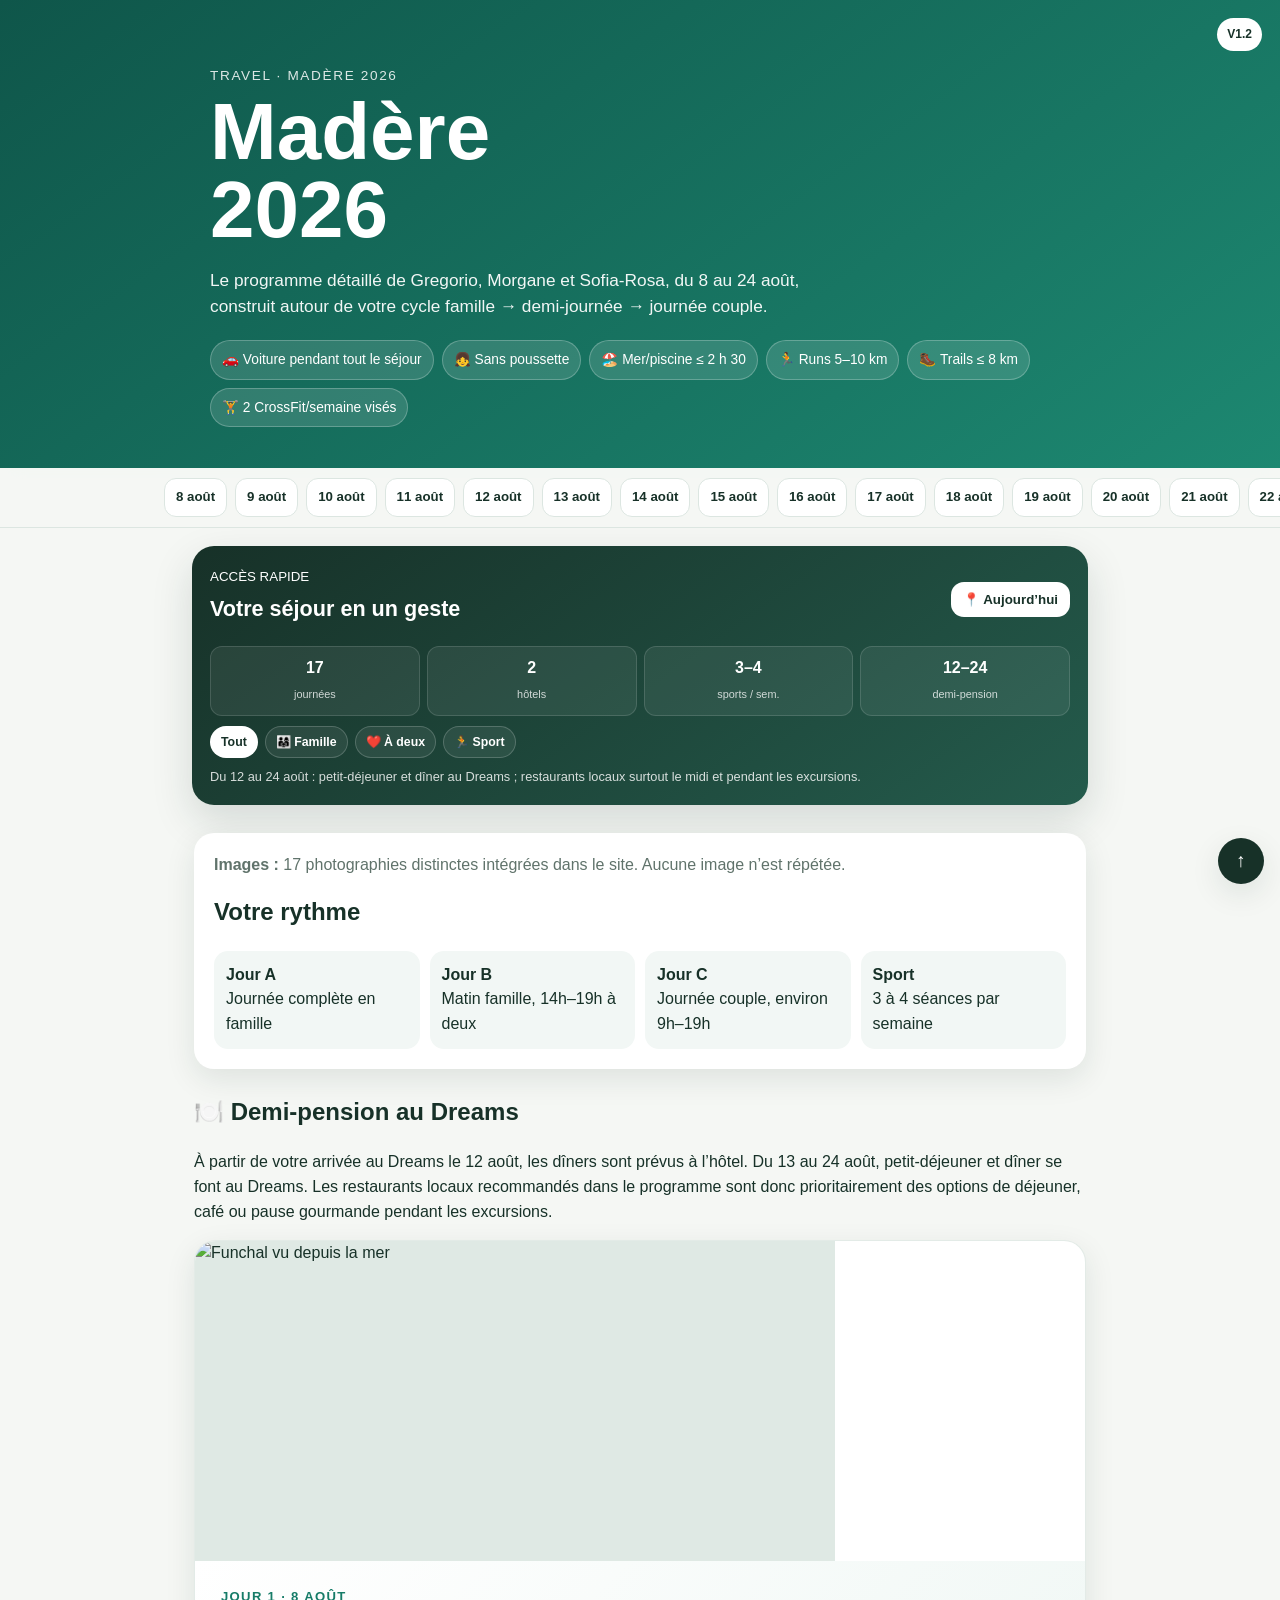
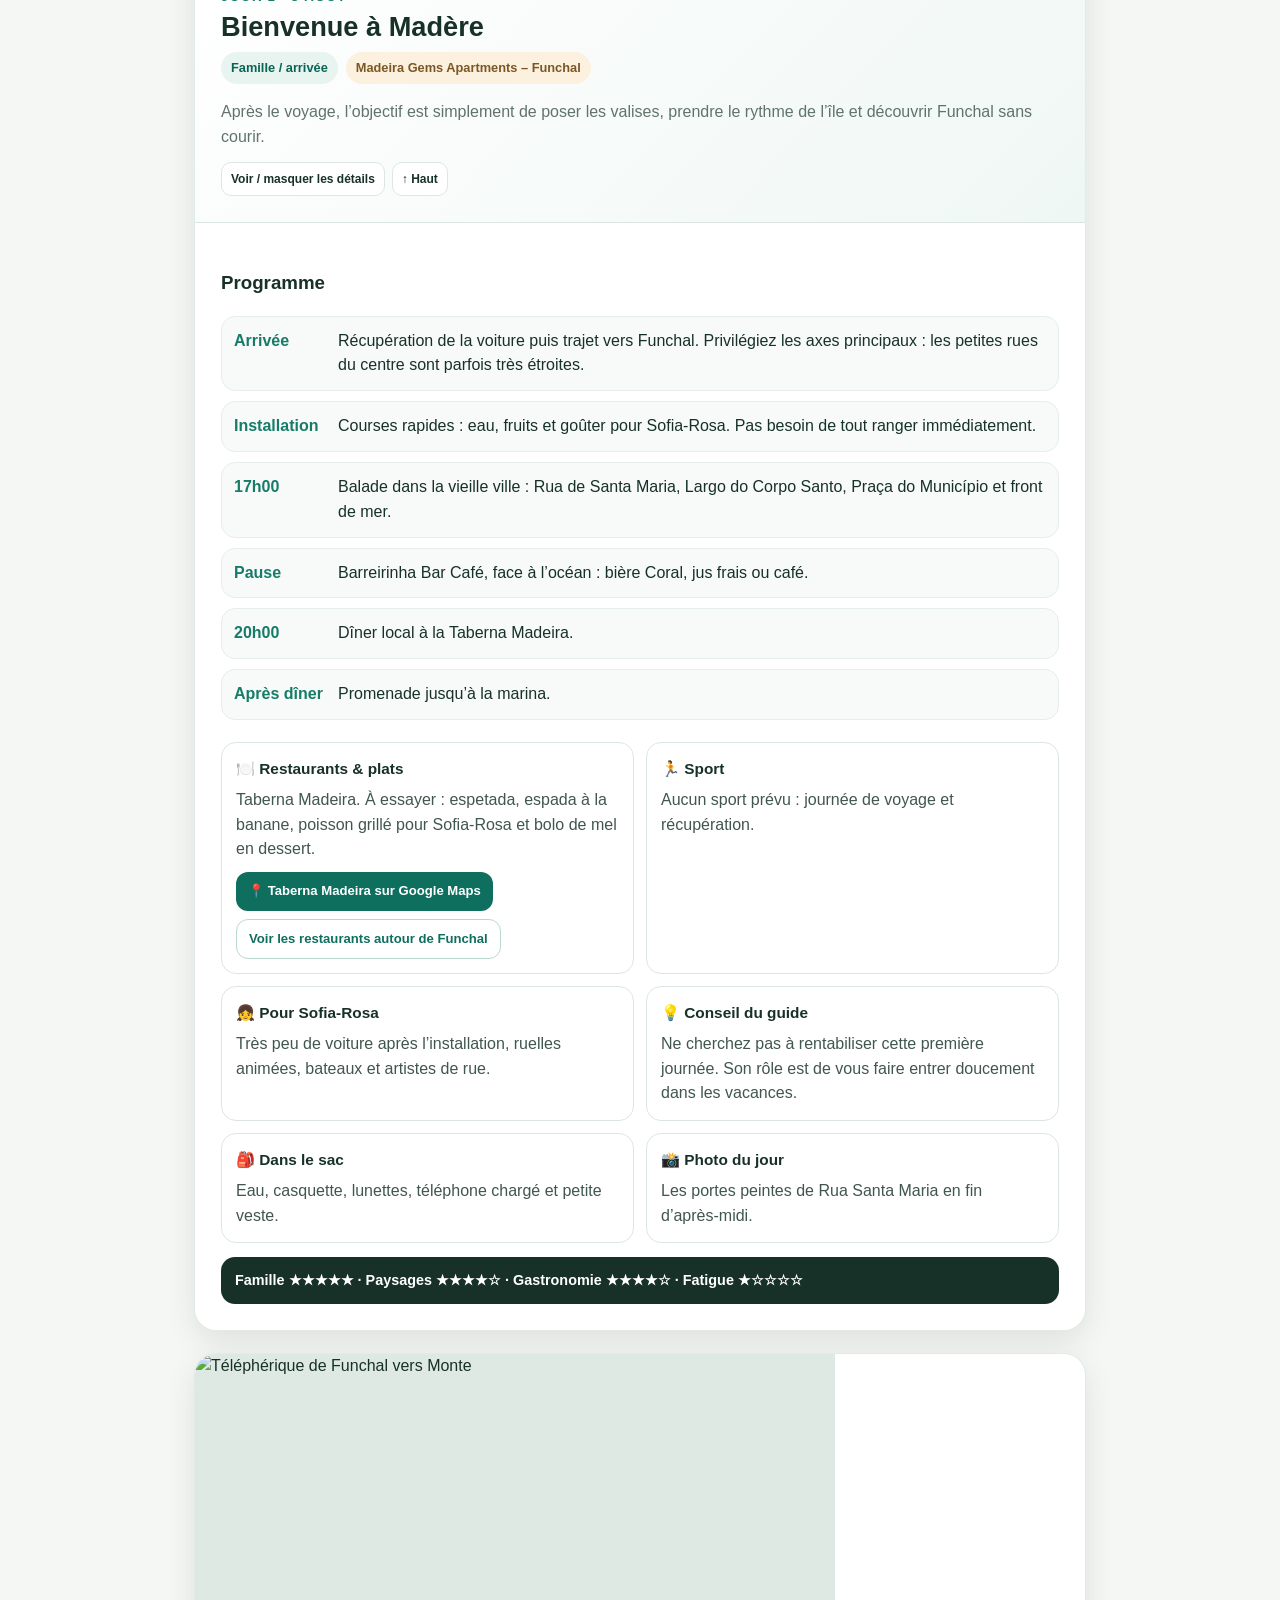
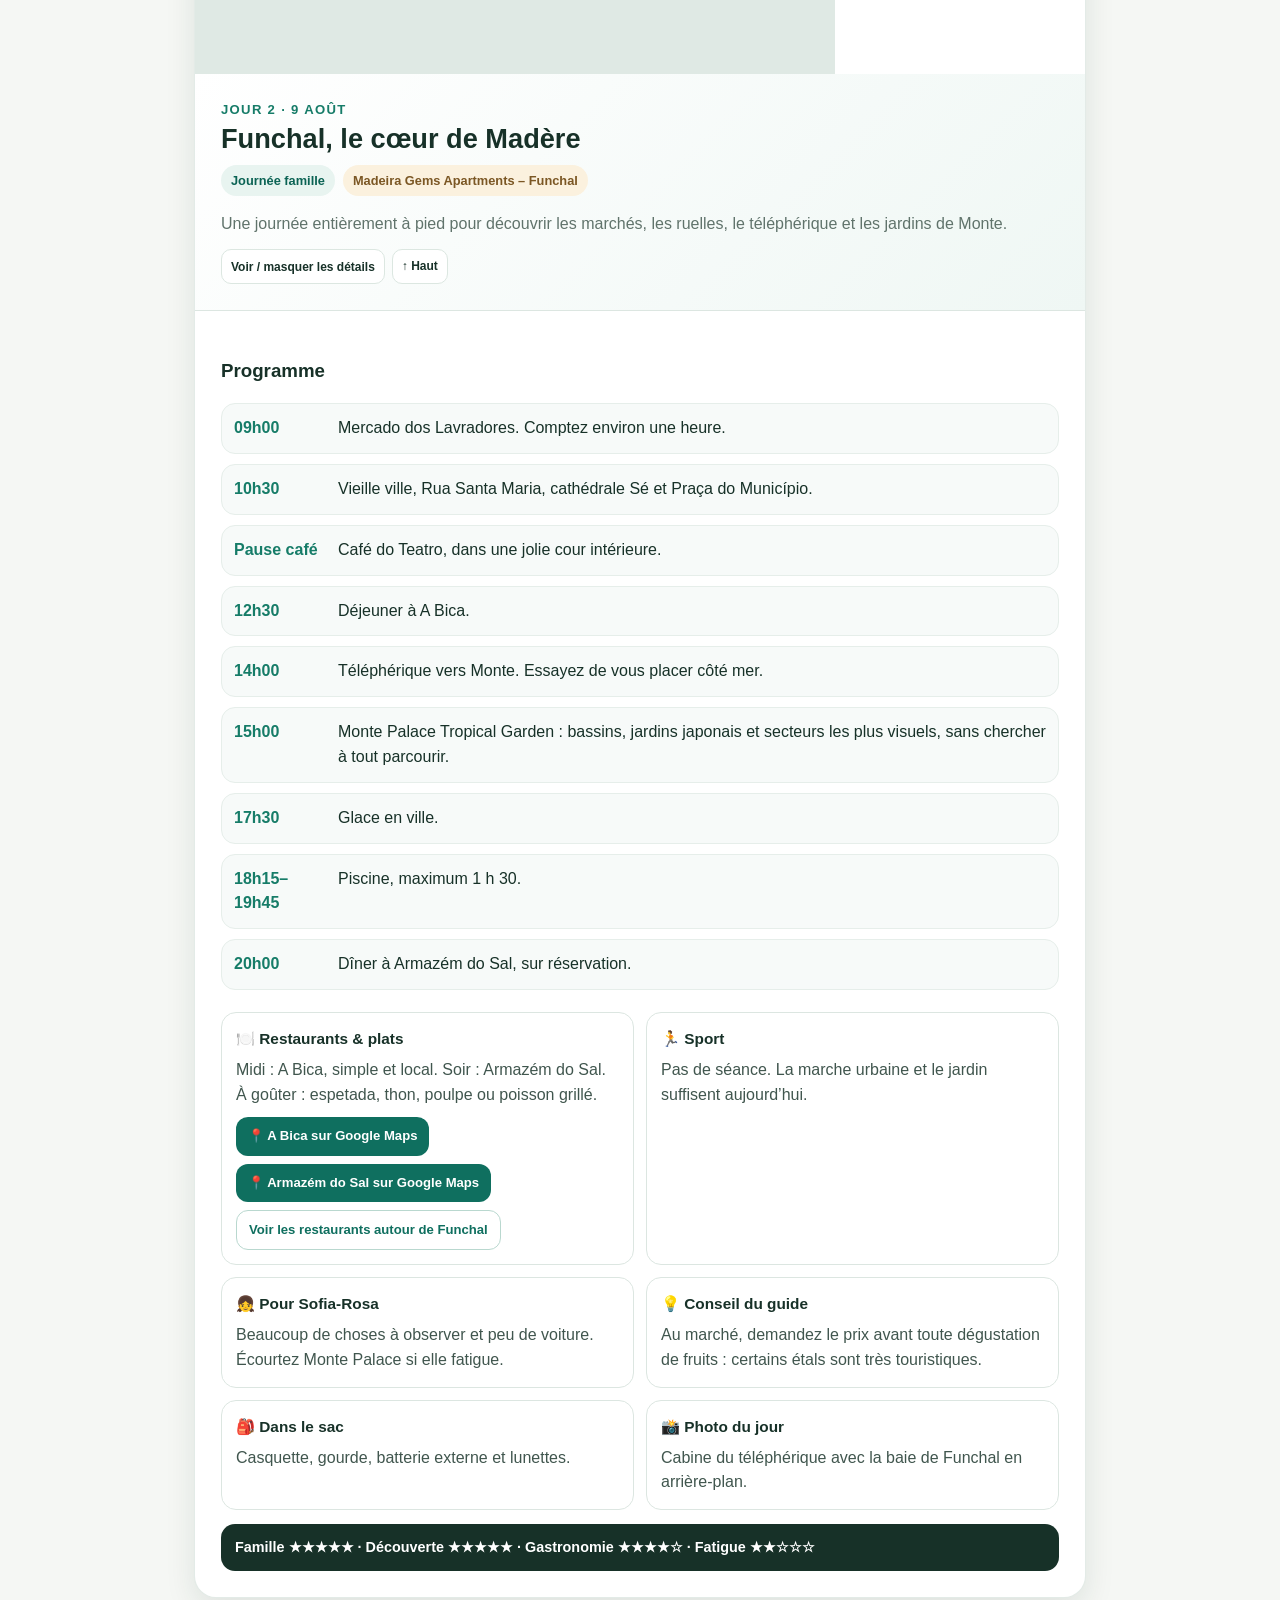
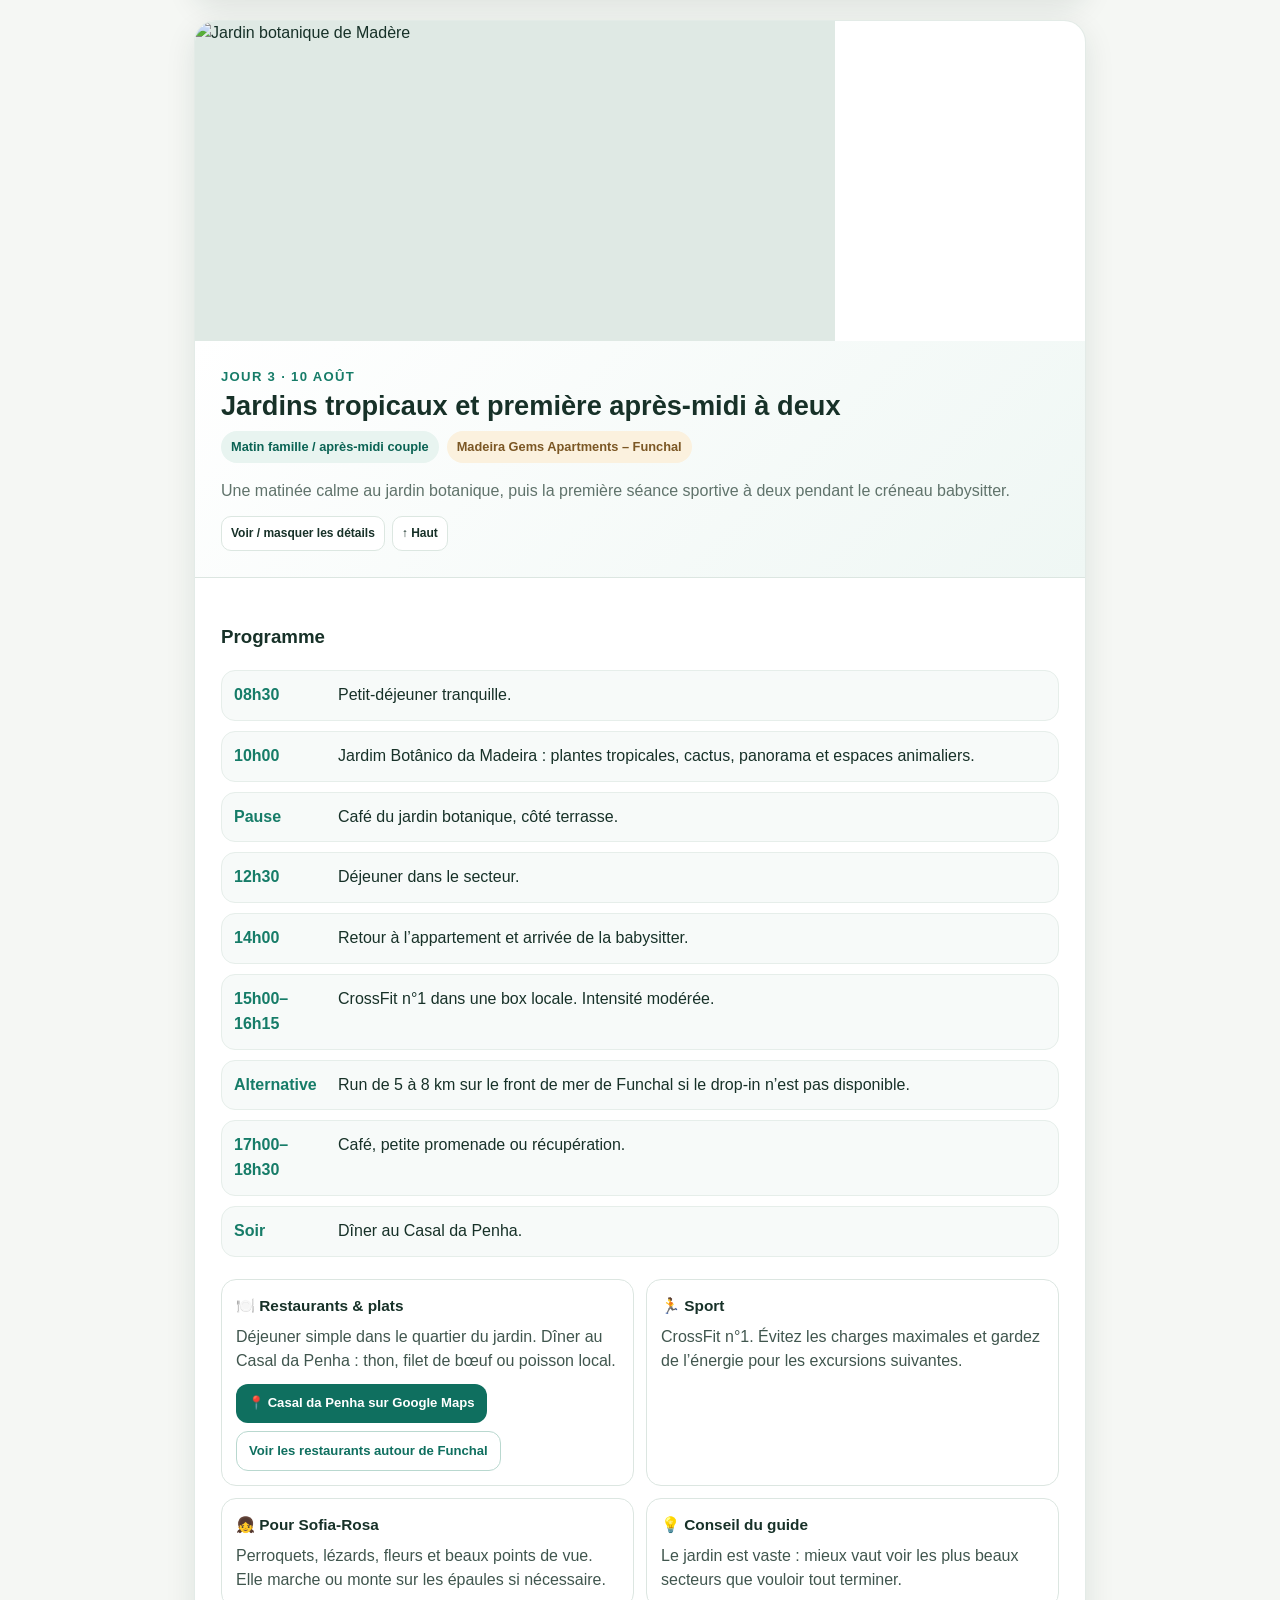
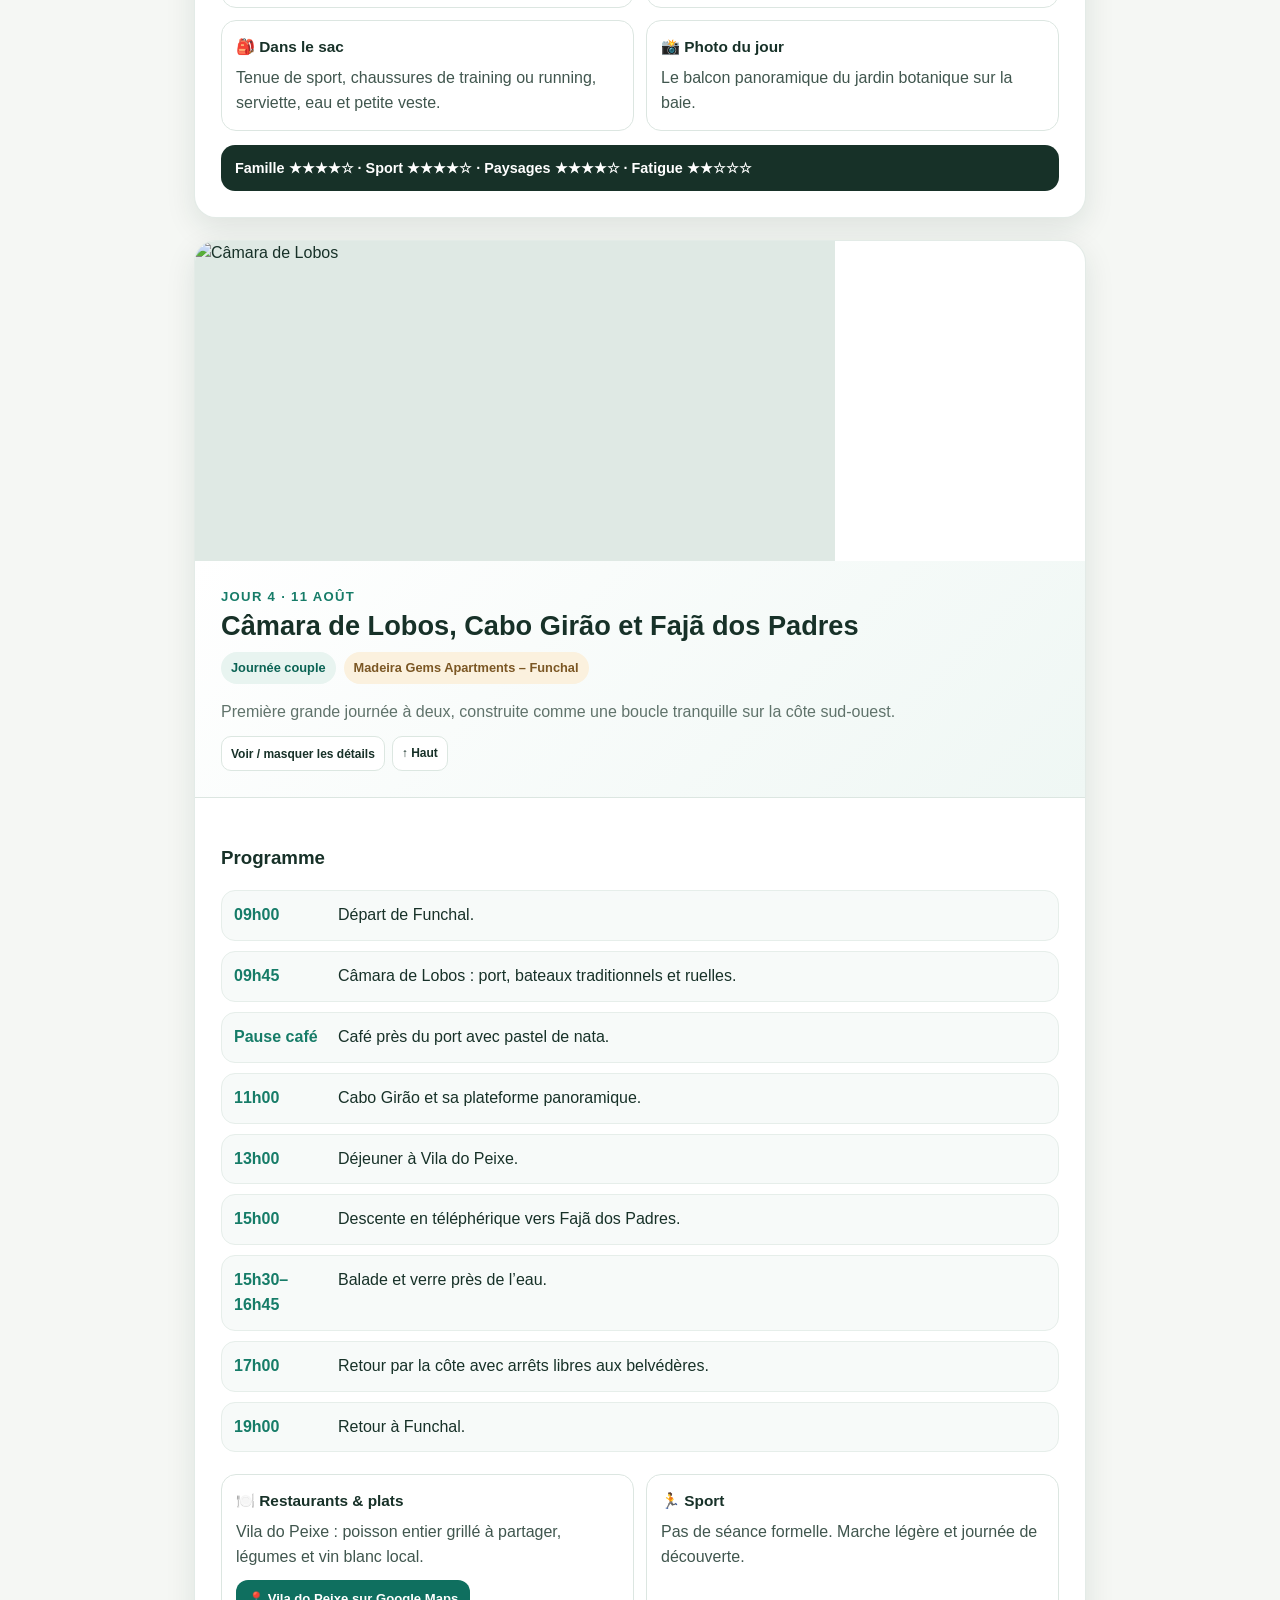
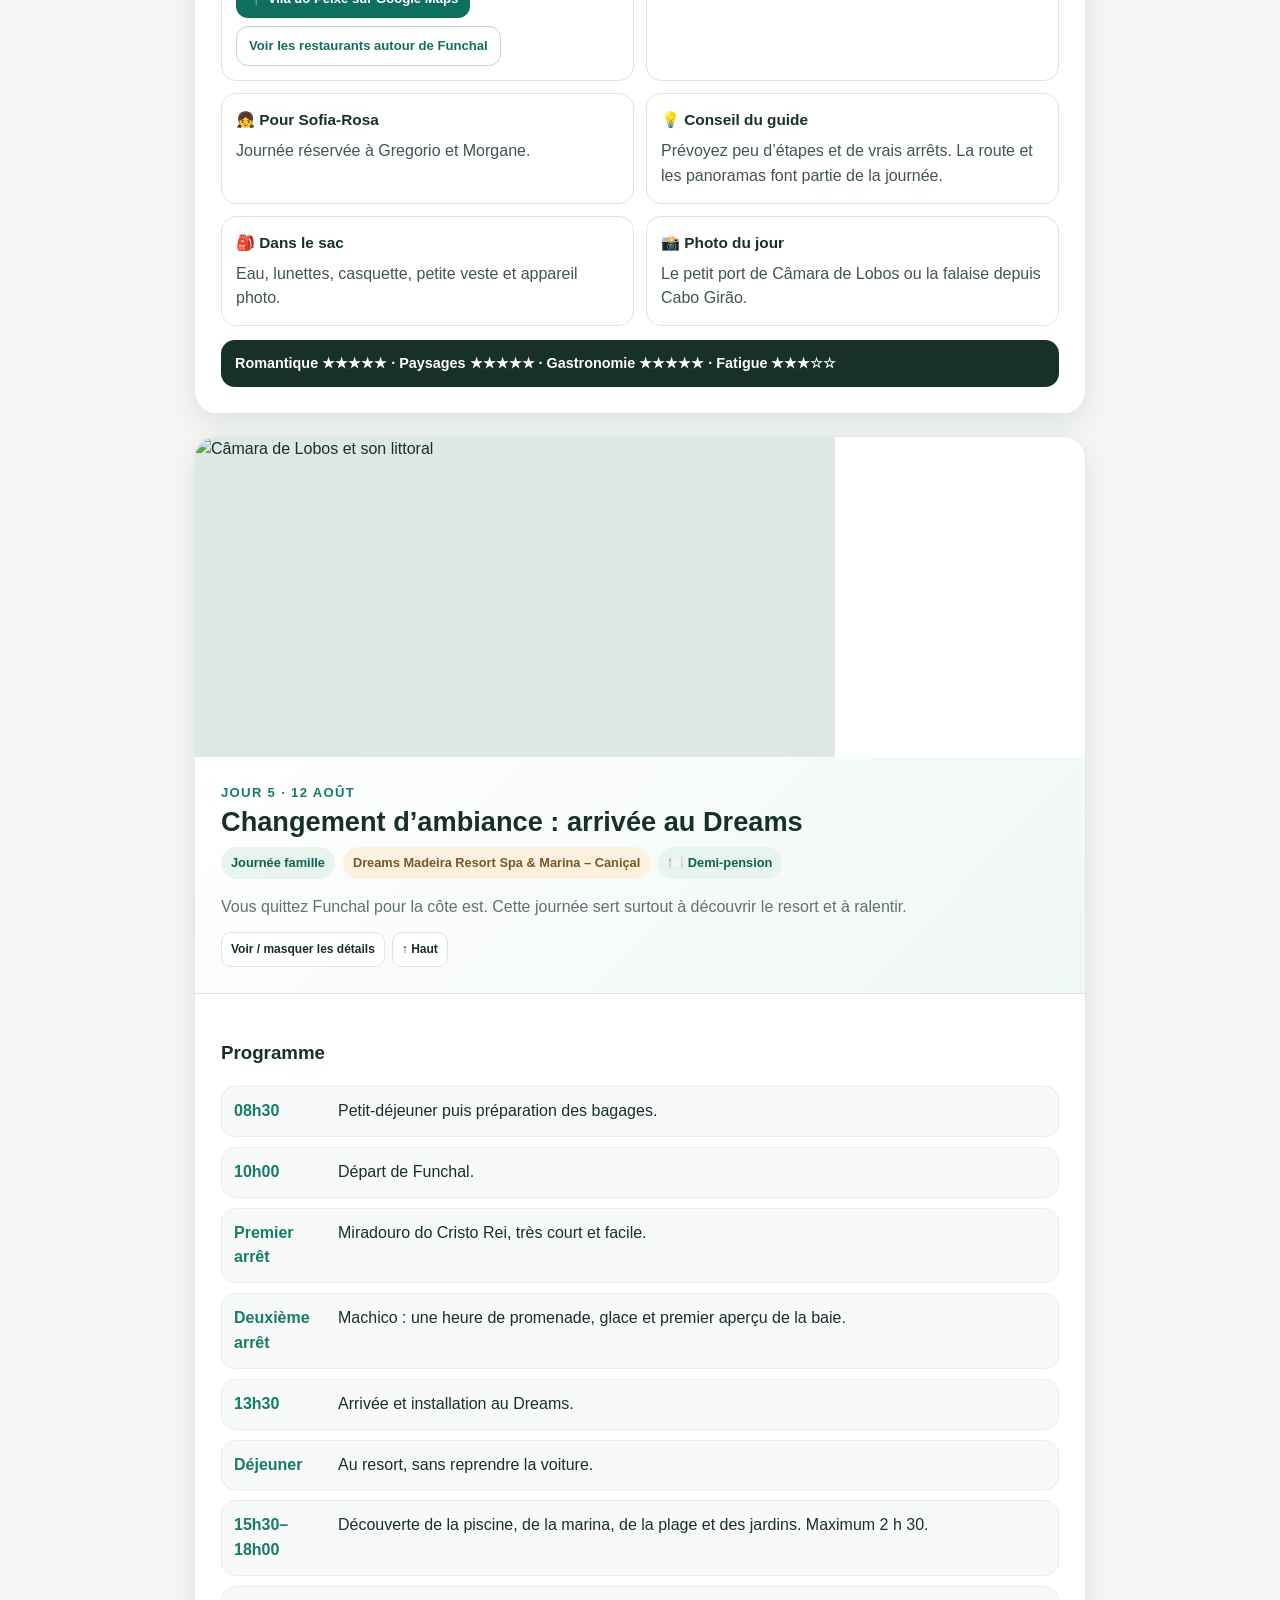
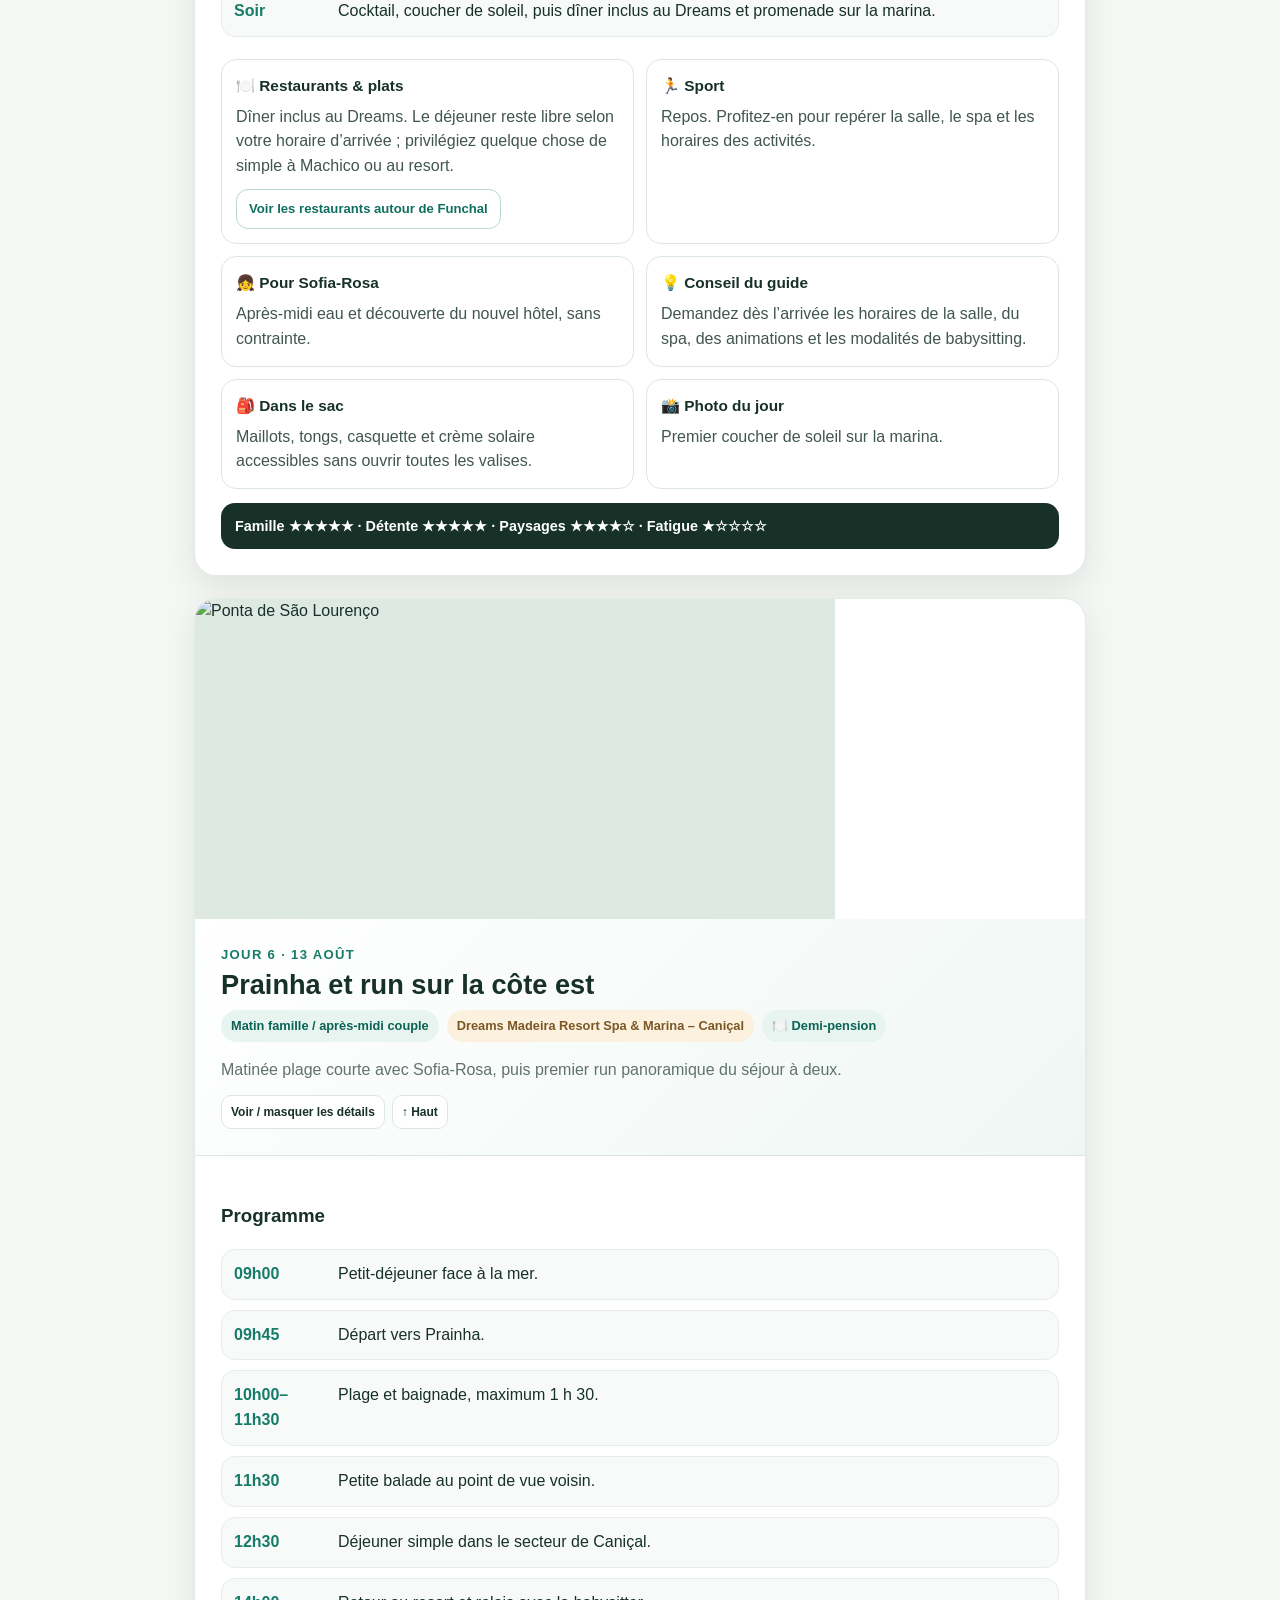
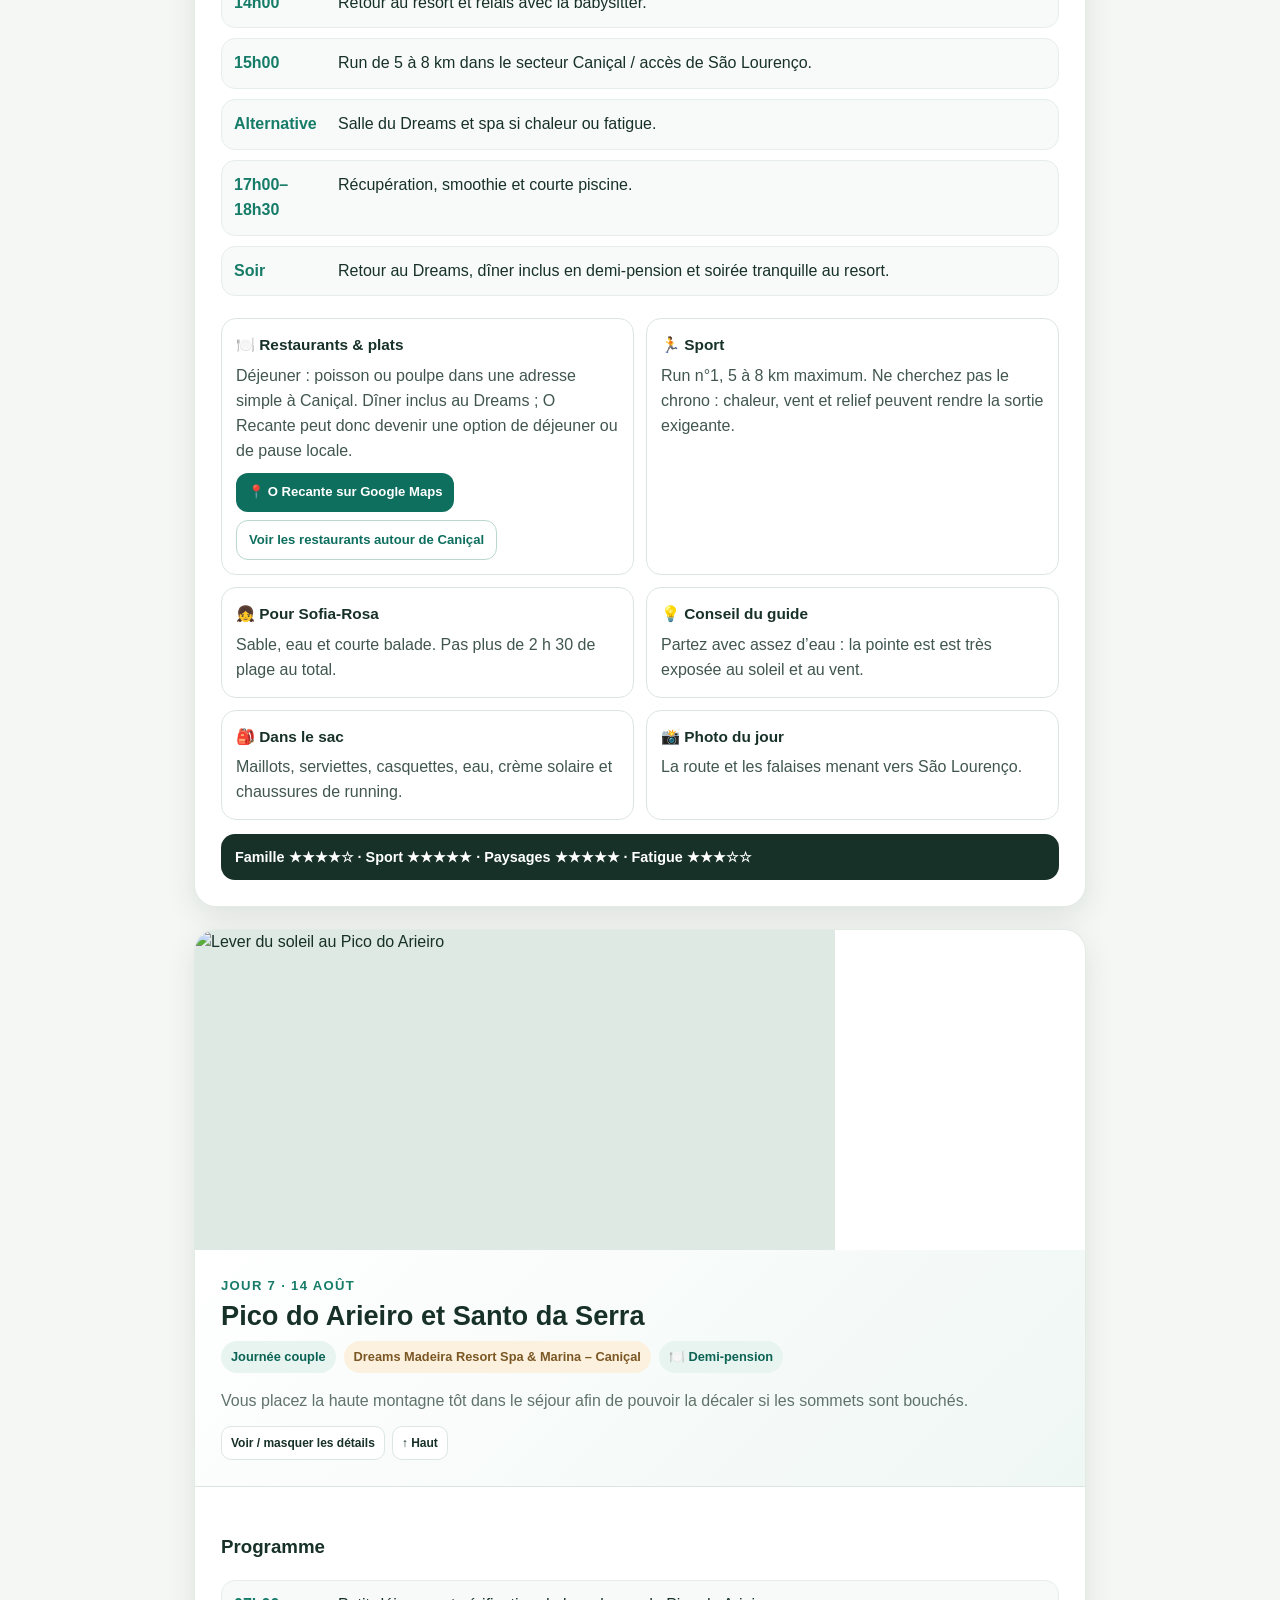
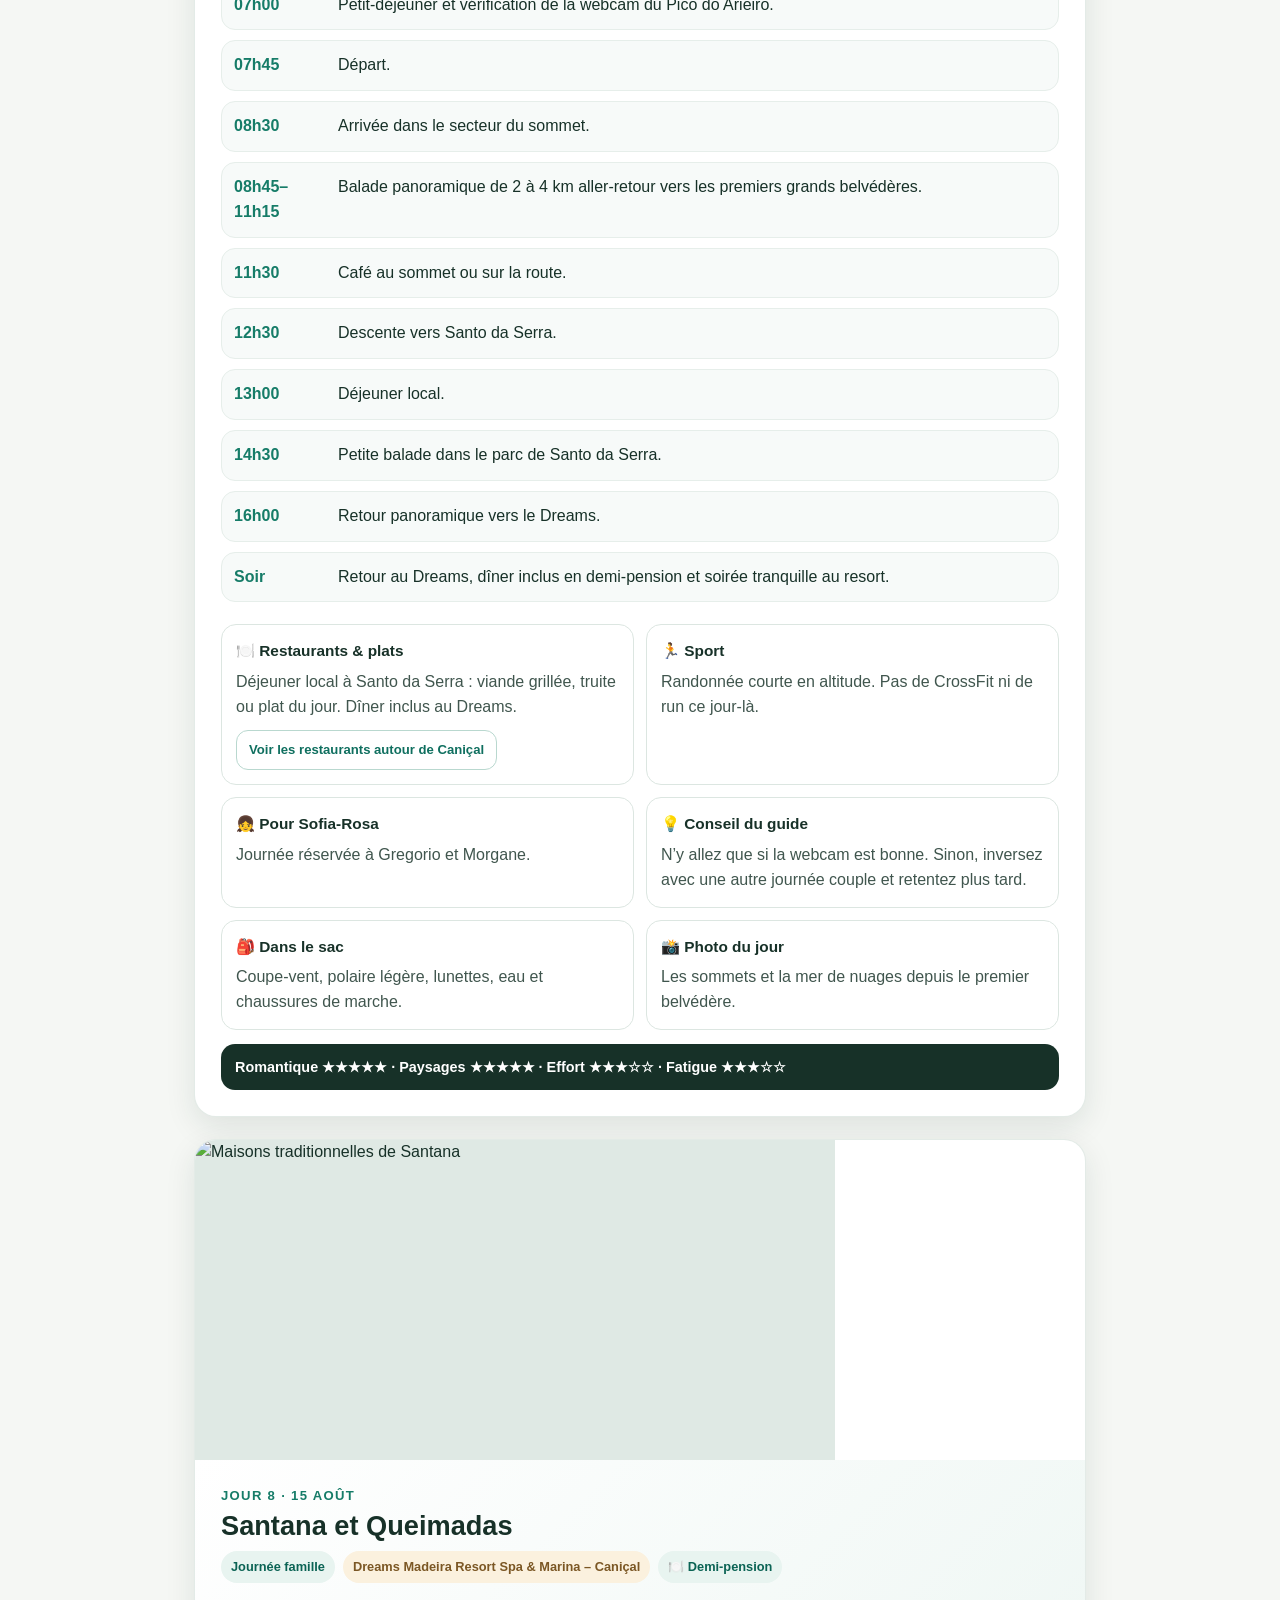
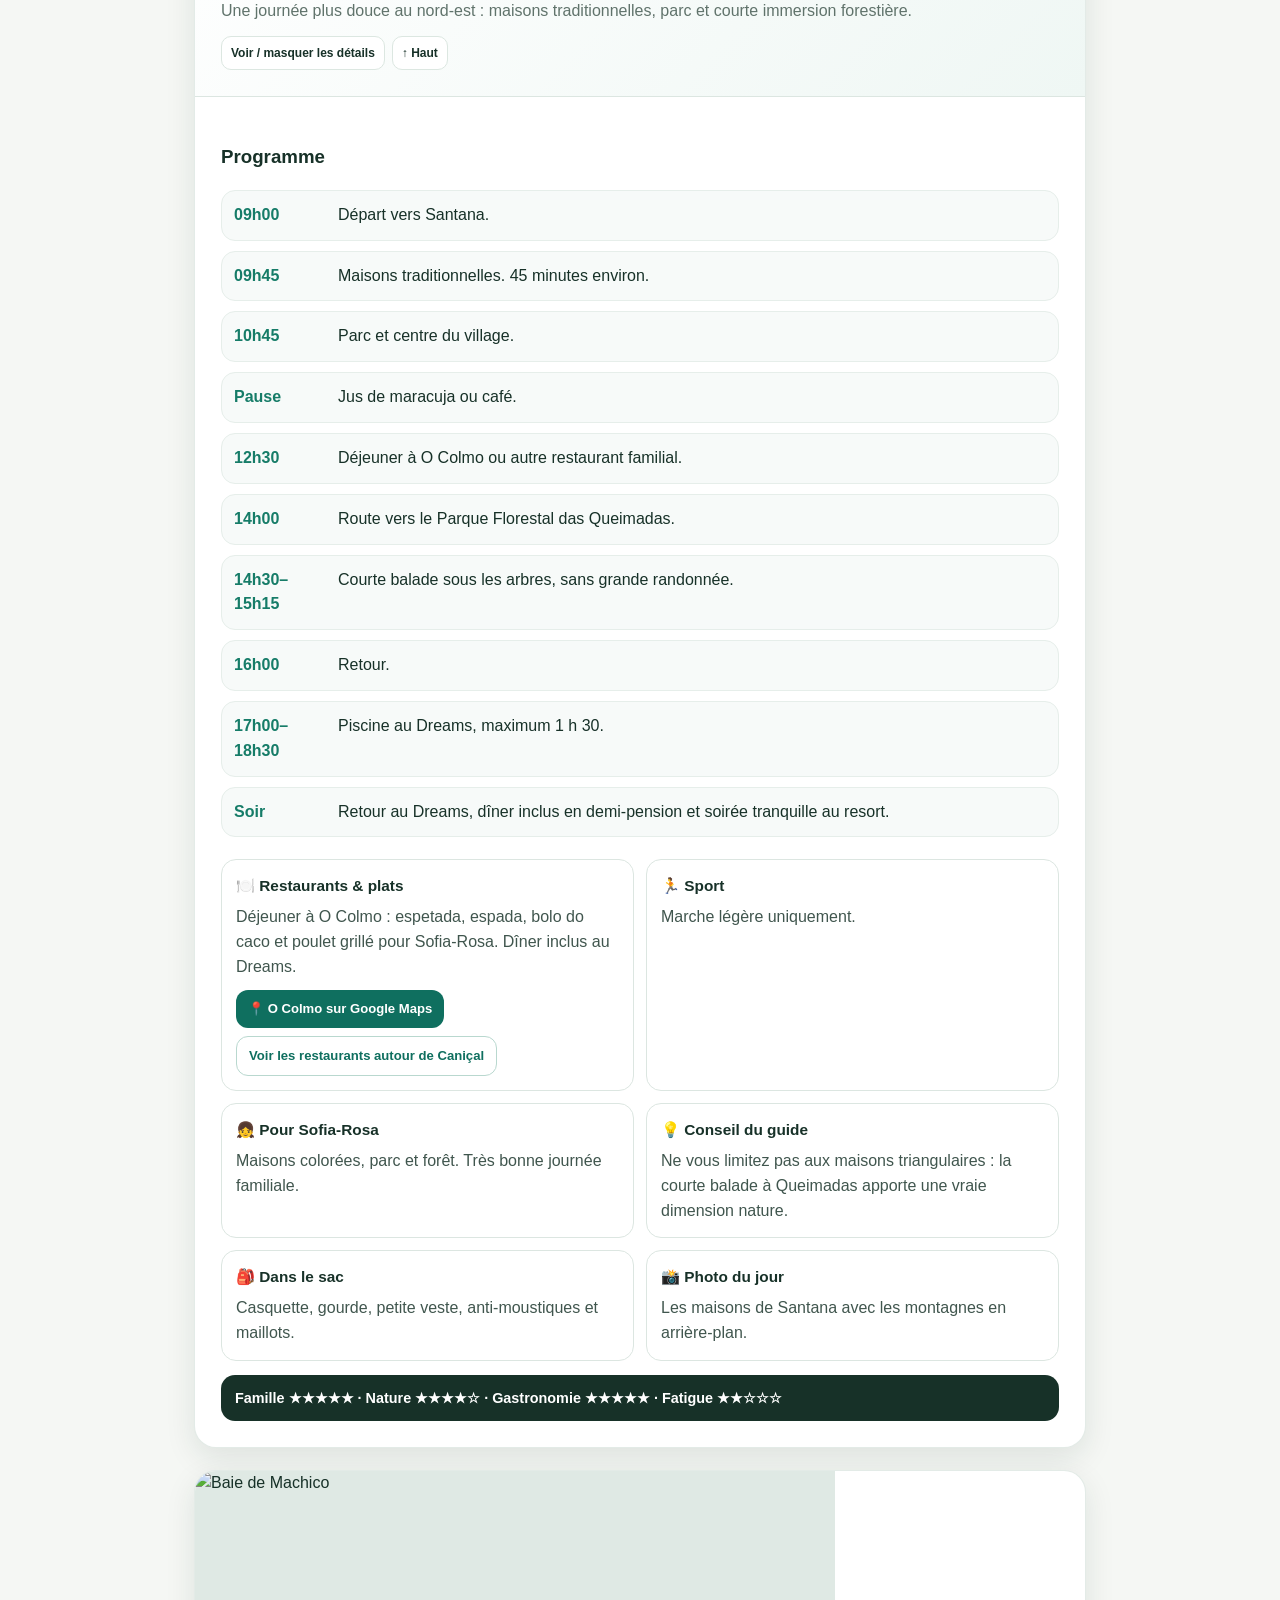
==== index.html @ 68b744cc "Upgrade Madeira day photos with premium Commons imagery" ====
<!doctype html><html><head><meta charset="utf-8"><meta name="viewport" content="width=device-width,initial-scale=1,viewport-fit=cover"><meta name="theme-color" content="#0f564a"><title>Travel V1.2 · Madère 2026</title></head><body style="margin:0;background:#f5f7f4"><script src="site/part-0.js"></script><script src="site/part-1.js"></script><script src="site/part-2.js"></script><script src="site/part-3.js"></script><script src="site/part-4.js"></script><script>if(window.__travelParts&&window.__travelParts.length==5){let h=window.__travelParts.join('');const parser=new DOMParser();const doc=parser.parseFromString(h,'text/html');const C=n=>'https://commons.wikimedia.org/wiki/Special:Redirect/file/'+encodeURIComponent(n)+'?width=1280';const fallback='https://upload.wikimedia.org/wikipedia/commons/thumb/1/1c/Madeira_-_Funchal_-_Coastline_(6198192877).jpg/960px-Madeira_-_Funchal_-_Coastline_(6198192877).jpg';const photos=[fallback,C('Funchal Cable Car Madeira.jpg'),C('Madeira - Madeira Botanical Garden (32722280953).jpg'),C('Camara de Lobos, Madeira.jpg'),C('Madeira - Camara de Lobos - 11.jpg'),C('Ponta Sao Lourenço. Madeira.jpg'),C('Watching the sunrise at Pico do Arieiro (52892939754).jpg'),C('Santana, Madeira typical houses.jpg'),C('Madeira - Machico - the beach (32761249923).jpg'),C('PontaSaoLourenco1.jpg'),C('Madeira - Porto Moniz – North Coast, natural swimming pools. These are probably the most famous pools in Madeira. (51858610982).jpg'),C('Fanal Madeira.jpg'),C('Porto Moniz, Madeira, sunrise over pools.jpg'),C('Madeira - Camara de Lobos - 03.jpg'),C('Pico do Arieiro (33266992472).jpg'),C('Sunset seen from the Lido Viewpoint, Funchal, Madeira, Portugal (PPL1-Corrected) julesvernex2.jpg'),C('Madeira Airport 2018.jpg')];const alts=['Funchal vu depuis la mer','Téléphérique de Funchal vers Monte','Jardin botanique de Madère','Câmara de Lobos','Câmara de Lobos et son littoral','Ponta de São Lourenço','Lever du soleil au Pico do Arieiro','Maisons traditionnelles de Santana','Baie de Machico','Ponta de São Lourenço','Piscines naturelles de Porto Moniz','Forêt de Fanal','Porto Moniz au lever du jour','Panorama de Câmara de Lobos','Pico do Arieiro au-dessus des nuages','Coucher de soleil à Funchal','Aéroport de Madère'];for(let i=1;i<=17;i++){const im=doc.querySelector('#day-'+i+' .day-photo img');if(im){im.setAttribute('src',photos[i-1]);im.setAttribute('alt',alts[i-1]);im.setAttribute('referrerpolicy','no-referrer');im.setAttribute('loading',i<=2?'eager':'lazy');im.setAttribute('decoding','async');im.setAttribute('fetchpriority',i===1?'high':'auto');im.setAttribute('style','display:block;width:100%;height:100%;object-fit:cover');im.setAttribute('onerror',"if(!this.dataset.fallback){this.dataset.fallback='1';this.src='"+fallback+"';}");}}[...doc.querySelectorAll('div')].forEach(el=>{const t=(el.textContent||'').trim();if(t==='V1.2 · TEST PHOTO STATIQUE J1'||t==='PHOTO FIX V17')el.remove();});h='<!doctype html>'+doc.documentElement.outerHTML;document.open();document.write(h);document.close();}else{document.body.innerHTML='<div style="font:700 18px sans-serif;padding:30px">Erreur de chargement local Travel</div>';}</script></body></html>
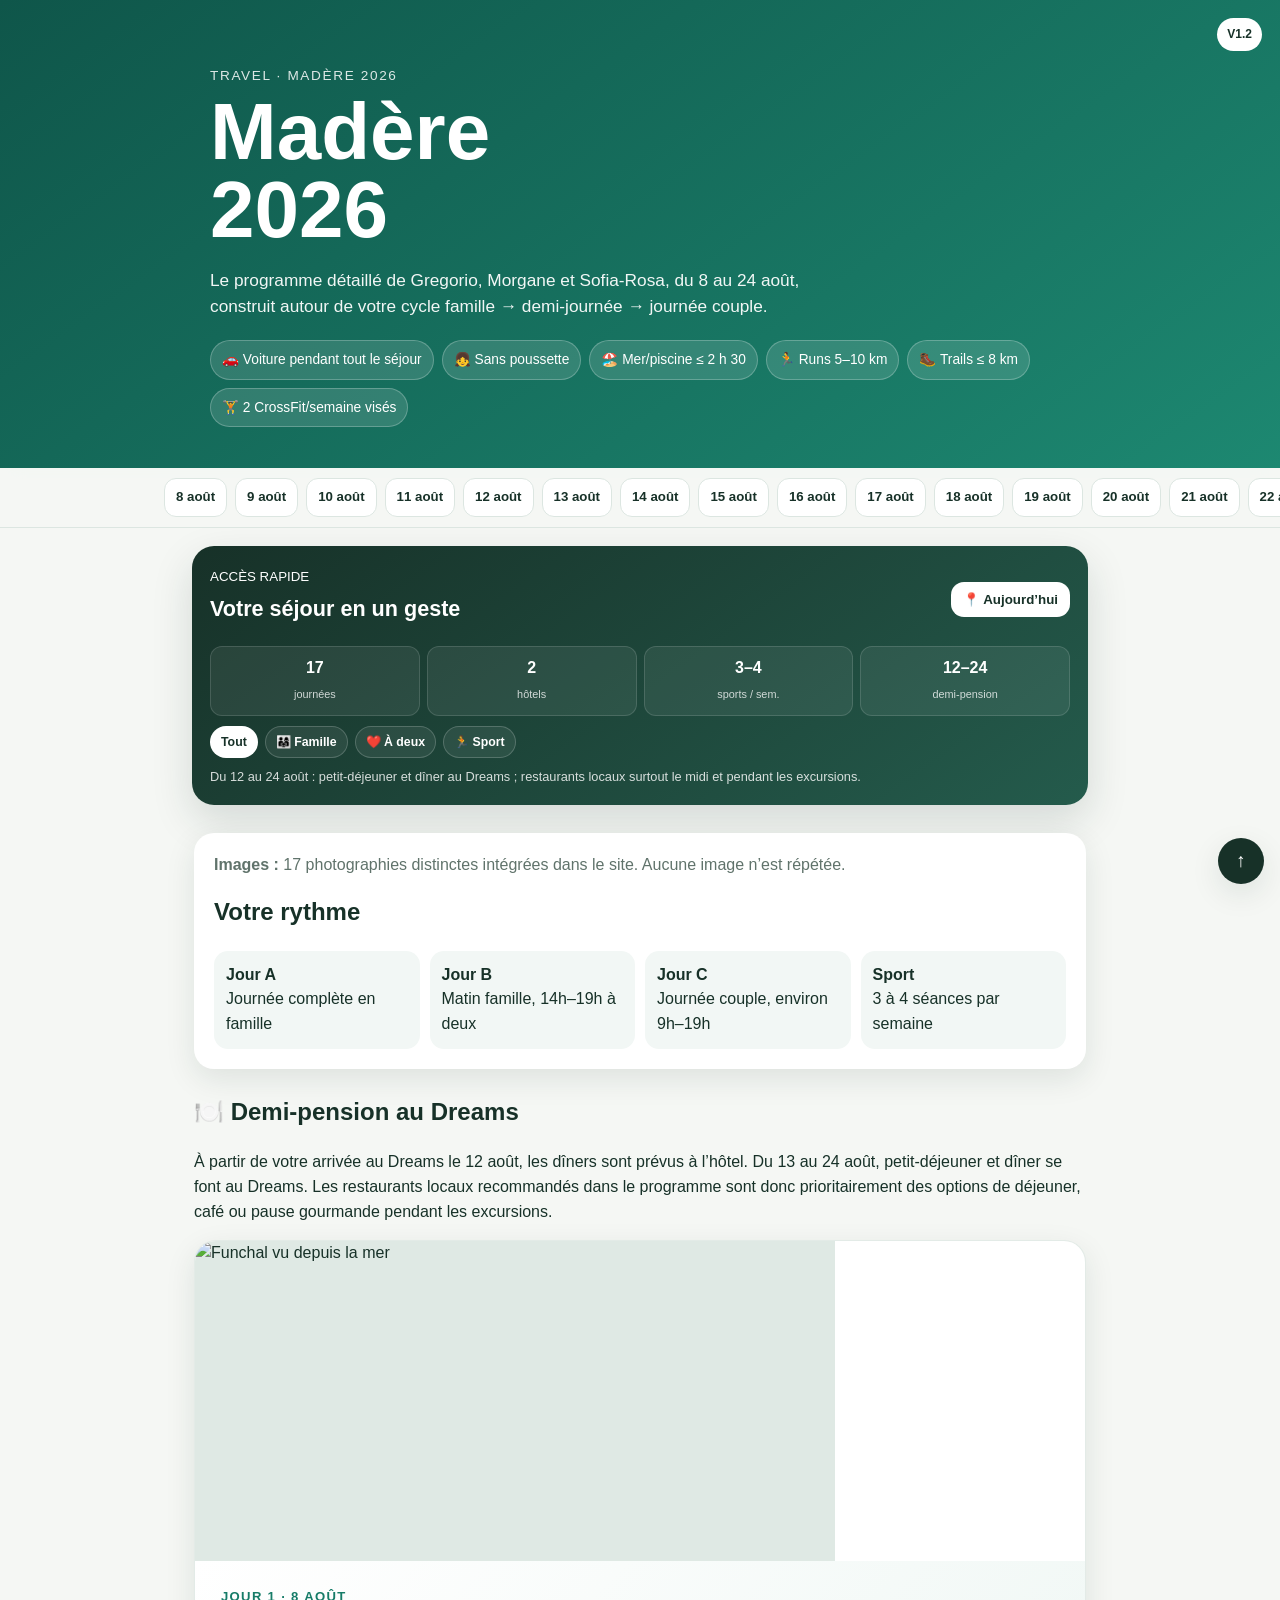
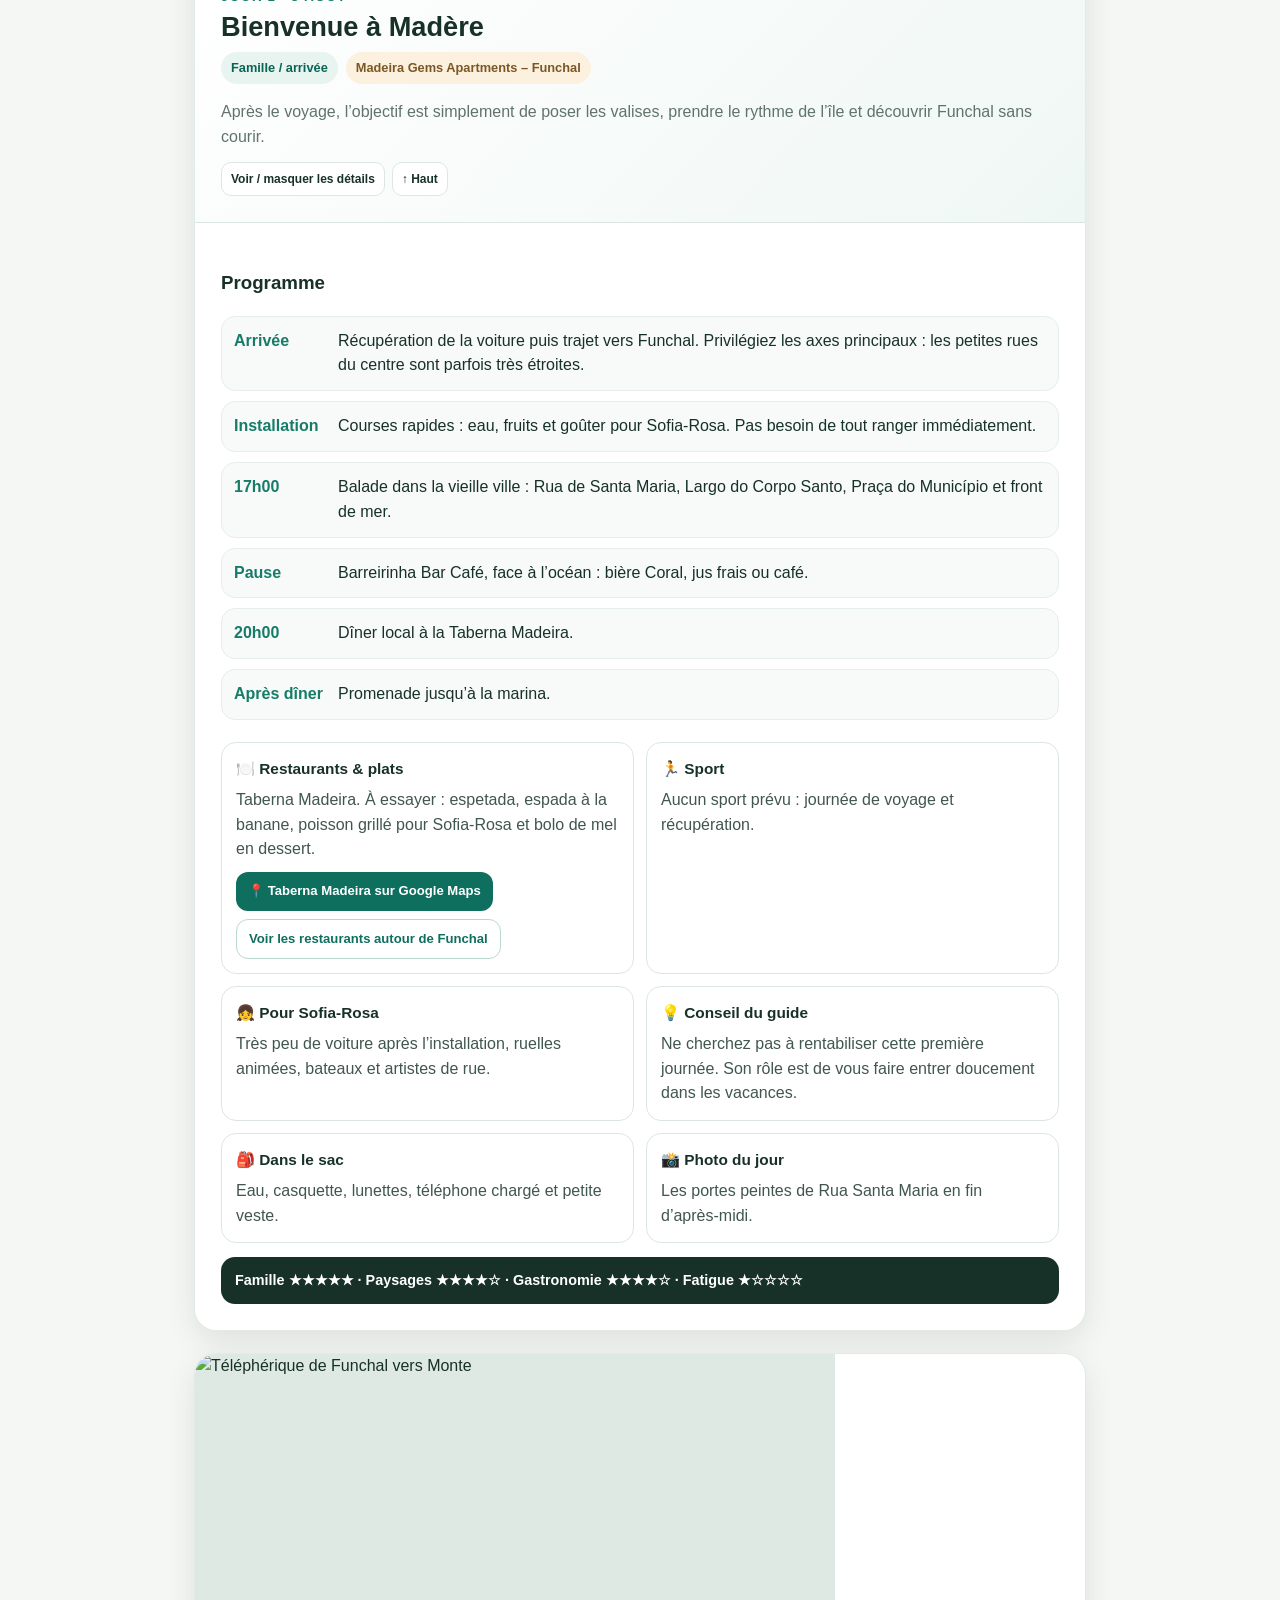
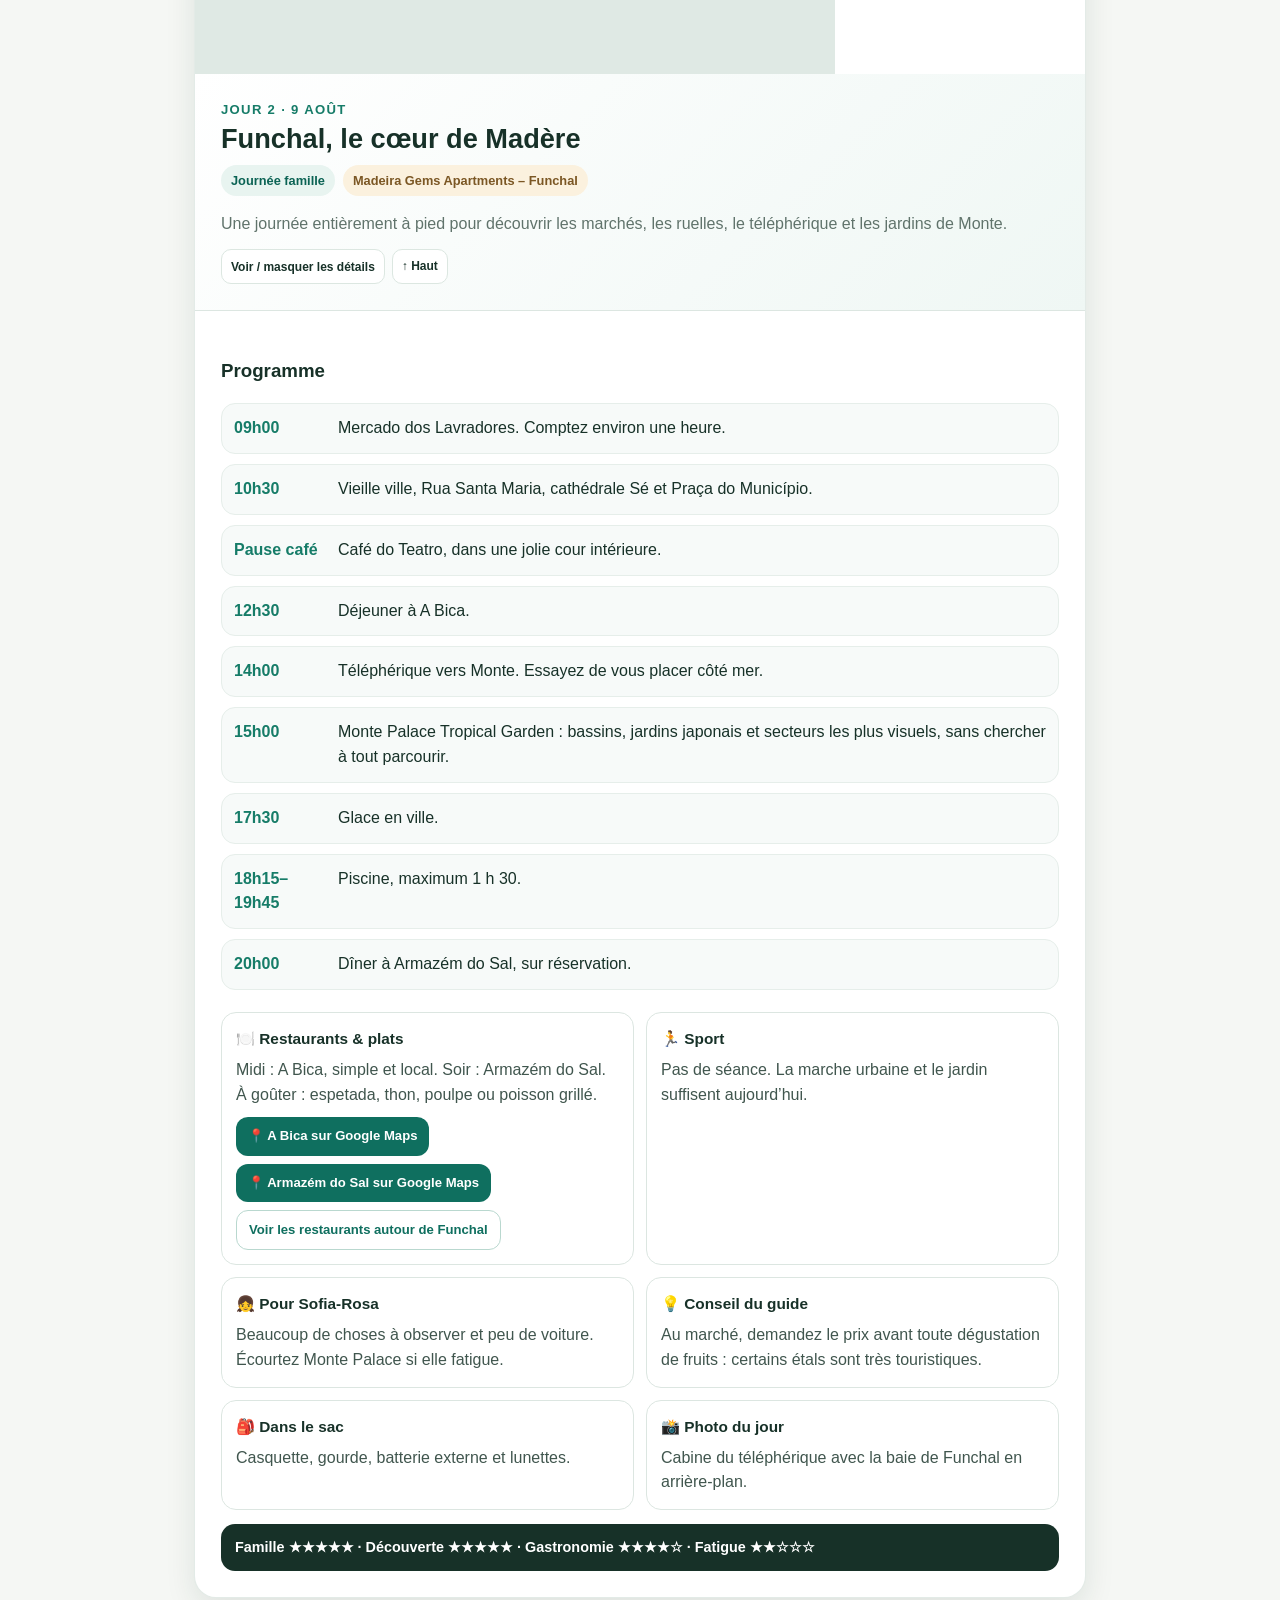
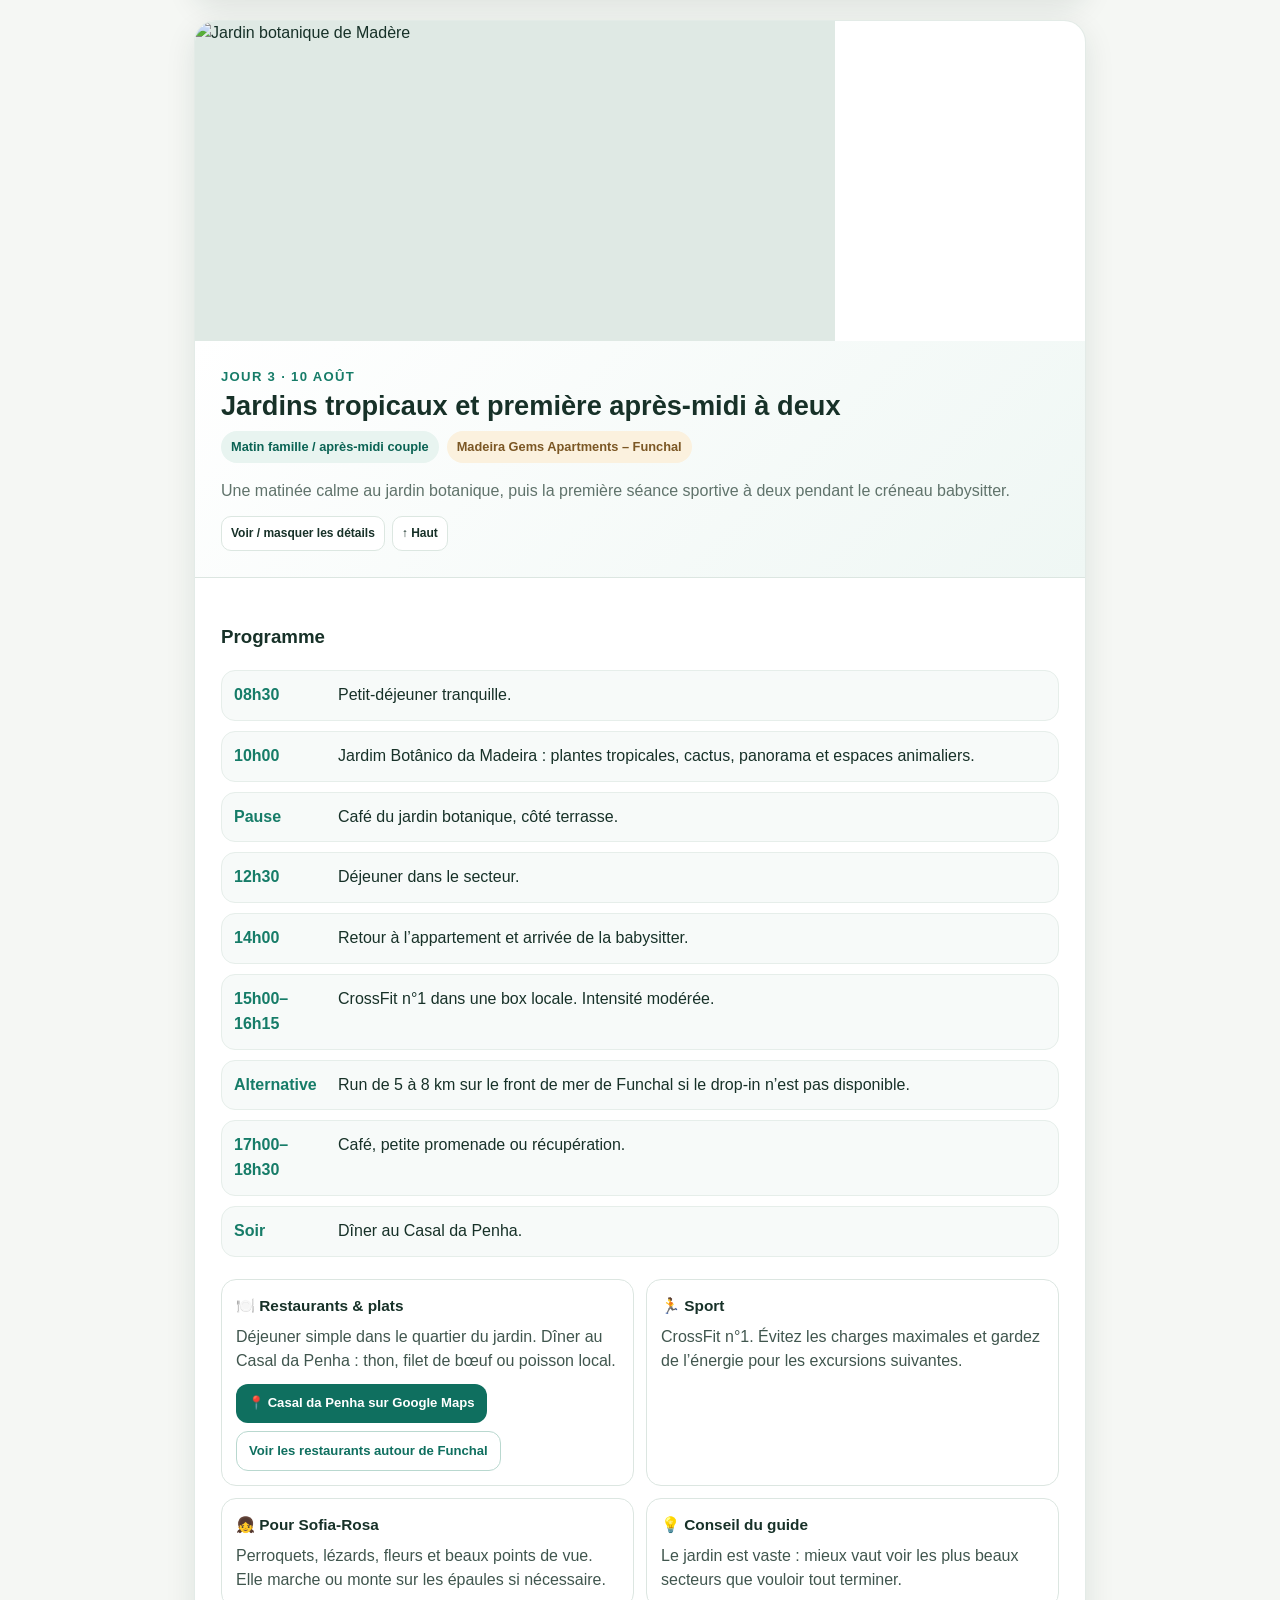
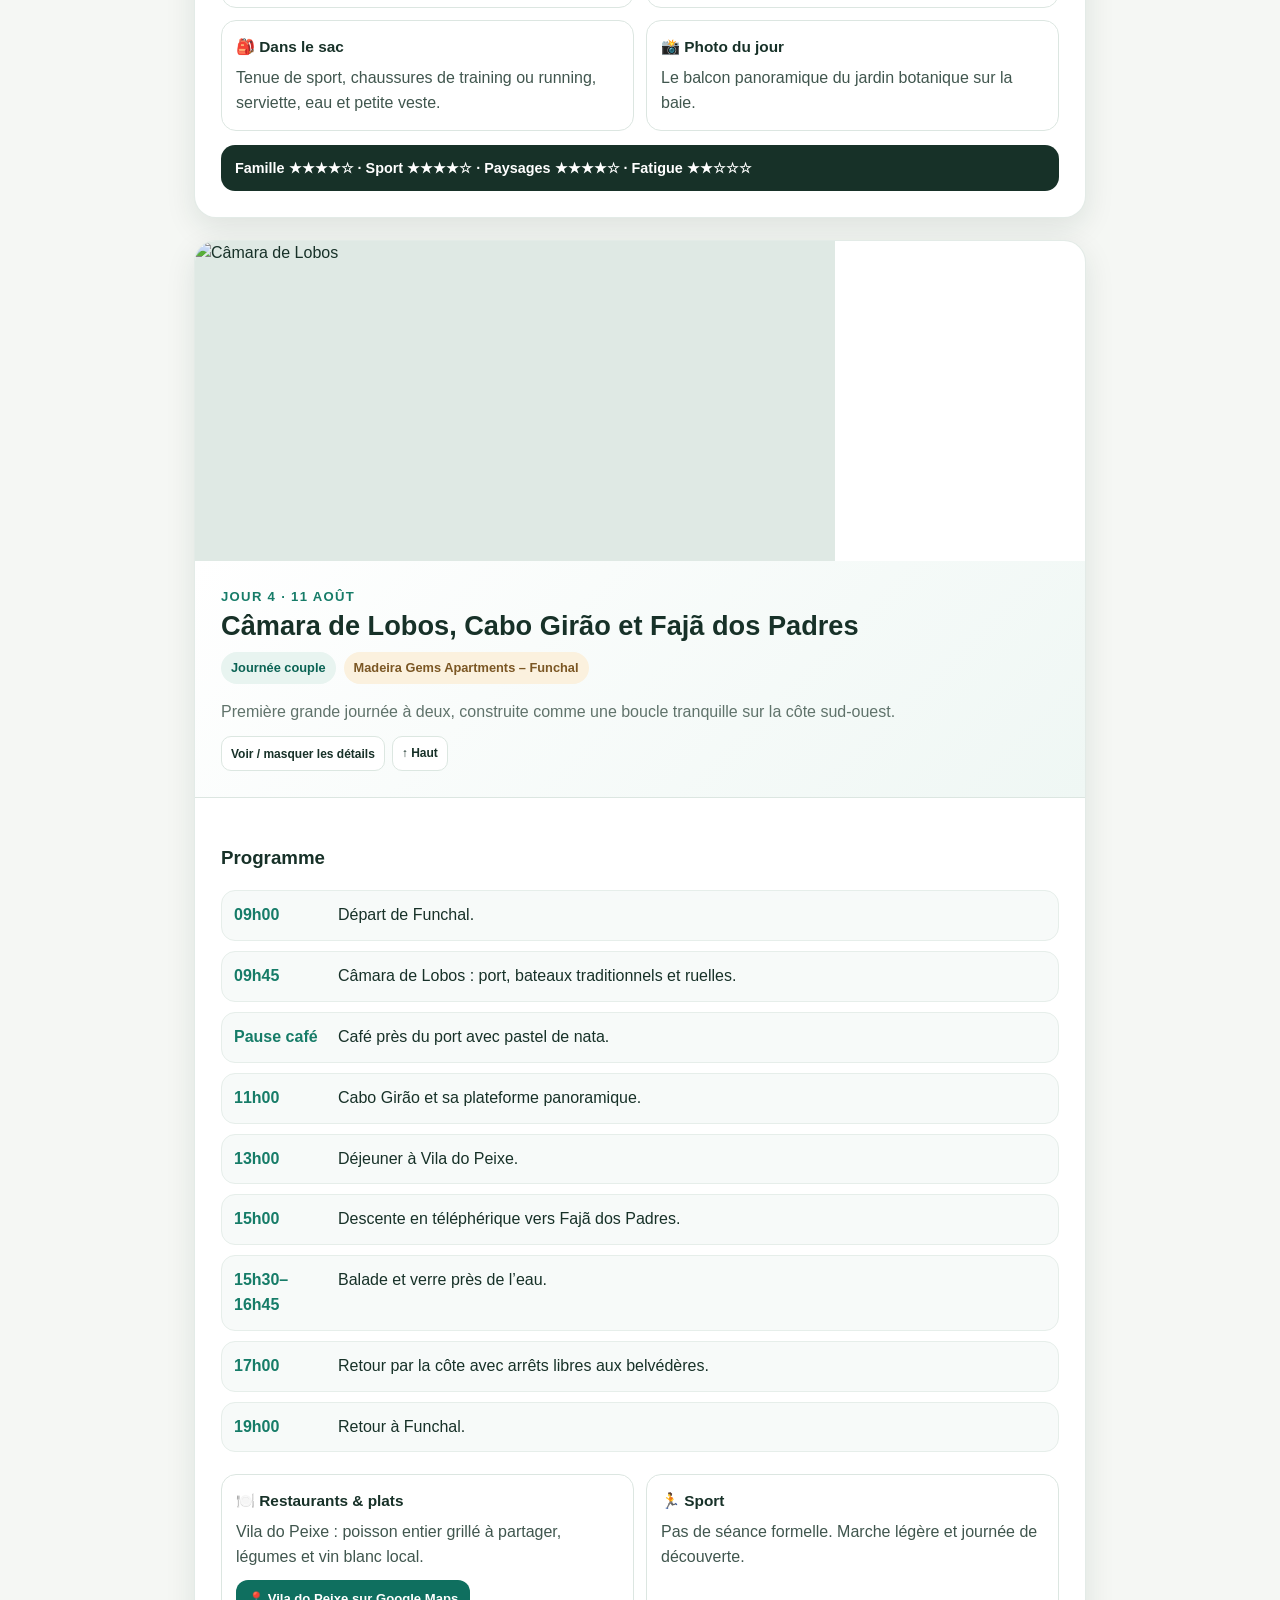
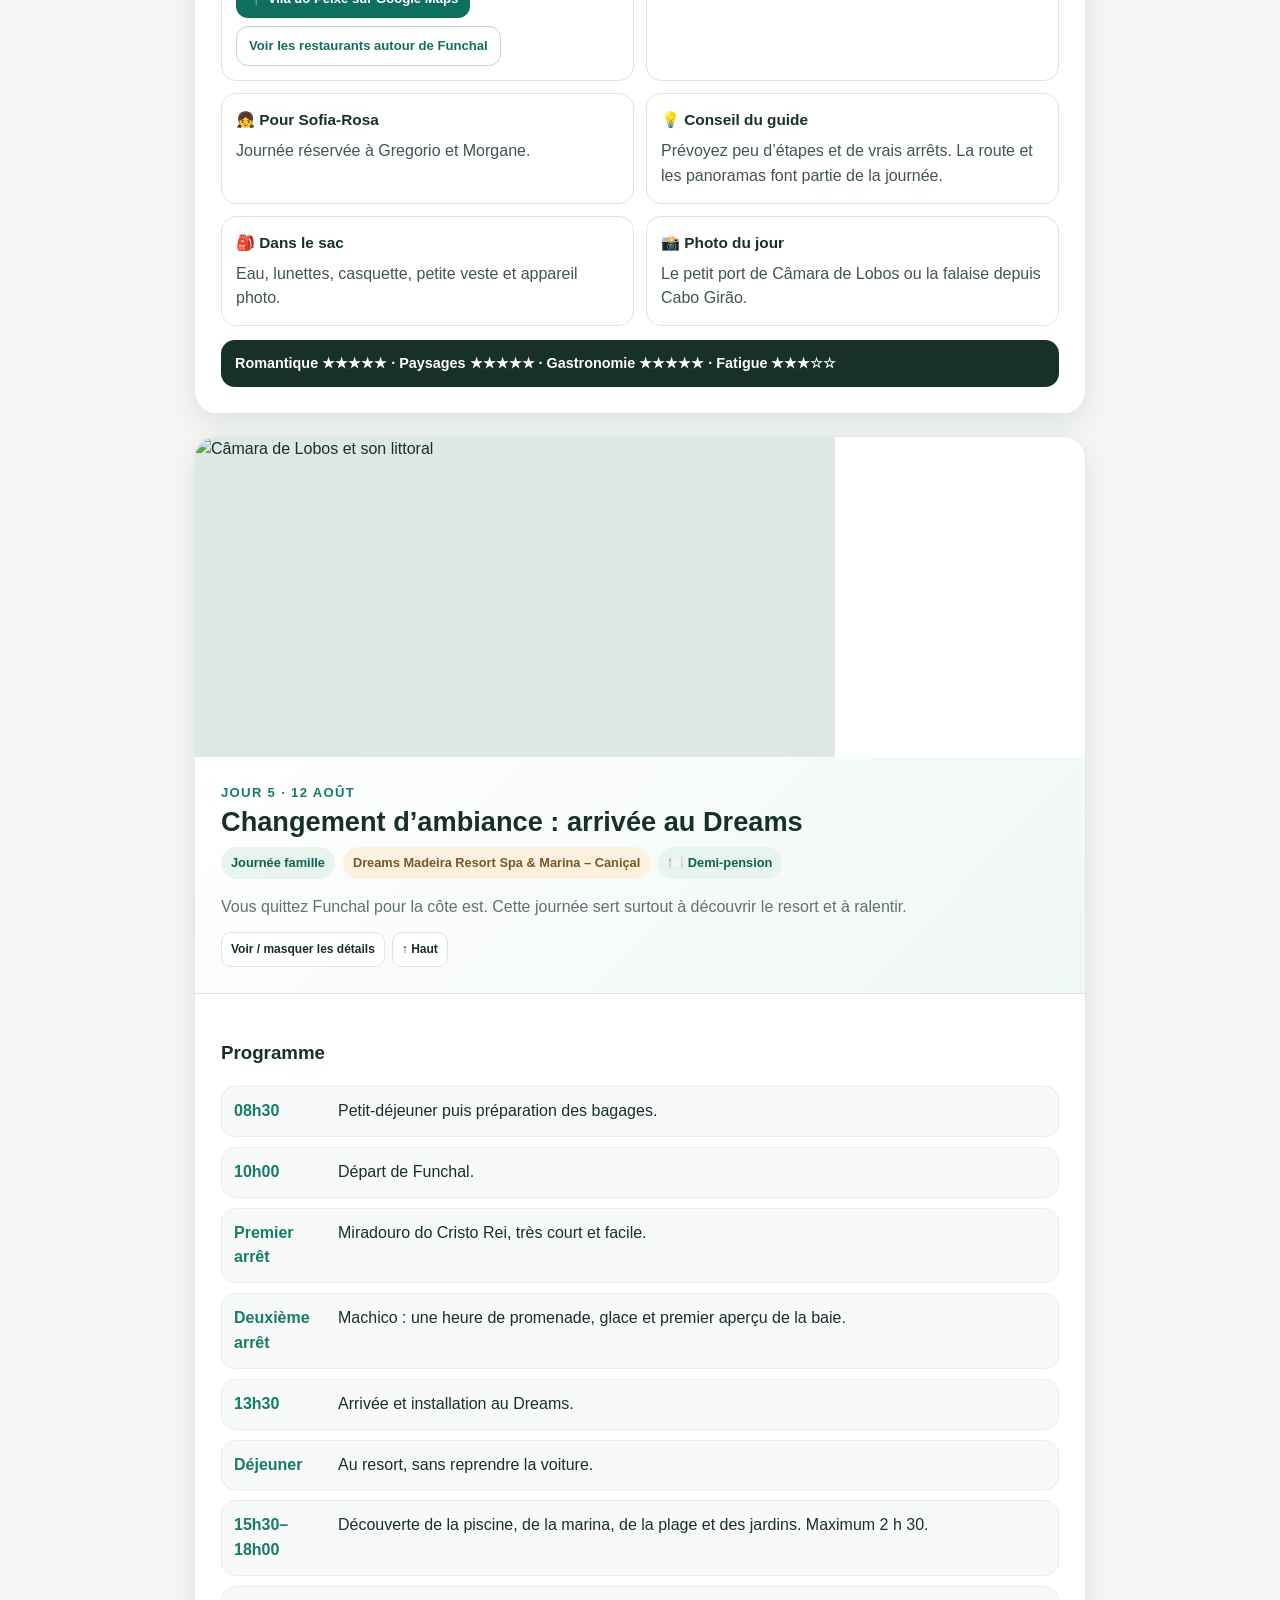
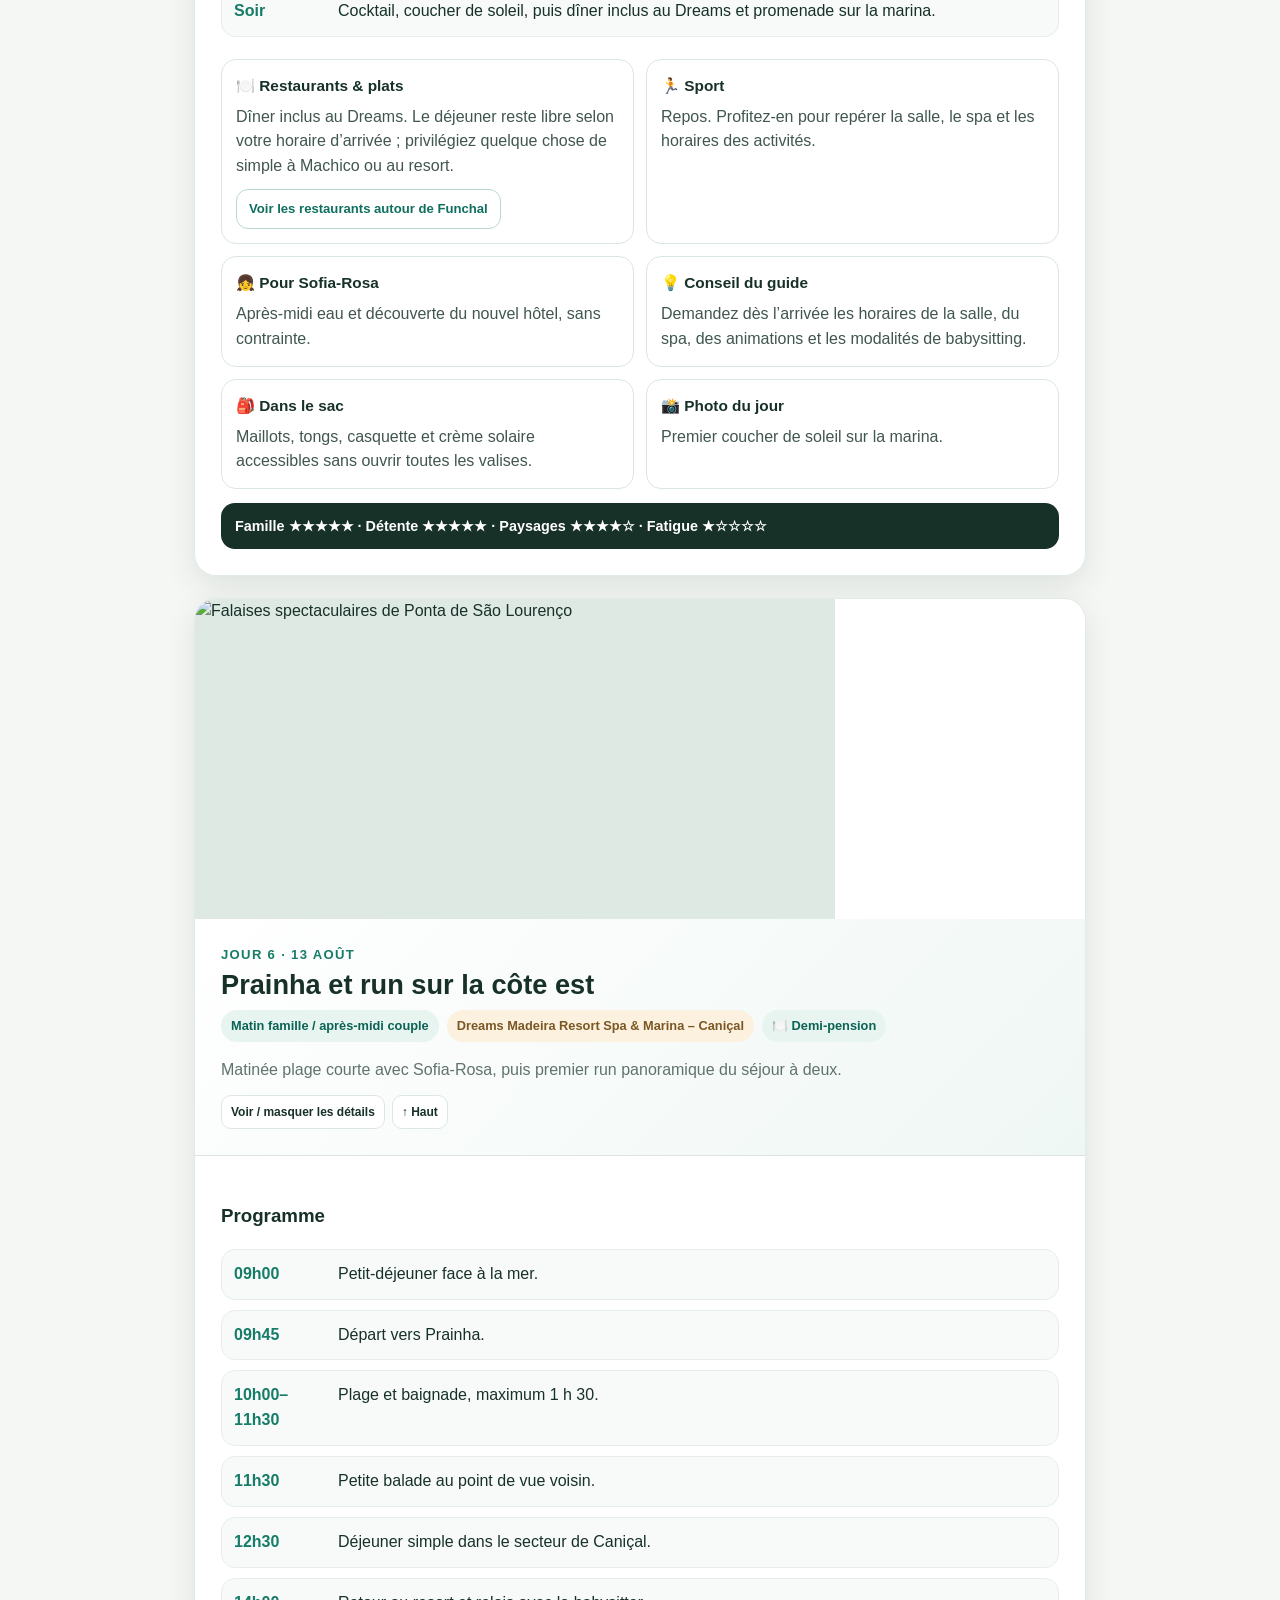
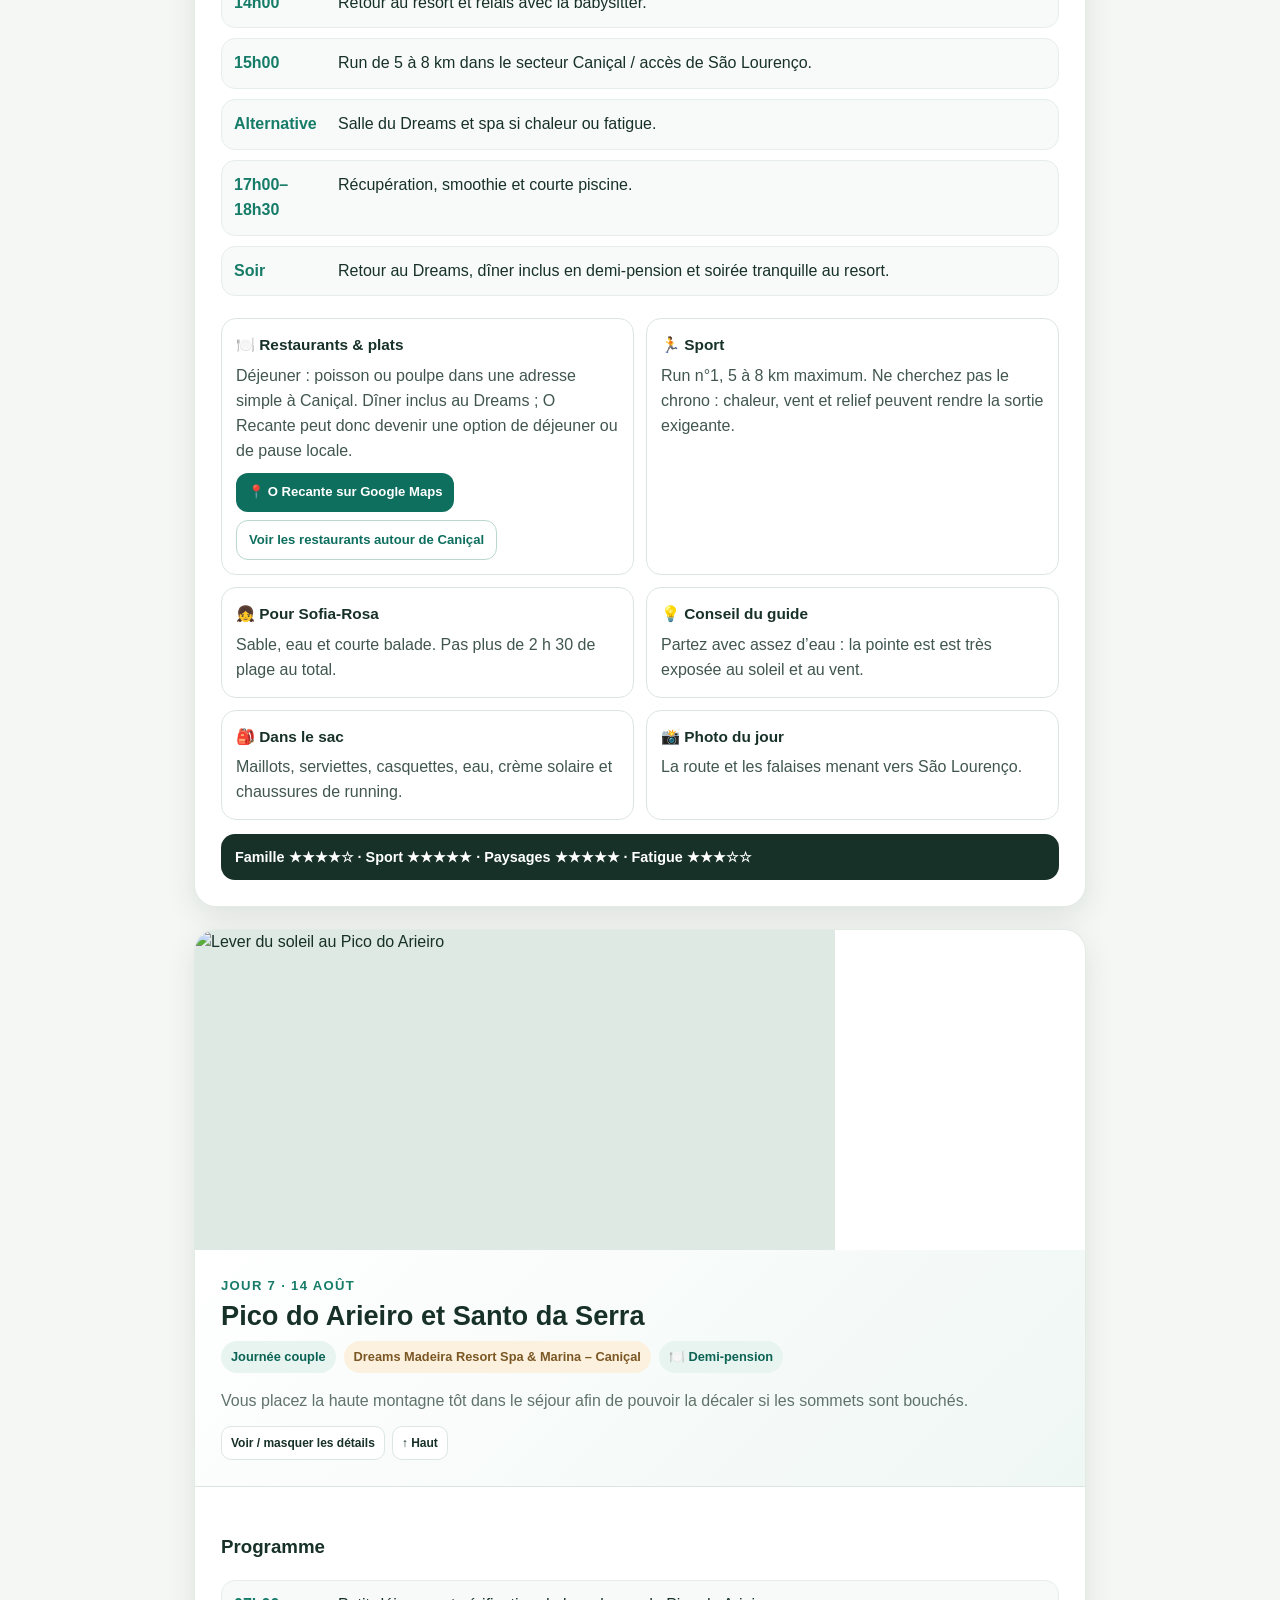
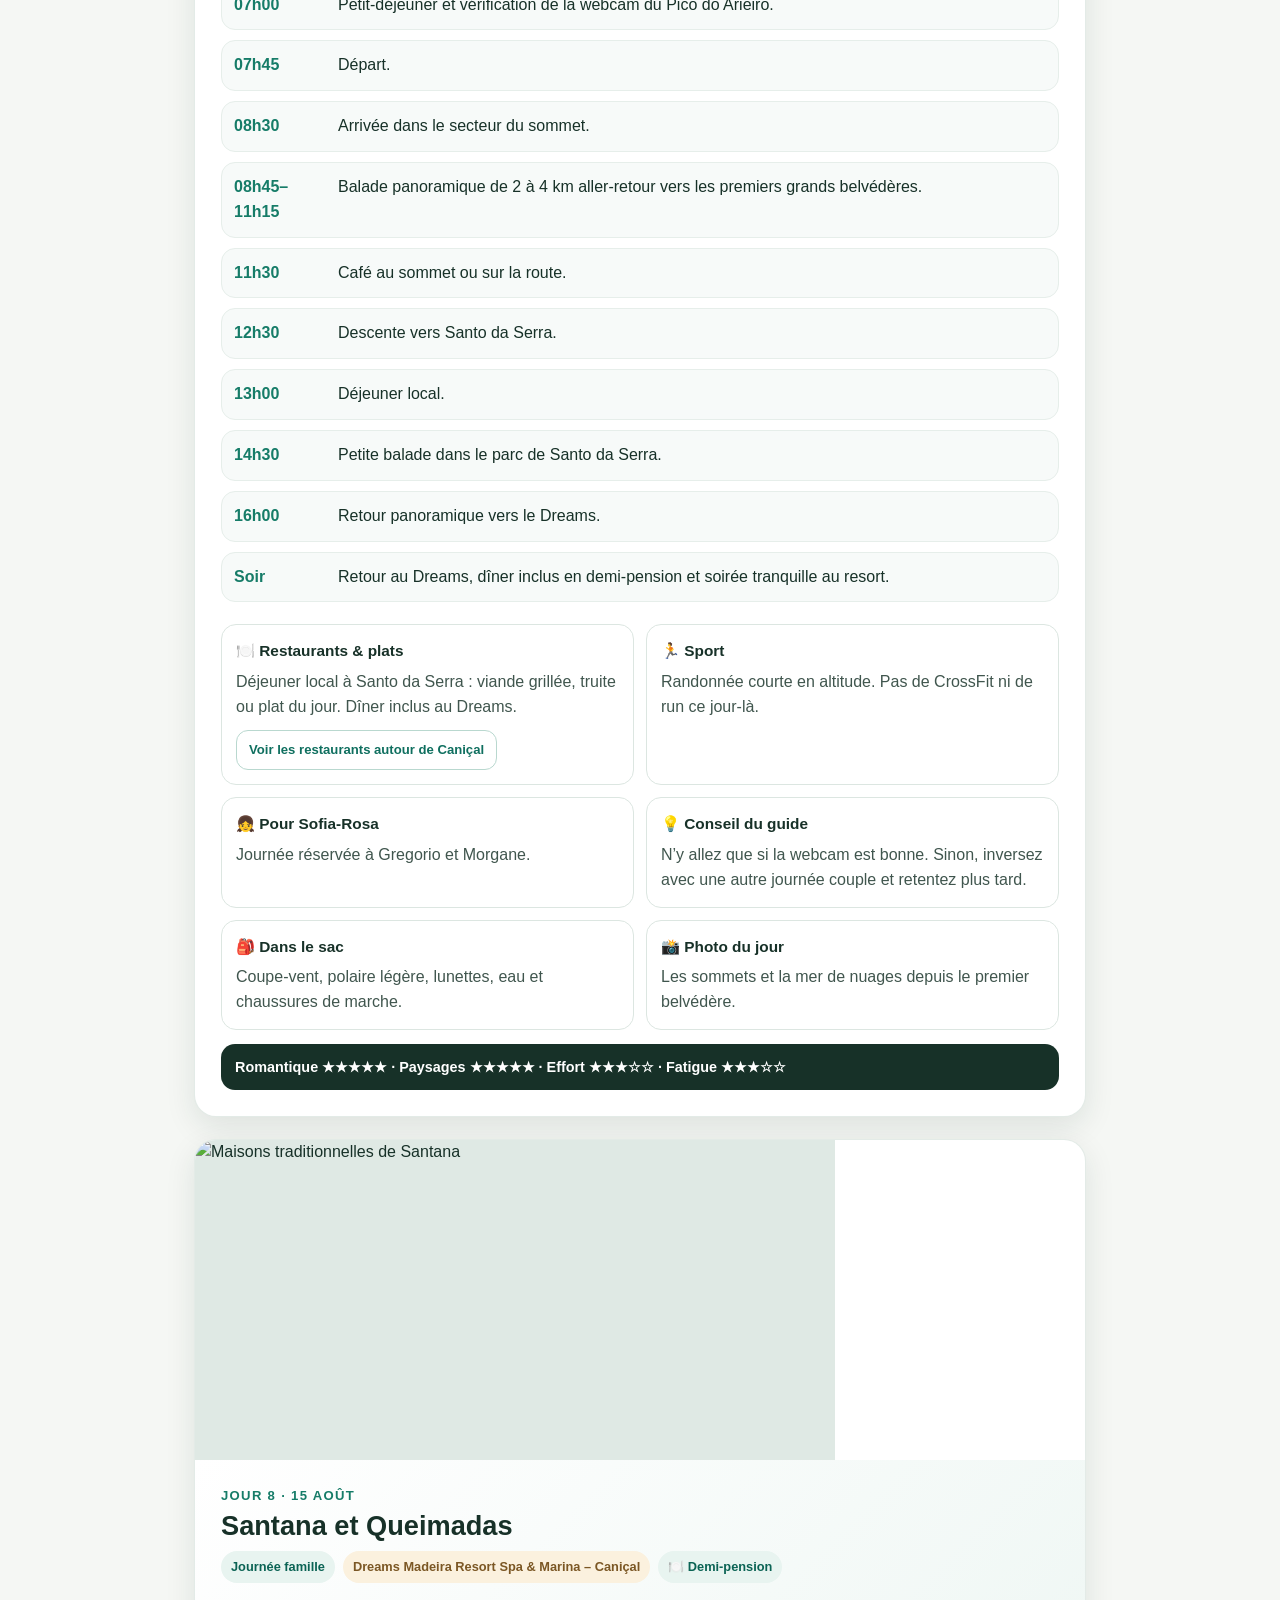
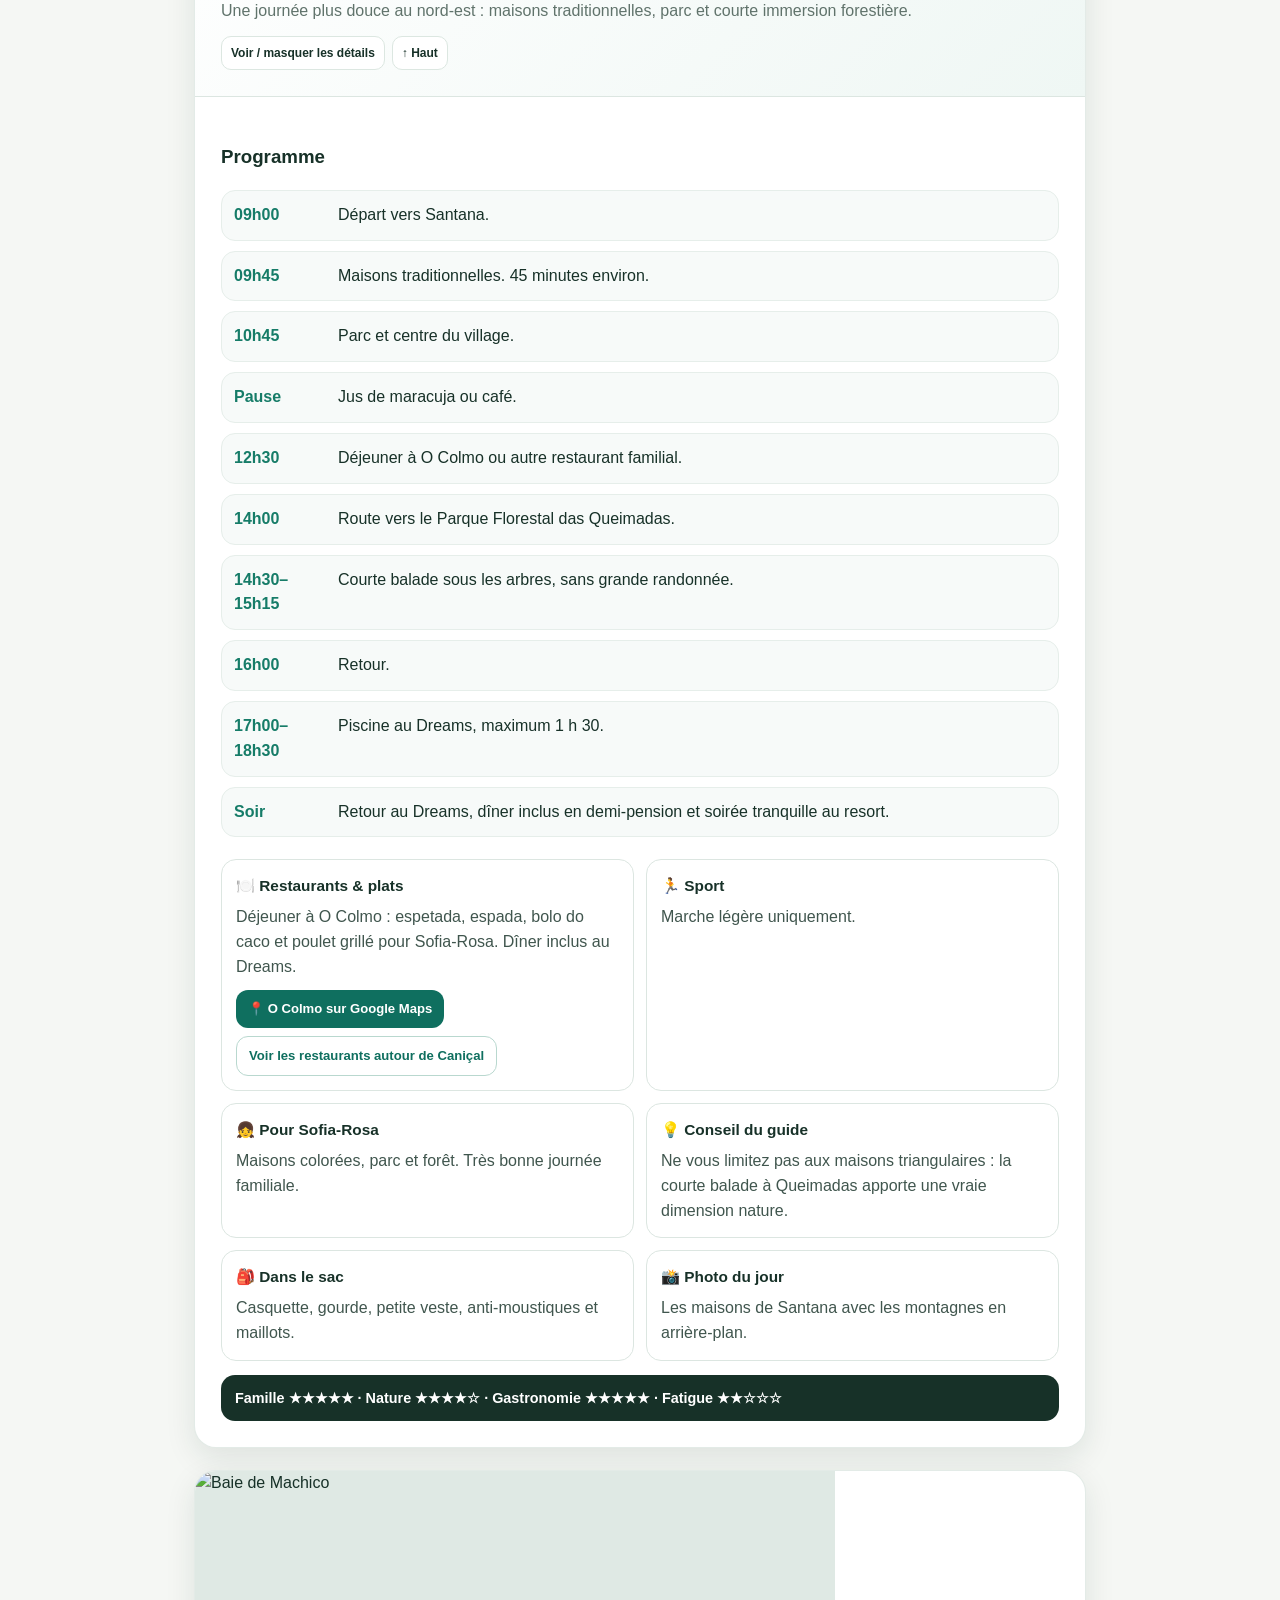
==== commit 05e4d0be: "Replace Madeira day 6 10 11 photos" ====
--- a/index.html
+++ b/index.html
@@ -1 +1 @@
-<!doctype html><html><head><meta charset="utf-8"><meta name="viewport" content="width=device-width,initial-scale=1,viewport-fit=cover"><meta name="theme-color" content="#0f564a"><title>Travel V1.2 · Madère 2026</title></head><body style="margin:0;background:#f5f7f4"><script src="site/part-0.js"></script><script src="site/part-1.js"></script><script src="site/part-2.js"></script><script src="site/part-3.js"></script><script src="site/part-4.js"></script><script>if(window.__travelParts&&window.__travelParts.length==5){let h=window.__travelParts.join('');const parser=new DOMParser();const doc=parser.parseFromString(h,'text/html');const C=n=>'https://commons.wikimedia.org/wiki/Special:Redirect/file/'+encodeURIComponent(n)+'?width=1280';const fallback='https://upload.wikimedia.org/wikipedia/commons/thumb/1/1c/Madeira_-_Funchal_-_Coastline_(6198192877).jpg/960px-Madeira_-_Funchal_-_Coastline_(6198192877).jpg';const photos=[fallback,C('Funchal Cable Car Madeira.jpg'),C('Madeira - Madeira Botanical Garden (32722280953).jpg'),C('Camara de Lobos, Madeira.jpg'),C('Madeira - Camara de Lobos - 11.jpg'),C('Ponta Sao Lourenço. Madeira.jpg'),C('Watching the sunrise at Pico do Arieiro (52892939754).jpg'),C('Santana, Madeira typical houses.jpg'),C('Madeira - Machico - the beach (32761249923).jpg'),C('PontaSaoLourenco1.jpg'),C('Madeira - Porto Moniz – North Coast, natural swimming pools. These are probably the most famous pools in Madeira. (51858610982).jpg'),C('Fanal Madeira.jpg'),C('Porto Moniz, Madeira, sunrise over pools.jpg'),C('Madeira - Camara de Lobos - 03.jpg'),C('Pico do Arieiro (33266992472).jpg'),C('Sunset seen from the Lido Viewpoint, Funchal, Madeira, Portugal (PPL1-Corrected) julesvernex2.jpg'),C('Madeira Airport 2018.jpg')];const alts=['Funchal vu depuis la mer','Téléphérique de Funchal vers Monte','Jardin botanique de Madère','Câmara de Lobos','Câmara de Lobos et son littoral','Ponta de São Lourenço','Lever du soleil au Pico do Arieiro','Maisons traditionnelles de Santana','Baie de Machico','Ponta de São Lourenço','Piscines naturelles de Porto Moniz','Forêt de Fanal','Porto Moniz au lever du jour','Panorama de Câmara de Lobos','Pico do Arieiro au-dessus des nuages','Coucher de soleil à Funchal','Aéroport de Madère'];for(let i=1;i<=17;i++){const im=doc.querySelector('#day-'+i+' .day-photo img');if(im){im.setAttribute('src',photos[i-1]);im.setAttribute('alt',alts[i-1]);im.setAttribute('referrerpolicy','no-referrer');im.setAttribute('loading',i<=2?'eager':'lazy');im.setAttribute('decoding','async');im.setAttribute('fetchpriority',i===1?'high':'auto');im.setAttribute('style','display:block;width:100%;height:100%;object-fit:cover');im.setAttribute('onerror',"if(!this.dataset.fallback){this.dataset.fallback='1';this.src='"+fallback+"';}");}}[...doc.querySelectorAll('div')].forEach(el=>{const t=(el.textContent||'').trim();if(t==='V1.2 · TEST PHOTO STATIQUE J1'||t==='PHOTO FIX V17')el.remove();});h='<!doctype html>'+doc.documentElement.outerHTML;document.open();document.write(h);document.close();}else{document.body.innerHTML='<div style="font:700 18px sans-serif;padding:30px">Erreur de chargement local Travel</div>';}</script></body></html>+<!doctype html><html><head><meta charset="utf-8"><meta name="viewport" content="width=device-width,initial-scale=1,viewport-fit=cover"><meta name="theme-color" content="#0f564a"><title>Travel V1.2 · Madère 2026</title></head><body style="margin:0;background:#f5f7f4"><script src="site/part-0.js"></script><script src="site/part-1.js"></script><script src="site/part-2.js"></script><script src="site/part-3.js"></script><script src="site/part-4.js"></script><script>if(window.__travelParts&&window.__travelParts.length==5){let h=window.__travelParts.join('');const parser=new DOMParser();const doc=parser.parseFromString(h,'text/html');const C=n=>'https://commons.wikimedia.org/wiki/Special:Redirect/file/'+encodeURIComponent(n)+'?width=1280';const fallback='https://upload.wikimedia.org/wikipedia/commons/thumb/1/1c/Madeira_-_Funchal_-_Coastline_(6198192877).jpg/960px-Madeira_-_Funchal_-_Coastline_(6198192877).jpg';const photos=[fallback,C('Funchal Cable Car Madeira.jpg'),C('Madeira - Madeira Botanical Garden (32722280953).jpg'),C('Camara de Lobos, Madeira.jpg'),C('Madeira - Camara de Lobos - 11.jpg'),C('Ponta de São Lourenço, Madeira, Portugal, 2023-05-18, DD 18.jpg'),C('Watching the sunrise at Pico do Arieiro (52892939754).jpg'),C('Santana, Madeira typical houses.jpg'),C('Madeira - Machico - the beach (32761249923).jpg'),C('Ponta de São Lourenço - Madeira (51693482747).jpg'),C('Quinta do Lorde, Madeira, Portugal, 2023-05-18, DD 02.jpg'),C('Fanal Madeira.jpg'),C('Porto Moniz, Madeira, sunrise over pools.jpg'),C('Madeira - Camara de Lobos - 03.jpg'),C('Pico do Arieiro (33266992472).jpg'),C('Sunset seen from the Lido Viewpoint, Funchal, Madeira, Portugal (PPL1-Corrected) julesvernex2.jpg'),C('Madeira Airport 2018.jpg')];const alts=['Funchal vu depuis la mer','Téléphérique de Funchal vers Monte','Jardin botanique de Madère','Câmara de Lobos','Câmara de Lobos et son littoral','Falaises spectaculaires de Ponta de São Lourenço','Lever du soleil au Pico do Arieiro','Maisons traditionnelles de Santana','Baie de Machico','Panorama de Ponta de São Lourenço','Quinta do Lorde et la côte de Caniçal','Forêt de Fanal','Porto Moniz au lever du jour','Panorama de Câmara de Lobos','Pico do Arieiro au-dessus des nuages','Coucher de soleil à Funchal','Aéroport de Madère'];for(let i=1;i<=17;i++){const im=doc.querySelector('#day-'+i+' .day-photo img');if(im){im.setAttribute('src',photos[i-1]);im.setAttribute('alt',alts[i-1]);im.setAttribute('referrerpolicy','no-referrer');im.setAttribute('loading',i<=2?'eager':'lazy');im.setAttribute('decoding','async');im.setAttribute('fetchpriority',i===1?'high':'auto');im.setAttribute('style','display:block;width:100%;height:100%;object-fit:cover');im.setAttribute('onerror',"if(!this.dataset.fallback){this.dataset.fallback='1';this.src='"+fallback+"';}");}}[...doc.querySelectorAll('div')].forEach(el=>{const t=(el.textContent||'').trim();if(t==='V1.2 · TEST PHOTO STATIQUE J1'||t==='PHOTO FIX V17')el.remove();});h='<!doctype html>'+doc.documentElement.outerHTML;document.open();document.write(h);document.close();}else{document.body.innerHTML='<div style="font:700 18px sans-serif;padding:30px">Erreur de chargement local Travel</div>';}</script></body></html>
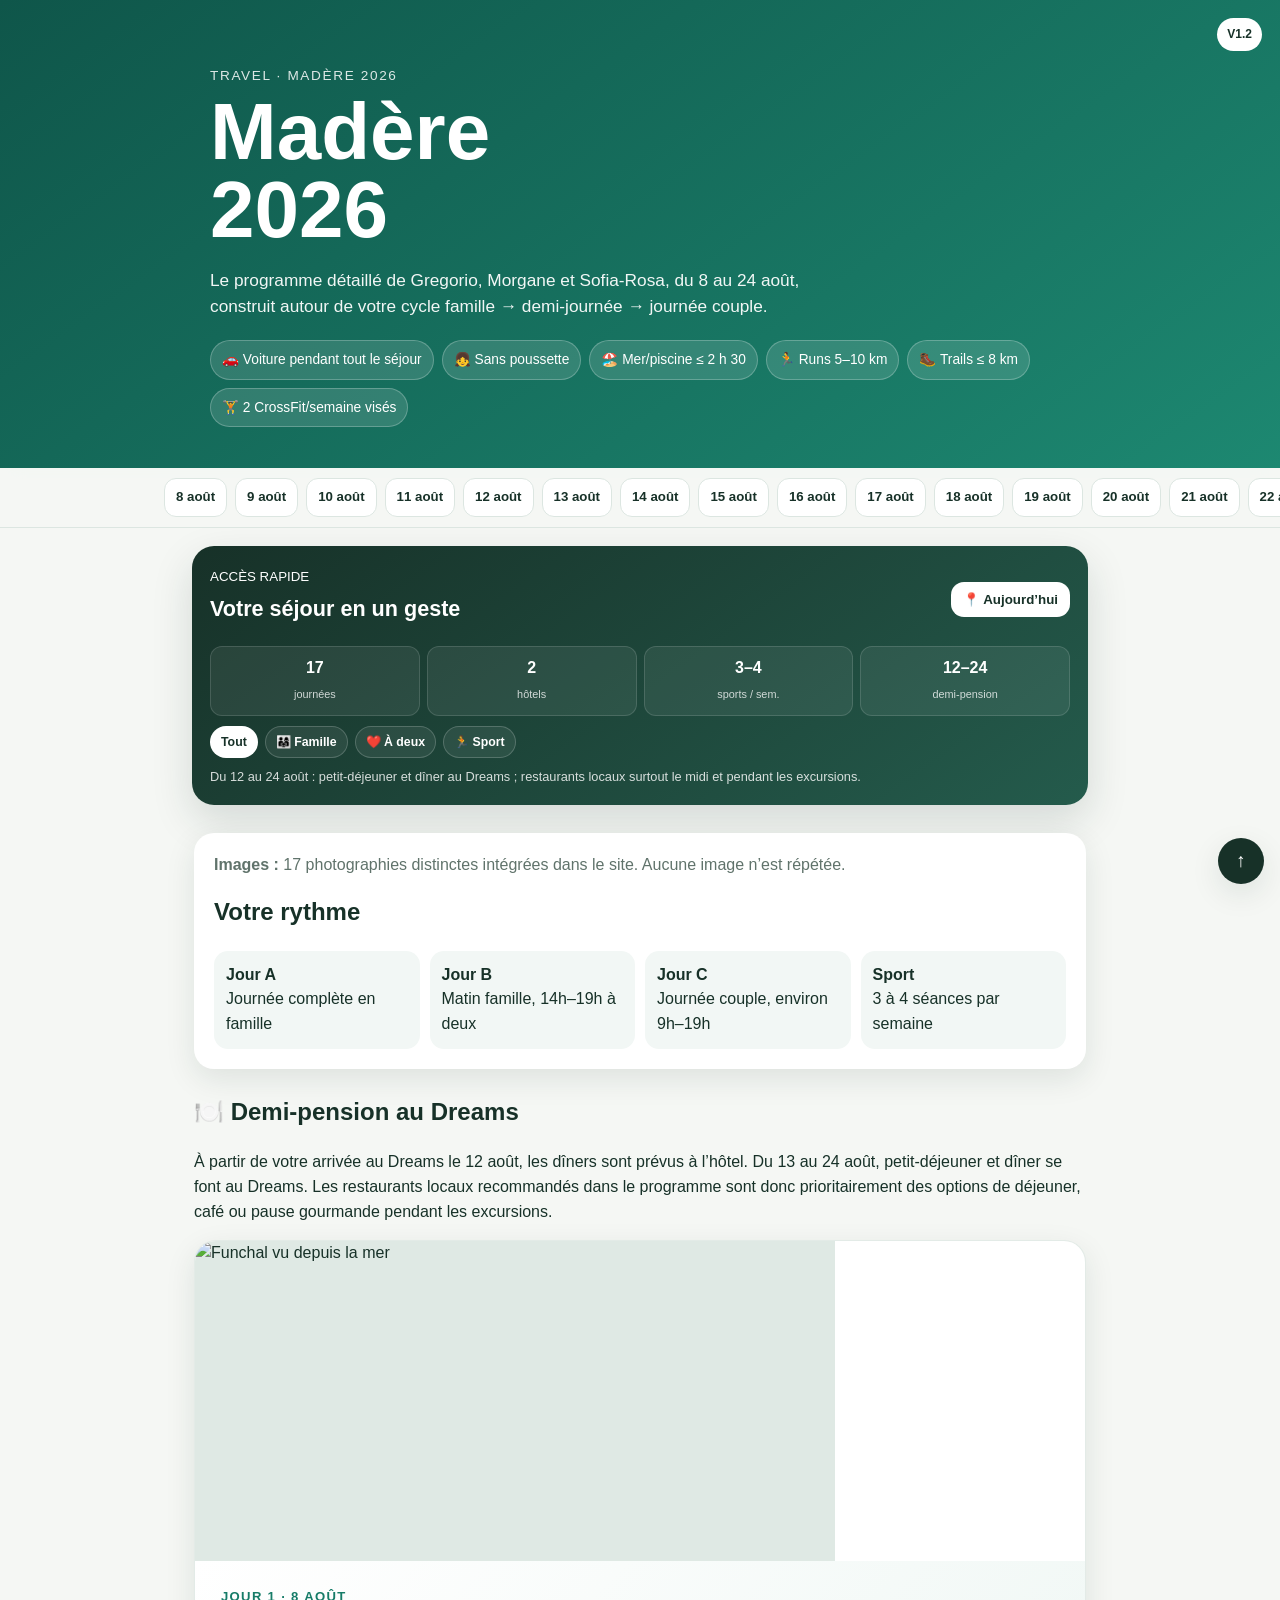
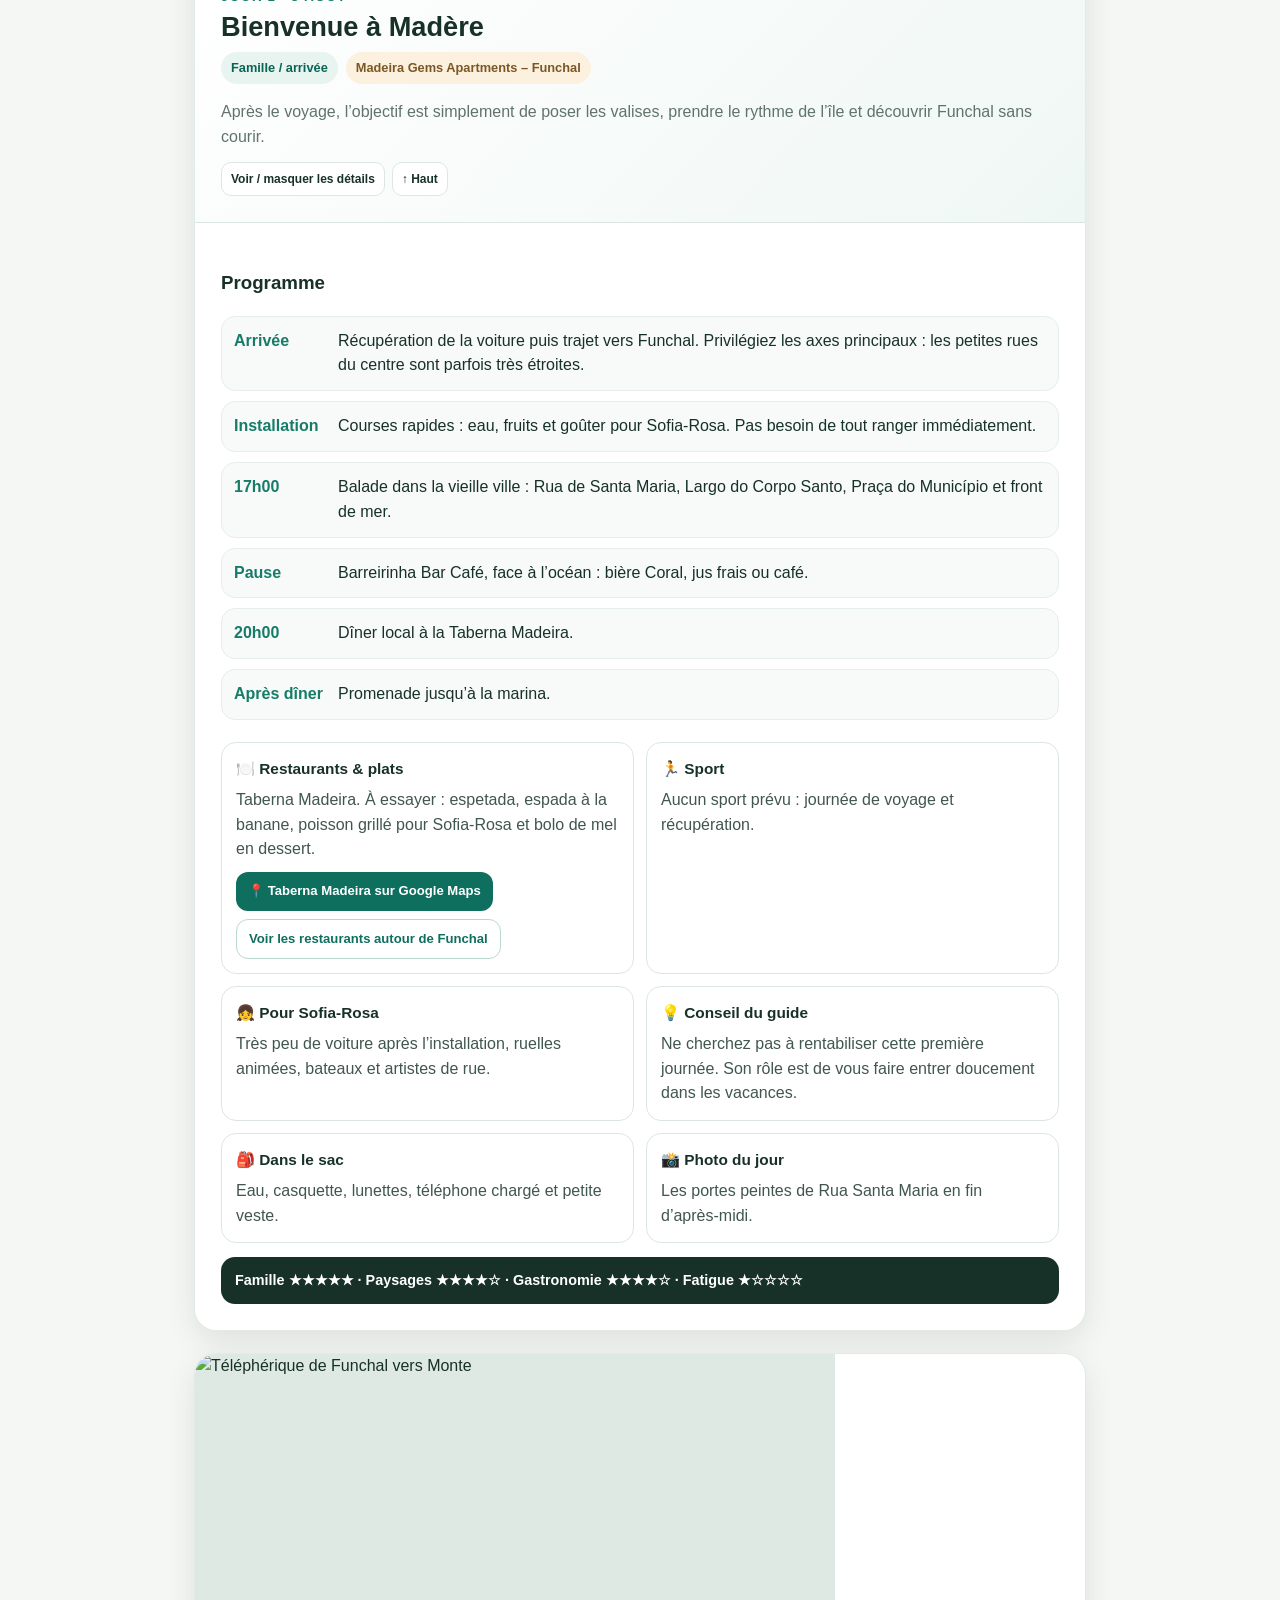
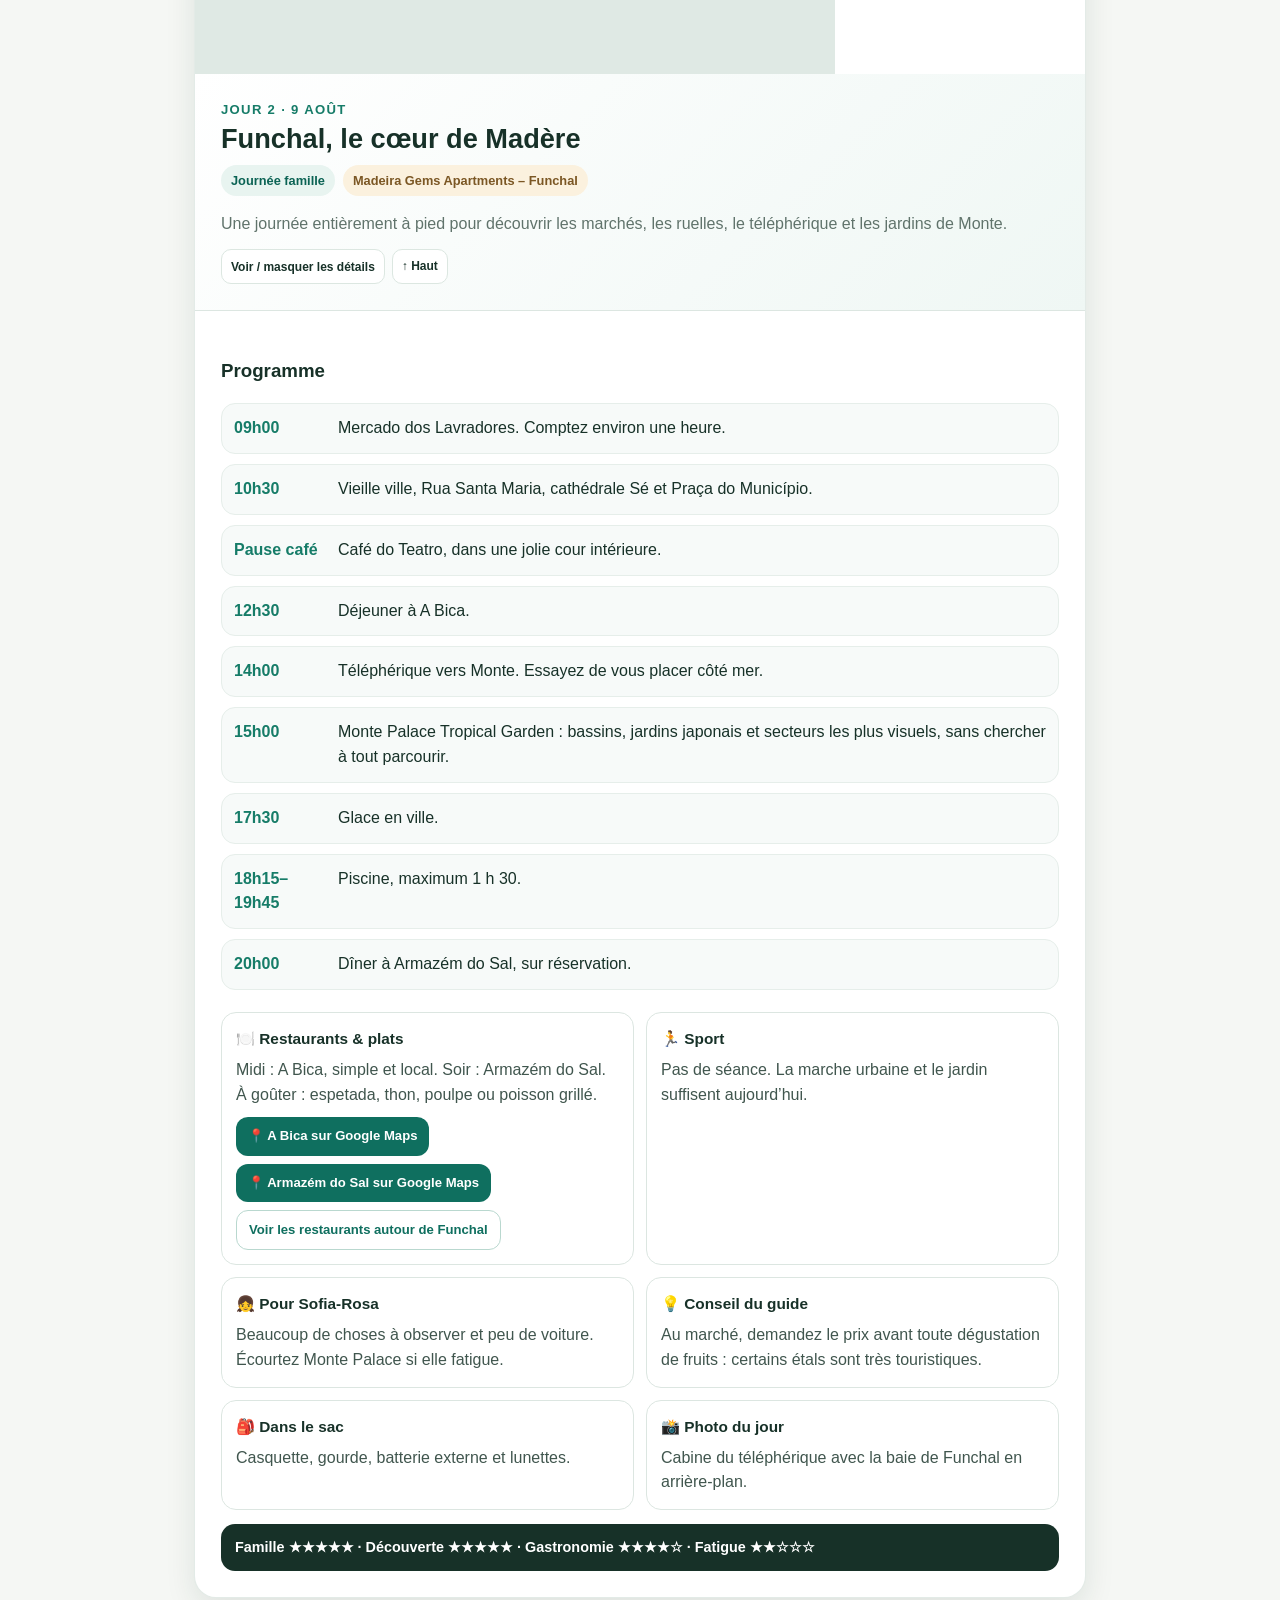
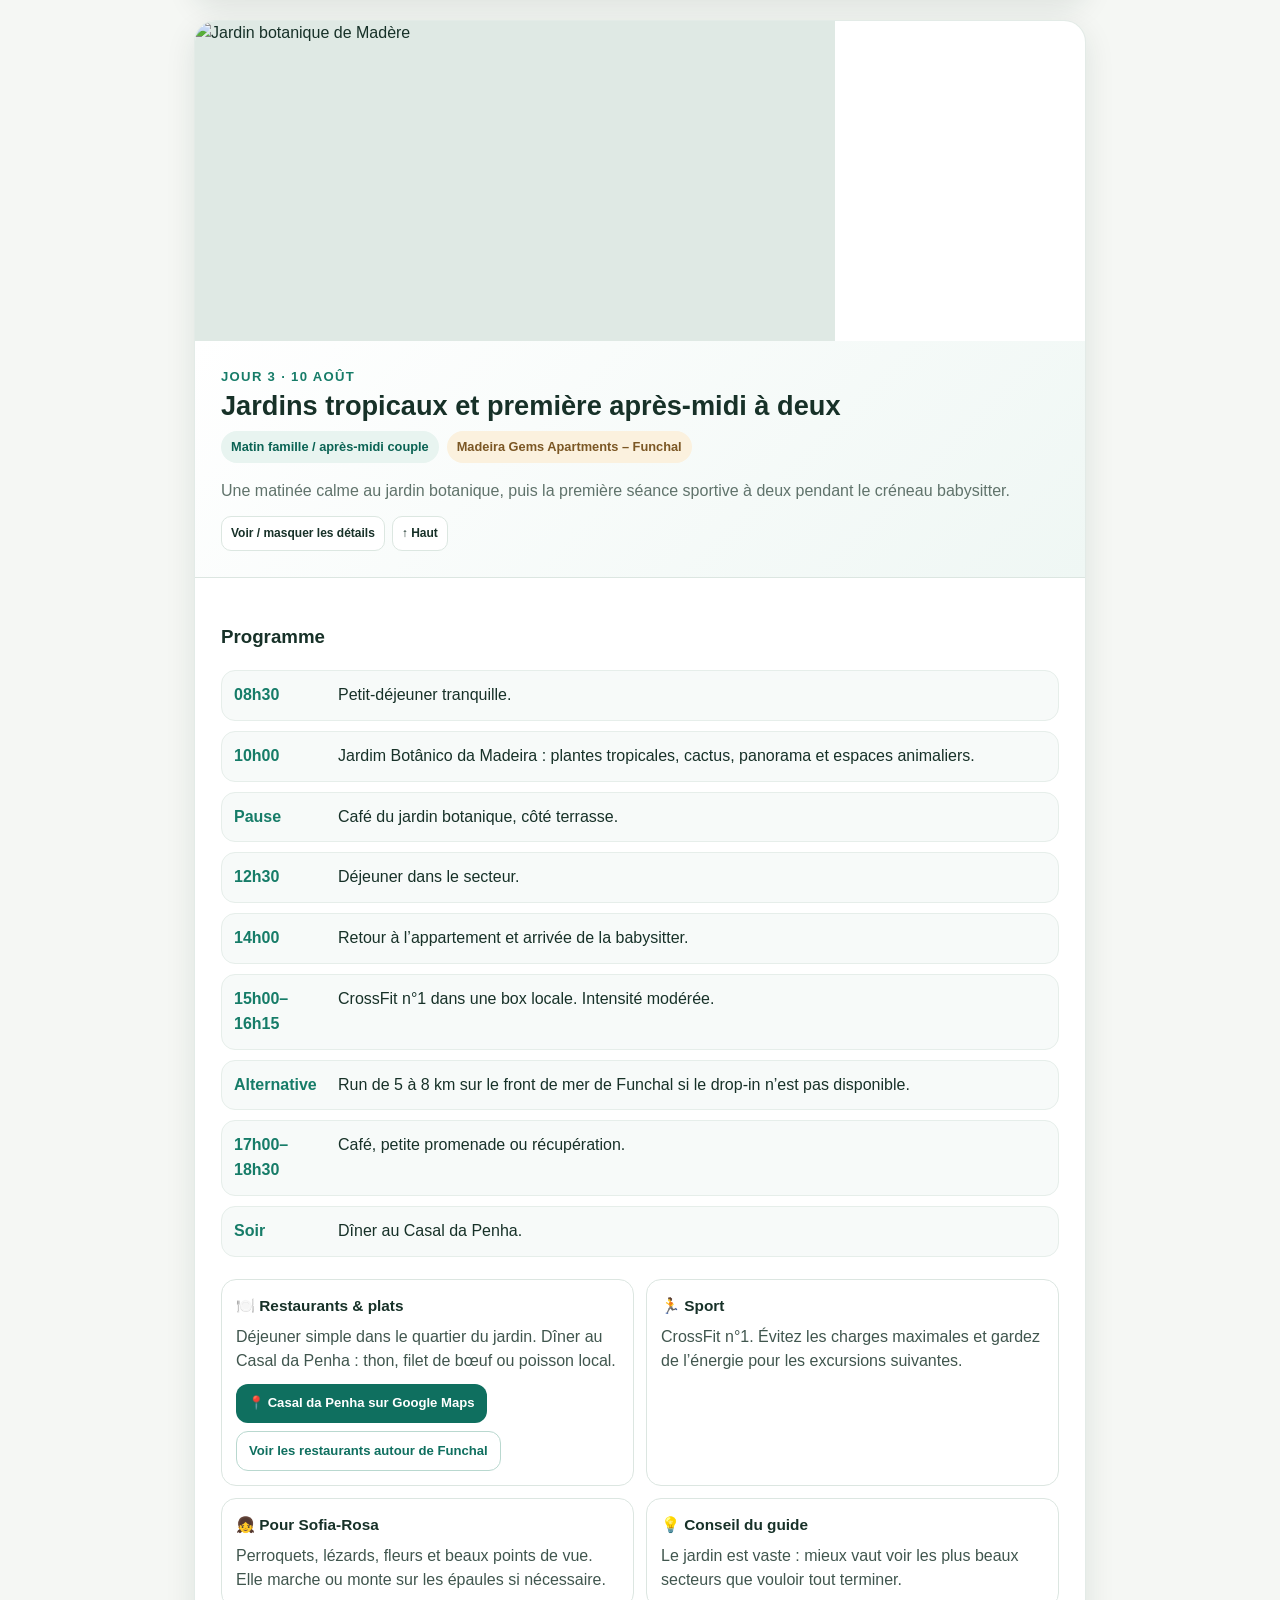
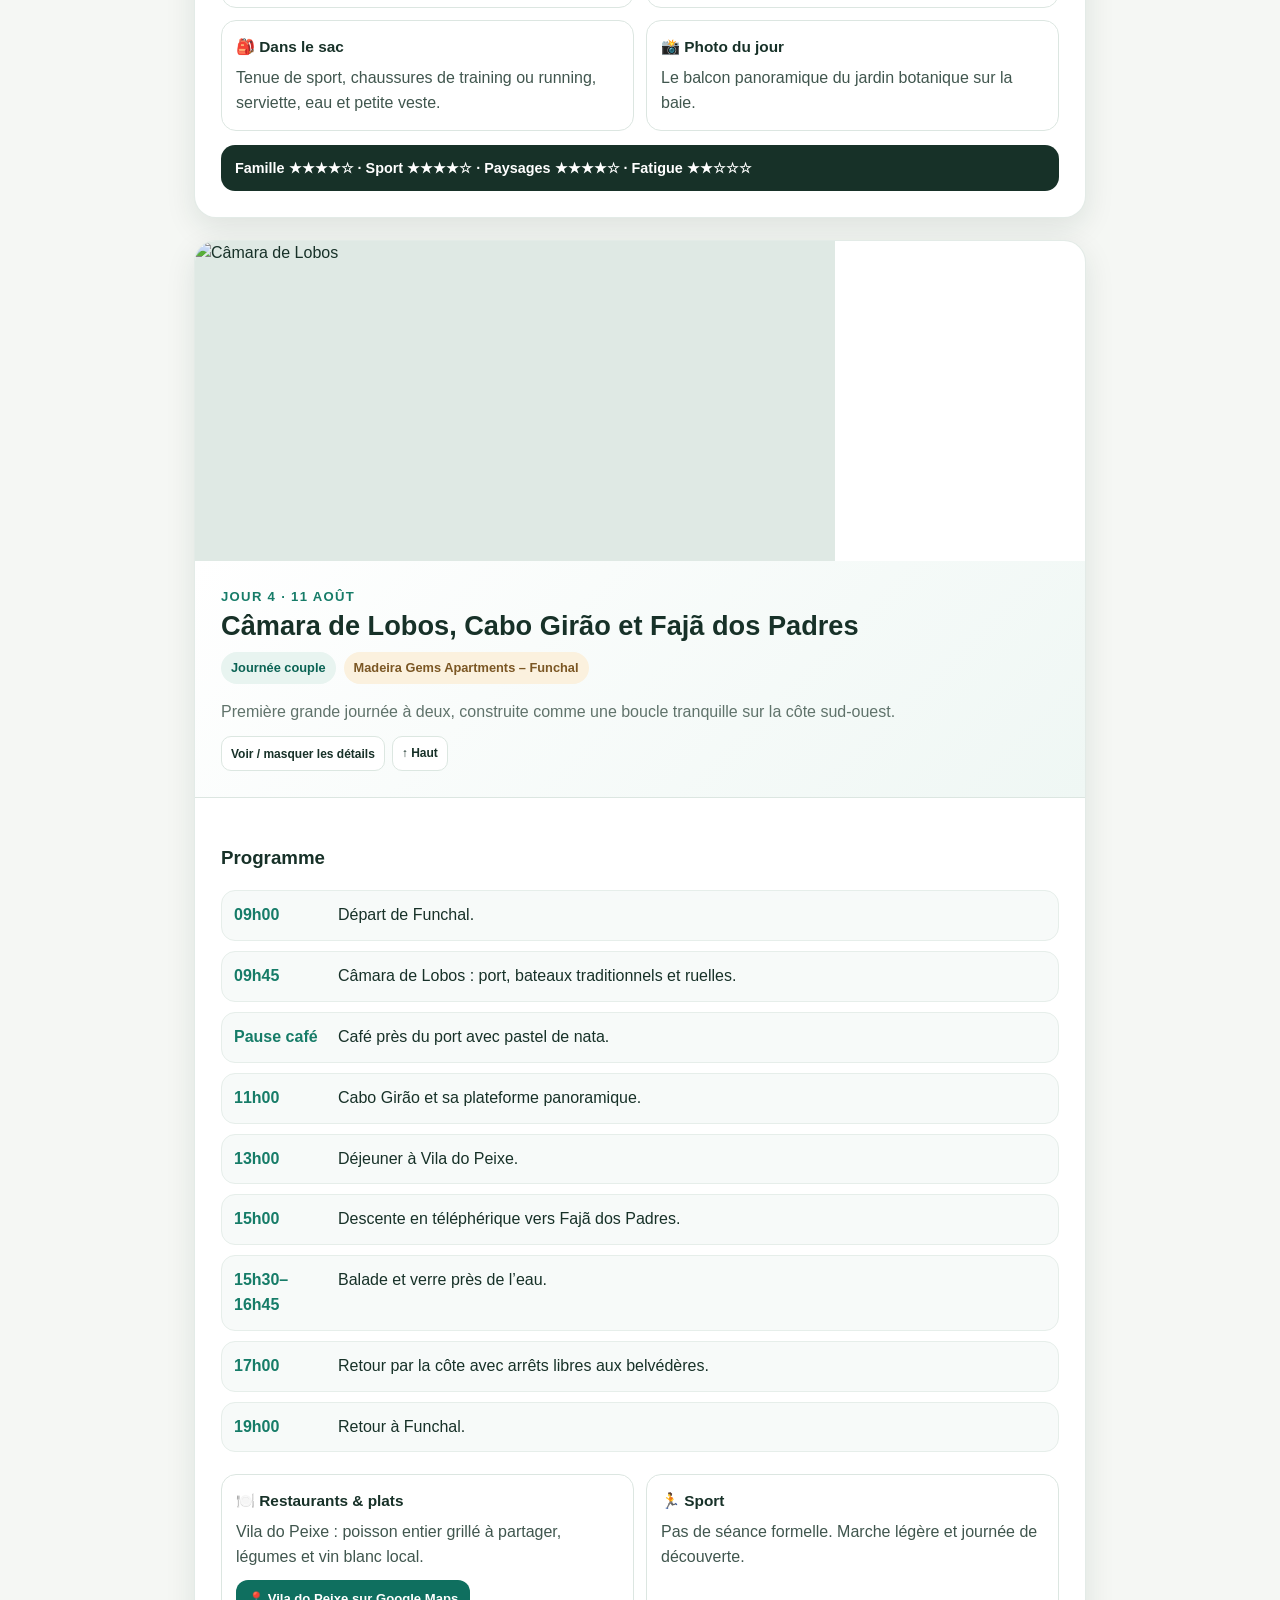
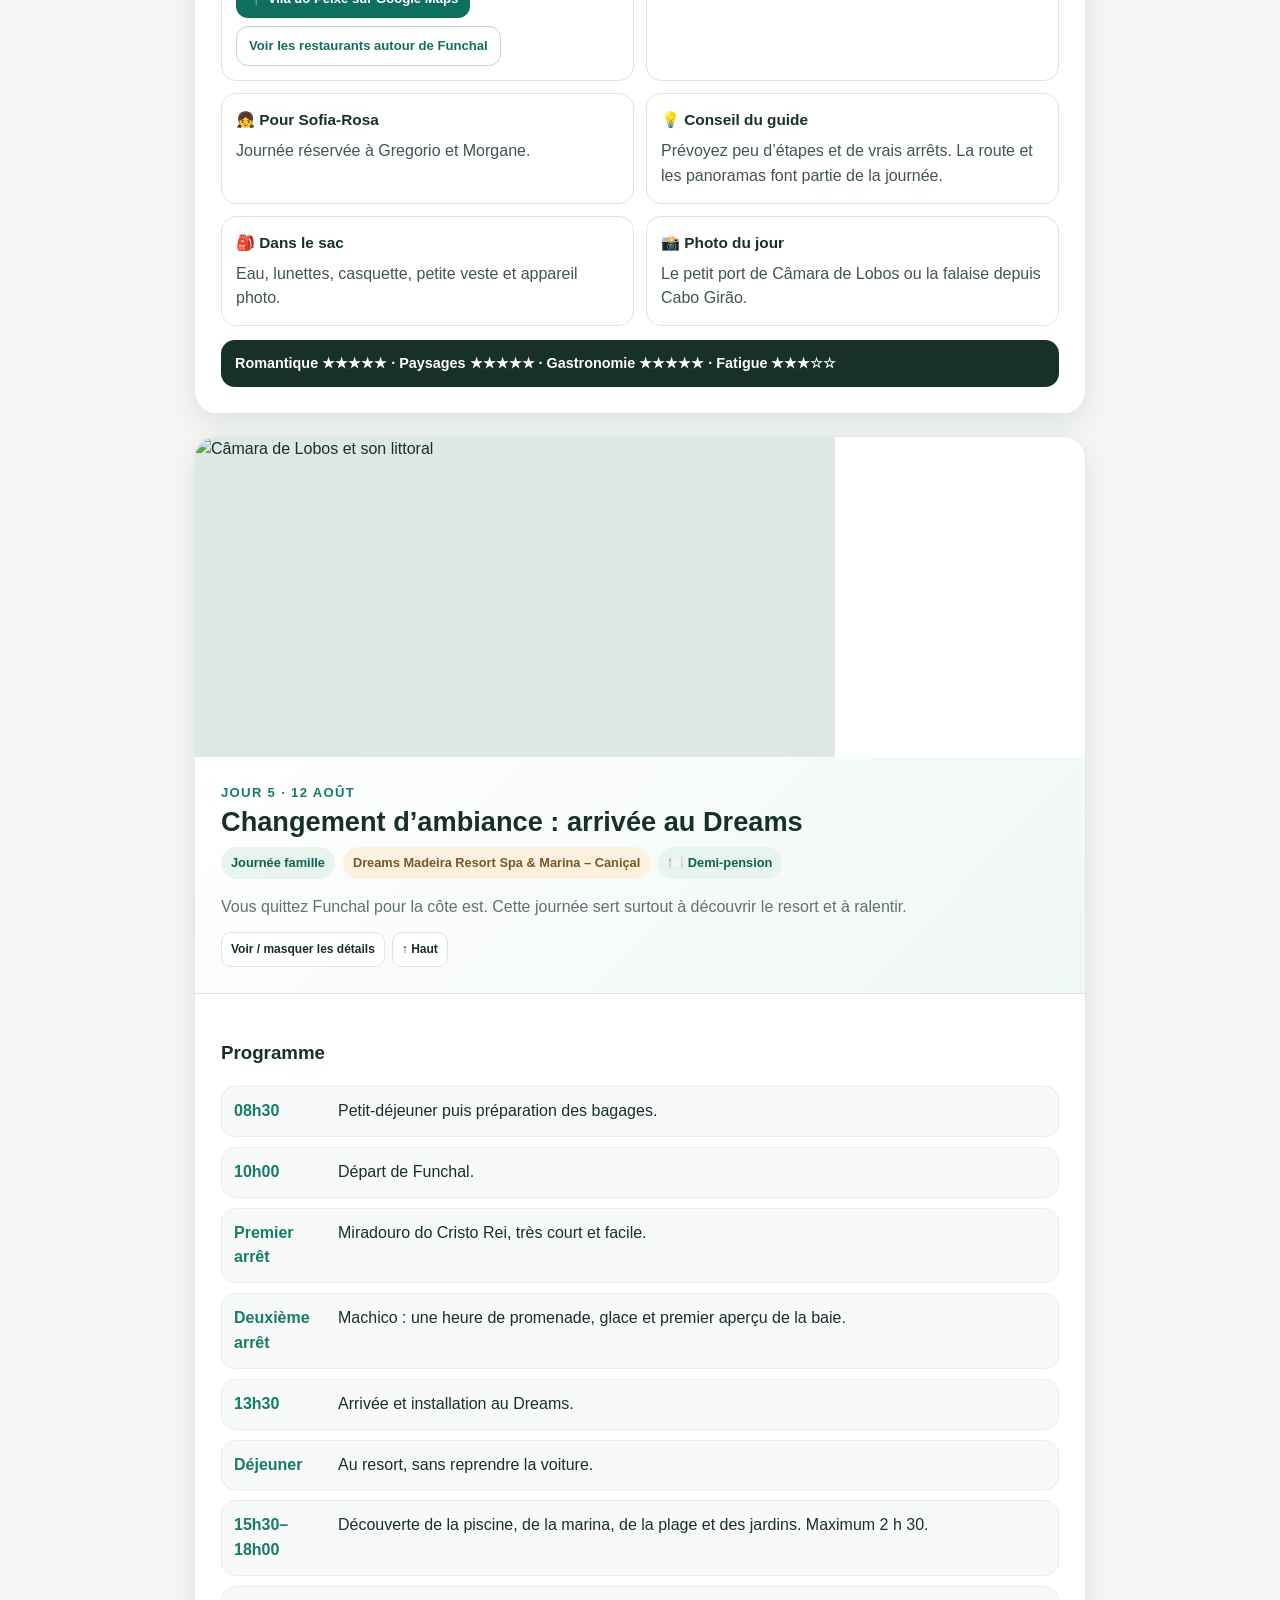
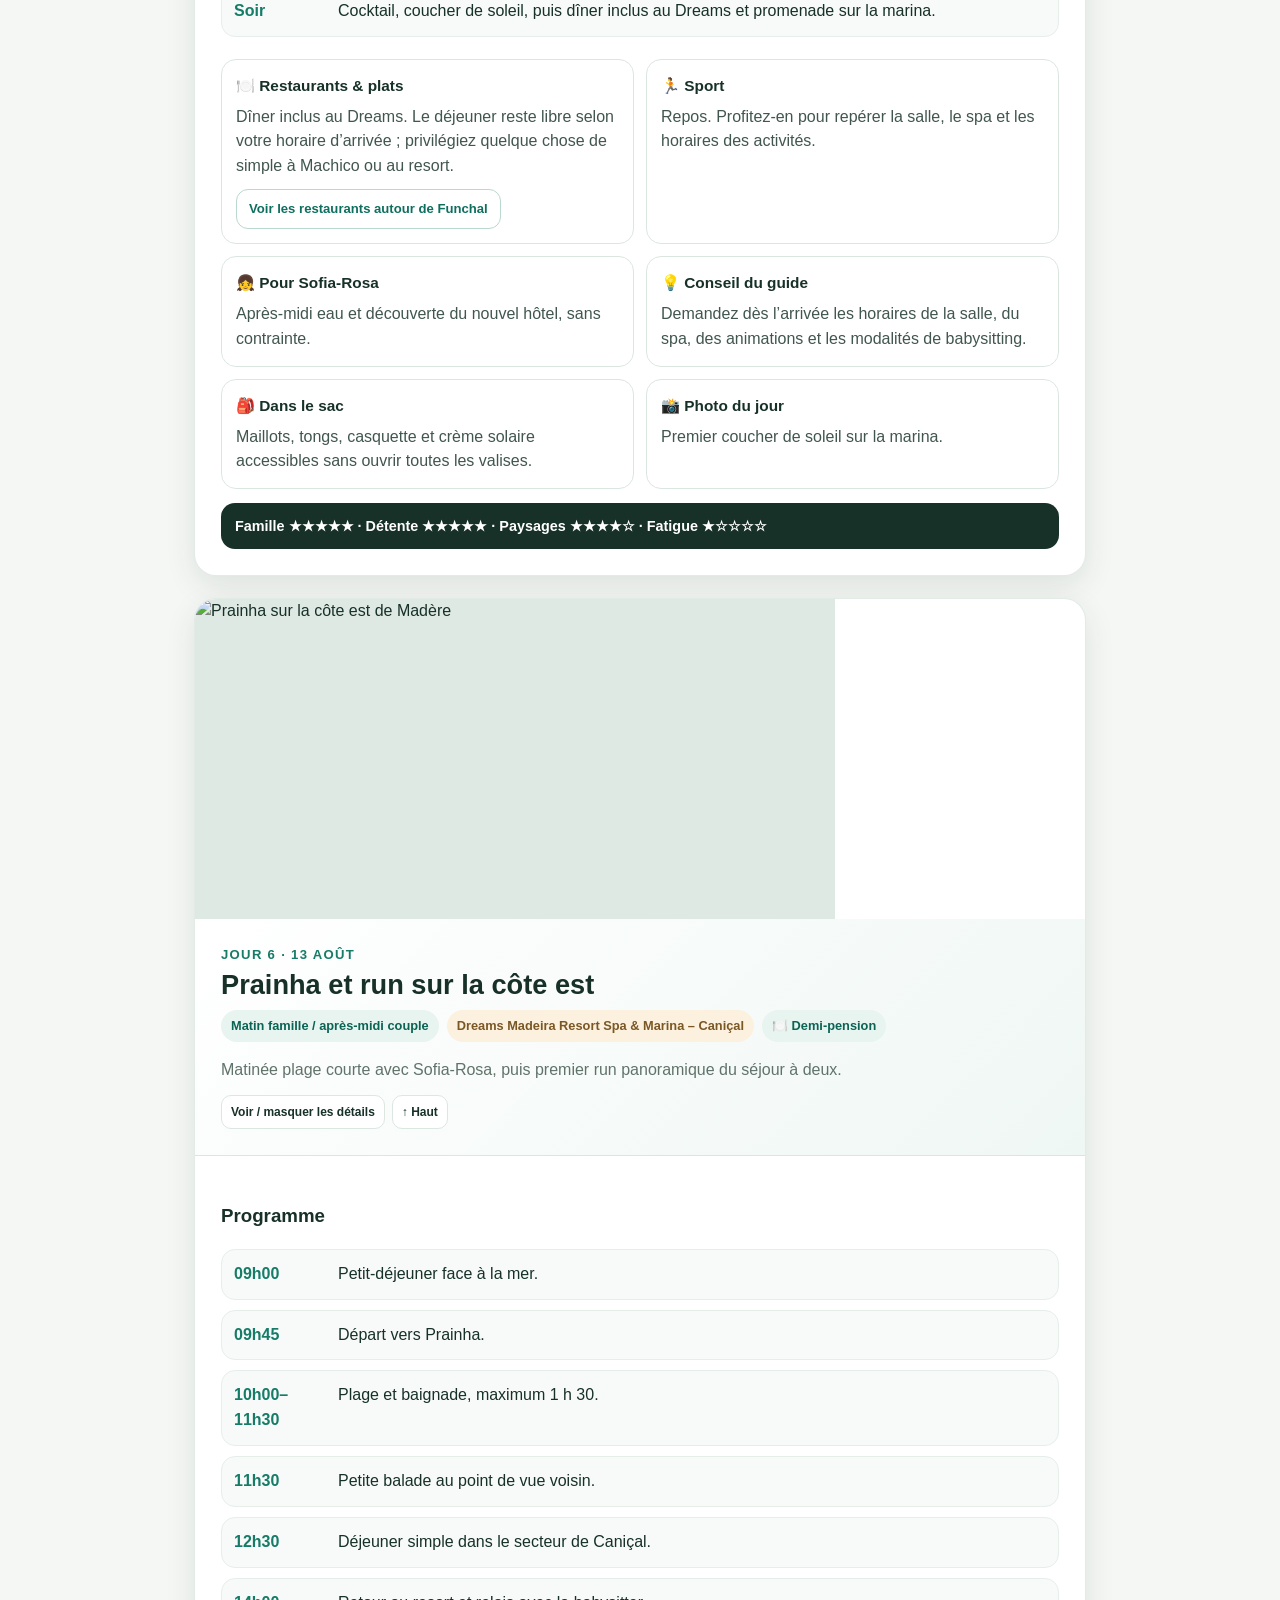
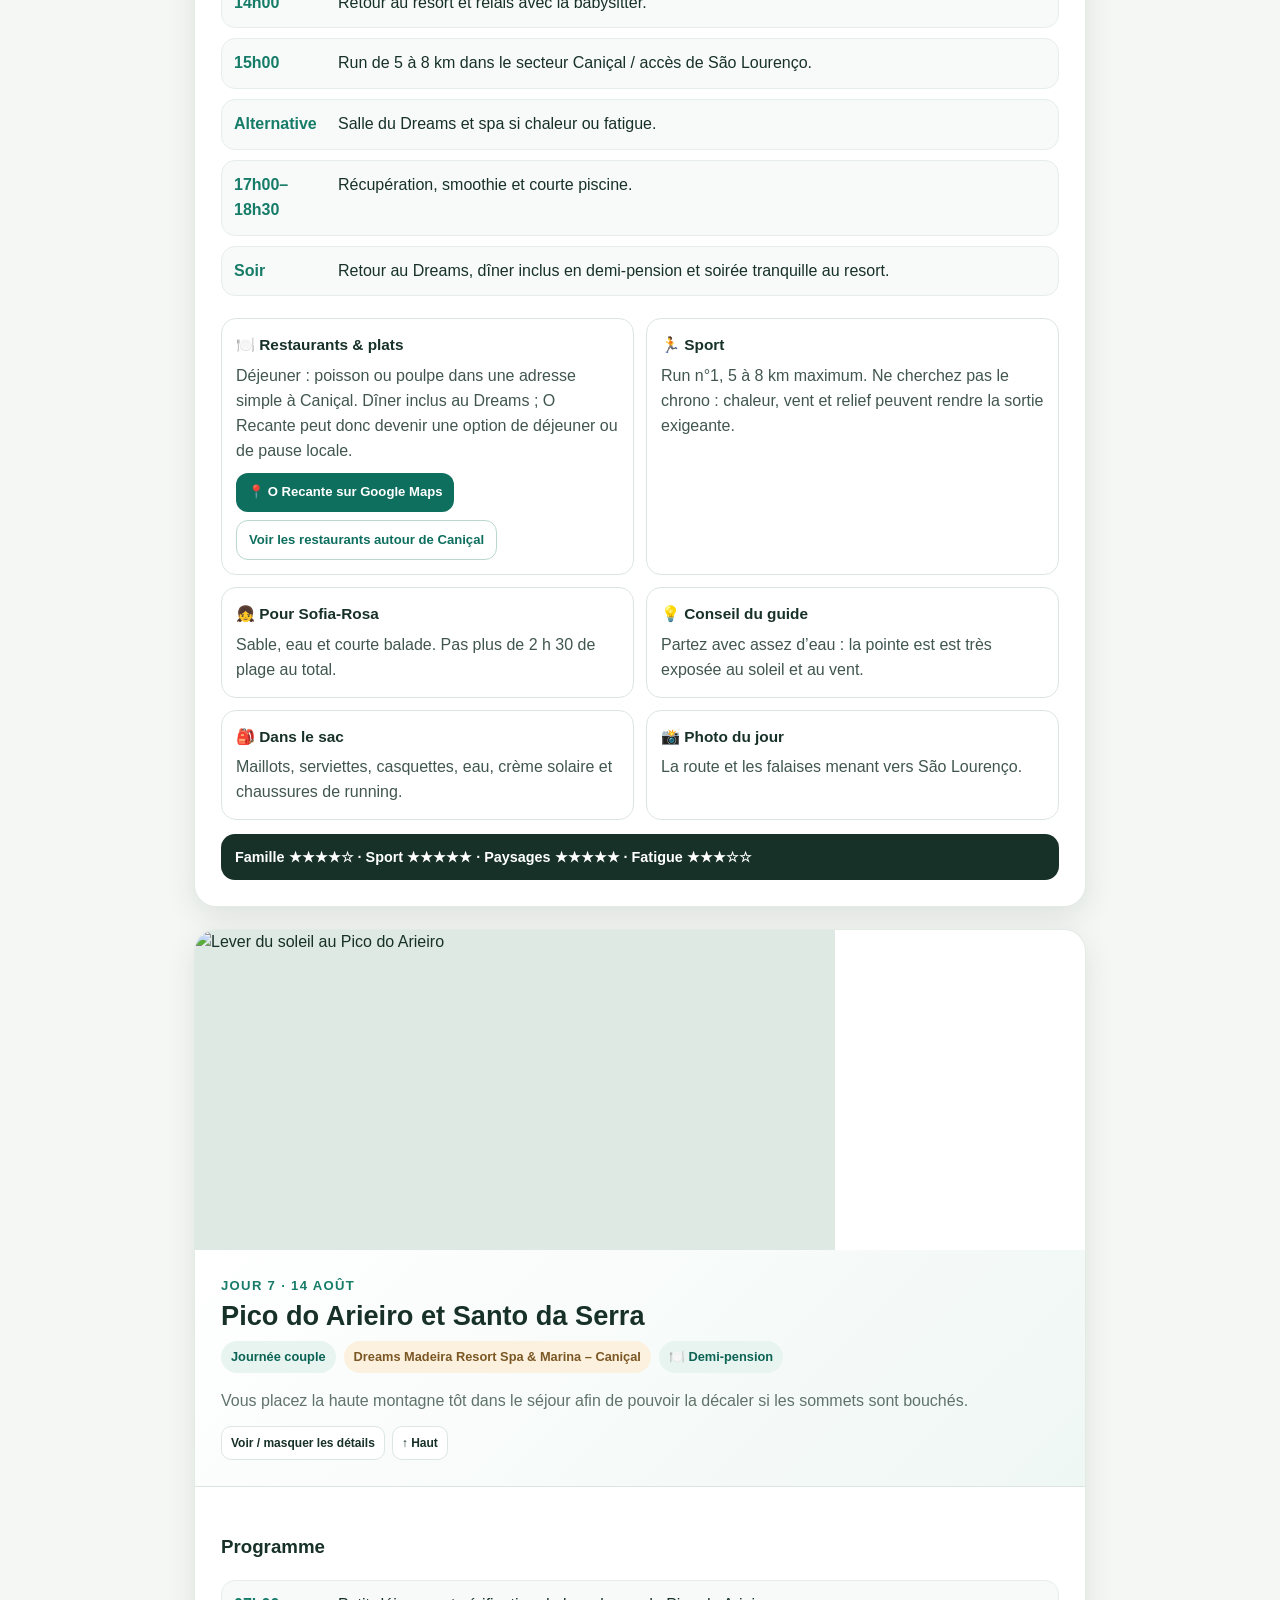
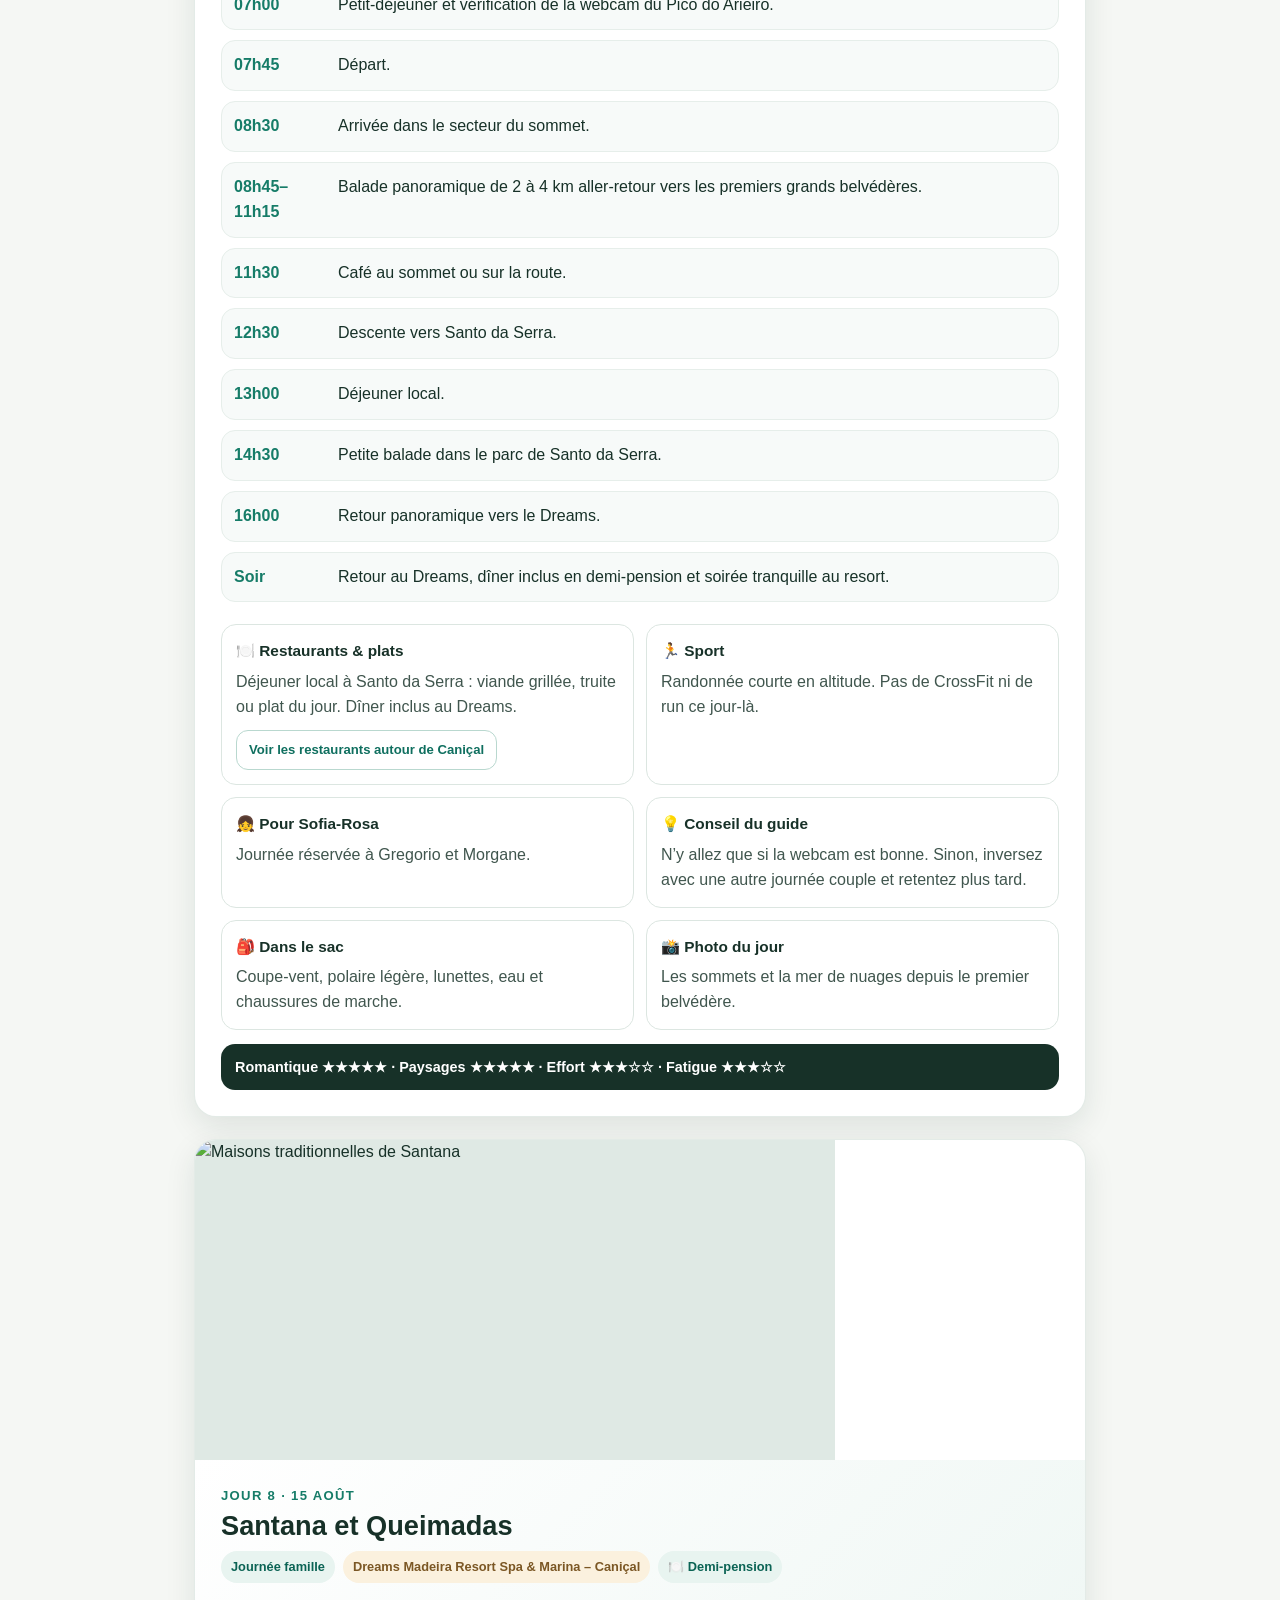
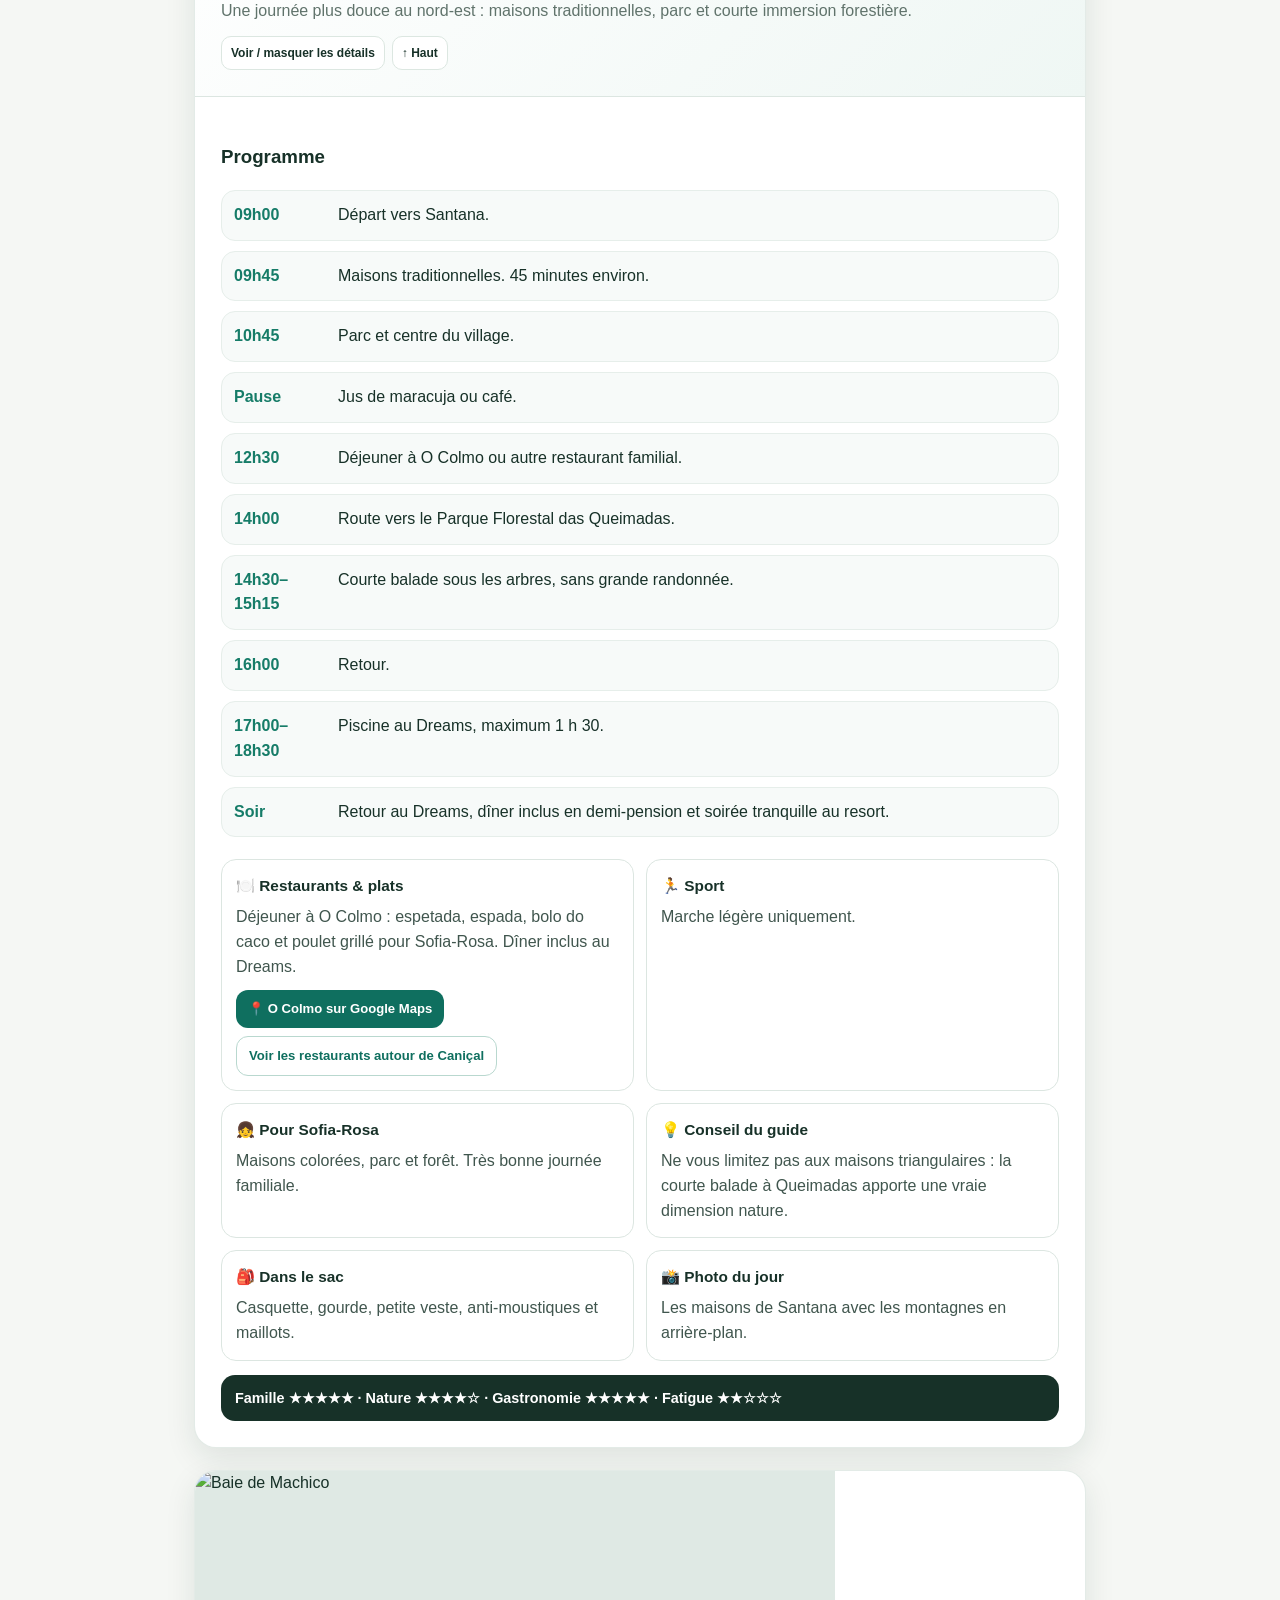
==== commit e3a17e2e: "Replace photos for days 6, 10 and 11" ====
--- a/index.html
+++ b/index.html
@@ -1 +1 @@
-<!doctype html><html><head><meta charset="utf-8"><meta name="viewport" content="width=device-width,initial-scale=1,viewport-fit=cover"><meta name="theme-color" content="#0f564a"><title>Travel V1.2 · Madère 2026</title></head><body style="margin:0;background:#f5f7f4"><script src="site/part-0.js"></script><script src="site/part-1.js"></script><script src="site/part-2.js"></script><script src="site/part-3.js"></script><script src="site/part-4.js"></script><script>if(window.__travelParts&&window.__travelParts.length==5){let h=window.__travelParts.join('');const parser=new DOMParser();const doc=parser.parseFromString(h,'text/html');const C=n=>'https://commons.wikimedia.org/wiki/Special:Redirect/file/'+encodeURIComponent(n)+'?width=1280';const fallback='https://upload.wikimedia.org/wikipedia/commons/thumb/1/1c/Madeira_-_Funchal_-_Coastline_(6198192877).jpg/960px-Madeira_-_Funchal_-_Coastline_(6198192877).jpg';const photos=[fallback,C('Funchal Cable Car Madeira.jpg'),C('Madeira - Madeira Botanical Garden (32722280953).jpg'),C('Camara de Lobos, Madeira.jpg'),C('Madeira - Camara de Lobos - 11.jpg'),C('Ponta de São Lourenço, Madeira, Portugal, 2023-05-18, DD 18.jpg'),C('Watching the sunrise at Pico do Arieiro (52892939754).jpg'),C('Santana, Madeira typical houses.jpg'),C('Madeira - Machico - the beach (32761249923).jpg'),C('Ponta de São Lourenço - Madeira (51693482747).jpg'),C('Quinta do Lorde, Madeira, Portugal, 2023-05-18, DD 02.jpg'),C('Fanal Madeira.jpg'),C('Porto Moniz, Madeira, sunrise over pools.jpg'),C('Madeira - Camara de Lobos - 03.jpg'),C('Pico do Arieiro (33266992472).jpg'),C('Sunset seen from the Lido Viewpoint, Funchal, Madeira, Portugal (PPL1-Corrected) julesvernex2.jpg'),C('Madeira Airport 2018.jpg')];const alts=['Funchal vu depuis la mer','Téléphérique de Funchal vers Monte','Jardin botanique de Madère','Câmara de Lobos','Câmara de Lobos et son littoral','Falaises spectaculaires de Ponta de São Lourenço','Lever du soleil au Pico do Arieiro','Maisons traditionnelles de Santana','Baie de Machico','Panorama de Ponta de São Lourenço','Quinta do Lorde et la côte de Caniçal','Forêt de Fanal','Porto Moniz au lever du jour','Panorama de Câmara de Lobos','Pico do Arieiro au-dessus des nuages','Coucher de soleil à Funchal','Aéroport de Madère'];for(let i=1;i<=17;i++){const im=doc.querySelector('#day-'+i+' .day-photo img');if(im){im.setAttribute('src',photos[i-1]);im.setAttribute('alt',alts[i-1]);im.setAttribute('referrerpolicy','no-referrer');im.setAttribute('loading',i<=2?'eager':'lazy');im.setAttribute('decoding','async');im.setAttribute('fetchpriority',i===1?'high':'auto');im.setAttribute('style','display:block;width:100%;height:100%;object-fit:cover');im.setAttribute('onerror',"if(!this.dataset.fallback){this.dataset.fallback='1';this.src='"+fallback+"';}");}}[...doc.querySelectorAll('div')].forEach(el=>{const t=(el.textContent||'').trim();if(t==='V1.2 · TEST PHOTO STATIQUE J1'||t==='PHOTO FIX V17')el.remove();});h='<!doctype html>'+doc.documentElement.outerHTML;document.open();document.write(h);document.close();}else{document.body.innerHTML='<div style="font:700 18px sans-serif;padding:30px">Erreur de chargement local Travel</div>';}</script></body></html>+<!doctype html><html><head><meta charset="utf-8"><meta name="viewport" content="width=device-width,initial-scale=1,viewport-fit=cover"><meta name="theme-color" content="#0f564a"><title>Travel V1.2 · Madère 2026</title></head><body style="margin:0;background:#f5f7f4"><script src="site/part-0.js"></script><script src="site/part-1.js"></script><script src="site/part-2.js"></script><script src="site/part-3.js"></script><script src="site/part-4.js"></script><script>if(window.__travelParts&&window.__travelParts.length==5){let h=window.__travelParts.join('');const parser=new DOMParser();const doc=parser.parseFromString(h,'text/html');const C=n=>'https://commons.wikimedia.org/wiki/Special:Redirect/file/'+encodeURIComponent(n)+'?width=1280';const fallback='https://upload.wikimedia.org/wikipedia/commons/thumb/1/1c/Madeira_-_Funchal_-_Coastline_(6198192877).jpg/960px-Madeira_-_Funchal_-_Coastline_(6198192877).jpg';const photos=[fallback,C('Funchal Cable Car Madeira.jpg'),C('Madeira - Madeira Botanical Garden (32722280953).jpg'),C('Camara de Lobos, Madeira.jpg'),C('Madeira - Camara de Lobos - 11.jpg'),C('Prainha - Ilha da Madeira - Portugal (8106760222).jpg'),C('Watching the sunrise at Pico do Arieiro (52892939754).jpg'),C('Santana, Madeira typical houses.jpg'),C('Madeira - Machico - the beach (32761249923).jpg'),C('Madeira - Ponta de São Lourenço (32727242484).jpg'),C('Madeira-Canical-harbour-14ASD.jpg'),C('Fanal Madeira.jpg'),C('Porto Moniz, Madeira, sunrise over pools.jpg'),C('Madeira - Camara de Lobos - 03.jpg'),C('Pico do Arieiro (33266992472).jpg'),C('Sunset seen from the Lido Viewpoint, Funchal, Madeira, Portugal (PPL1-Corrected) julesvernex2.jpg'),C('Madeira Airport 2018.jpg')];const alts=['Funchal vu depuis la mer','Téléphérique de Funchal vers Monte','Jardin botanique de Madère','Câmara de Lobos','Câmara de Lobos et son littoral','Prainha sur la côte est de Madère','Lever du soleil au Pico do Arieiro','Maisons traditionnelles de Santana','Baie de Machico','Ponta de São Lourenço','Port de Caniçal','Forêt de Fanal','Porto Moniz au lever du jour','Panorama de Câmara de Lobos','Pico do Arieiro au-dessus des nuages','Coucher de soleil à Funchal','Aéroport de Madère'];for(let i=1;i<=17;i++){const im=doc.querySelector('#day-'+i+' .day-photo img');if(im){im.setAttribute('src',photos[i-1]);im.setAttribute('alt',alts[i-1]);im.setAttribute('referrerpolicy','no-referrer');im.setAttribute('loading',i<=2?'eager':'lazy');im.setAttribute('decoding','async');im.setAttribute('fetchpriority',i===1?'high':'auto');im.setAttribute('style','display:block;width:100%;height:100%;object-fit:cover');im.setAttribute('onerror',"if(!this.dataset.fallback){this.dataset.fallback='1';this.src='"+fallback+"';}");}}[...doc.querySelectorAll('div')].forEach(el=>{const t=(el.textContent||'').trim();if(t==='V1.2 · TEST PHOTO STATIQUE J1'||t==='PHOTO FIX V17')el.remove();});h='<!doctype html>'+doc.documentElement.outerHTML;document.open();document.write(h);document.close();}else{document.body.innerHTML='<div style="font:700 18px sans-serif;padding:30px">Erreur de chargement local Travel</div>';}</script></body></html>
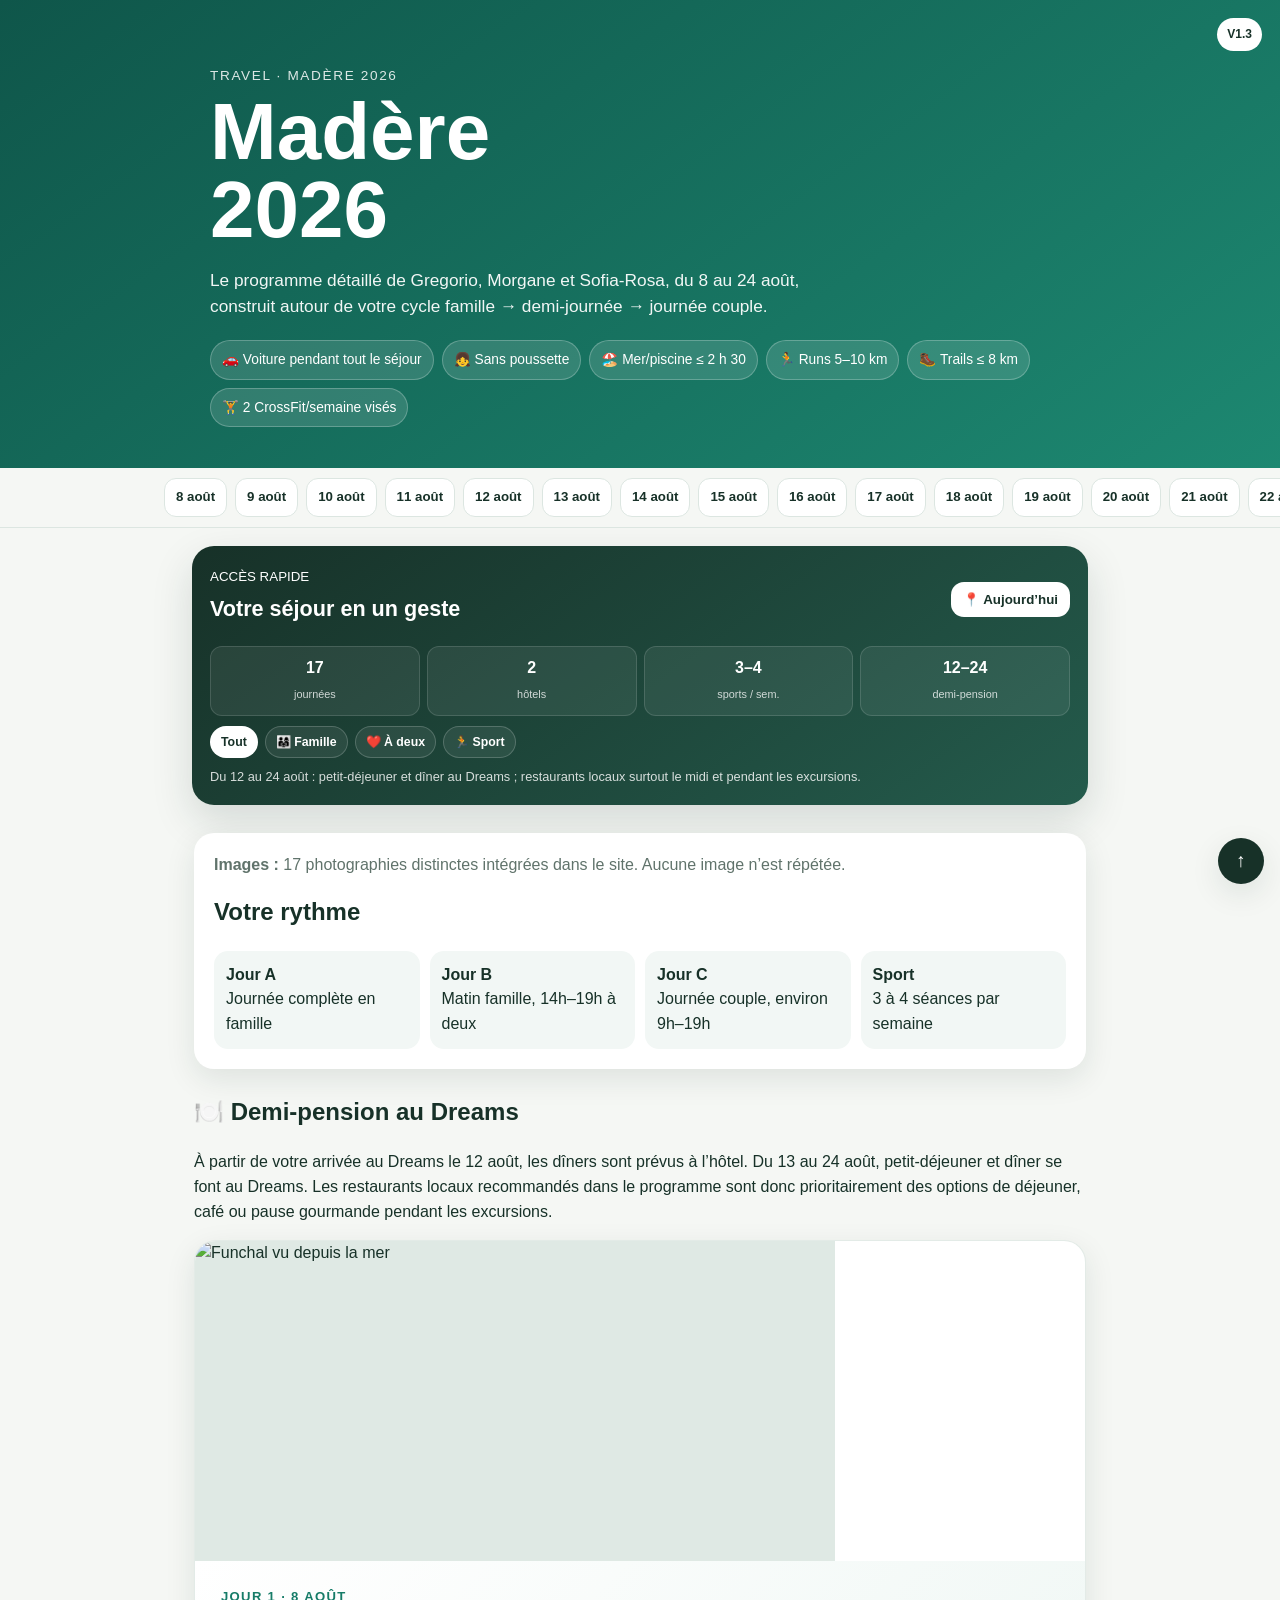
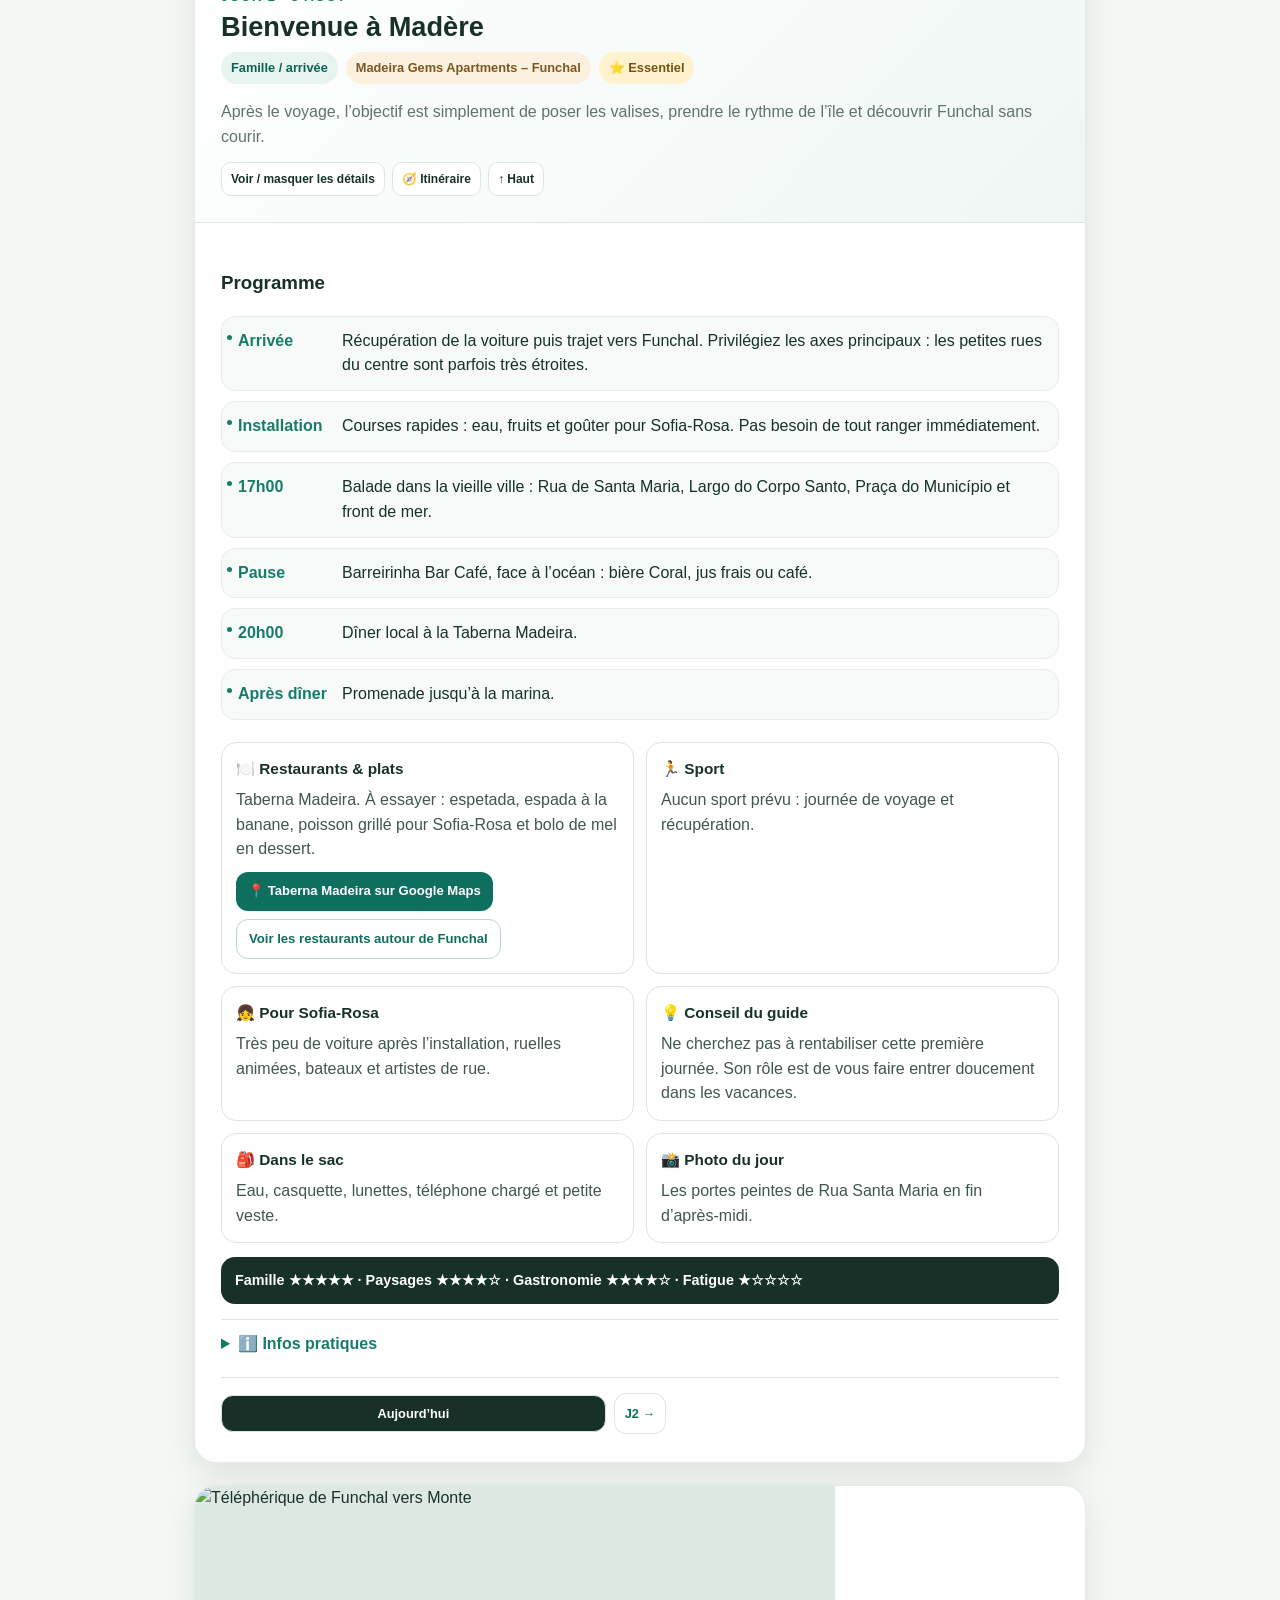
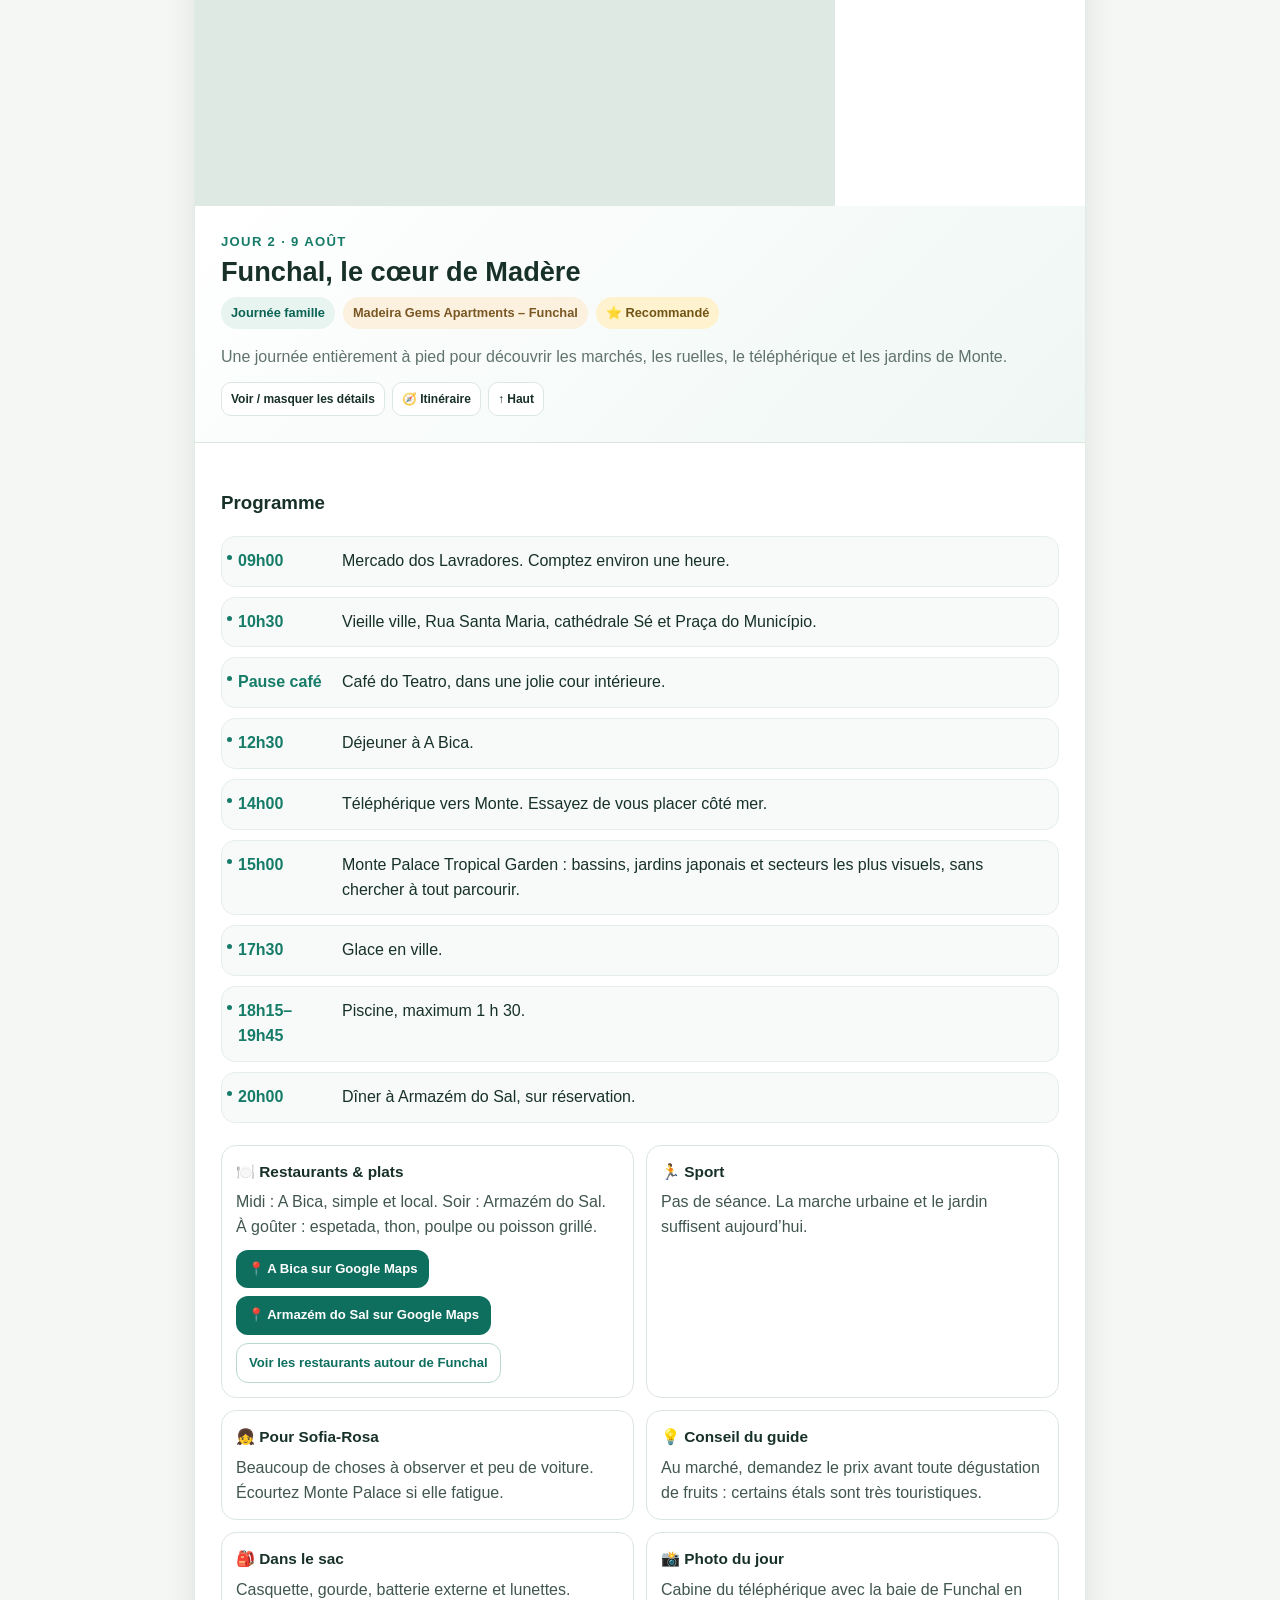
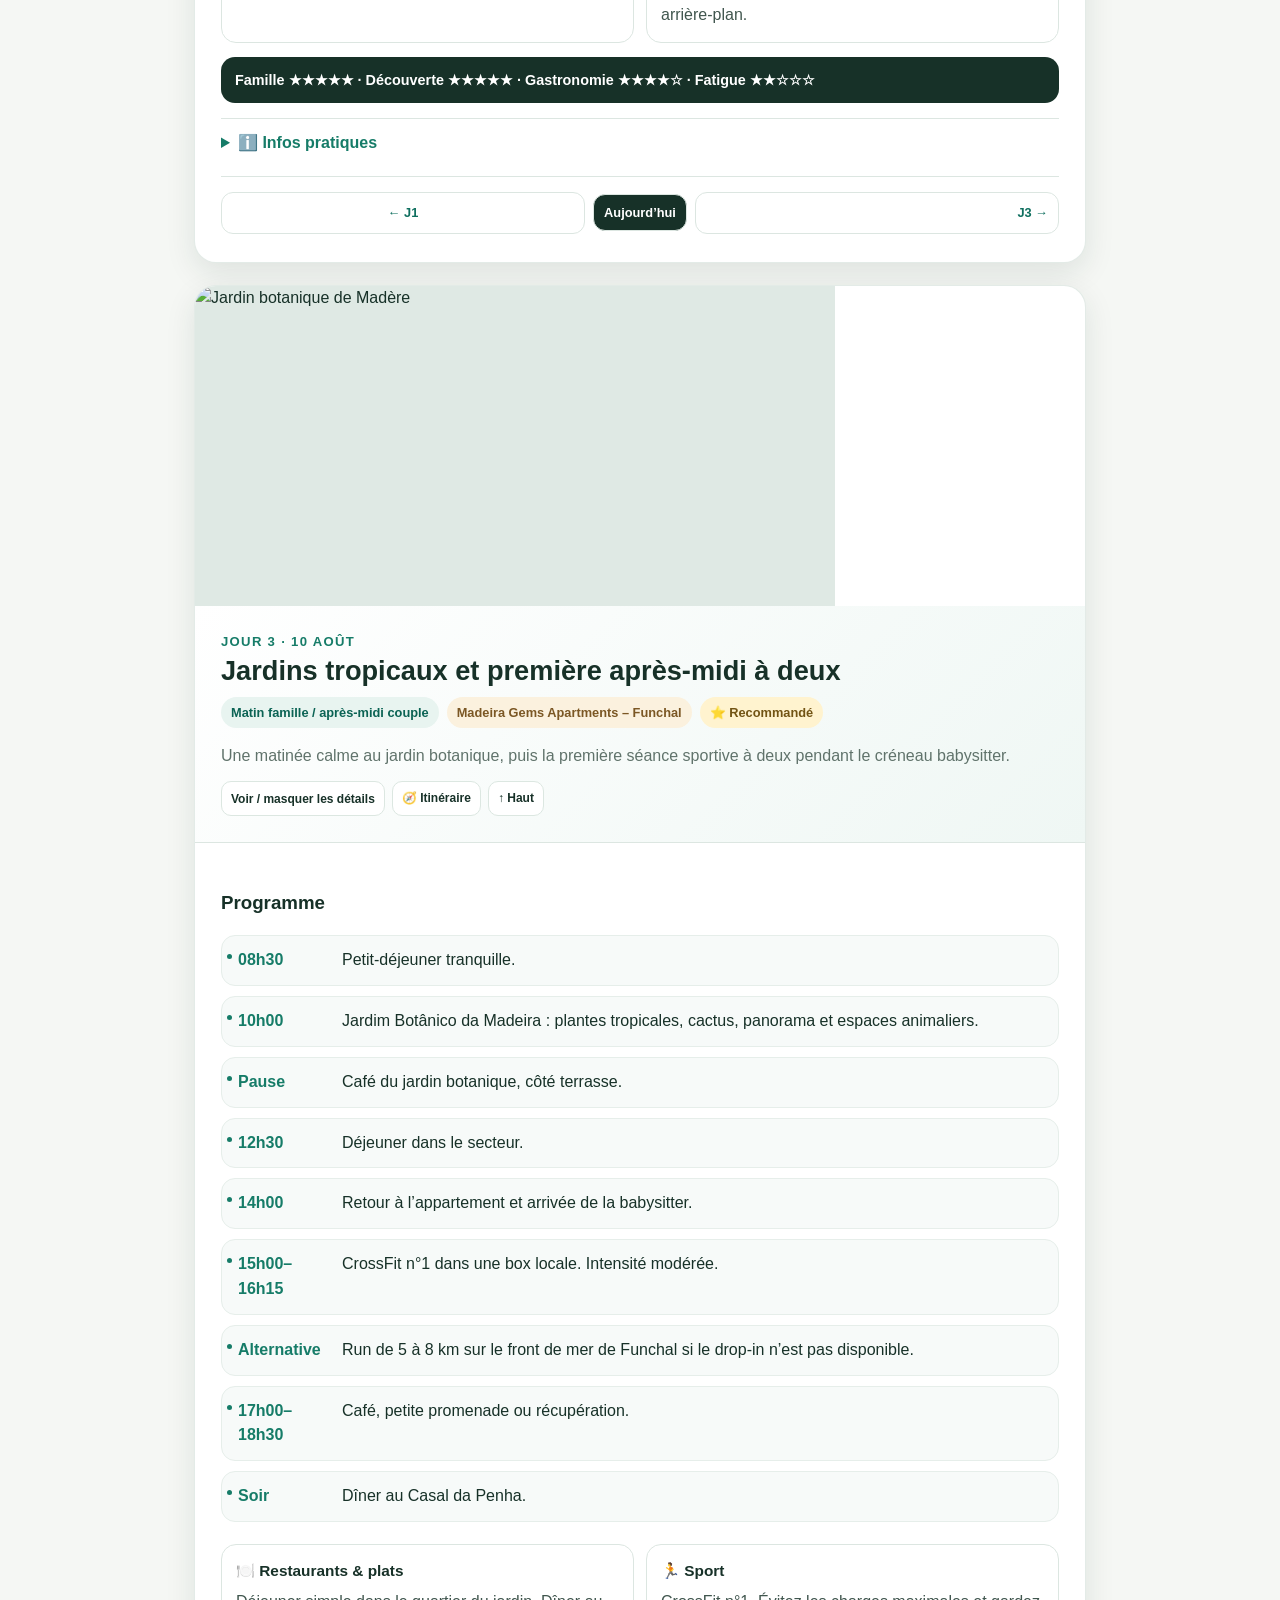
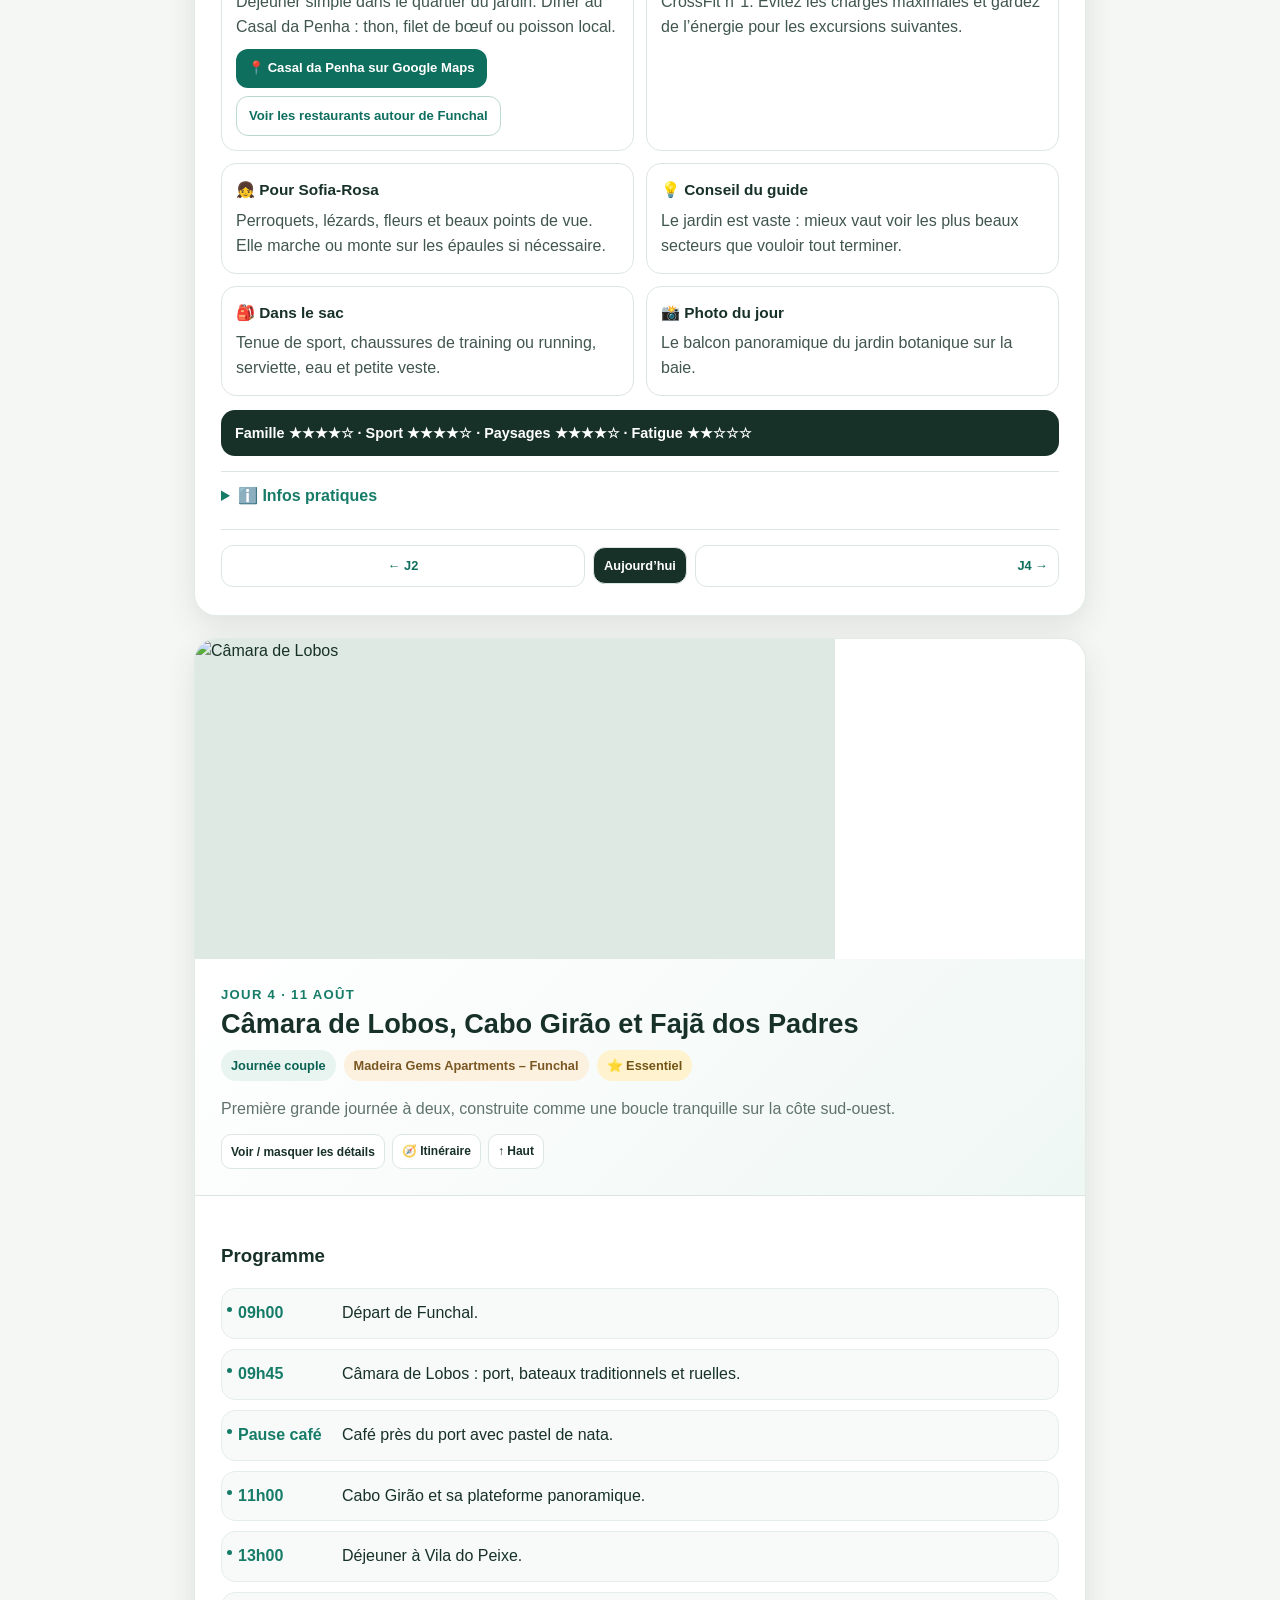
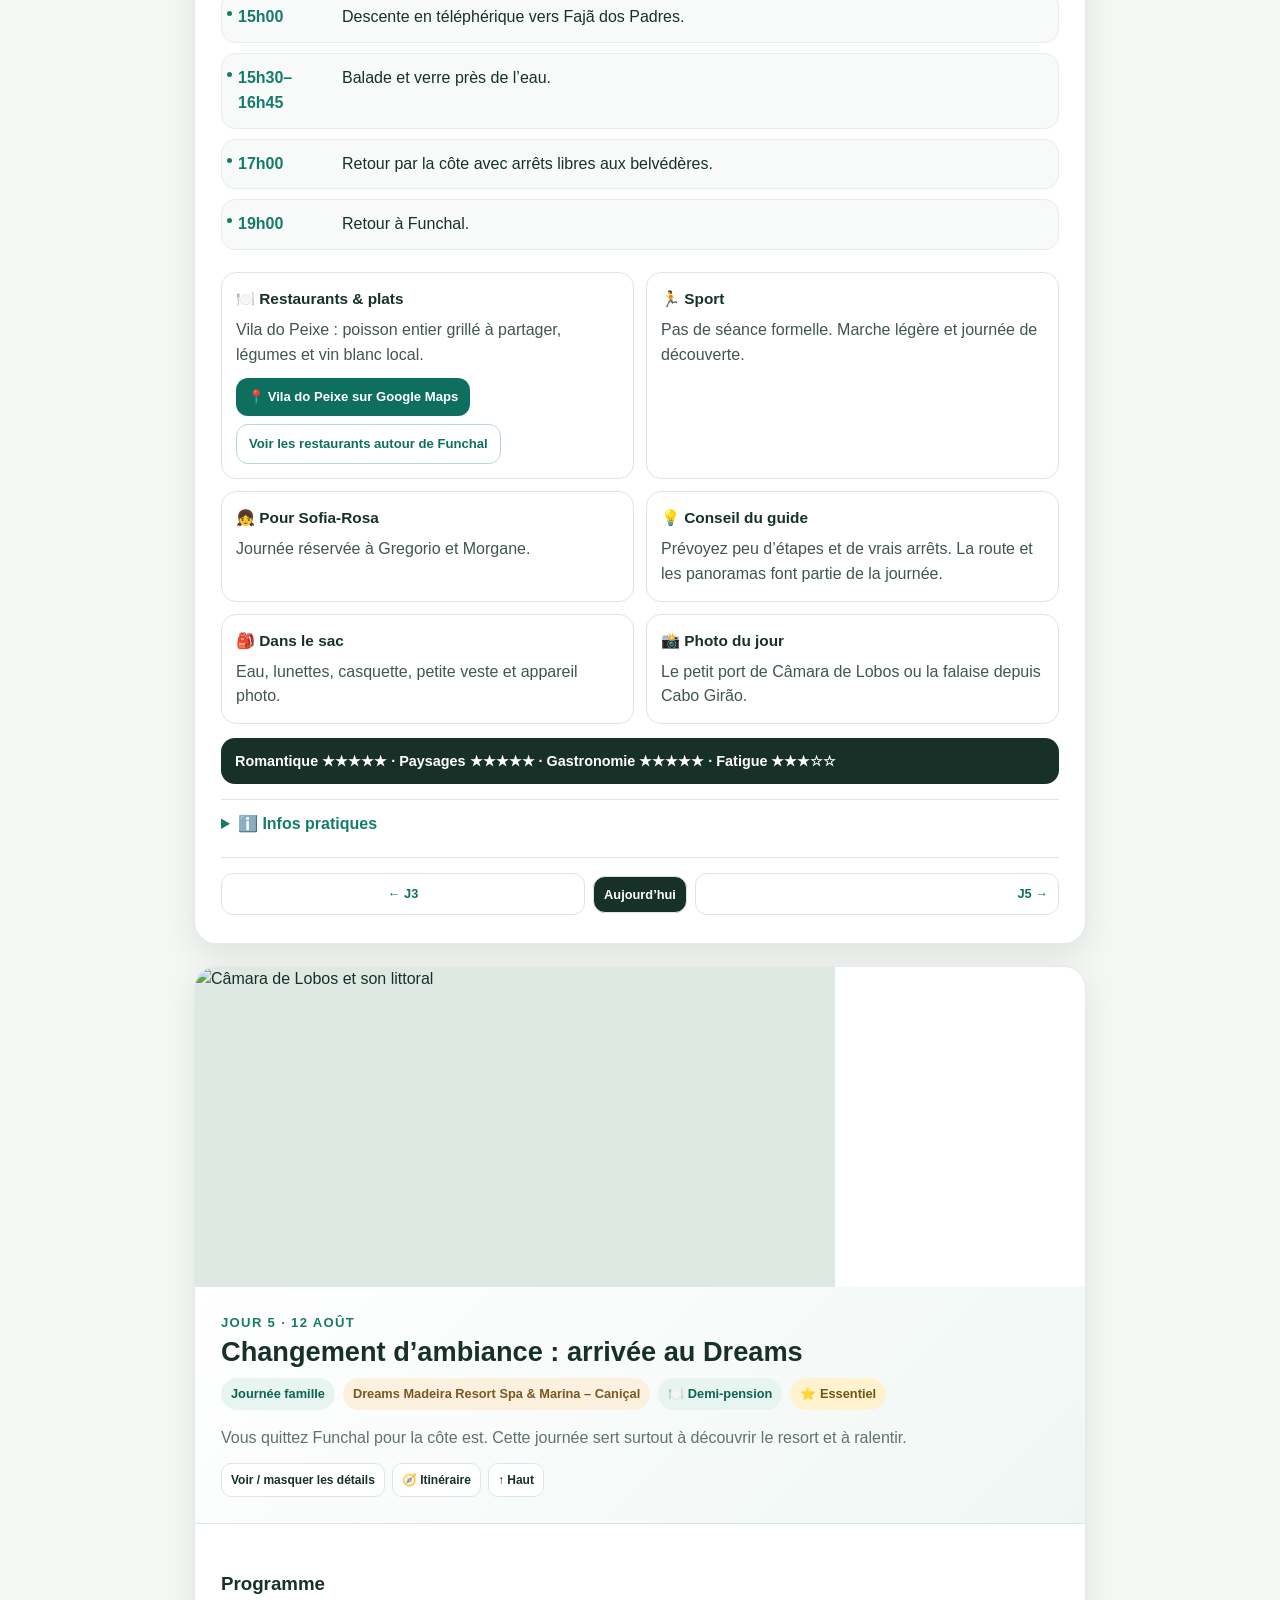
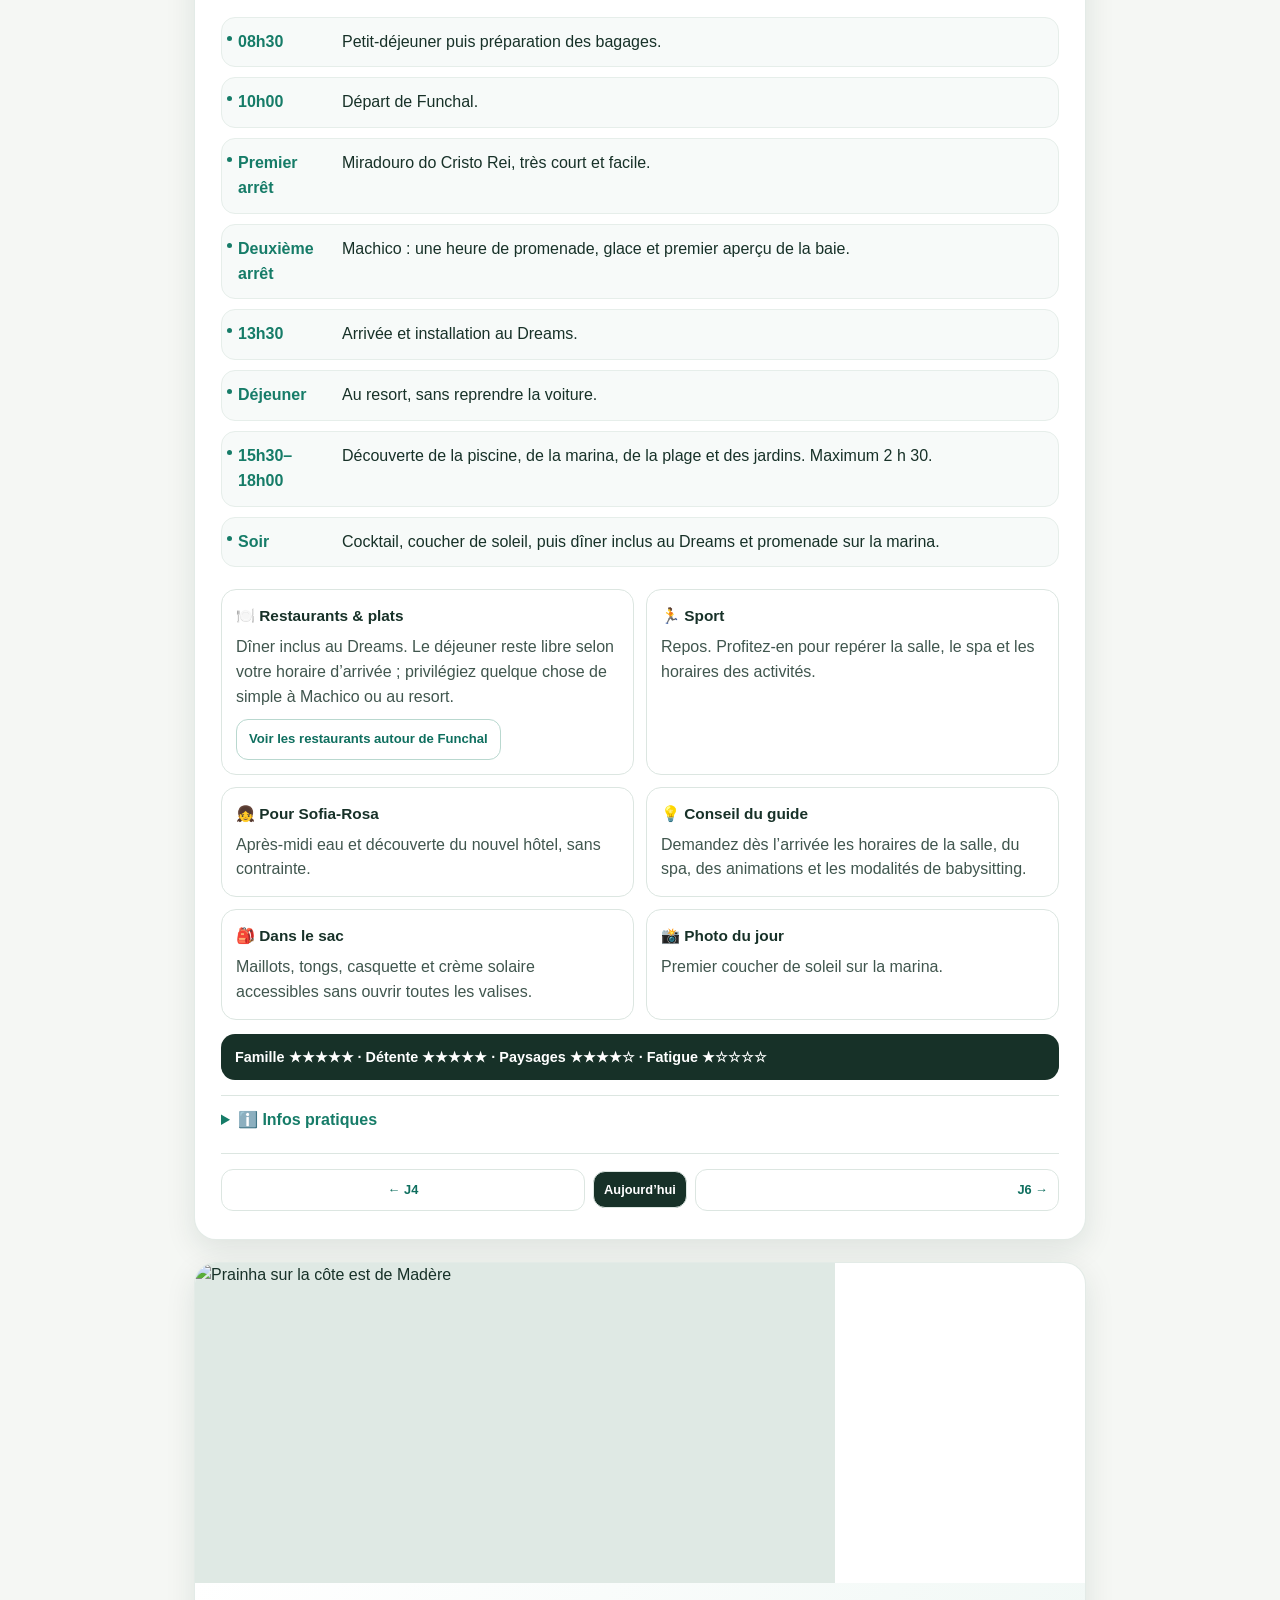
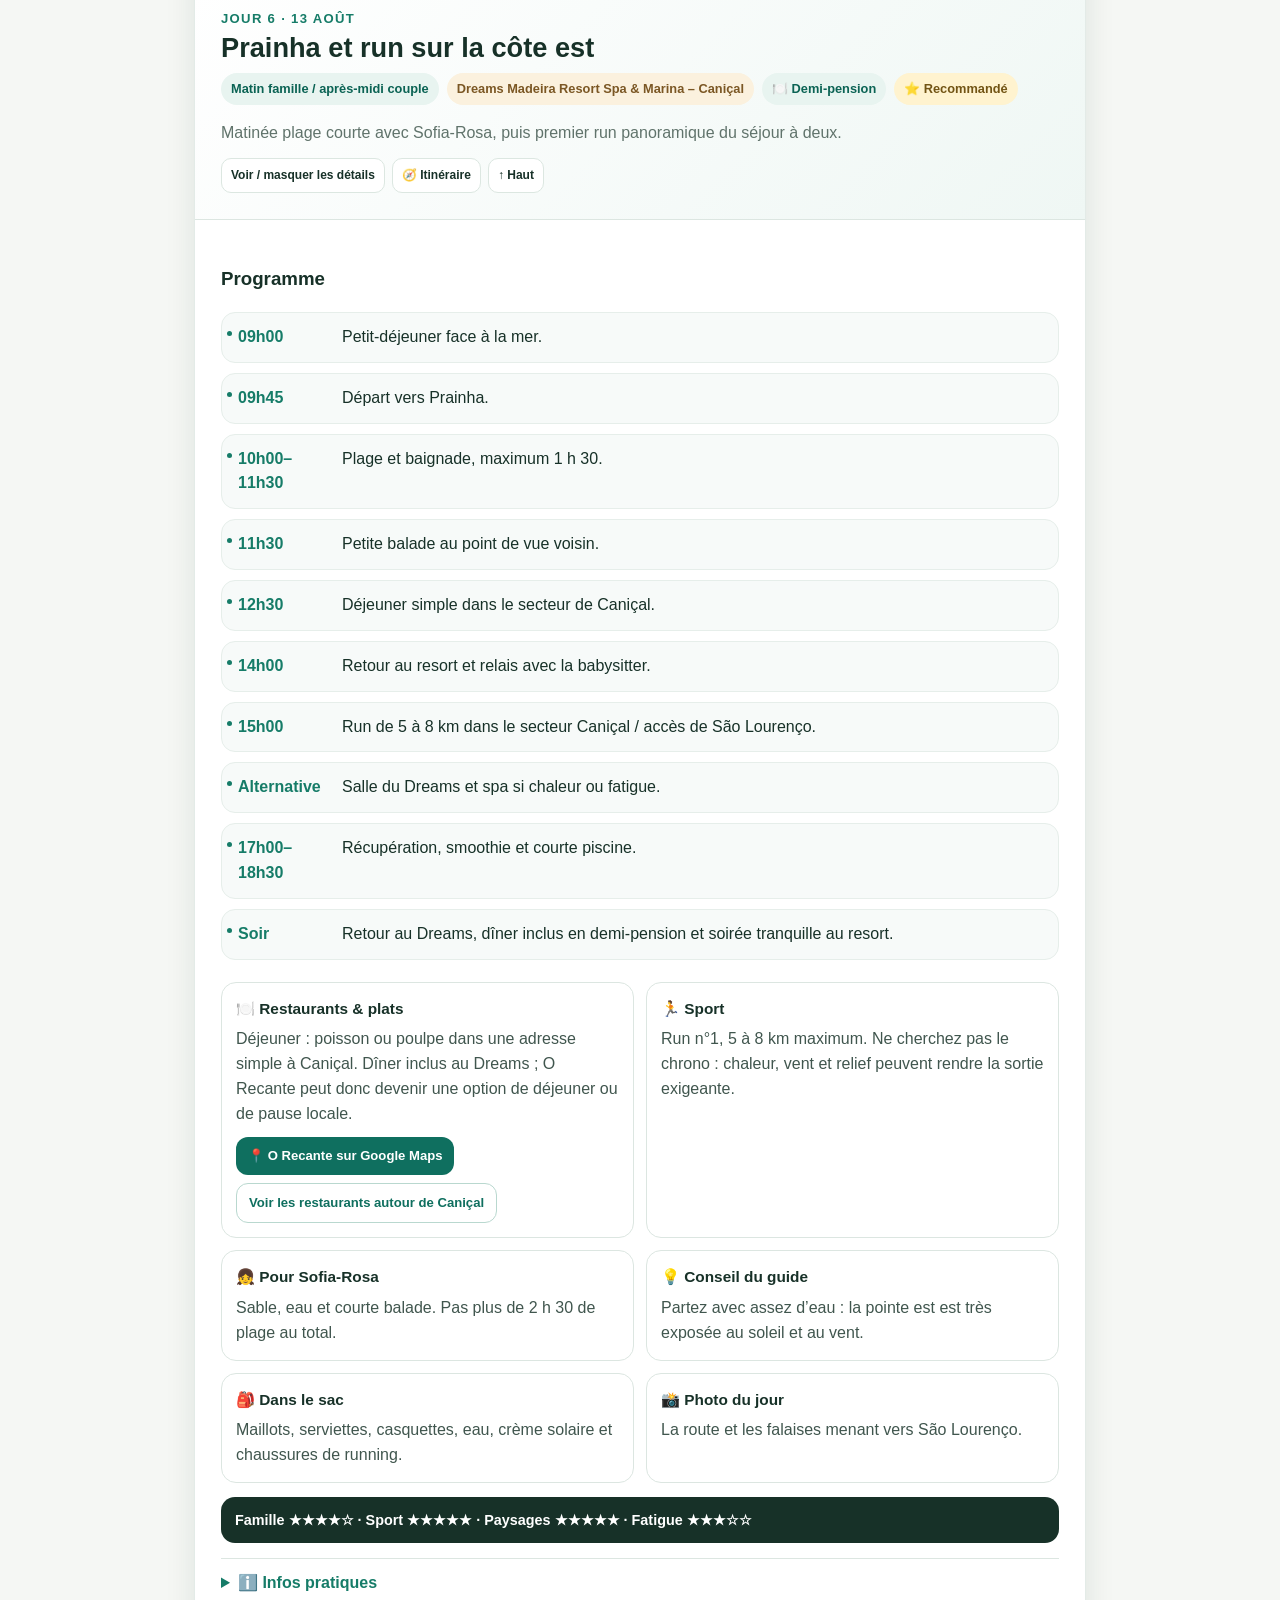
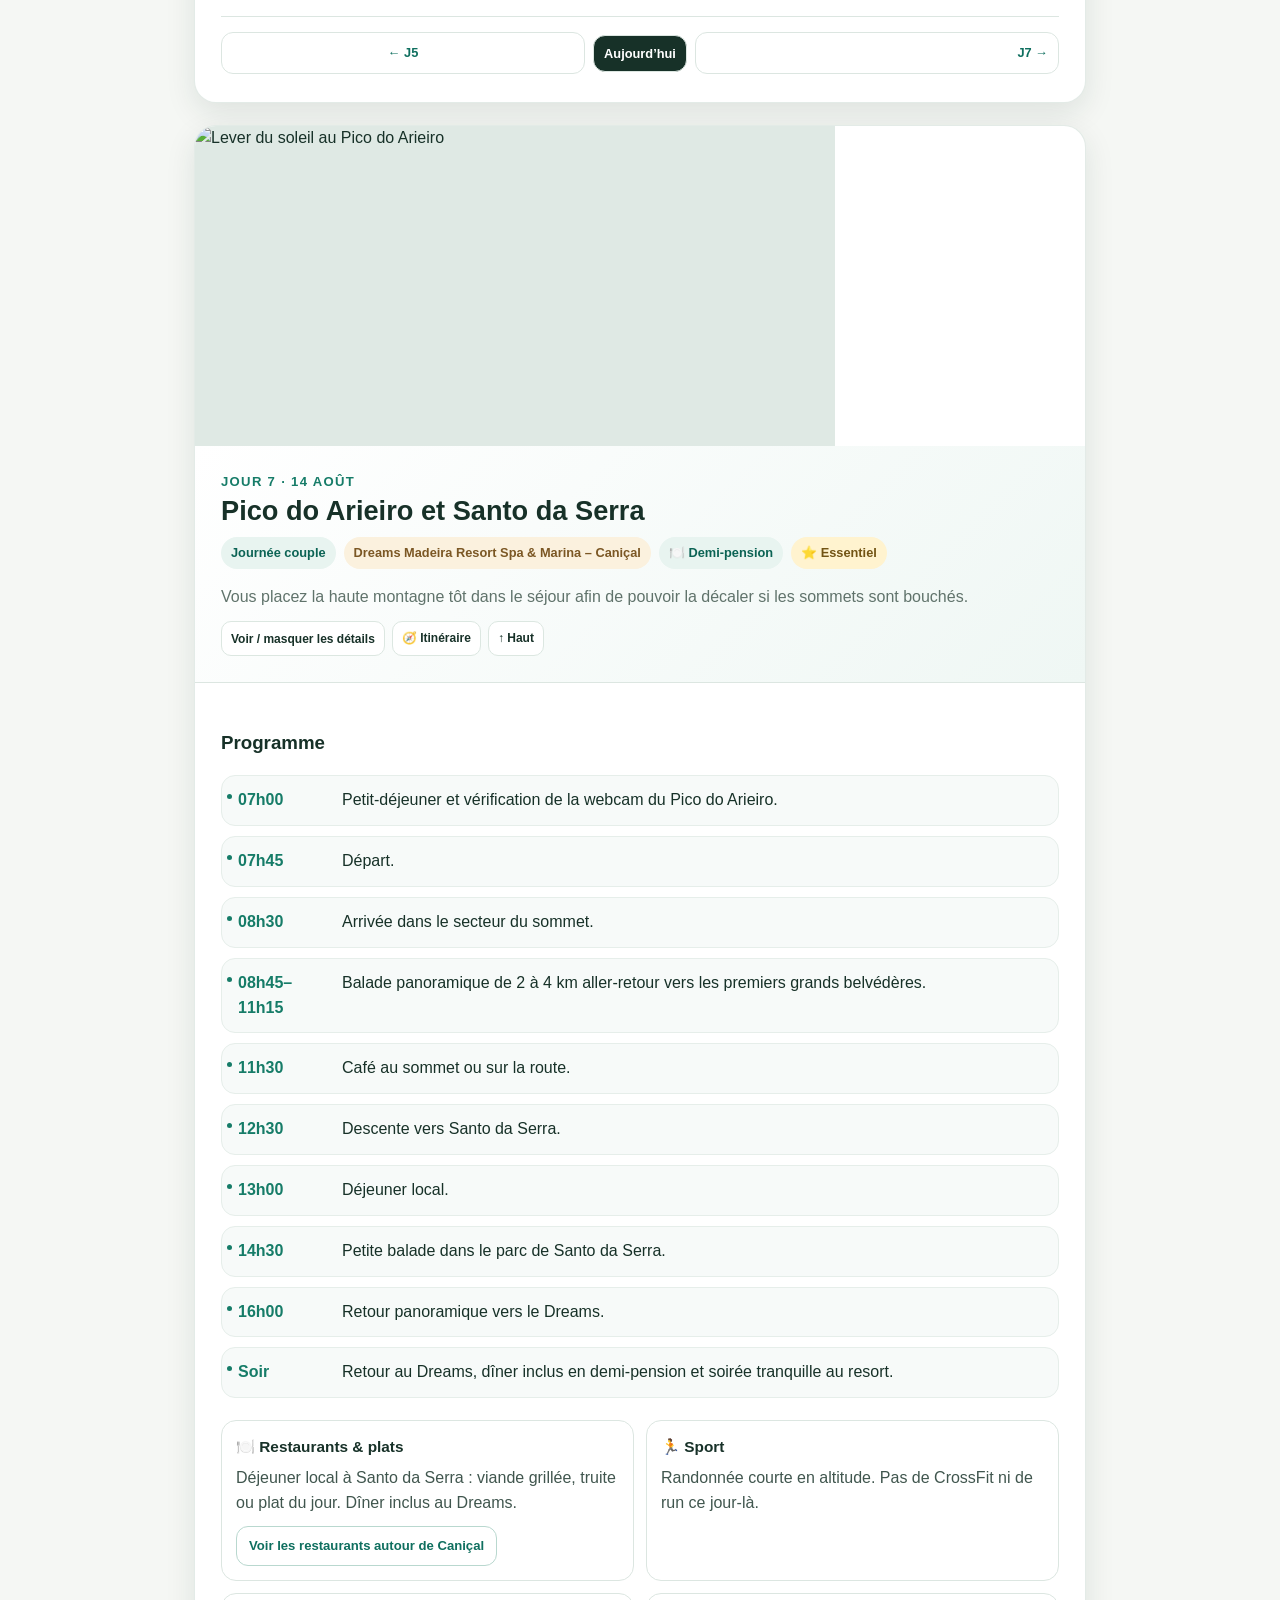
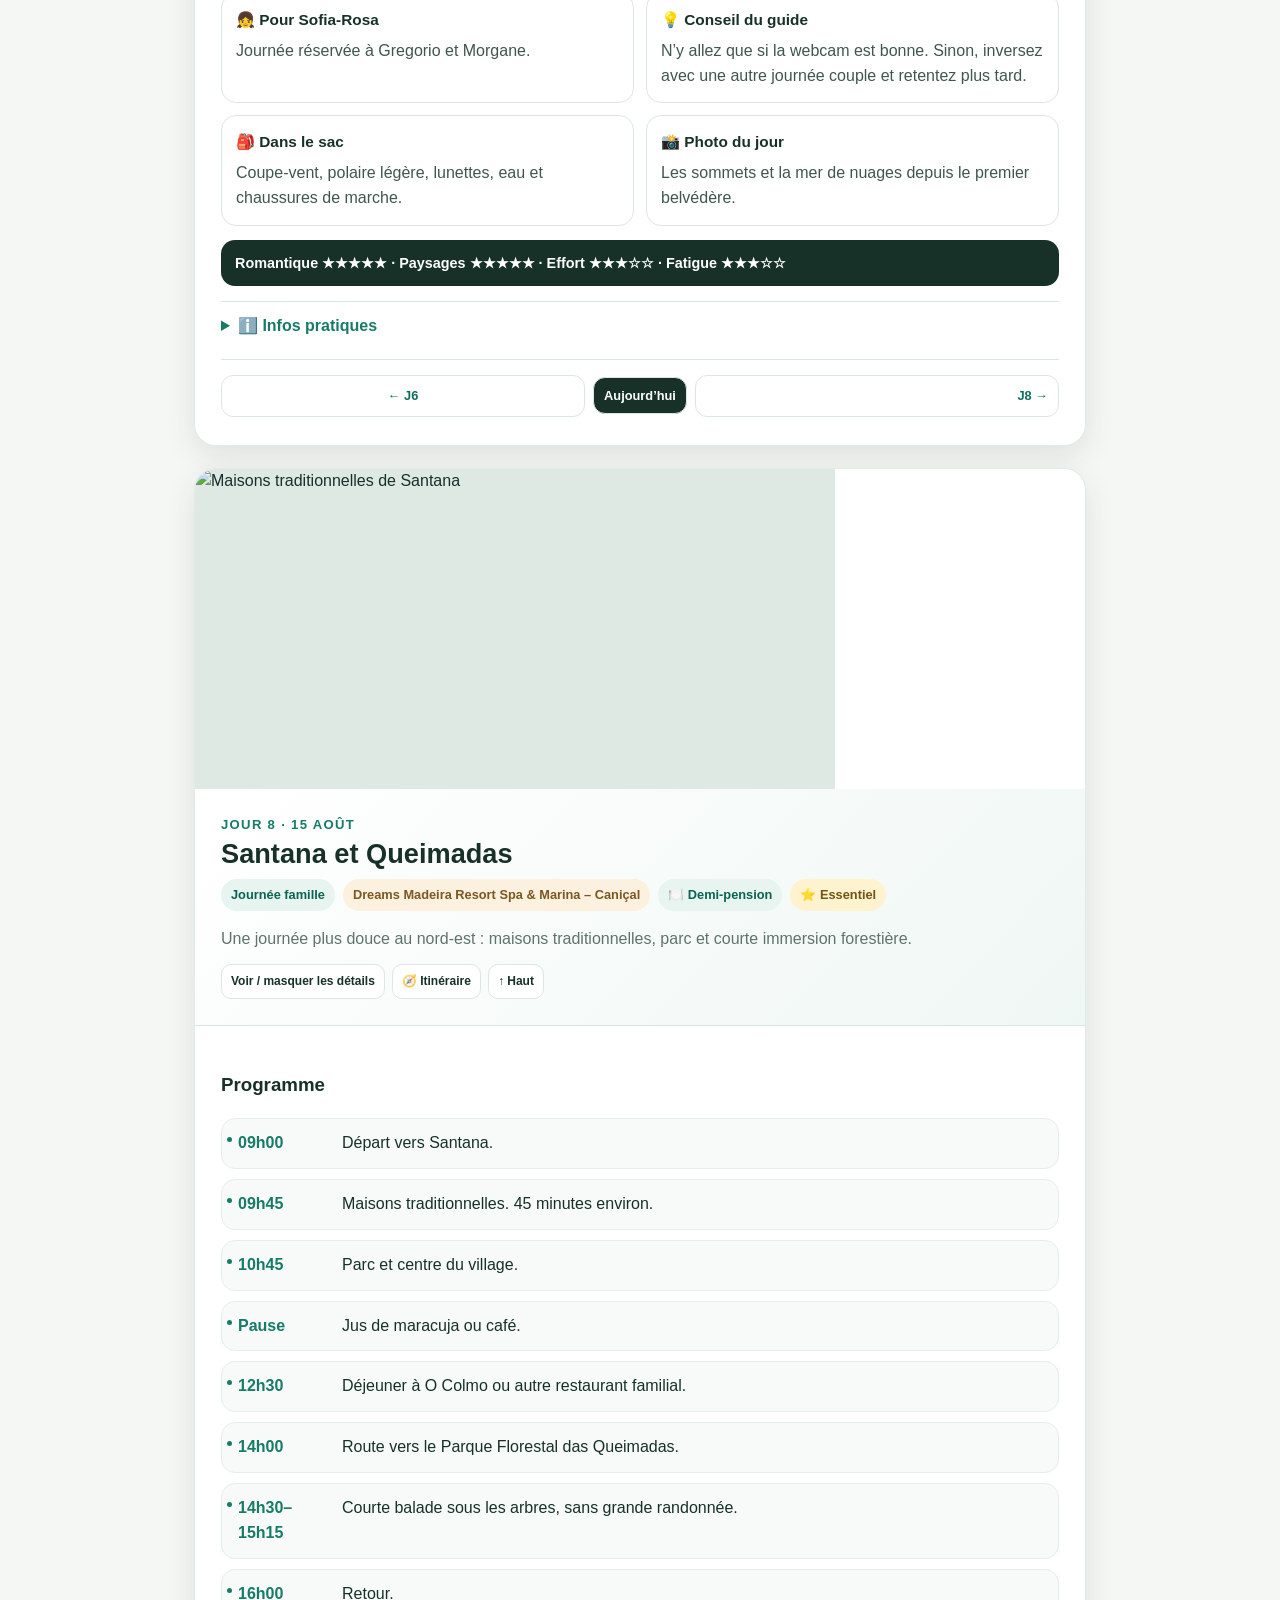
==== commit 4e3b6889: "Launch Travel V1.3 companion features" ====
--- a/index.html
+++ b/index.html
@@ -1 +1 @@
-<!doctype html><html><head><meta charset="utf-8"><meta name="viewport" content="width=device-width,initial-scale=1,viewport-fit=cover"><meta name="theme-color" content="#0f564a"><title>Travel V1.2 · Madère 2026</title></head><body style="margin:0;background:#f5f7f4"><script src="site/part-0.js"></script><script src="site/part-1.js"></script><script src="site/part-2.js"></script><script src="site/part-3.js"></script><script src="site/part-4.js"></script><script>if(window.__travelParts&&window.__travelParts.length==5){let h=window.__travelParts.join('');const parser=new DOMParser();const doc=parser.parseFromString(h,'text/html');const C=n=>'https://commons.wikimedia.org/wiki/Special:Redirect/file/'+encodeURIComponent(n)+'?width=1280';const fallback='https://upload.wikimedia.org/wikipedia/commons/thumb/1/1c/Madeira_-_Funchal_-_Coastline_(6198192877).jpg/960px-Madeira_-_Funchal_-_Coastline_(6198192877).jpg';const photos=[fallback,C('Funchal Cable Car Madeira.jpg'),C('Madeira - Madeira Botanical Garden (32722280953).jpg'),C('Camara de Lobos, Madeira.jpg'),C('Madeira - Camara de Lobos - 11.jpg'),C('Prainha - Ilha da Madeira - Portugal (8106760222).jpg'),C('Watching the sunrise at Pico do Arieiro (52892939754).jpg'),C('Santana, Madeira typical houses.jpg'),C('Madeira - Machico - the beach (32761249923).jpg'),C('Madeira - Ponta de São Lourenço (32727242484).jpg'),C('Madeira-Canical-harbour-14ASD.jpg'),C('Fanal Madeira.jpg'),C('Porto Moniz, Madeira, sunrise over pools.jpg'),C('Madeira - Camara de Lobos - 03.jpg'),C('Pico do Arieiro (33266992472).jpg'),C('Sunset seen from the Lido Viewpoint, Funchal, Madeira, Portugal (PPL1-Corrected) julesvernex2.jpg'),C('Madeira Airport 2018.jpg')];const alts=['Funchal vu depuis la mer','Téléphérique de Funchal vers Monte','Jardin botanique de Madère','Câmara de Lobos','Câmara de Lobos et son littoral','Prainha sur la côte est de Madère','Lever du soleil au Pico do Arieiro','Maisons traditionnelles de Santana','Baie de Machico','Ponta de São Lourenço','Port de Caniçal','Forêt de Fanal','Porto Moniz au lever du jour','Panorama de Câmara de Lobos','Pico do Arieiro au-dessus des nuages','Coucher de soleil à Funchal','Aéroport de Madère'];for(let i=1;i<=17;i++){const im=doc.querySelector('#day-'+i+' .day-photo img');if(im){im.setAttribute('src',photos[i-1]);im.setAttribute('alt',alts[i-1]);im.setAttribute('referrerpolicy','no-referrer');im.setAttribute('loading',i<=2?'eager':'lazy');im.setAttribute('decoding','async');im.setAttribute('fetchpriority',i===1?'high':'auto');im.setAttribute('style','display:block;width:100%;height:100%;object-fit:cover');im.setAttribute('onerror',"if(!this.dataset.fallback){this.dataset.fallback='1';this.src='"+fallback+"';}");}}[...doc.querySelectorAll('div')].forEach(el=>{const t=(el.textContent||'').trim();if(t==='V1.2 · TEST PHOTO STATIQUE J1'||t==='PHOTO FIX V17')el.remove();});h='<!doctype html>'+doc.documentElement.outerHTML;document.open();document.write(h);document.close();}else{document.body.innerHTML='<div style="font:700 18px sans-serif;padding:30px">Erreur de chargement local Travel</div>';}</script></body></html>+<!doctype html><html><head><meta charset="utf-8"><meta name="viewport" content="width=device-width,initial-scale=1,viewport-fit=cover"><meta name="theme-color" content="#0f564a"><title>Travel V1.3 · Madère 2026</title></head><body style="margin:0;background:#f5f7f4"><script src="site/part-0.js"></script><script src="site/part-1.js"></script><script src="site/part-2.js"></script><script src="site/part-3.js"></script><script src="site/part-4.js"></script><script>if(window.__travelParts&&window.__travelParts.length==5){let h=window.__travelParts.join('');const parser=new DOMParser();const doc=parser.parseFromString(h,'text/html');doc.title='Travel V1.3 · Madère 2026';const C=n=>'https://commons.wikimedia.org/wiki/Special:Redirect/file/'+encodeURIComponent(n)+'?width=1280';const fallback='https://upload.wikimedia.org/wikipedia/commons/thumb/1/1c/Madeira_-_Funchal_-_Coastline_(6198192877).jpg/960px-Madeira_-_Funchal_-_Coastline_(6198192877).jpg';const photos=[fallback,C('Funchal Cable Car Madeira.jpg'),C('Madeira - Madeira Botanical Garden (32722280953).jpg'),C('Camara de Lobos, Madeira.jpg'),C('Madeira - Camara de Lobos - 11.jpg'),C('Prainha - Ilha da Madeira - Portugal (8106760222).jpg'),C('Watching the sunrise at Pico do Arieiro (52892939754).jpg'),C('Santana, Madeira typical houses.jpg'),C('Madeira - Machico - the beach (32761249923).jpg'),C('Madeira - Ponta de São Lourenço (32727242484).jpg'),C('Madeira-Canical-harbour-14ASD.jpg'),C('Fanal Madeira.jpg'),C('Porto Moniz, Madeira, sunrise over pools.jpg'),C('Madeira - Camara de Lobos - 03.jpg'),C('Pico do Arieiro (33266992472).jpg'),C('Sunset seen from the Lido Viewpoint, Funchal, Madeira, Portugal (PPL1-Corrected) julesvernex2.jpg'),C('Madeira Airport 2018.jpg')];const alts=['Funchal vu depuis la mer','Téléphérique de Funchal vers Monte','Jardin botanique de Madère','Câmara de Lobos','Câmara de Lobos et son littoral','Prainha sur la côte est de Madère','Lever du soleil au Pico do Arieiro','Maisons traditionnelles de Santana','Baie de Machico','Ponta de São Lourenço','Port de Caniçal','Forêt de Fanal','Porto Moniz au lever du jour','Panorama de Câmara de Lobos','Pico do Arieiro au-dessus des nuages','Coucher de soleil à Funchal','Aéroport de Madère'];const mapQ=['Funchal Madeira','Monte Funchal Madeira','Madeira Botanical Garden','Camara de Lobos Madeira','Cabo Girao Madeira','Prainha Madeira','Pico do Arieiro Madeira','Santana Madeira','Machico Madeira','Ponta de Sao Lourenco Madeira','Canical Madeira','Fanal Forest Madeira','Porto Moniz Madeira','Ribeira Brava Madeira','Pico do Arieiro Madeira','Funchal Madeira','Madeira Airport'];const priority=['Essentiel','Recommandé','Recommandé','Essentiel','Essentiel','Recommandé','Essentiel','Essentiel','Recommandé','Essentiel','Option détente','Essentiel','Essentiel','Recommandé','Essentiel','Option flexible','Essentiel'];const practical=['Arrivée douce · parking en ville à anticiper','Prévoir chaussures confortables · téléphérique selon affluence','2–3 h sur place · matin idéal','Parking proche du port · balade facile','Belvédères très accessibles en voiture','Maillot + chaussures adaptées aux galets/sable','Veste chaude · départ tôt · météo changeante','Chaussures confortables · route montagneuse','Maillot · journée facile avec enfant','Chaussures de marche · eau · peu d’ombre','Journée volontairement légère','Chaussures imperméables · brume possible','Maillot · serviette · vérifier état de la mer','Route panoramique · prévoir pauses photo','Veste/coupe-vent · vérifier nuages avant départ','Réserver activité nautique si choisie','Documents + marge confortable pour l’aéroport'];for(let i=1;i<=17;i++){const day=doc.querySelector('#day-'+i);if(!day)continue;const im=day.querySelector('.day-photo img');if(im){im.setAttribute('src',photos[i-1]);im.setAttribute('alt',alts[i-1]);im.setAttribute('referrerpolicy','no-referrer');im.setAttribute('loading',i<=2?'eager':'lazy');im.setAttribute('decoding','async');im.setAttribute('style','display:block;width:100%;height:100%;object-fit:cover');im.setAttribute('onerror',"if(!this.dataset.fallback){this.dataset.fallback='1';this.src='"+fallback+"';}");}const head=day.querySelector('.day-head');if(head){const meta=head.querySelector('.meta');if(meta&&!meta.querySelector('.v13priority')){const s=doc.createElement('span');s.className='badge v13priority';s.textContent='⭐ '+priority[i-1];meta.appendChild(s);}const acts=head.querySelector('.v12actions');if(acts){const a=doc.createElement('a');a.href='https://www.google.com/maps/search/?api=1&query='+encodeURIComponent(mapQ[i-1]);a.target='_blank';a.rel='noopener';a.textContent='🧭 Itinéraire';acts.insertBefore(a,acts.lastElementChild);}}const body=day.querySelector('.day-body');if(body&&!body.querySelector('.v13practical')){const d=doc.createElement('details');d.className='v13practical';d.innerHTML='<summary>ℹ️ Infos pratiques</summary><p>'+practical[i-1]+'</p>';body.appendChild(d);}const nav=doc.createElement('div');nav.className='v13nav';if(i>1)nav.innerHTML+='<a href="#day-'+(i-1)+'">← J'+(i-1)+'</a>';nav.innerHTML+='<button type="button" class="v13today">Aujourd’hui</button>';if(i<17)nav.innerHTML+='<a href="#day-'+(i+1)+'">J'+(i+1)+' →</a>';body?.appendChild(nav);}const style=doc.createElement('style');style.textContent='.hero:after{content:"V1.3"!important}.v13nav{display:grid;grid-template-columns:1fr auto 1fr;gap:8px;align-items:center;margin:20px 0 2px;padding-top:15px;border-top:1px solid #dce6e1}.v13nav a,.v13nav button{border:1px solid #dce6e1;background:#fff;color:#0f6f5f;border-radius:12px;padding:10px;text-align:center;text-decoration:none;font-weight:850;font-size:.8rem}.v13nav a:last-child{text-align:right}.v13today{background:#173128!important;color:#fff!important}.v13priority{background:#fff3cf!important;color:#725414!important}.v13practical p{color:#40564e;margin-bottom:0}.timeline-row{position:relative;padding-left:16px}.timeline-row:before{content:"";position:absolute;left:5px;top:18px;width:5px;height:5px;border-radius:50%;background:#167c68}@media(max-width:520px){.v13nav{grid-template-columns:1fr 1fr 1fr}.v13nav a,.v13nav button{padding:9px 5px;font-size:.74rem}}';doc.head.appendChild(style);[...doc.querySelectorAll('div')].forEach(el=>{const t=(el.textContent||'').trim();if(t==='V1.2 · TEST PHOTO STATIQUE J1'||t==='PHOTO FIX V17')el.remove();});const footer=doc.querySelector('footer');if(footer)footer.textContent='Travel V1.3 · Madère 2026 · Gregorio, Morgane & Sofia-Rosa';const todayFn=()=>{const n=new Date(),num=(n.getFullYear()===2026&&n.getMonth()===7&&n.getDate()>=8&&n.getDate()<=24)?n.getDate()-7:1;location.hash='day-'+num;};doc.querySelectorAll('.v13today').forEach(b=>b.setAttribute('onclick',"(function(){var n=new Date(),x=(n.getFullYear()===2026&&n.getMonth()===7&&n.getDate()>=8&&n.getDate()<=24)?n.getDate()-7:1;document.getElementById('day-'+x).scrollIntoView({behavior:'smooth',block:'start'});})()"));h='<!doctype html>'+doc.documentElement.outerHTML;document.open();document.write(h);document.close();}else{document.body.innerHTML='<div style="font:700 18px sans-serif;padding:30px">Erreur de chargement local Travel</div>';}</script></body></html>
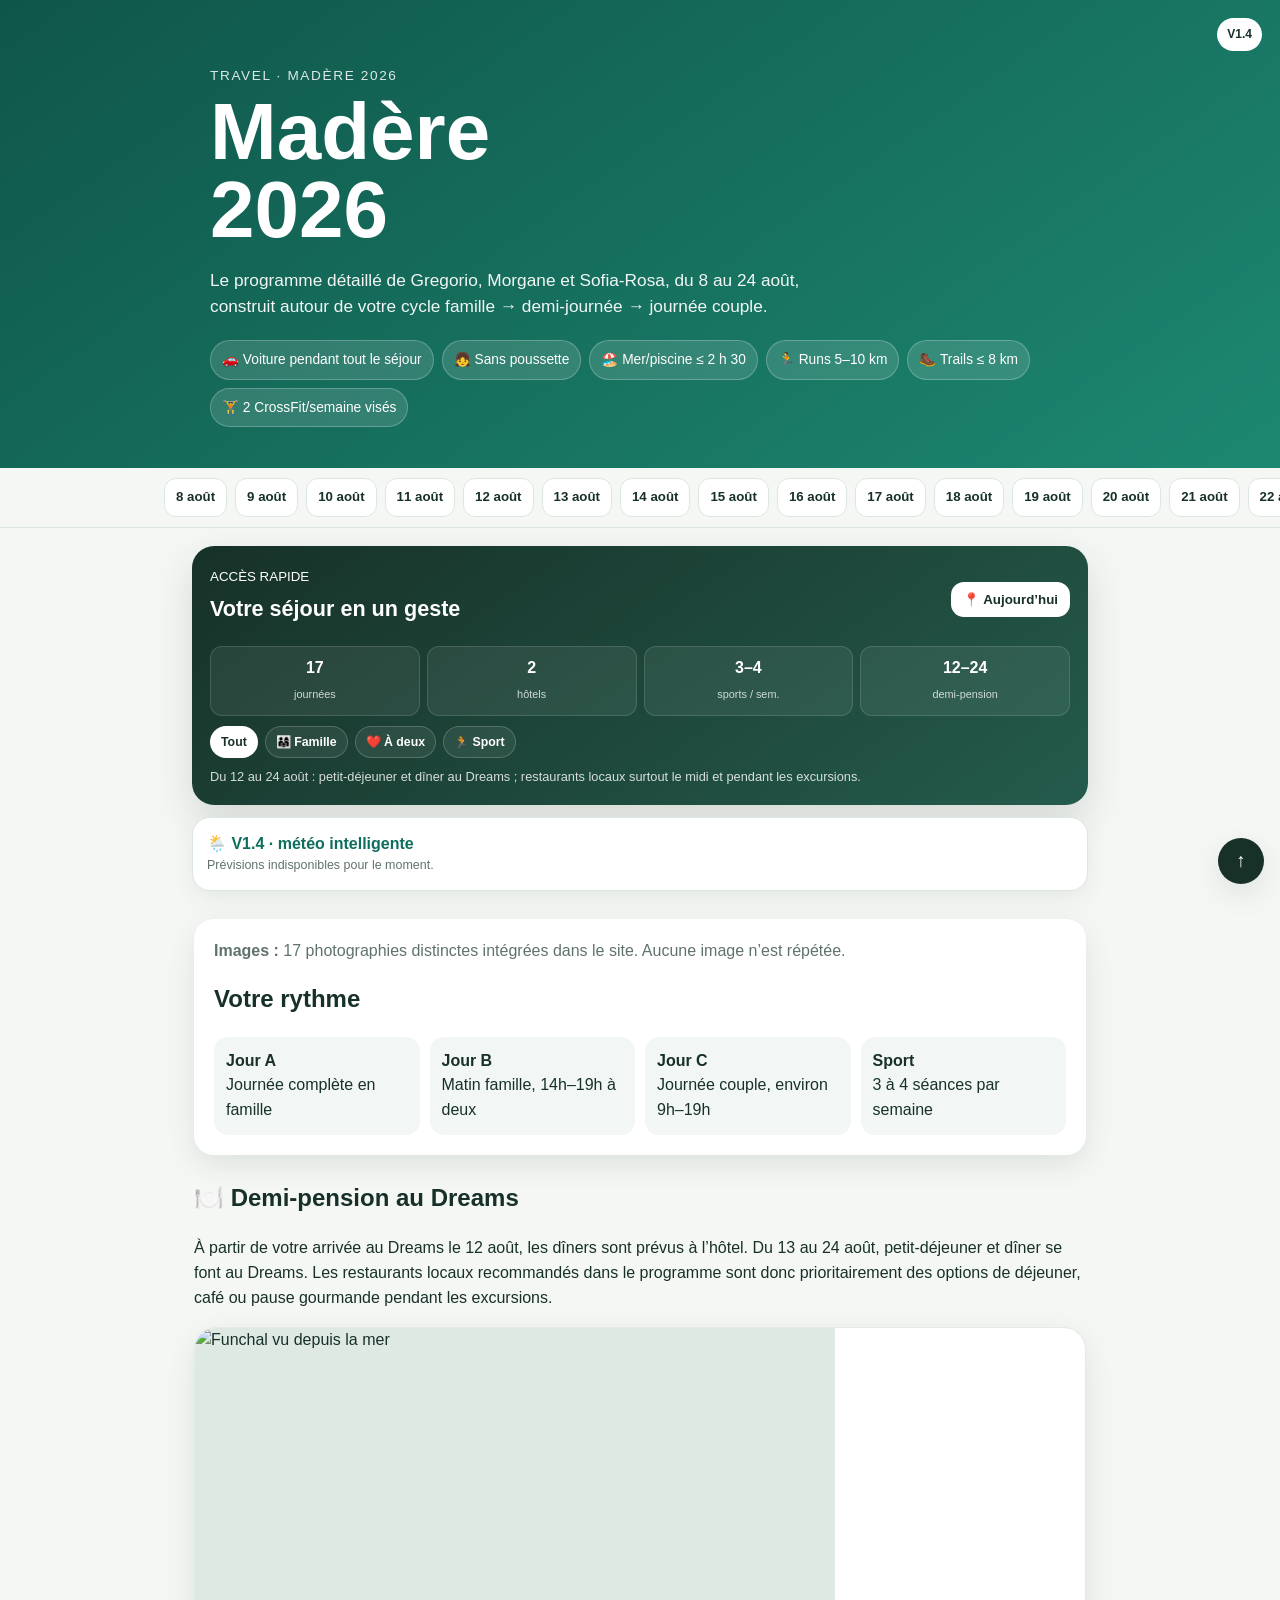
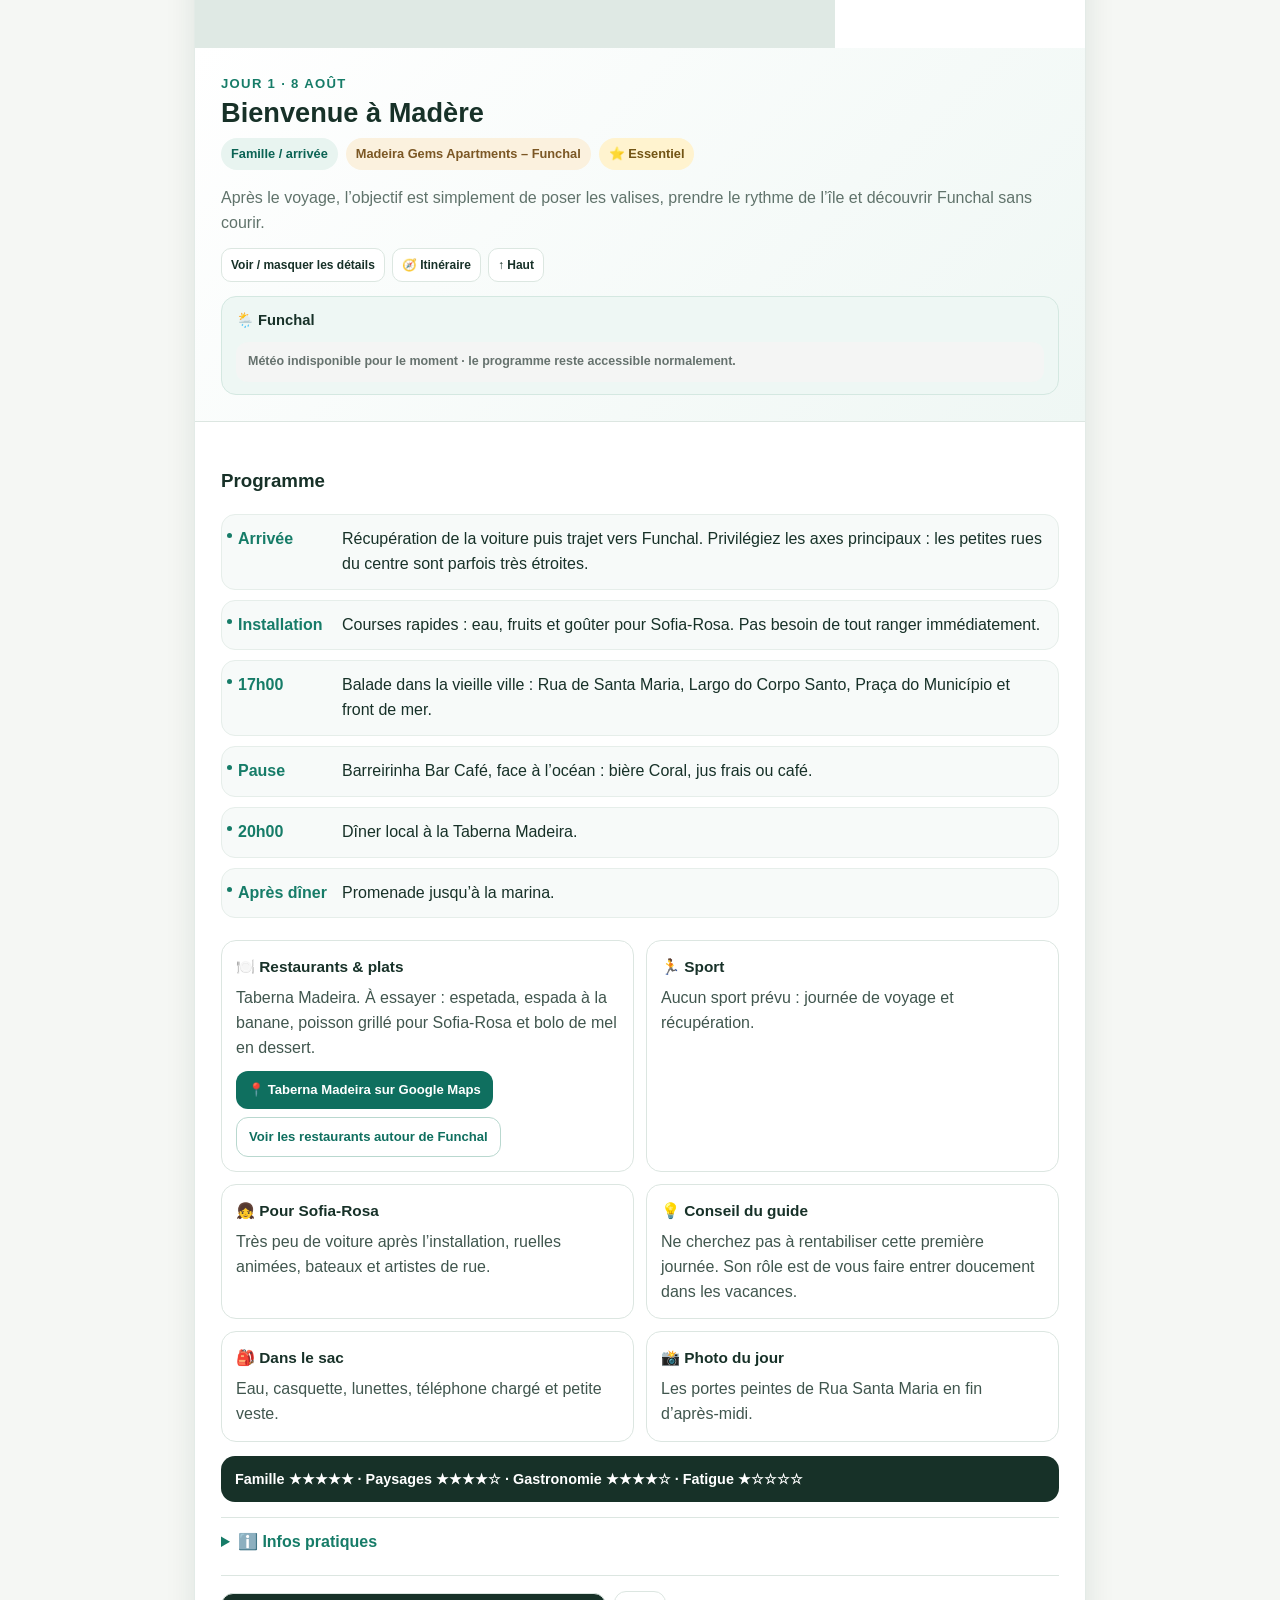
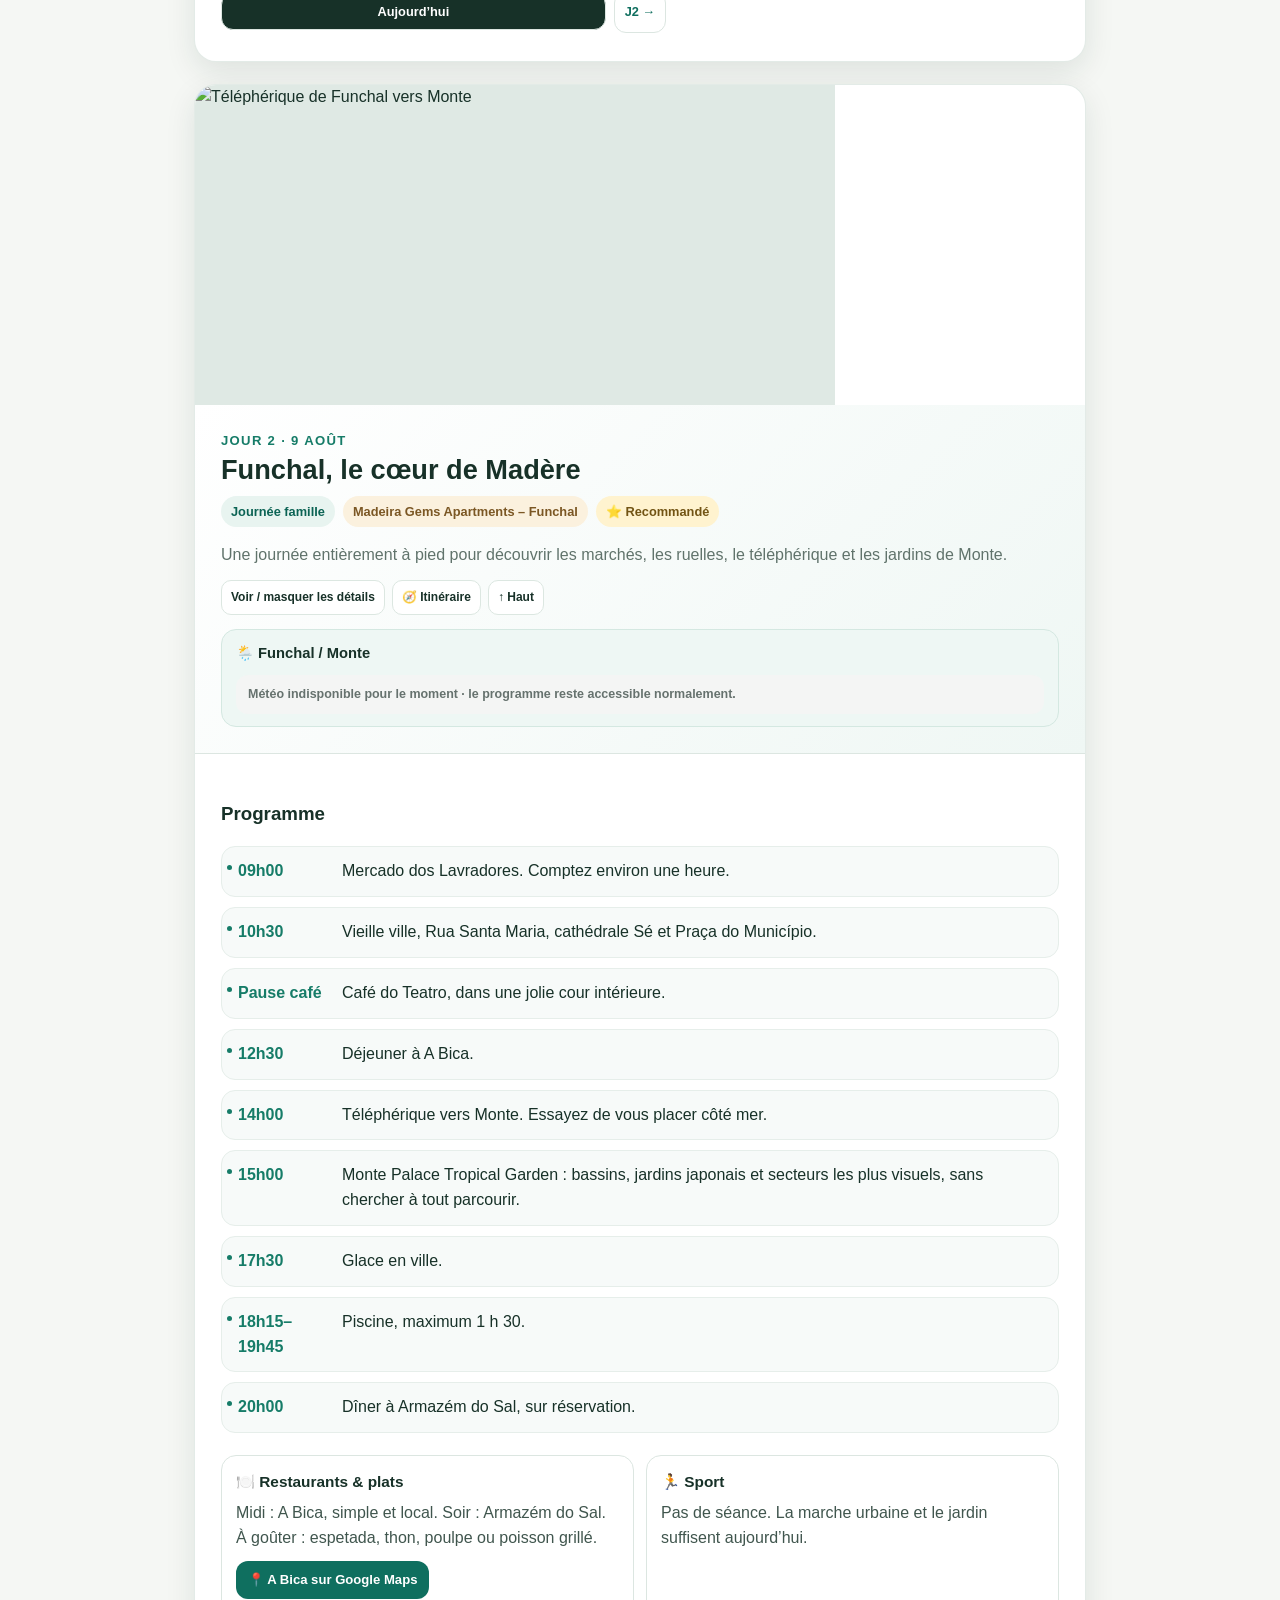
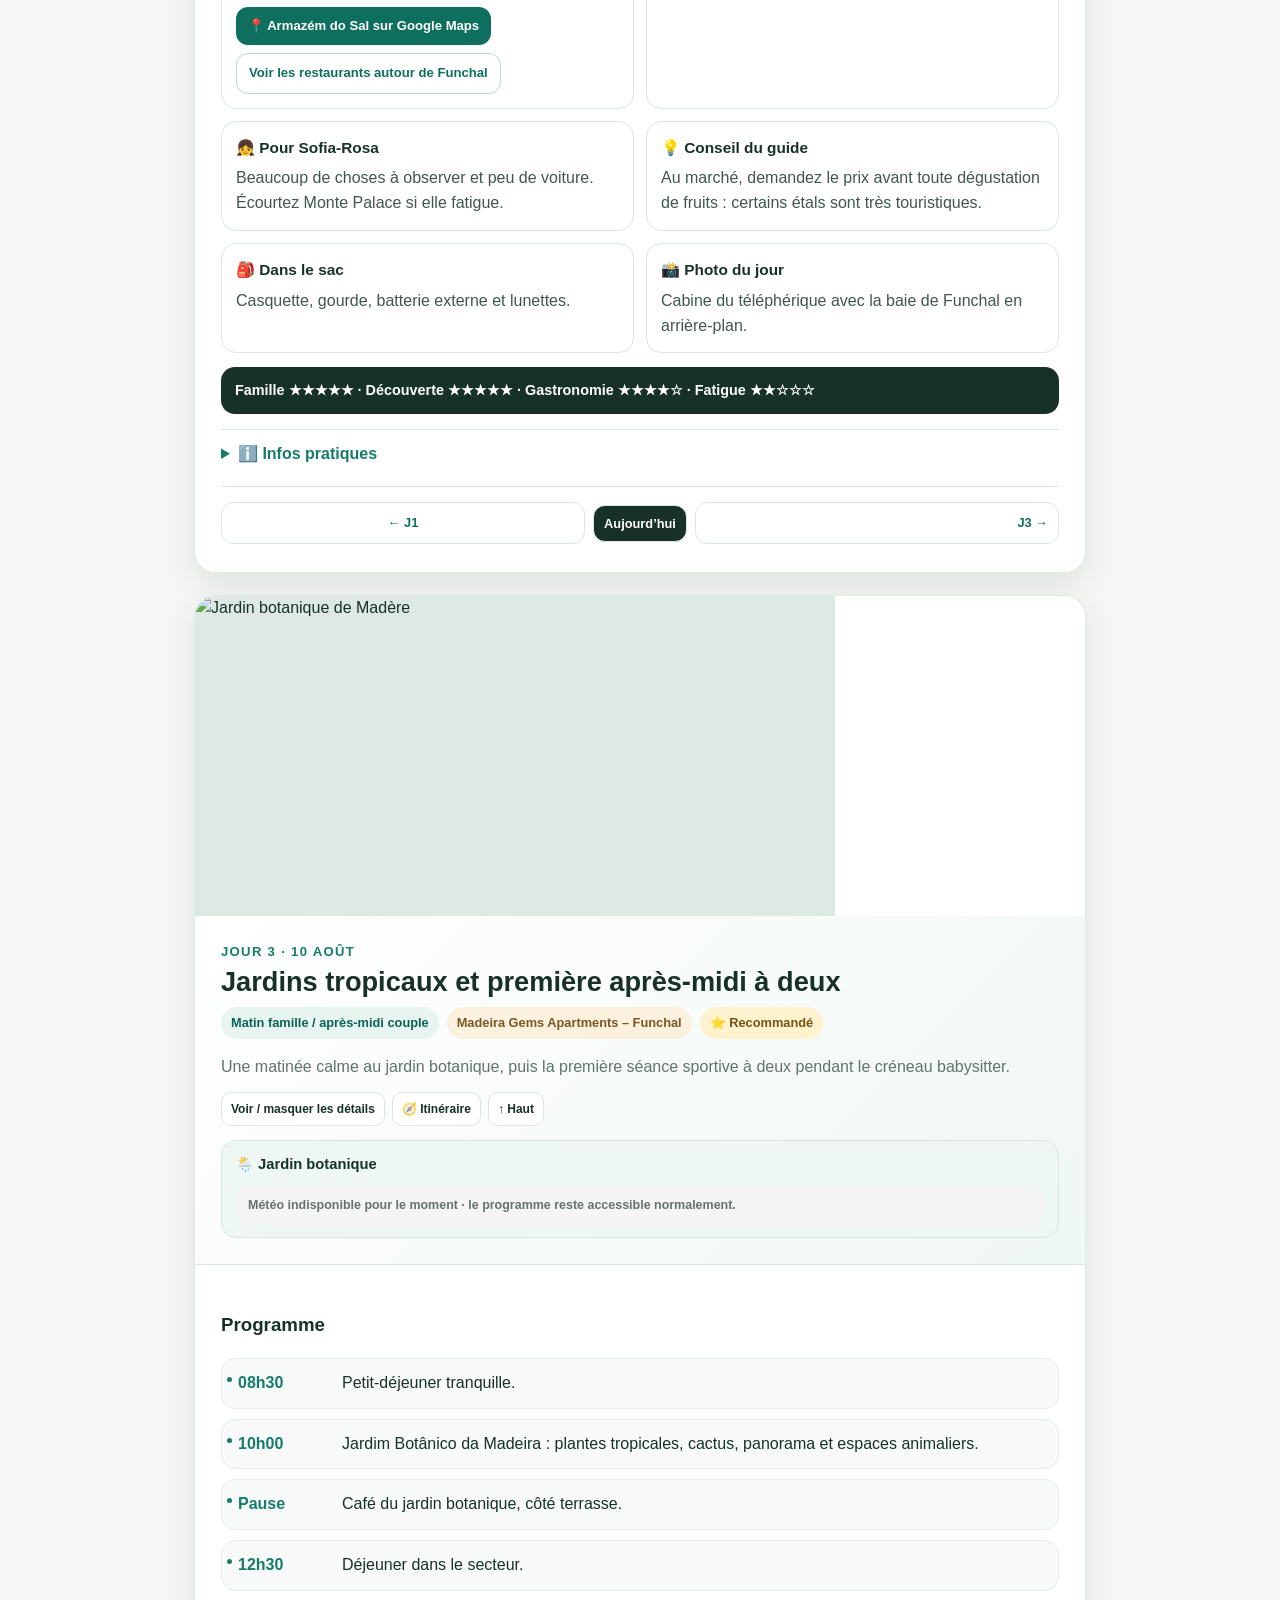
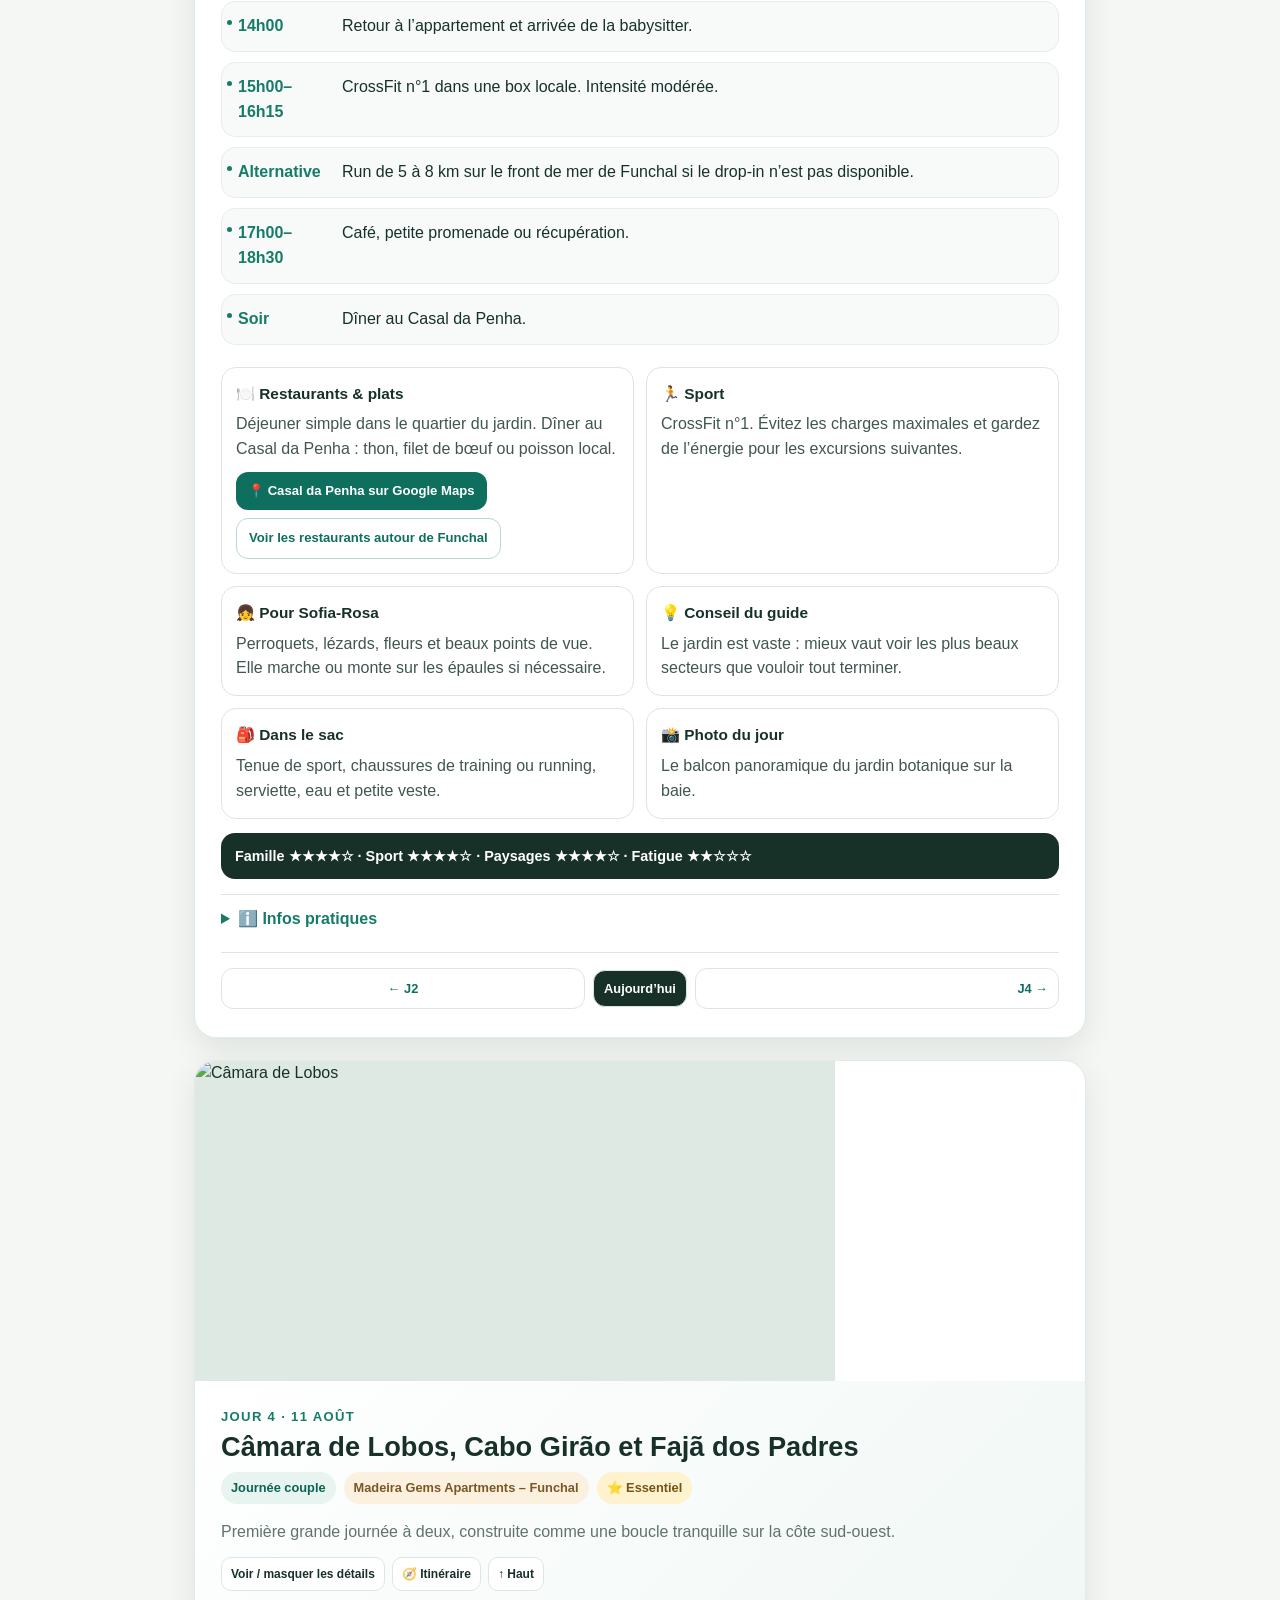
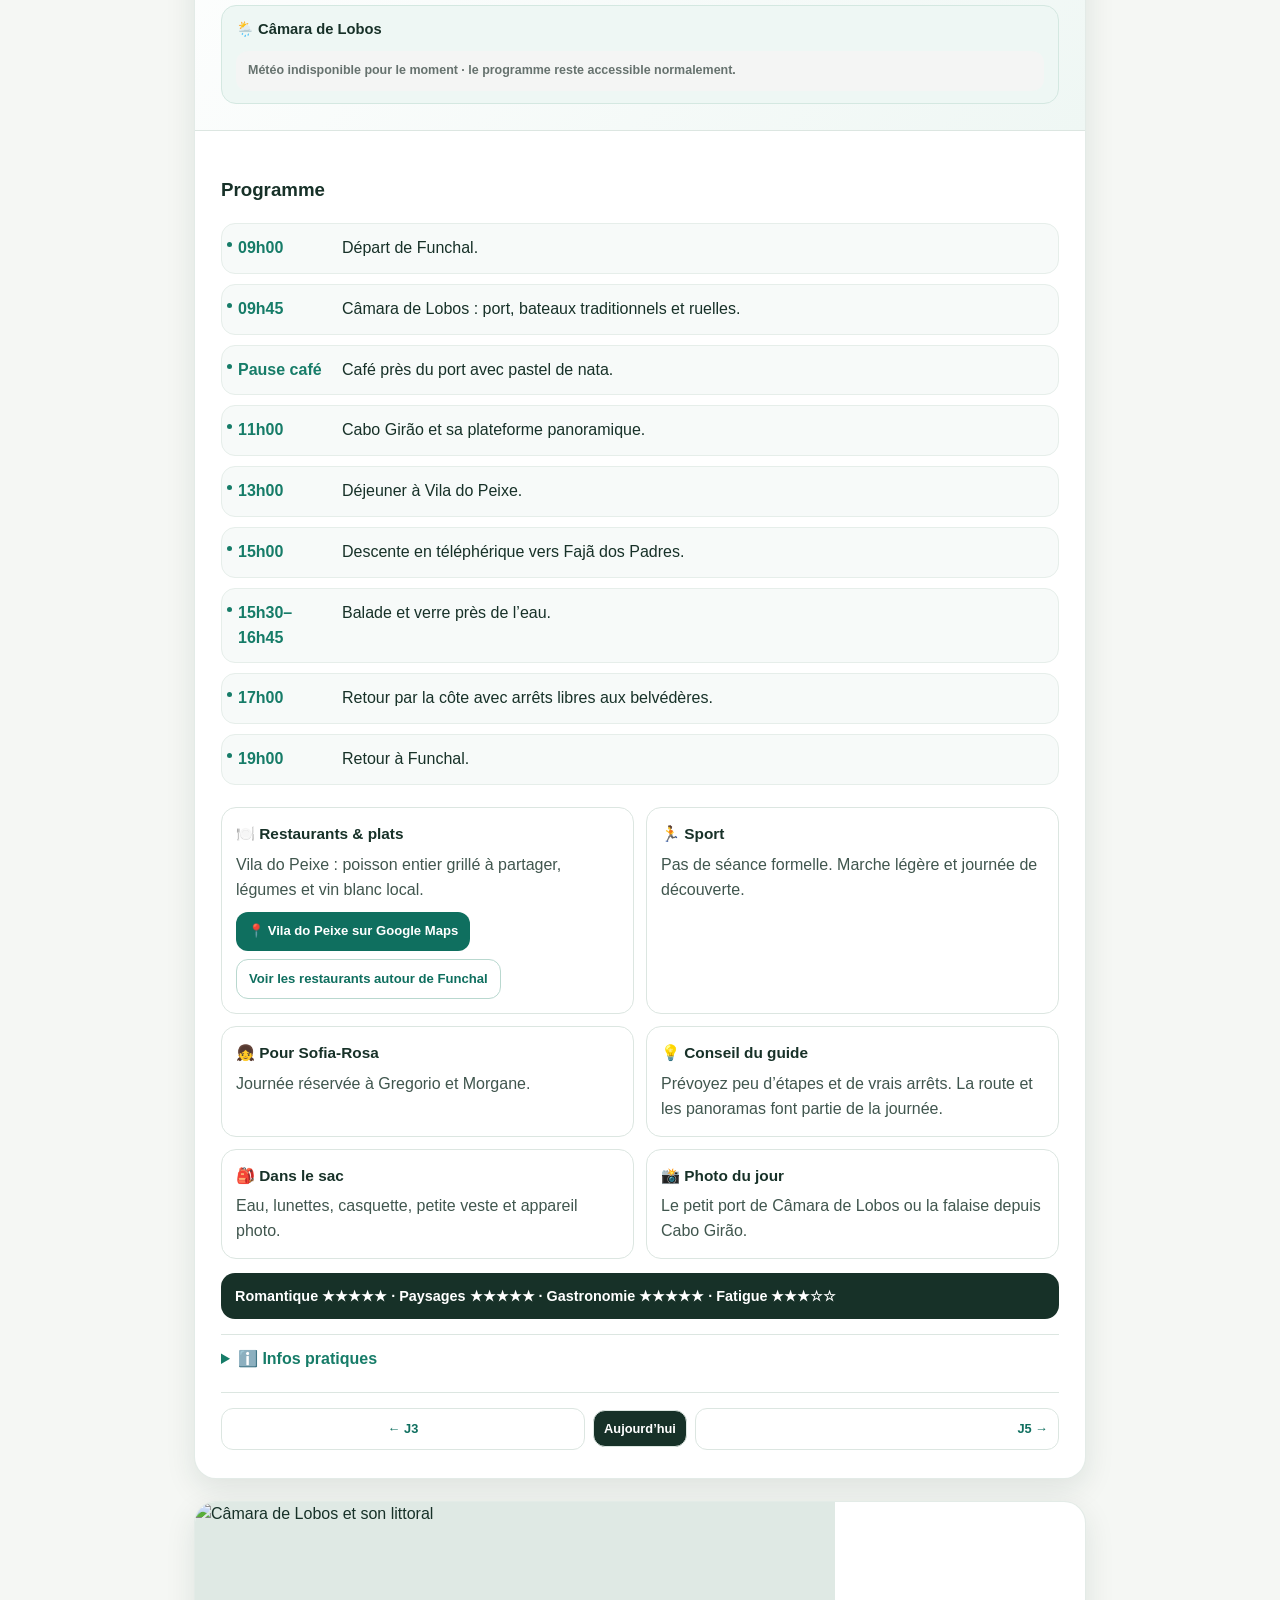
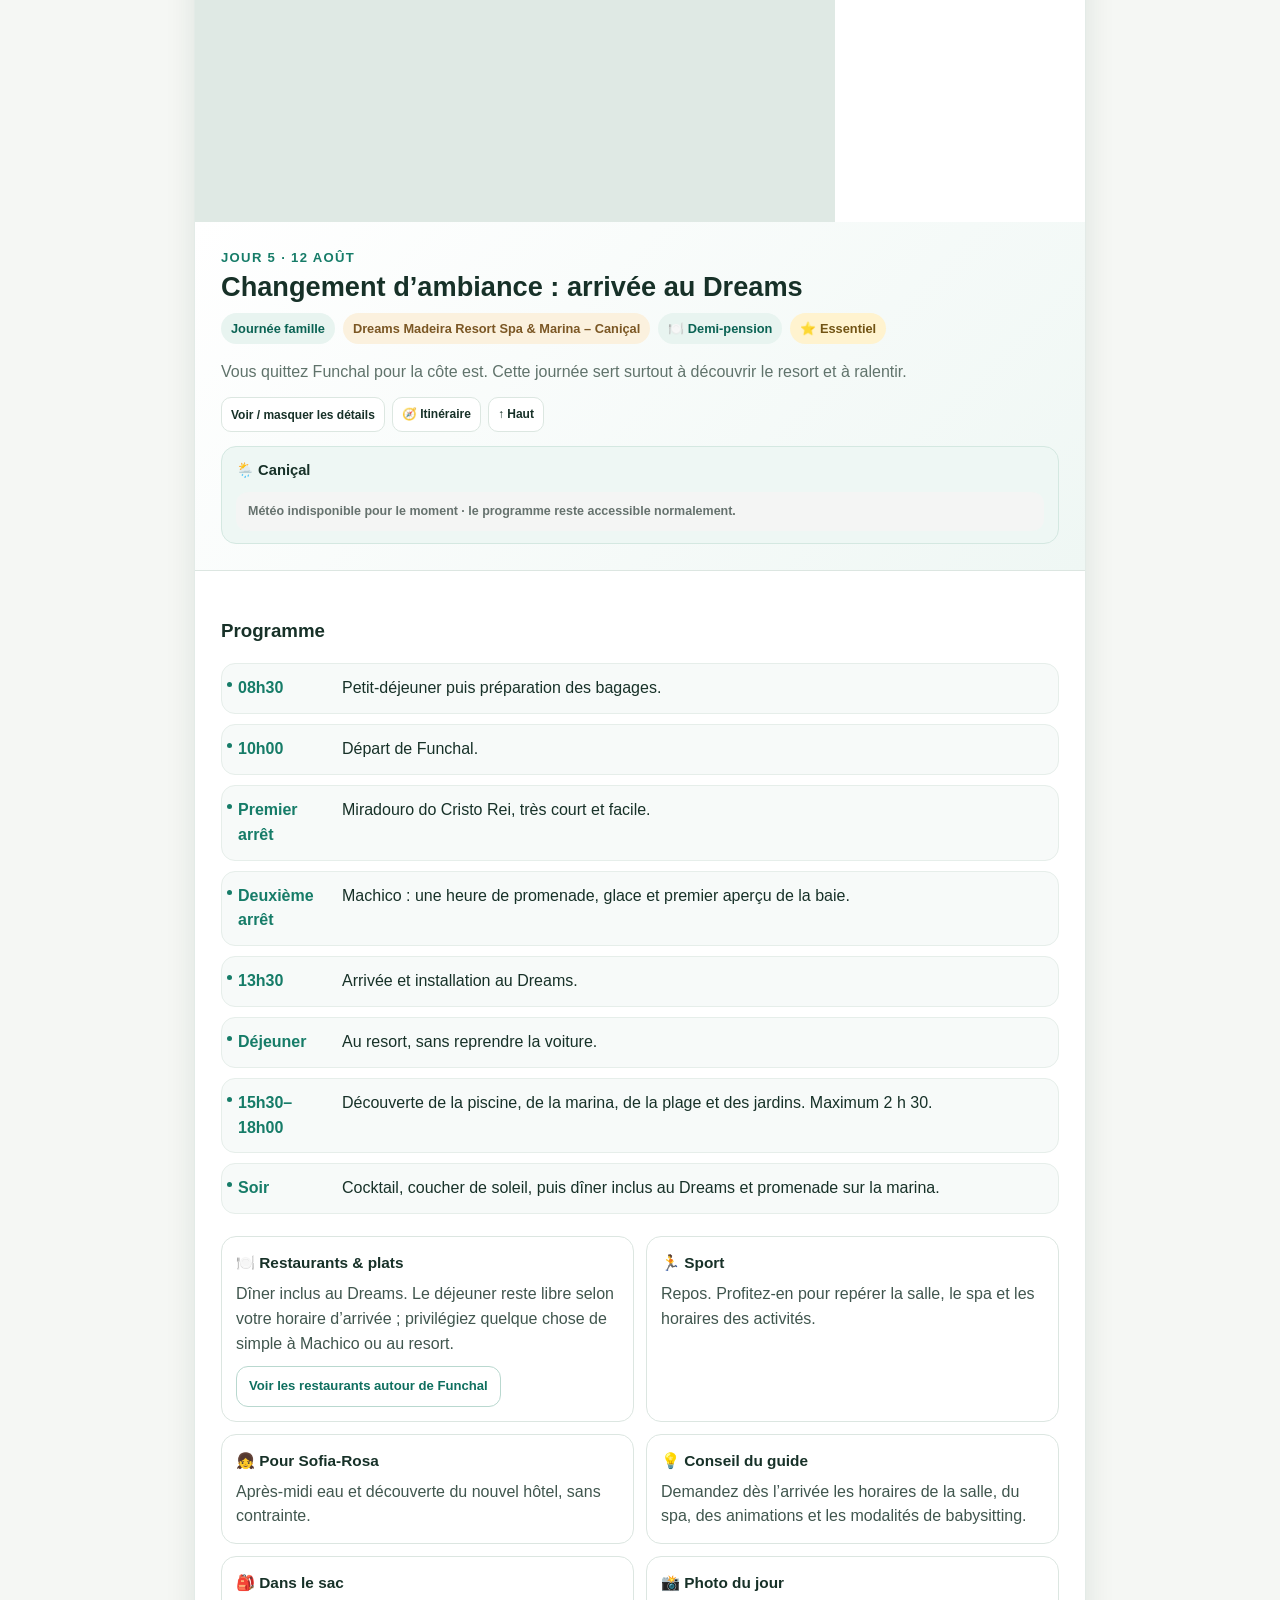
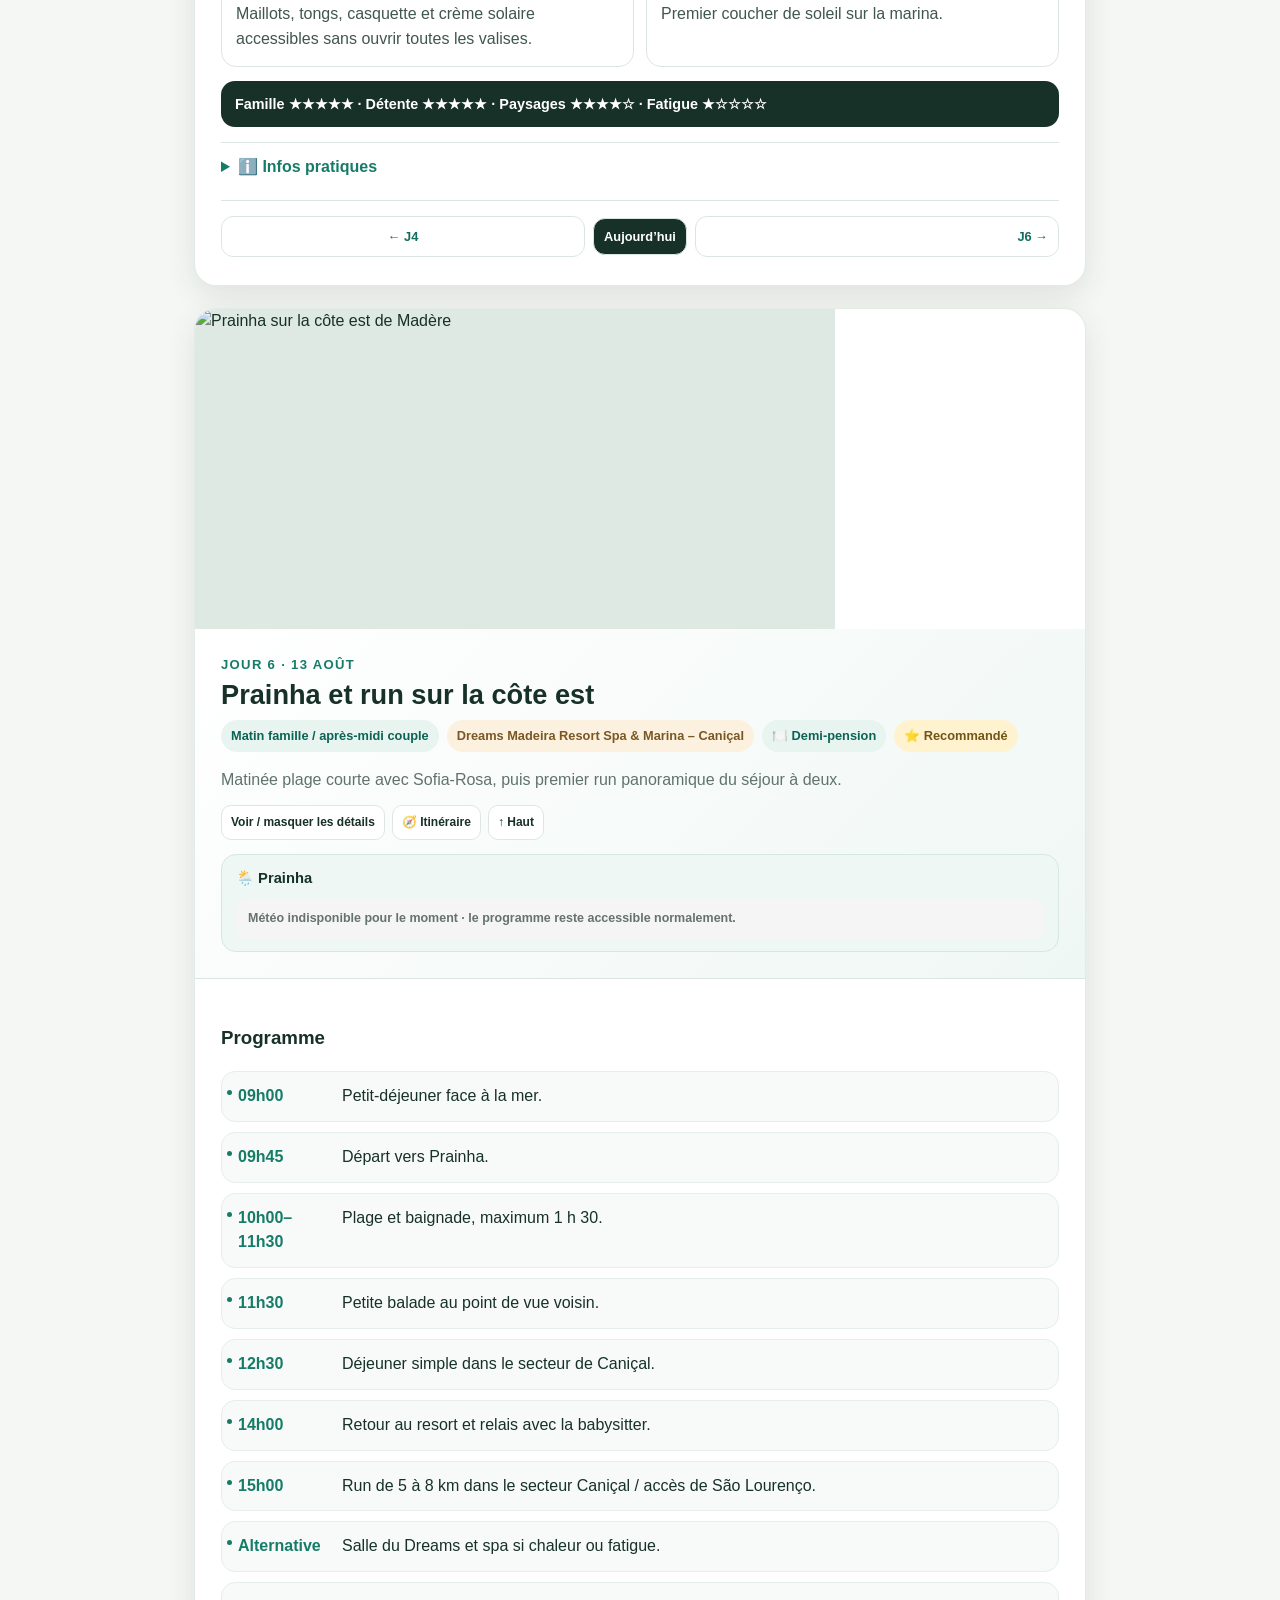
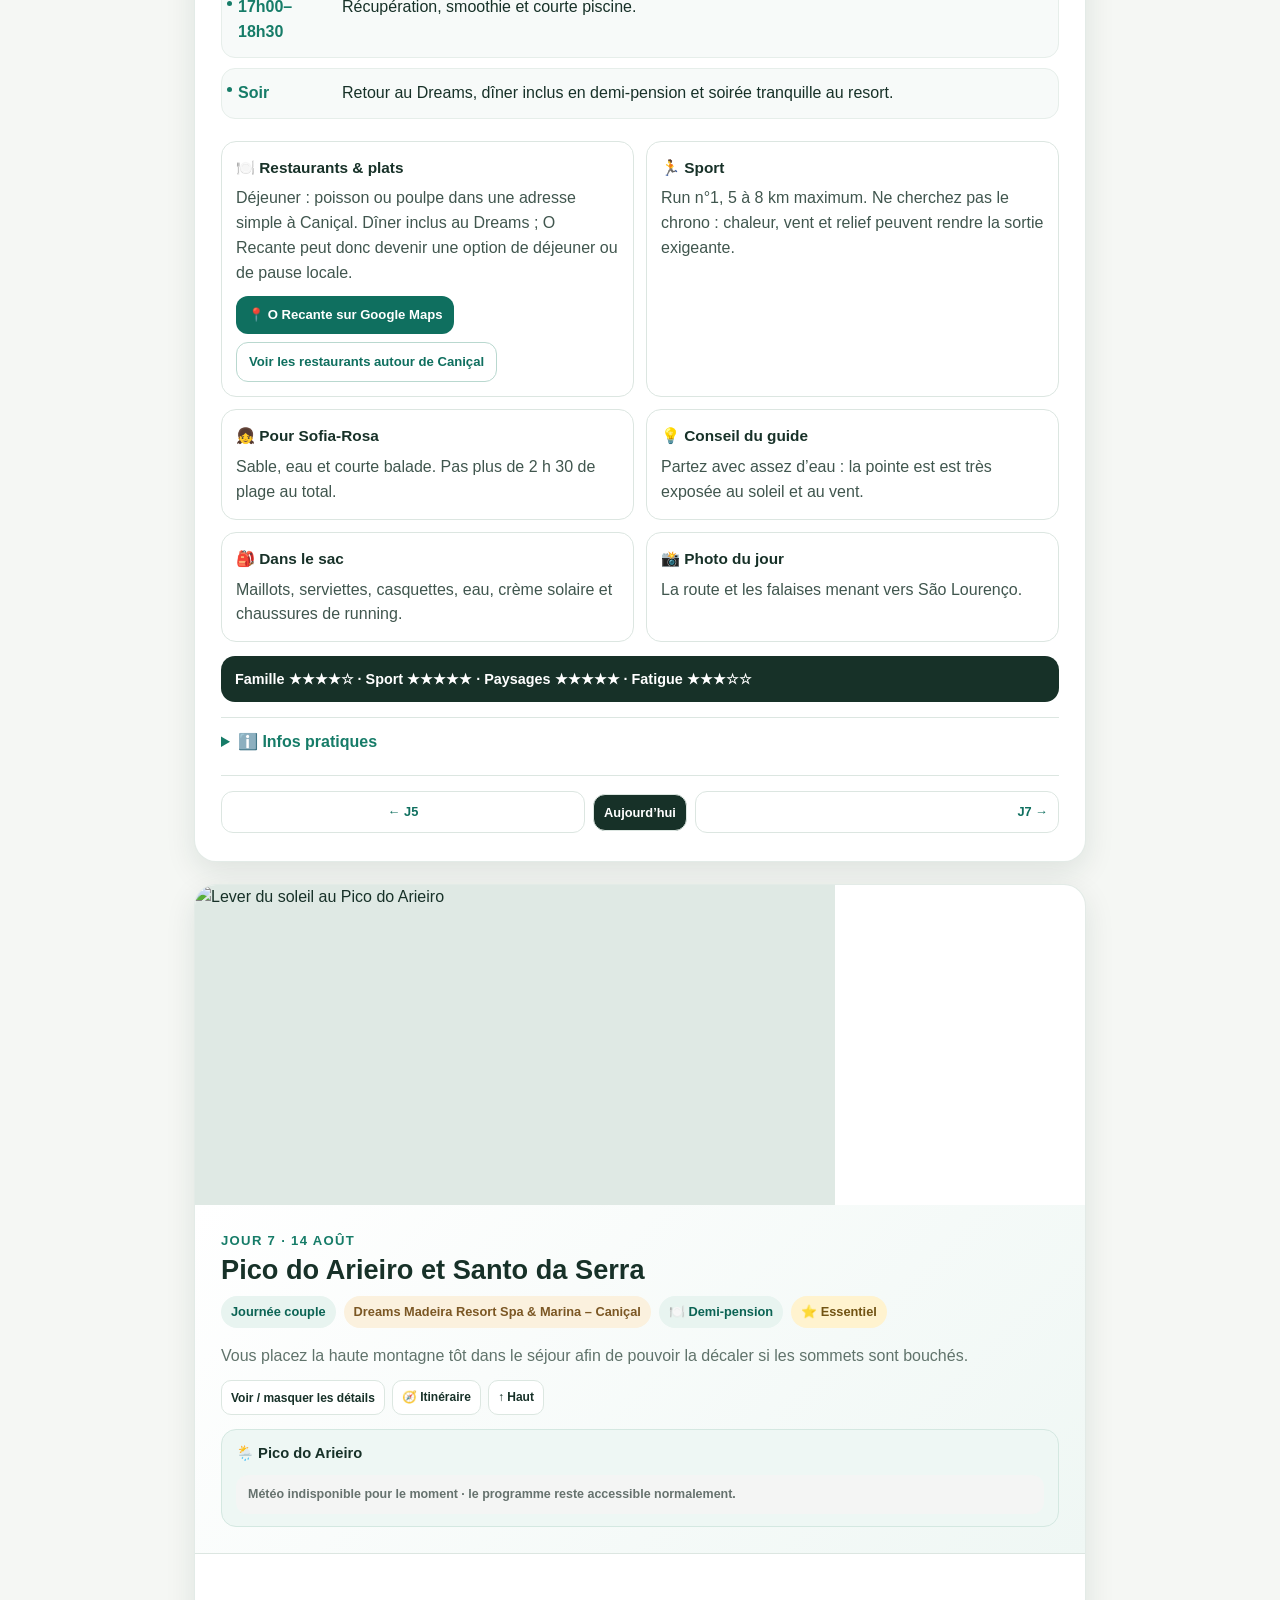
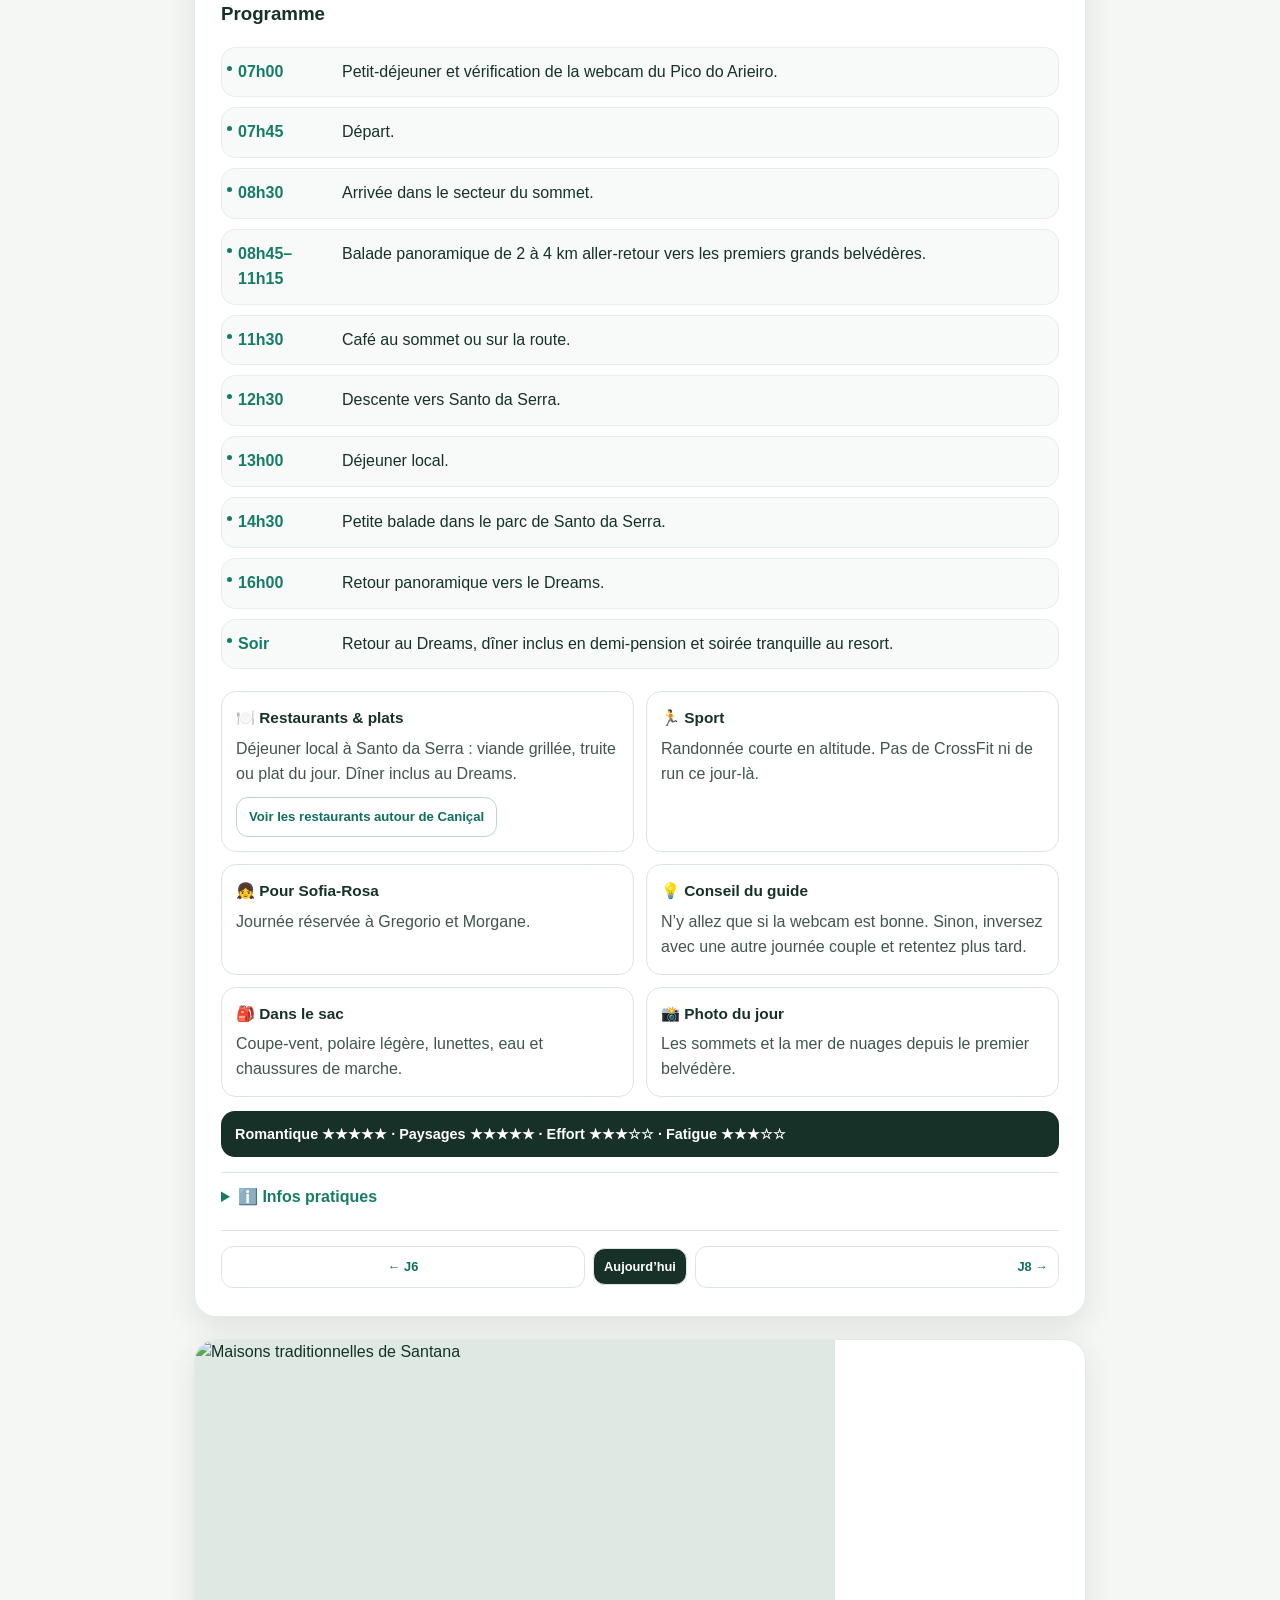
==== commit f81bf78f: "Enable Travel V1.4 smart weather module" ====
--- a/index.html
+++ b/index.html
@@ -1 +1 @@
-<!doctype html><html><head><meta charset="utf-8"><meta name="viewport" content="width=device-width,initial-scale=1,viewport-fit=cover"><meta name="theme-color" content="#0f564a"><title>Travel V1.3 · Madère 2026</title></head><body style="margin:0;background:#f5f7f4"><script src="site/part-0.js"></script><script src="site/part-1.js"></script><script src="site/part-2.js"></script><script src="site/part-3.js"></script><script src="site/part-4.js"></script><script>if(window.__travelParts&&window.__travelParts.length==5){let h=window.__travelParts.join('');const parser=new DOMParser();const doc=parser.parseFromString(h,'text/html');doc.title='Travel V1.3 · Madère 2026';const C=n=>'https://commons.wikimedia.org/wiki/Special:Redirect/file/'+encodeURIComponent(n)+'?width=1280';const fallback='https://upload.wikimedia.org/wikipedia/commons/thumb/1/1c/Madeira_-_Funchal_-_Coastline_(6198192877).jpg/960px-Madeira_-_Funchal_-_Coastline_(6198192877).jpg';const photos=[fallback,C('Funchal Cable Car Madeira.jpg'),C('Madeira - Madeira Botanical Garden (32722280953).jpg'),C('Camara de Lobos, Madeira.jpg'),C('Madeira - Camara de Lobos - 11.jpg'),C('Prainha - Ilha da Madeira - Portugal (8106760222).jpg'),C('Watching the sunrise at Pico do Arieiro (52892939754).jpg'),C('Santana, Madeira typical houses.jpg'),C('Madeira - Machico - the beach (32761249923).jpg'),C('Madeira - Ponta de São Lourenço (32727242484).jpg'),C('Madeira-Canical-harbour-14ASD.jpg'),C('Fanal Madeira.jpg'),C('Porto Moniz, Madeira, sunrise over pools.jpg'),C('Madeira - Camara de Lobos - 03.jpg'),C('Pico do Arieiro (33266992472).jpg'),C('Sunset seen from the Lido Viewpoint, Funchal, Madeira, Portugal (PPL1-Corrected) julesvernex2.jpg'),C('Madeira Airport 2018.jpg')];const alts=['Funchal vu depuis la mer','Téléphérique de Funchal vers Monte','Jardin botanique de Madère','Câmara de Lobos','Câmara de Lobos et son littoral','Prainha sur la côte est de Madère','Lever du soleil au Pico do Arieiro','Maisons traditionnelles de Santana','Baie de Machico','Ponta de São Lourenço','Port de Caniçal','Forêt de Fanal','Porto Moniz au lever du jour','Panorama de Câmara de Lobos','Pico do Arieiro au-dessus des nuages','Coucher de soleil à Funchal','Aéroport de Madère'];const mapQ=['Funchal Madeira','Monte Funchal Madeira','Madeira Botanical Garden','Camara de Lobos Madeira','Cabo Girao Madeira','Prainha Madeira','Pico do Arieiro Madeira','Santana Madeira','Machico Madeira','Ponta de Sao Lourenco Madeira','Canical Madeira','Fanal Forest Madeira','Porto Moniz Madeira','Ribeira Brava Madeira','Pico do Arieiro Madeira','Funchal Madeira','Madeira Airport'];const priority=['Essentiel','Recommandé','Recommandé','Essentiel','Essentiel','Recommandé','Essentiel','Essentiel','Recommandé','Essentiel','Option détente','Essentiel','Essentiel','Recommandé','Essentiel','Option flexible','Essentiel'];const practical=['Arrivée douce · parking en ville à anticiper','Prévoir chaussures confortables · téléphérique selon affluence','2–3 h sur place · matin idéal','Parking proche du port · balade facile','Belvédères très accessibles en voiture','Maillot + chaussures adaptées aux galets/sable','Veste chaude · départ tôt · météo changeante','Chaussures confortables · route montagneuse','Maillot · journée facile avec enfant','Chaussures de marche · eau · peu d’ombre','Journée volontairement légère','Chaussures imperméables · brume possible','Maillot · serviette · vérifier état de la mer','Route panoramique · prévoir pauses photo','Veste/coupe-vent · vérifier nuages avant départ','Réserver activité nautique si choisie','Documents + marge confortable pour l’aéroport'];for(let i=1;i<=17;i++){const day=doc.querySelector('#day-'+i);if(!day)continue;const im=day.querySelector('.day-photo img');if(im){im.setAttribute('src',photos[i-1]);im.setAttribute('alt',alts[i-1]);im.setAttribute('referrerpolicy','no-referrer');im.setAttribute('loading',i<=2?'eager':'lazy');im.setAttribute('decoding','async');im.setAttribute('style','display:block;width:100%;height:100%;object-fit:cover');im.setAttribute('onerror',"if(!this.dataset.fallback){this.dataset.fallback='1';this.src='"+fallback+"';}");}const head=day.querySelector('.day-head');if(head){const meta=head.querySelector('.meta');if(meta&&!meta.querySelector('.v13priority')){const s=doc.createElement('span');s.className='badge v13priority';s.textContent='⭐ '+priority[i-1];meta.appendChild(s);}const acts=head.querySelector('.v12actions');if(acts){const a=doc.createElement('a');a.href='https://www.google.com/maps/search/?api=1&query='+encodeURIComponent(mapQ[i-1]);a.target='_blank';a.rel='noopener';a.textContent='🧭 Itinéraire';acts.insertBefore(a,acts.lastElementChild);}}const body=day.querySelector('.day-body');if(body&&!body.querySelector('.v13practical')){const d=doc.createElement('details');d.className='v13practical';d.innerHTML='<summary>ℹ️ Infos pratiques</summary><p>'+practical[i-1]+'</p>';body.appendChild(d);}const nav=doc.createElement('div');nav.className='v13nav';if(i>1)nav.innerHTML+='<a href="#day-'+(i-1)+'">← J'+(i-1)+'</a>';nav.innerHTML+='<button type="button" class="v13today">Aujourd’hui</button>';if(i<17)nav.innerHTML+='<a href="#day-'+(i+1)+'">J'+(i+1)+' →</a>';body?.appendChild(nav);}const style=doc.createElement('style');style.textContent='.hero:after{content:"V1.3"!important}.v13nav{display:grid;grid-template-columns:1fr auto 1fr;gap:8px;align-items:center;margin:20px 0 2px;padding-top:15px;border-top:1px solid #dce6e1}.v13nav a,.v13nav button{border:1px solid #dce6e1;background:#fff;color:#0f6f5f;border-radius:12px;padding:10px;text-align:center;text-decoration:none;font-weight:850;font-size:.8rem}.v13nav a:last-child{text-align:right}.v13today{background:#173128!important;color:#fff!important}.v13priority{background:#fff3cf!important;color:#725414!important}.v13practical p{color:#40564e;margin-bottom:0}.timeline-row{position:relative;padding-left:16px}.timeline-row:before{content:"";position:absolute;left:5px;top:18px;width:5px;height:5px;border-radius:50%;background:#167c68}@media(max-width:520px){.v13nav{grid-template-columns:1fr 1fr 1fr}.v13nav a,.v13nav button{padding:9px 5px;font-size:.74rem}}';doc.head.appendChild(style);[...doc.querySelectorAll('div')].forEach(el=>{const t=(el.textContent||'').trim();if(t==='V1.2 · TEST PHOTO STATIQUE J1'||t==='PHOTO FIX V17')el.remove();});const footer=doc.querySelector('footer');if(footer)footer.textContent='Travel V1.3 · Madère 2026 · Gregorio, Morgane & Sofia-Rosa';const todayFn=()=>{const n=new Date(),num=(n.getFullYear()===2026&&n.getMonth()===7&&n.getDate()>=8&&n.getDate()<=24)?n.getDate()-7:1;location.hash='day-'+num;};doc.querySelectorAll('.v13today').forEach(b=>b.setAttribute('onclick',"(function(){var n=new Date(),x=(n.getFullYear()===2026&&n.getMonth()===7&&n.getDate()>=8&&n.getDate()<=24)?n.getDate()-7:1;document.getElementById('day-'+x).scrollIntoView({behavior:'smooth',block:'start'});})()"));h='<!doctype html>'+doc.documentElement.outerHTML;document.open();document.write(h);document.close();}else{document.body.innerHTML='<div style="font:700 18px sans-serif;padding:30px">Erreur de chargement local Travel</div>';}</script></body></html>+<!doctype html><html><head><meta charset="utf-8"><meta name="viewport" content="width=device-width,initial-scale=1,viewport-fit=cover"><meta name="theme-color" content="#0f564a"><title>Travel V1.4 · Madère 2026</title></head><body style="margin:0;background:#f5f7f4"><script src="site/part-0.js"></script><script src="site/part-1.js"></script><script src="site/part-2.js"></script><script src="site/part-3.js"></script><script src="site/part-4.js"></script><script>if(window.__travelParts&&window.__travelParts.length==5){let h=window.__travelParts.join('');const parser=new DOMParser();const doc=parser.parseFromString(h,'text/html');doc.title='Travel V1.4 · Madère 2026';const C=n=>'https://commons.wikimedia.org/wiki/Special:Redirect/file/'+encodeURIComponent(n)+'?width=1280';const fallback='https://upload.wikimedia.org/wikipedia/commons/thumb/1/1c/Madeira_-_Funchal_-_Coastline_(6198192877).jpg/960px-Madeira_-_Funchal_-_Coastline_(6198192877).jpg';const photos=[fallback,C('Funchal Cable Car Madeira.jpg'),C('Madeira - Madeira Botanical Garden (32722280953).jpg'),C('Camara de Lobos, Madeira.jpg'),C('Madeira - Camara de Lobos - 11.jpg'),C('Prainha - Ilha da Madeira - Portugal (8106760222).jpg'),C('Watching the sunrise at Pico do Arieiro (52892939754).jpg'),C('Santana, Madeira typical houses.jpg'),C('Madeira - Machico - the beach (32761249923).jpg'),C('Madeira - Ponta de São Lourenço (32727242484).jpg'),C('Madeira-Canical-harbour-14ASD.jpg'),C('Fanal Madeira.jpg'),C('Porto Moniz, Madeira, sunrise over pools.jpg'),C('Madeira - Camara de Lobos - 03.jpg'),C('Pico do Arieiro (33266992472).jpg'),C('Sunset seen from the Lido Viewpoint, Funchal, Madeira, Portugal (PPL1-Corrected) julesvernex2.jpg'),C('Madeira Airport 2018.jpg')];const alts=['Funchal vu depuis la mer','Téléphérique de Funchal vers Monte','Jardin botanique de Madère','Câmara de Lobos','Câmara de Lobos et son littoral','Prainha sur la côte est de Madère','Lever du soleil au Pico do Arieiro','Maisons traditionnelles de Santana','Baie de Machico','Ponta de São Lourenço','Port de Caniçal','Forêt de Fanal','Porto Moniz au lever du jour','Panorama de Câmara de Lobos','Pico do Arieiro au-dessus des nuages','Coucher de soleil à Funchal','Aéroport de Madère'];const mapQ=['Funchal Madeira','Monte Funchal Madeira','Madeira Botanical Garden','Camara de Lobos Madeira','Cabo Girao Madeira','Prainha Madeira','Pico do Arieiro Madeira','Santana Madeira','Machico Madeira','Ponta de Sao Lourenco Madeira','Canical Madeira','Fanal Forest Madeira','Porto Moniz Madeira','Ribeira Brava Madeira','Pico do Arieiro Madeira','Funchal Madeira','Madeira Airport'];const priority=['Essentiel','Recommandé','Recommandé','Essentiel','Essentiel','Recommandé','Essentiel','Essentiel','Recommandé','Essentiel','Option détente','Essentiel','Essentiel','Recommandé','Essentiel','Option flexible','Essentiel'];const practical=['Arrivée douce · parking en ville à anticiper','Prévoir chaussures confortables · téléphérique selon affluence','2–3 h sur place · matin idéal','Parking proche du port · balade facile','Belvédères très accessibles en voiture','Maillot + chaussures adaptées aux galets/sable','Veste chaude · départ tôt · météo changeante','Chaussures confortables · route montagneuse','Maillot · journée facile avec enfant','Chaussures de marche · eau · peu d’ombre','Journée volontairement légère','Chaussures imperméables · brume possible','Maillot · serviette · vérifier état de la mer','Route panoramique · prévoir pauses photo','Veste/coupe-vent · vérifier nuages avant départ','Réserver activité nautique si choisie','Documents + marge confortable pour l’aéroport'];for(let i=1;i<=17;i++){const day=doc.querySelector('#day-'+i);if(!day)continue;const im=day.querySelector('.day-photo img');if(im){im.setAttribute('src',photos[i-1]);im.setAttribute('alt',alts[i-1]);im.setAttribute('referrerpolicy','no-referrer');im.setAttribute('loading',i<=2?'eager':'lazy');im.setAttribute('decoding','async');im.setAttribute('style','display:block;width:100%;height:100%;object-fit:cover');im.setAttribute('onerror',"if(!this.dataset.fallback){this.dataset.fallback='1';this.src='"+fallback+"';}");}const head=day.querySelector('.day-head');if(head){const meta=head.querySelector('.meta');if(meta&&!meta.querySelector('.v13priority')){const s=doc.createElement('span');s.className='badge v13priority';s.textContent='⭐ '+priority[i-1];meta.appendChild(s);}const acts=head.querySelector('.v12actions');if(acts){const a=doc.createElement('a');a.href='https://www.google.com/maps/search/?api=1&query='+encodeURIComponent(mapQ[i-1]);a.target='_blank';a.rel='noopener';a.textContent='🧭 Itinéraire';acts.insertBefore(a,acts.lastElementChild);}}const body=day.querySelector('.day-body');if(body&&!body.querySelector('.v13practical')){const d=doc.createElement('details');d.className='v13practical';d.innerHTML='<summary>ℹ️ Infos pratiques</summary><p>'+practical[i-1]+'</p>';body.appendChild(d);}const nav=doc.createElement('div');nav.className='v13nav';if(i>1)nav.innerHTML+='<a href="#day-'+(i-1)+'">← J'+(i-1)+'</a>';nav.innerHTML+='<button type="button" class="v13today">Aujourd’hui</button>';if(i<17)nav.innerHTML+='<a href="#day-'+(i+1)+'">J'+(i+1)+' →</a>';body?.appendChild(nav);}const style=doc.createElement('style');style.textContent='.hero:after{content:"V1.4"!important}.v13nav{display:grid;grid-template-columns:1fr auto 1fr;gap:8px;align-items:center;margin:20px 0 2px;padding-top:15px;border-top:1px solid #dce6e1}.v13nav a,.v13nav button{border:1px solid #dce6e1;background:#fff;color:#0f6f5f;border-radius:12px;padding:10px;text-align:center;text-decoration:none;font-weight:850;font-size:.8rem}.v13nav a:last-child{text-align:right}.v13today{background:#173128!important;color:#fff!important}.v13priority{background:#fff3cf!important;color:#725414!important}.v13practical p{color:#40564e;margin-bottom:0}.timeline-row{position:relative;padding-left:16px}.timeline-row:before{content:"";position:absolute;left:5px;top:18px;width:5px;height:5px;border-radius:50%;background:#167c68}@media(max-width:520px){.v13nav{grid-template-columns:1fr 1fr 1fr}.v13nav a,.v13nav button{padding:9px 5px;font-size:.74rem}}';doc.head.appendChild(style);[...doc.querySelectorAll('div')].forEach(el=>{const t=(el.textContent||'').trim();if(t==='V1.2 · TEST PHOTO STATIQUE J1'||t==='PHOTO FIX V17')el.remove();});const footer=doc.querySelector('footer');if(footer)footer.textContent='Travel V1.4 · Madère 2026 · Gregorio, Morgane & Sofia-Rosa';doc.querySelectorAll('.v13today').forEach(b=>b.setAttribute('onclick',"(function(){var n=new Date(),x=(n.getFullYear()===2026&&n.getMonth()===7&&n.getDate()>=8&&n.getDate()<=24)?n.getDate()-7:1;document.getElementById('day-'+x).scrollIntoView({behavior:'smooth',block:'start'});})()"));const mod=doc.createElement('script');mod.src='v14.js?v=14';doc.body.appendChild(mod);h='<!doctype html>'+doc.documentElement.outerHTML;document.open();document.write(h);document.close();}else{document.body.innerHTML='<div style="font:700 18px sans-serif;padding:30px">Erreur de chargement local Travel</div>';}</script></body></html>
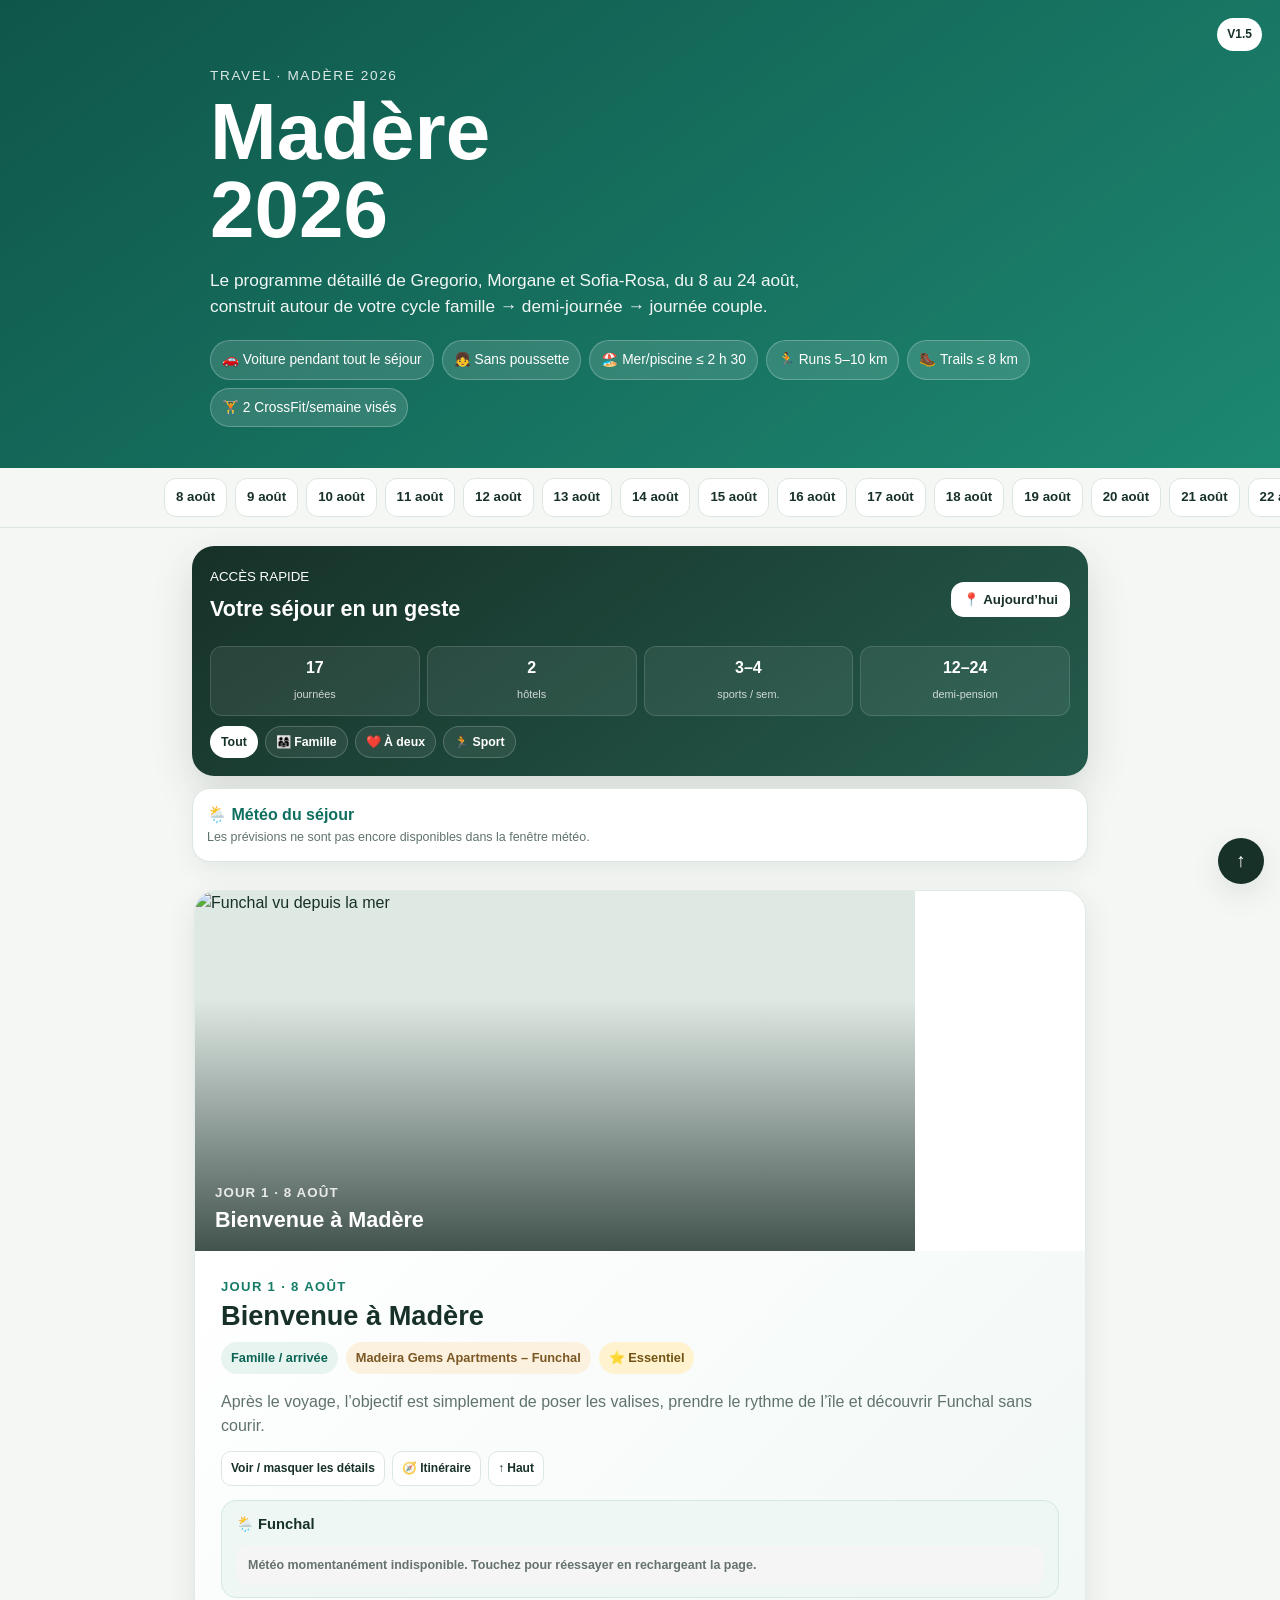
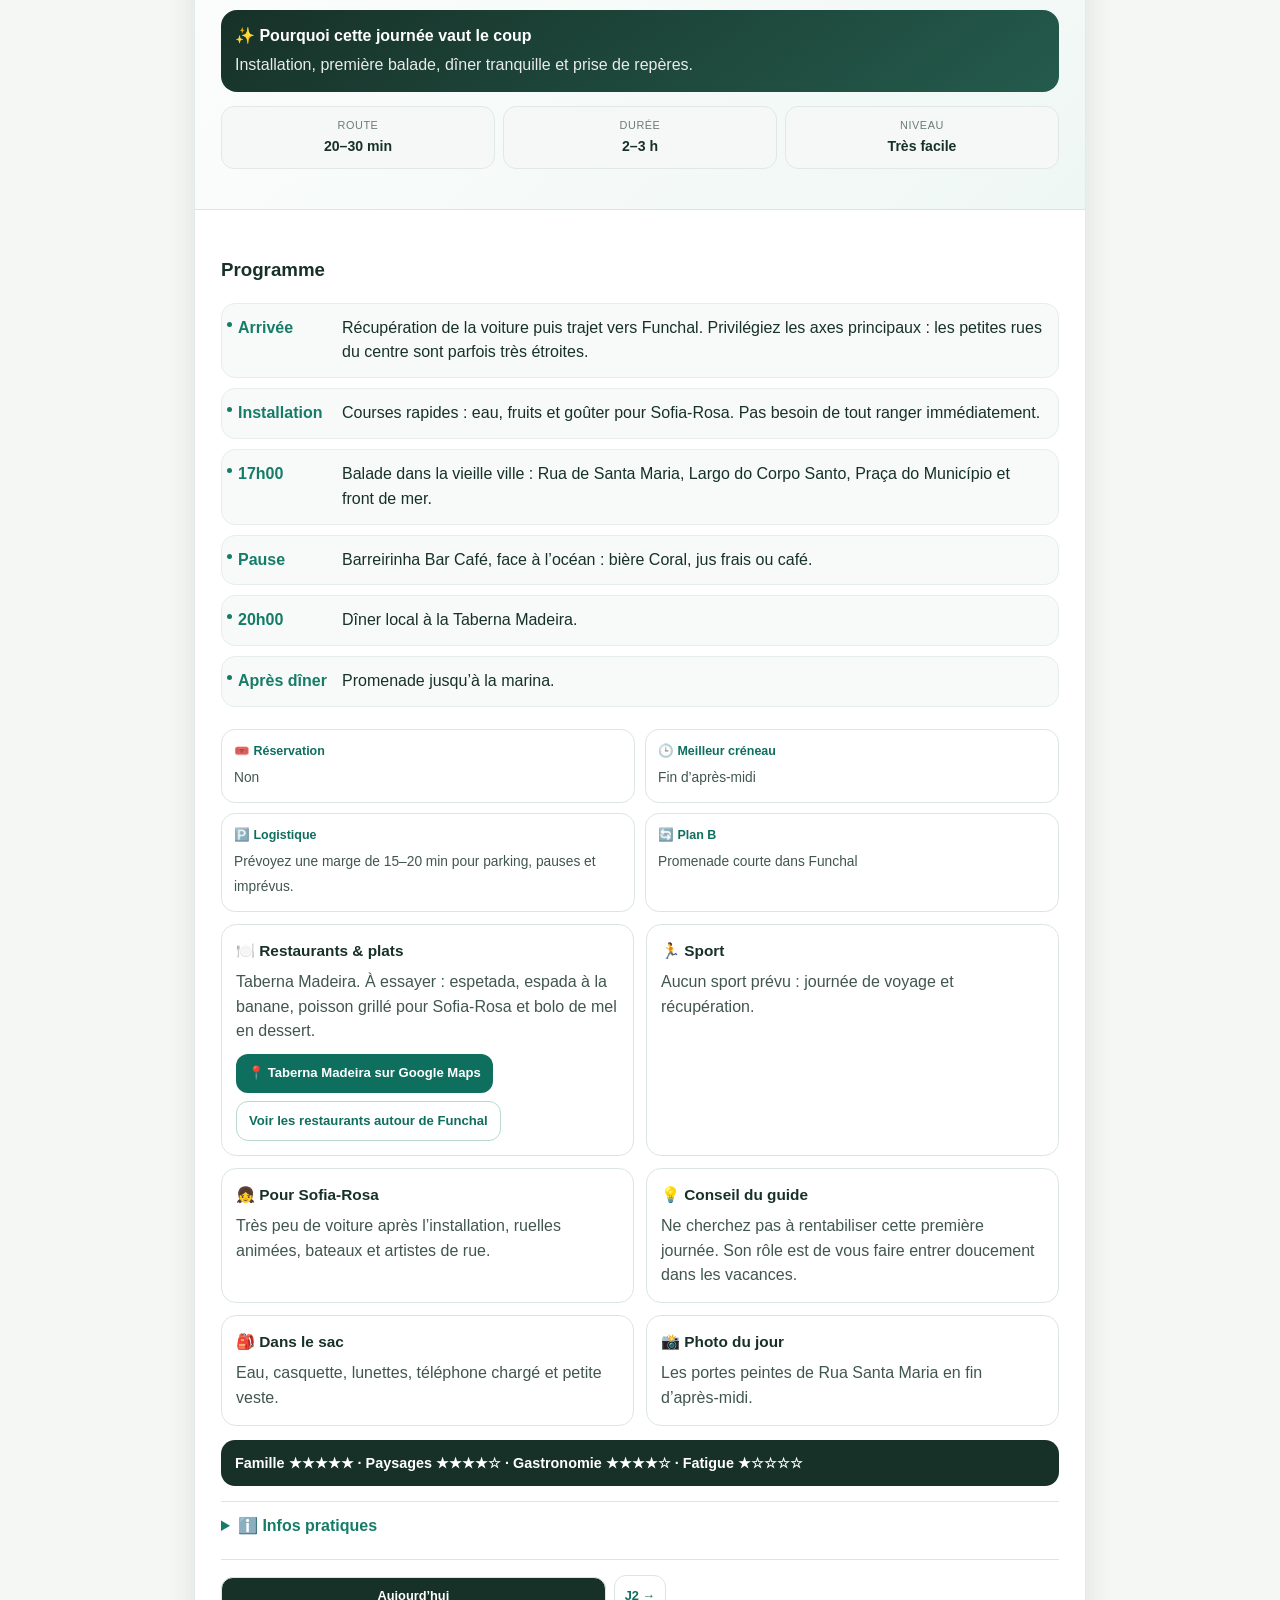
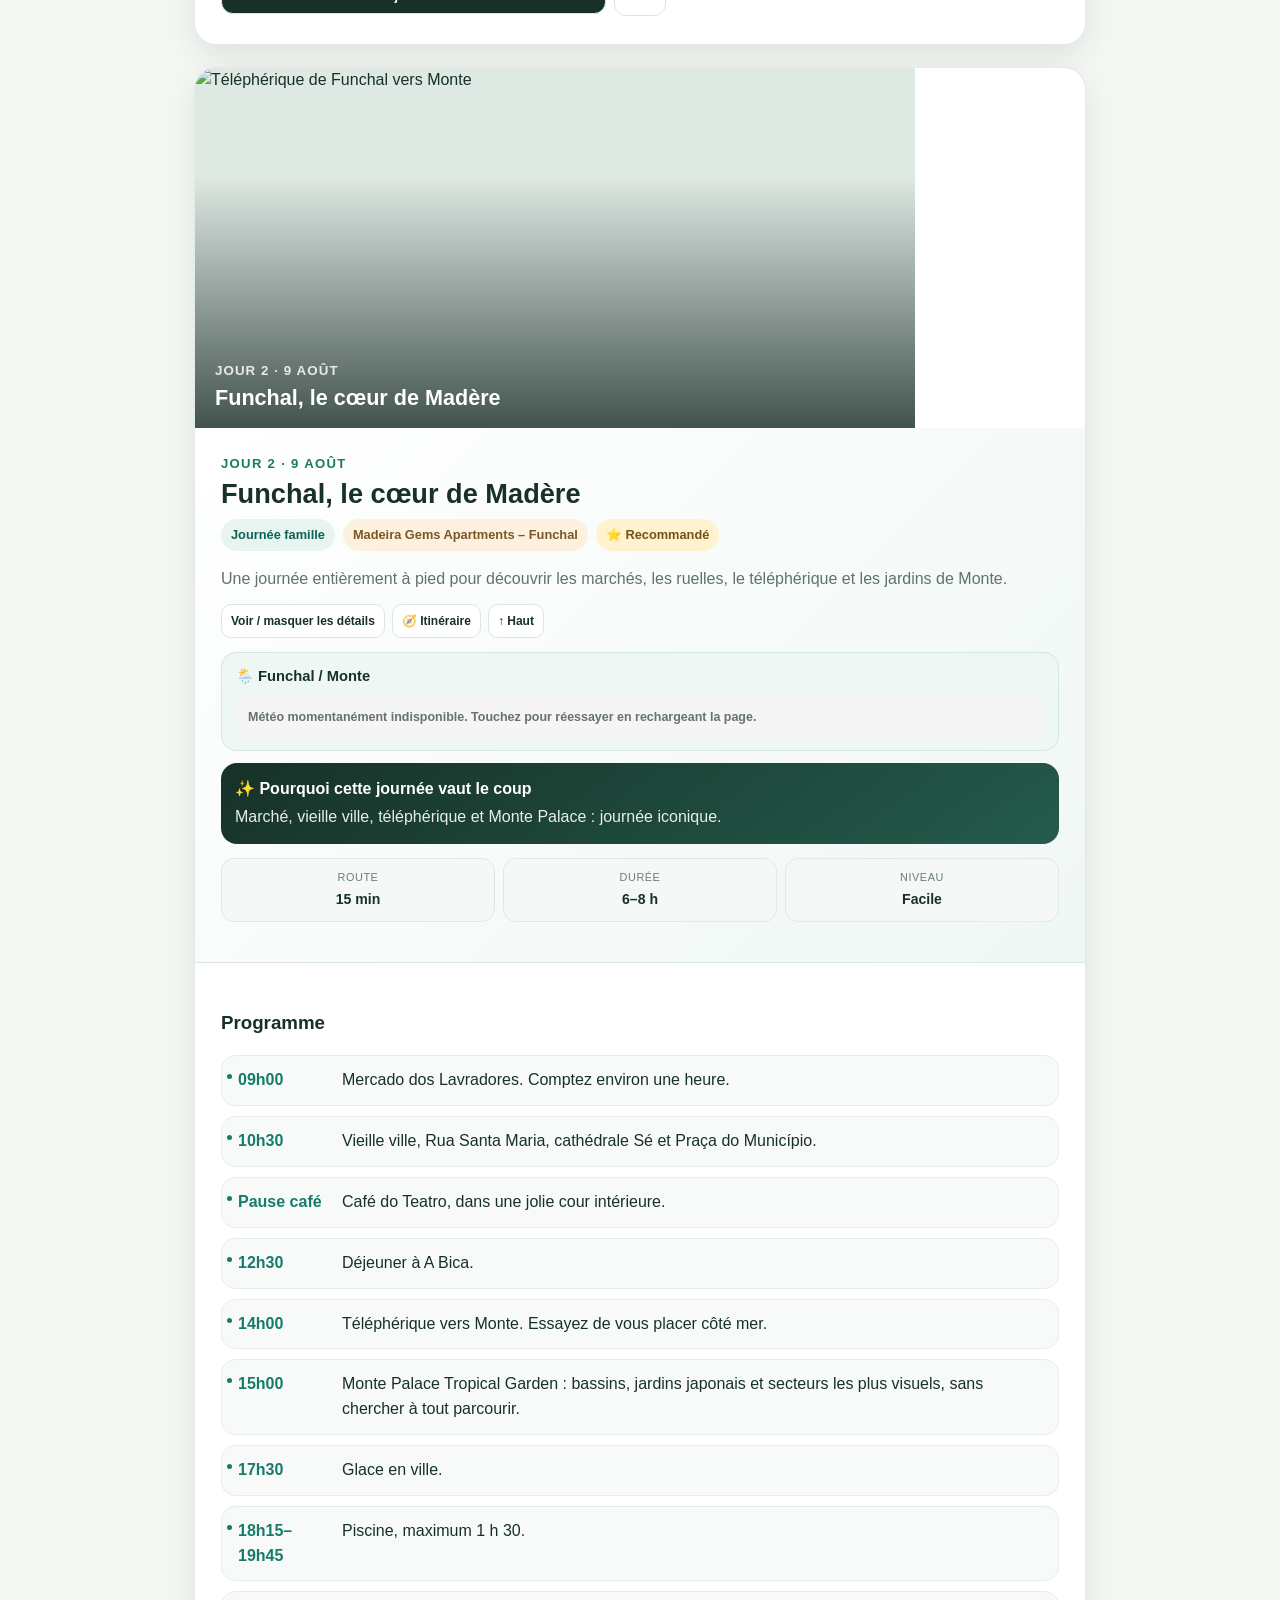
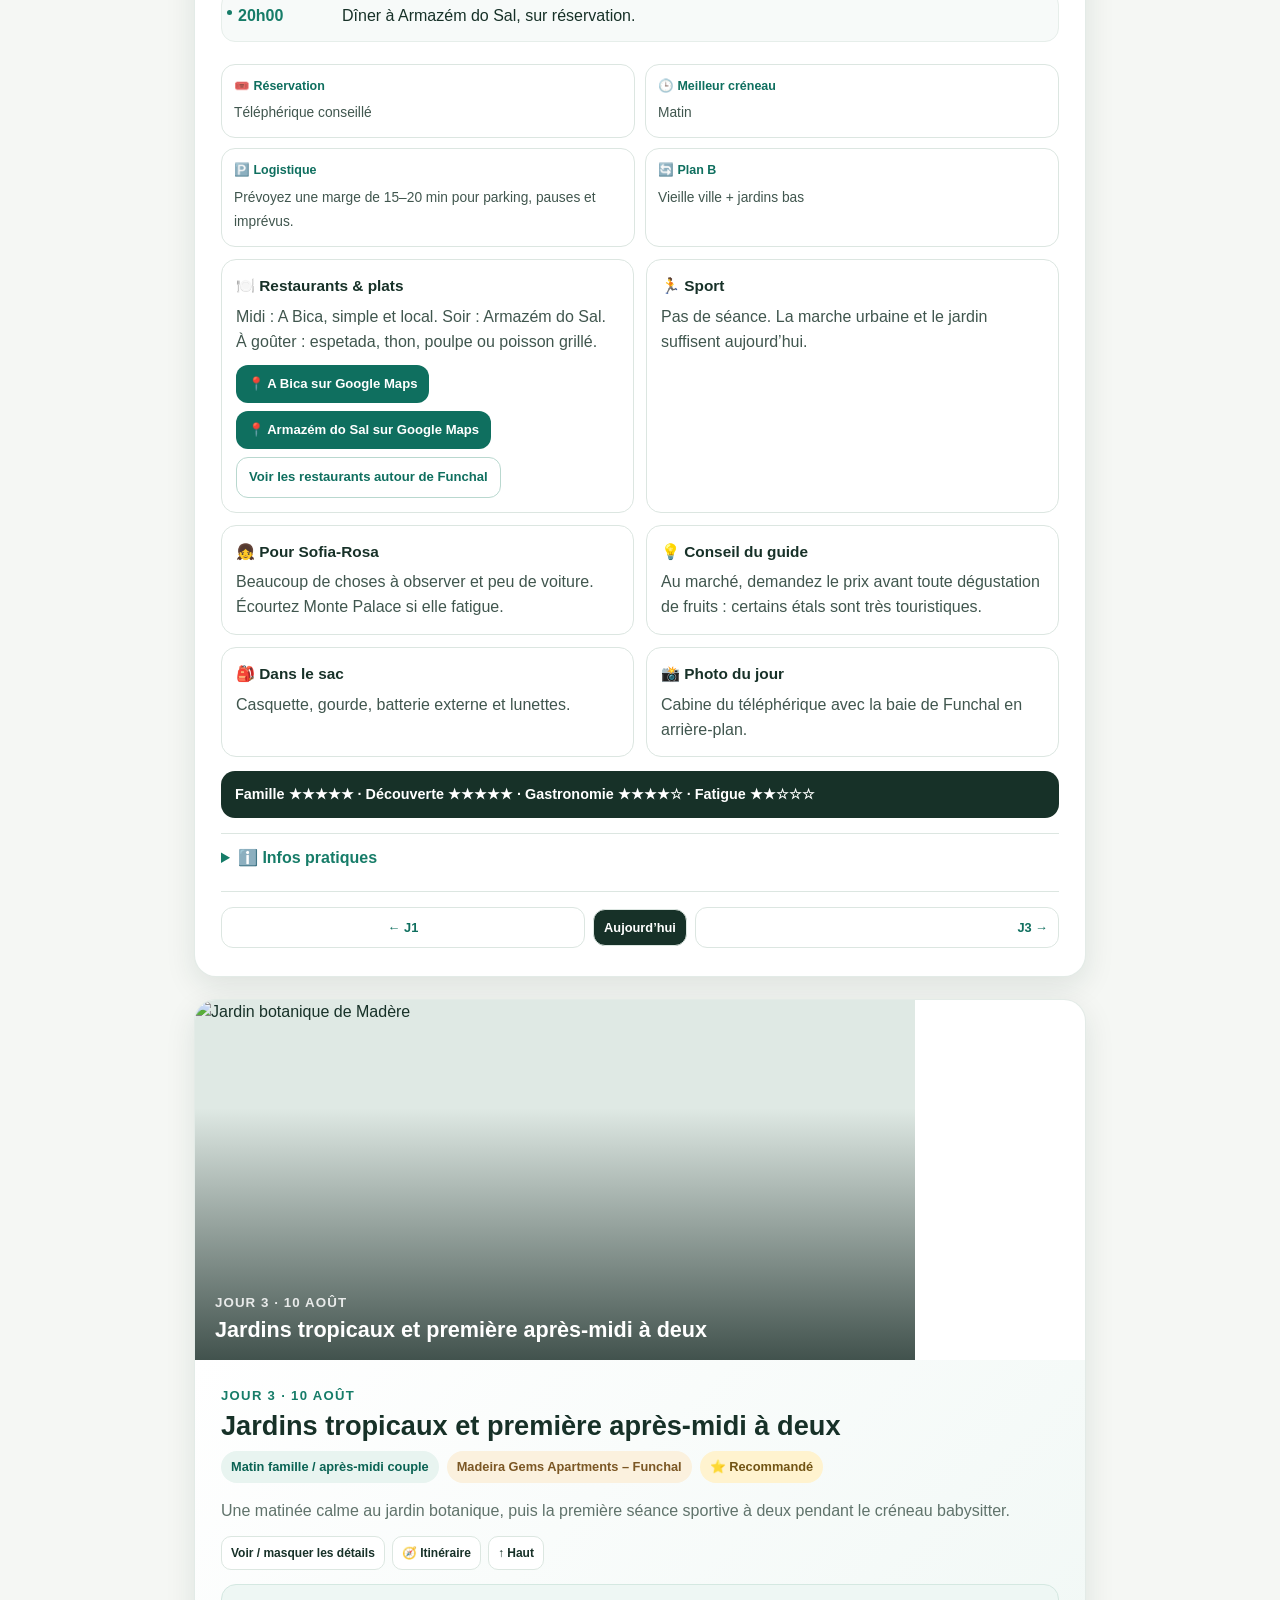
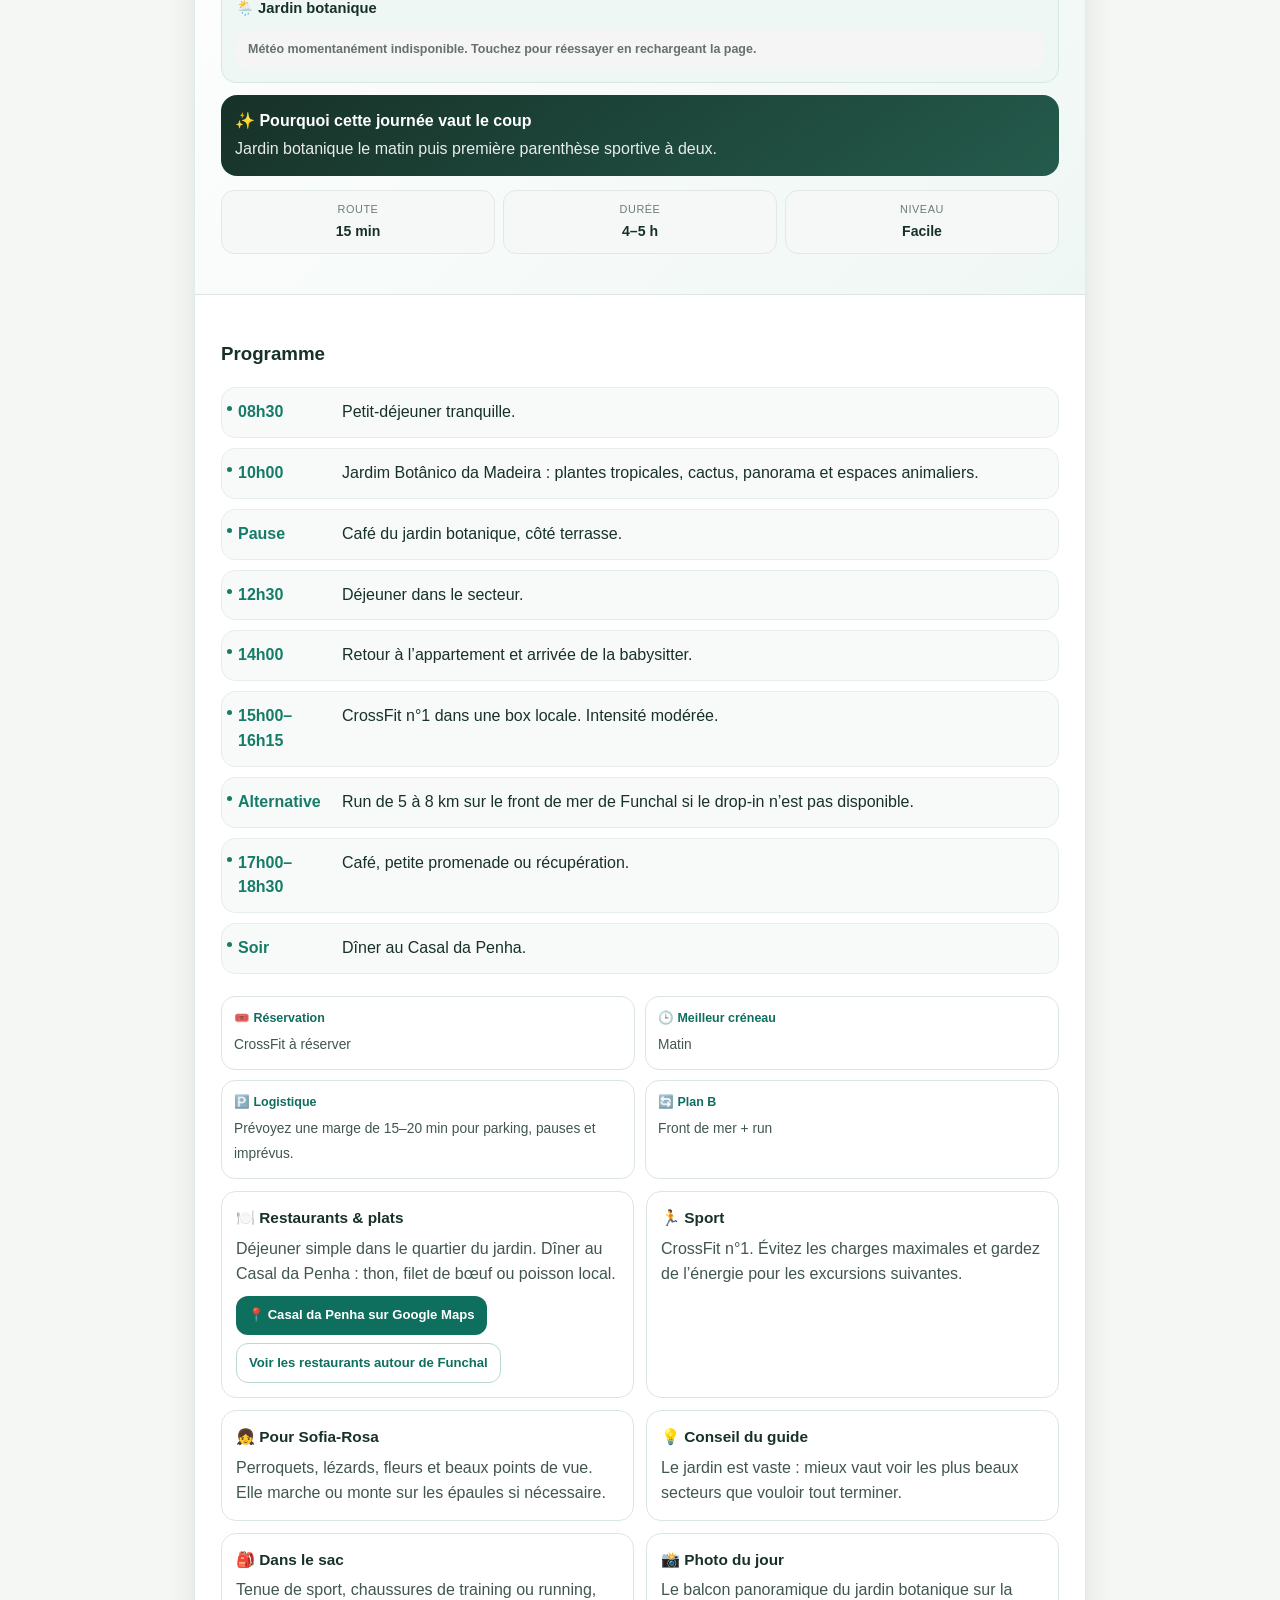
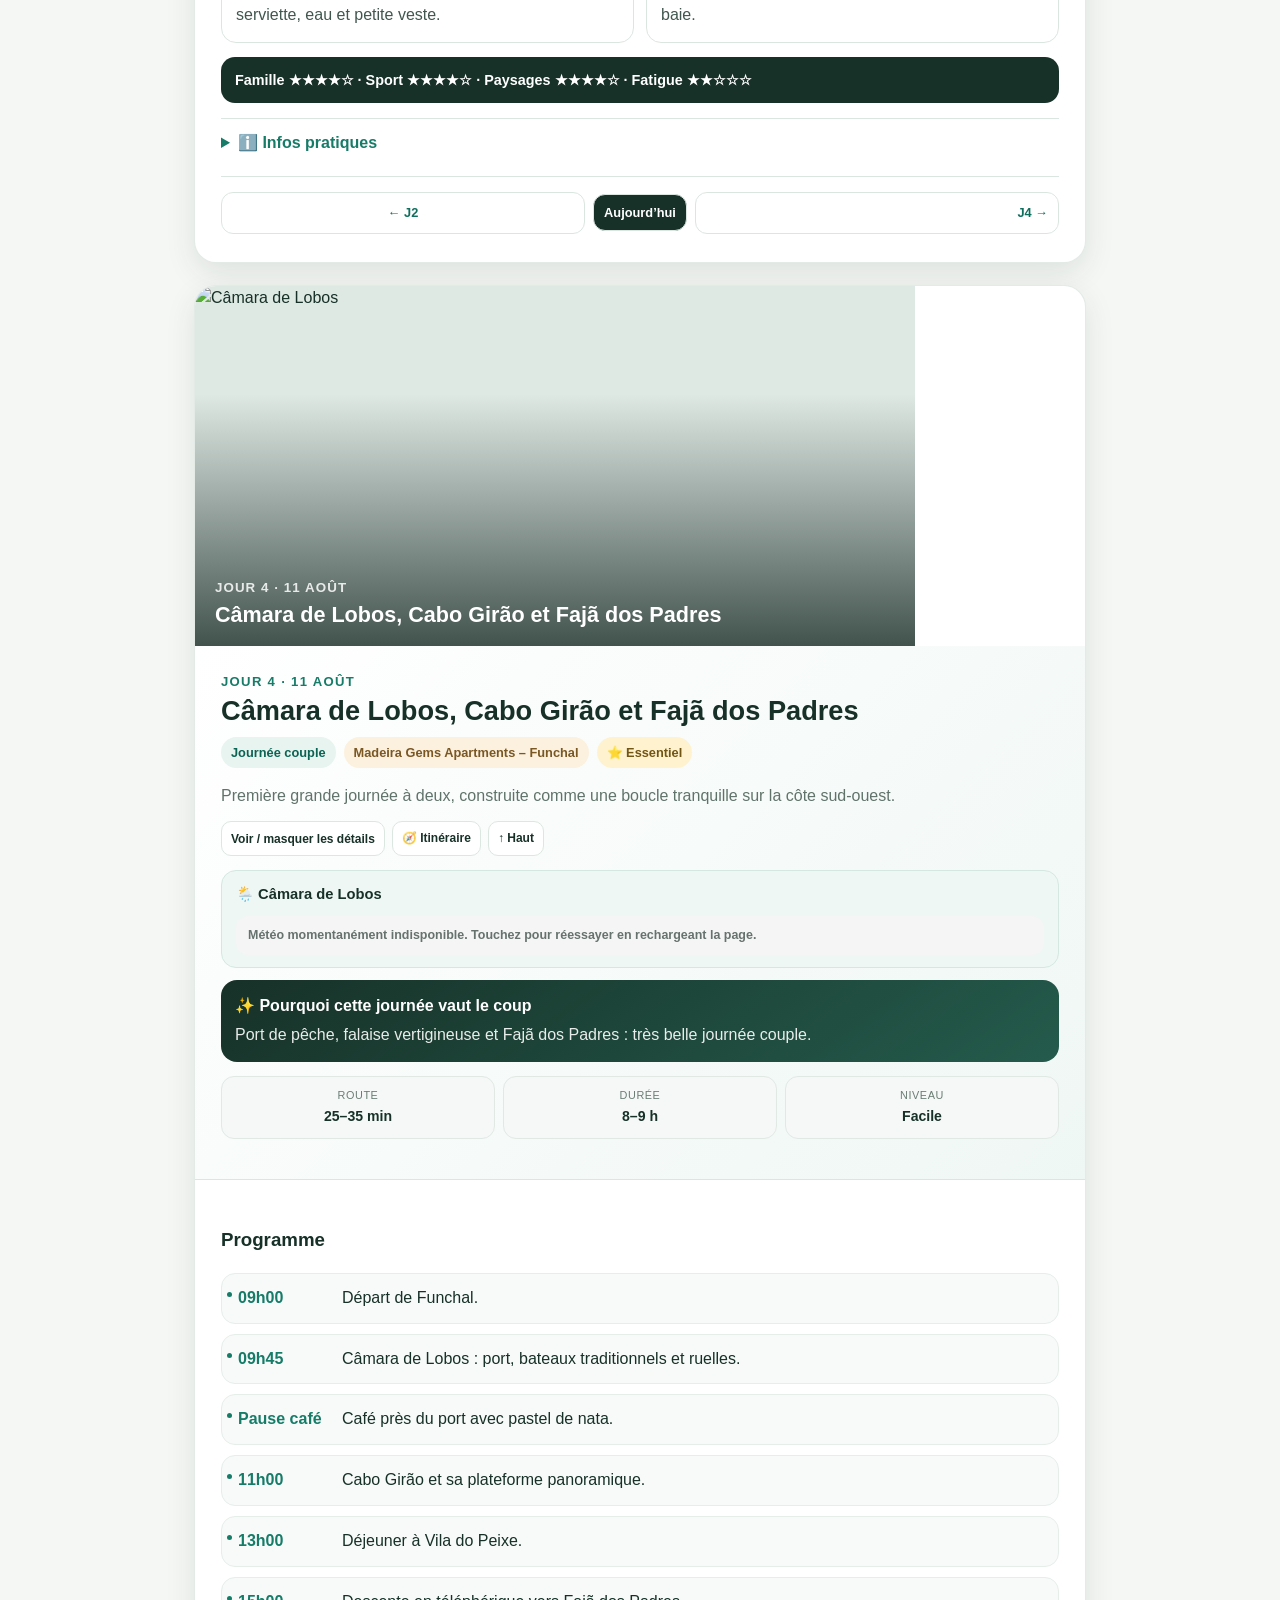
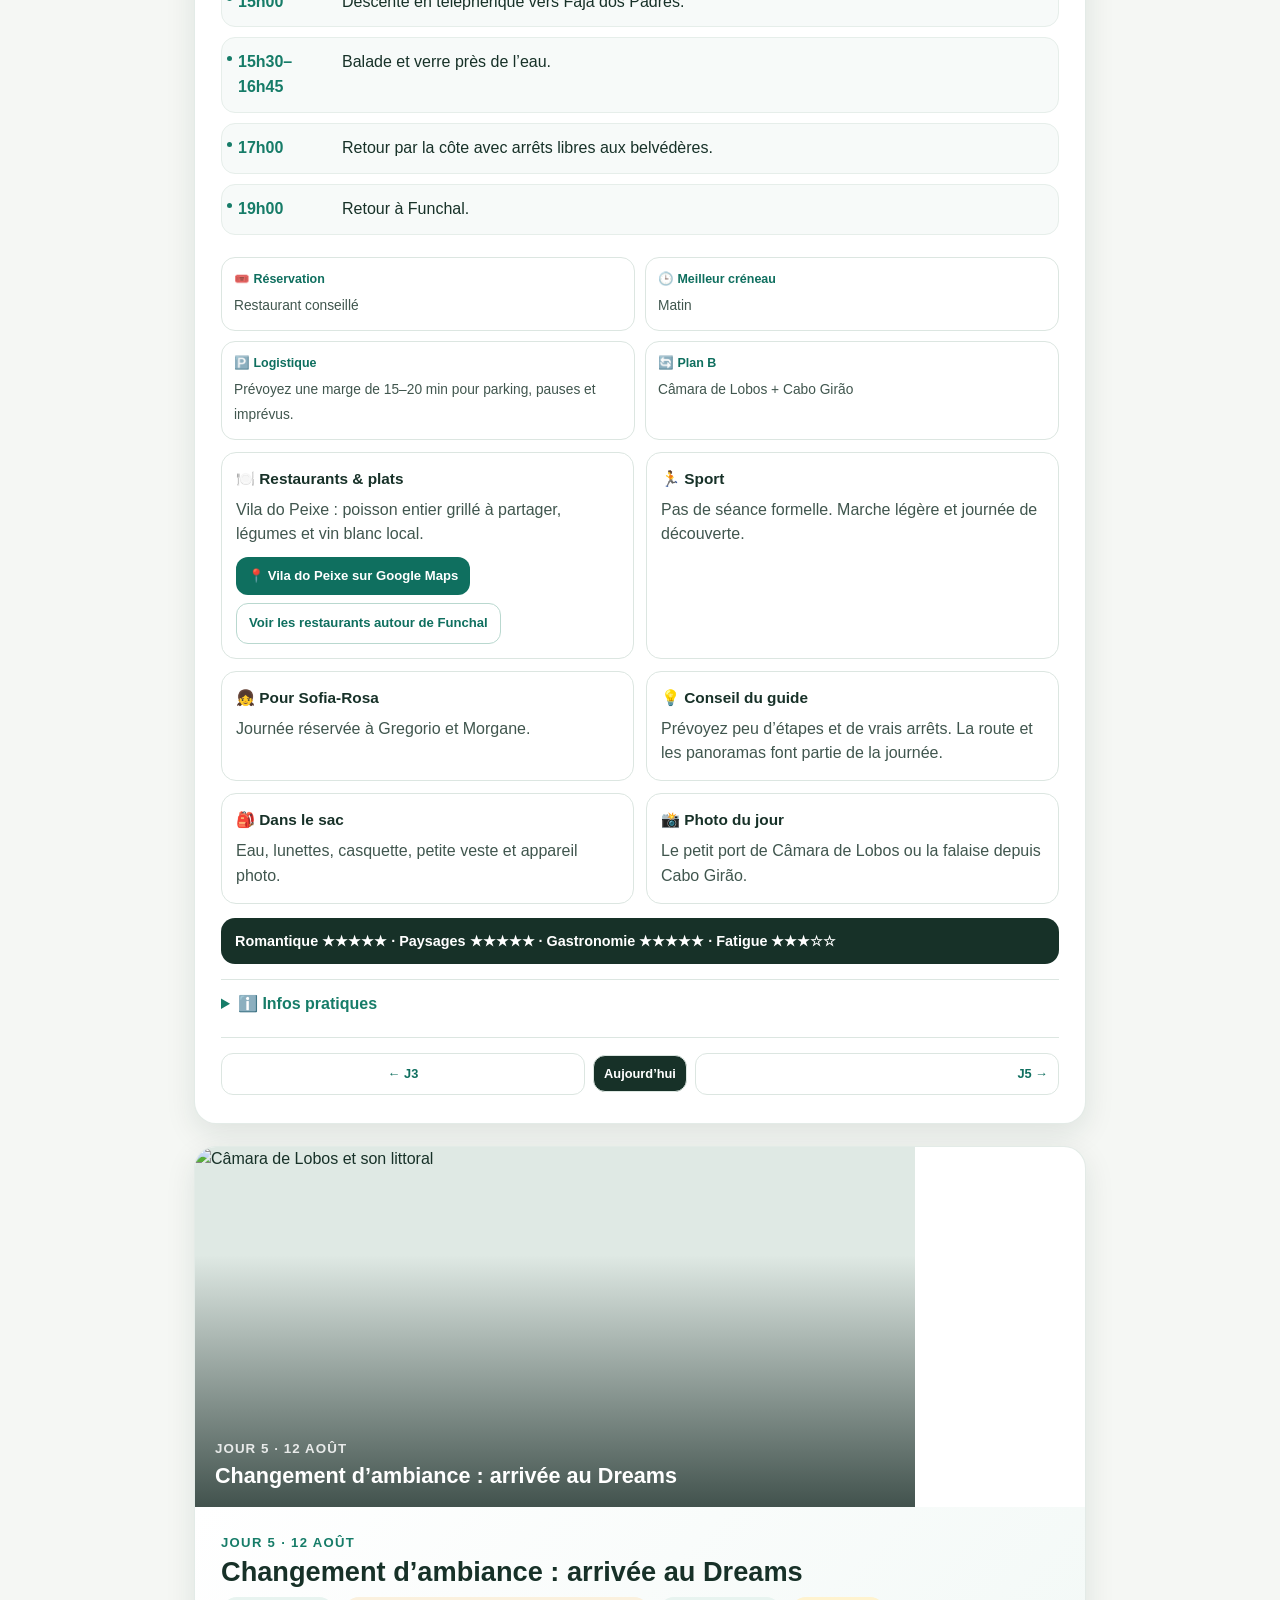
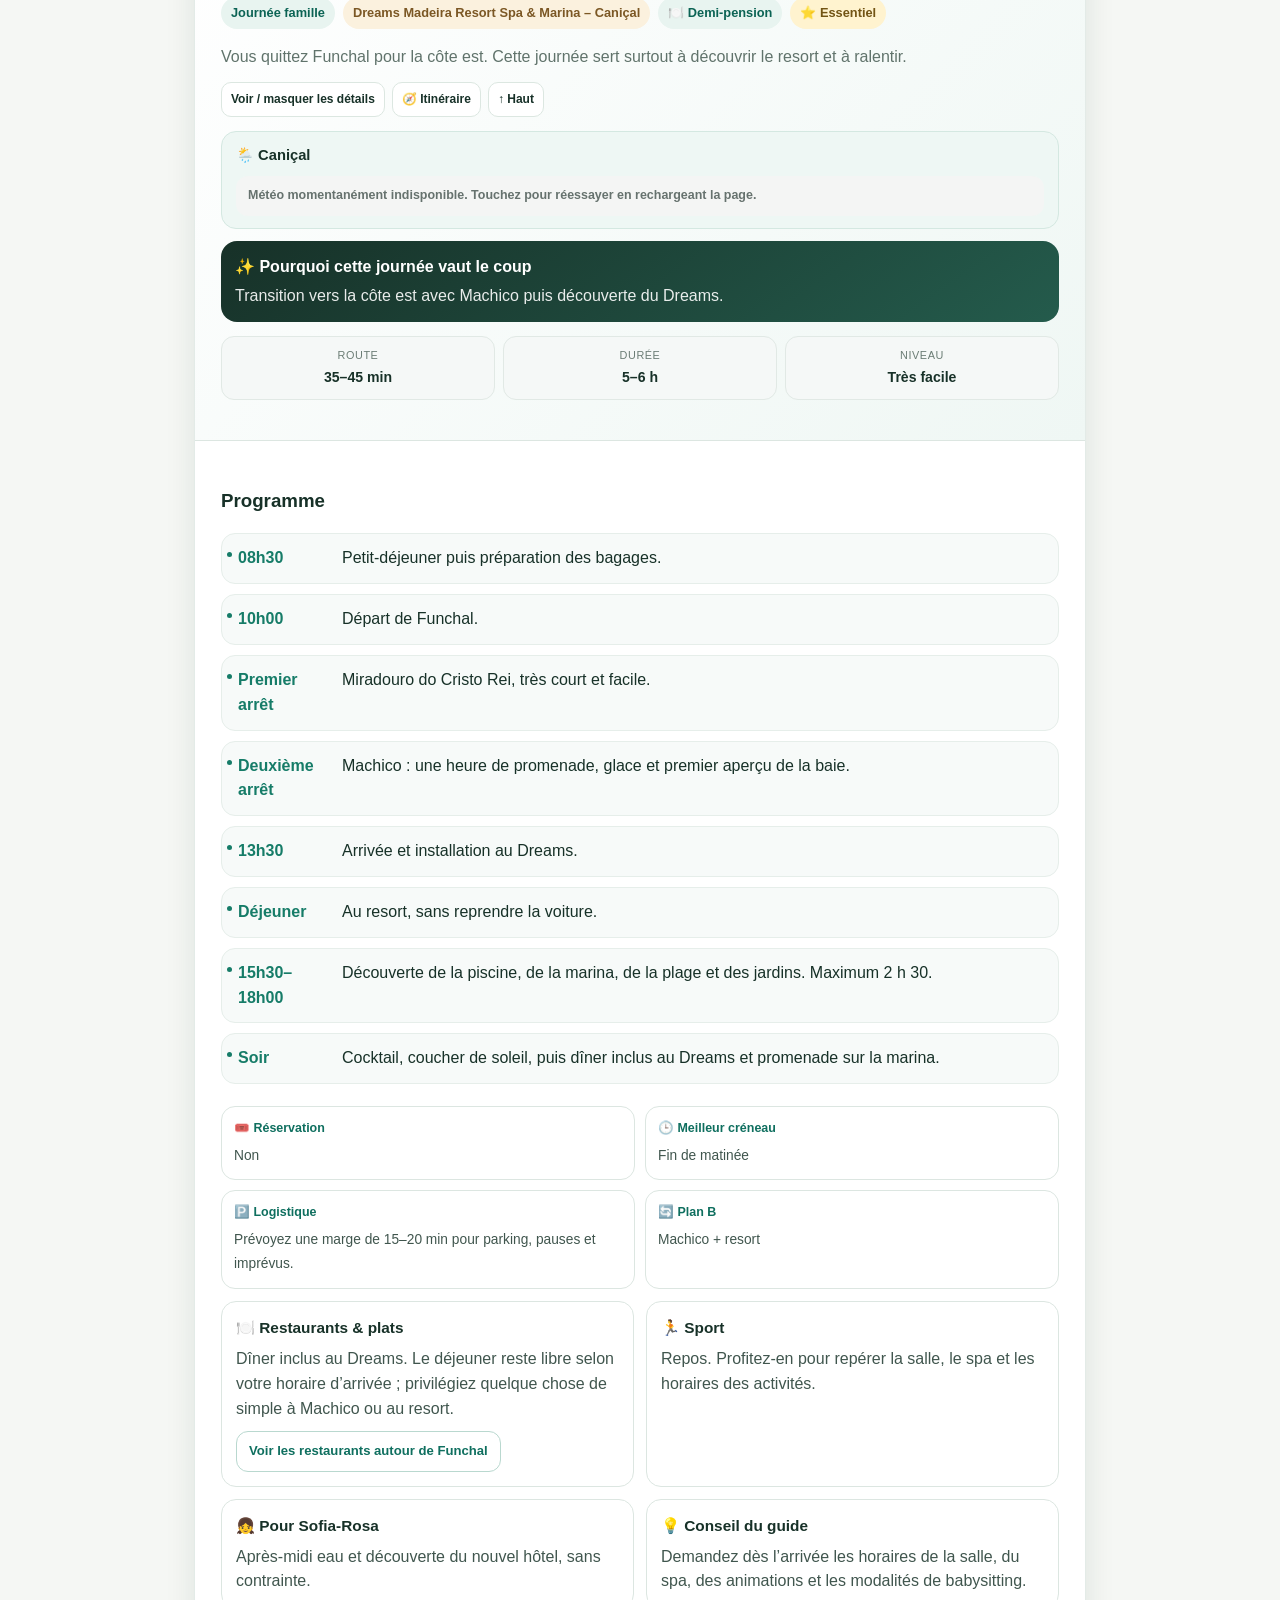
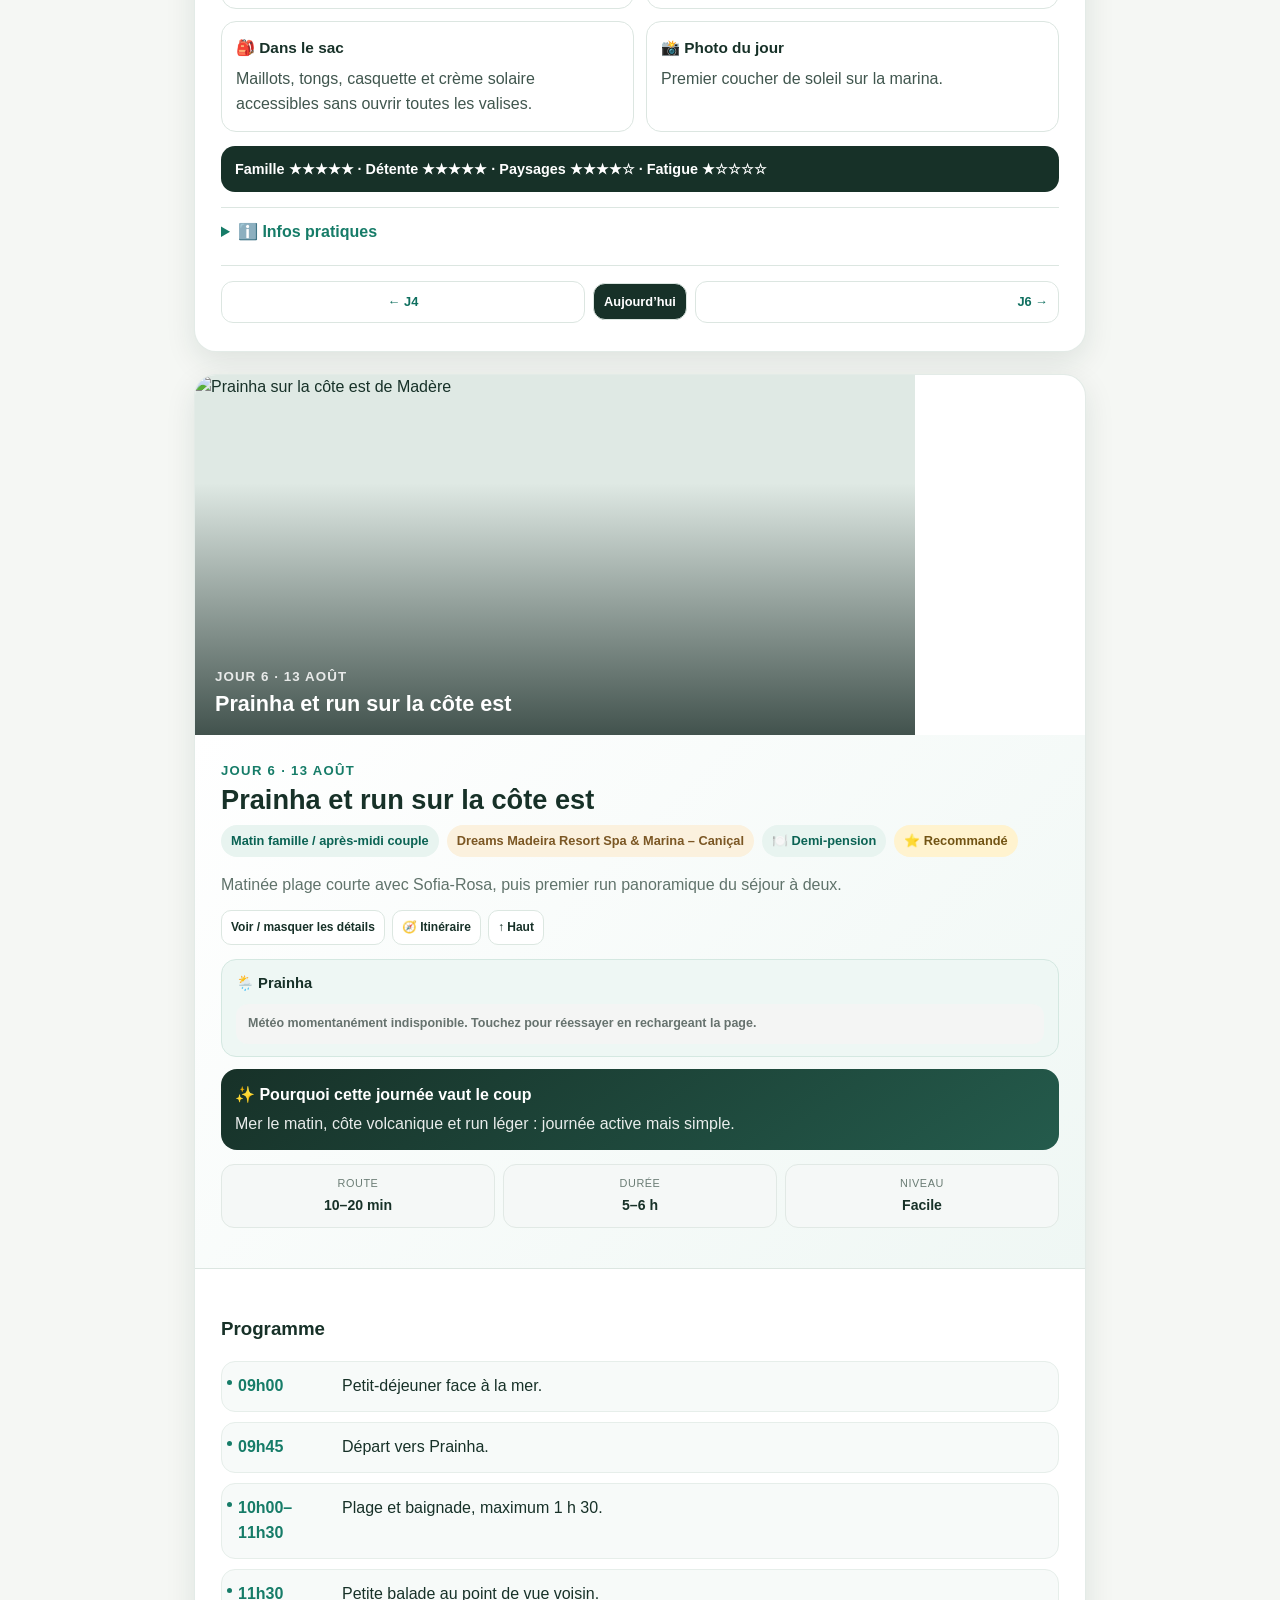
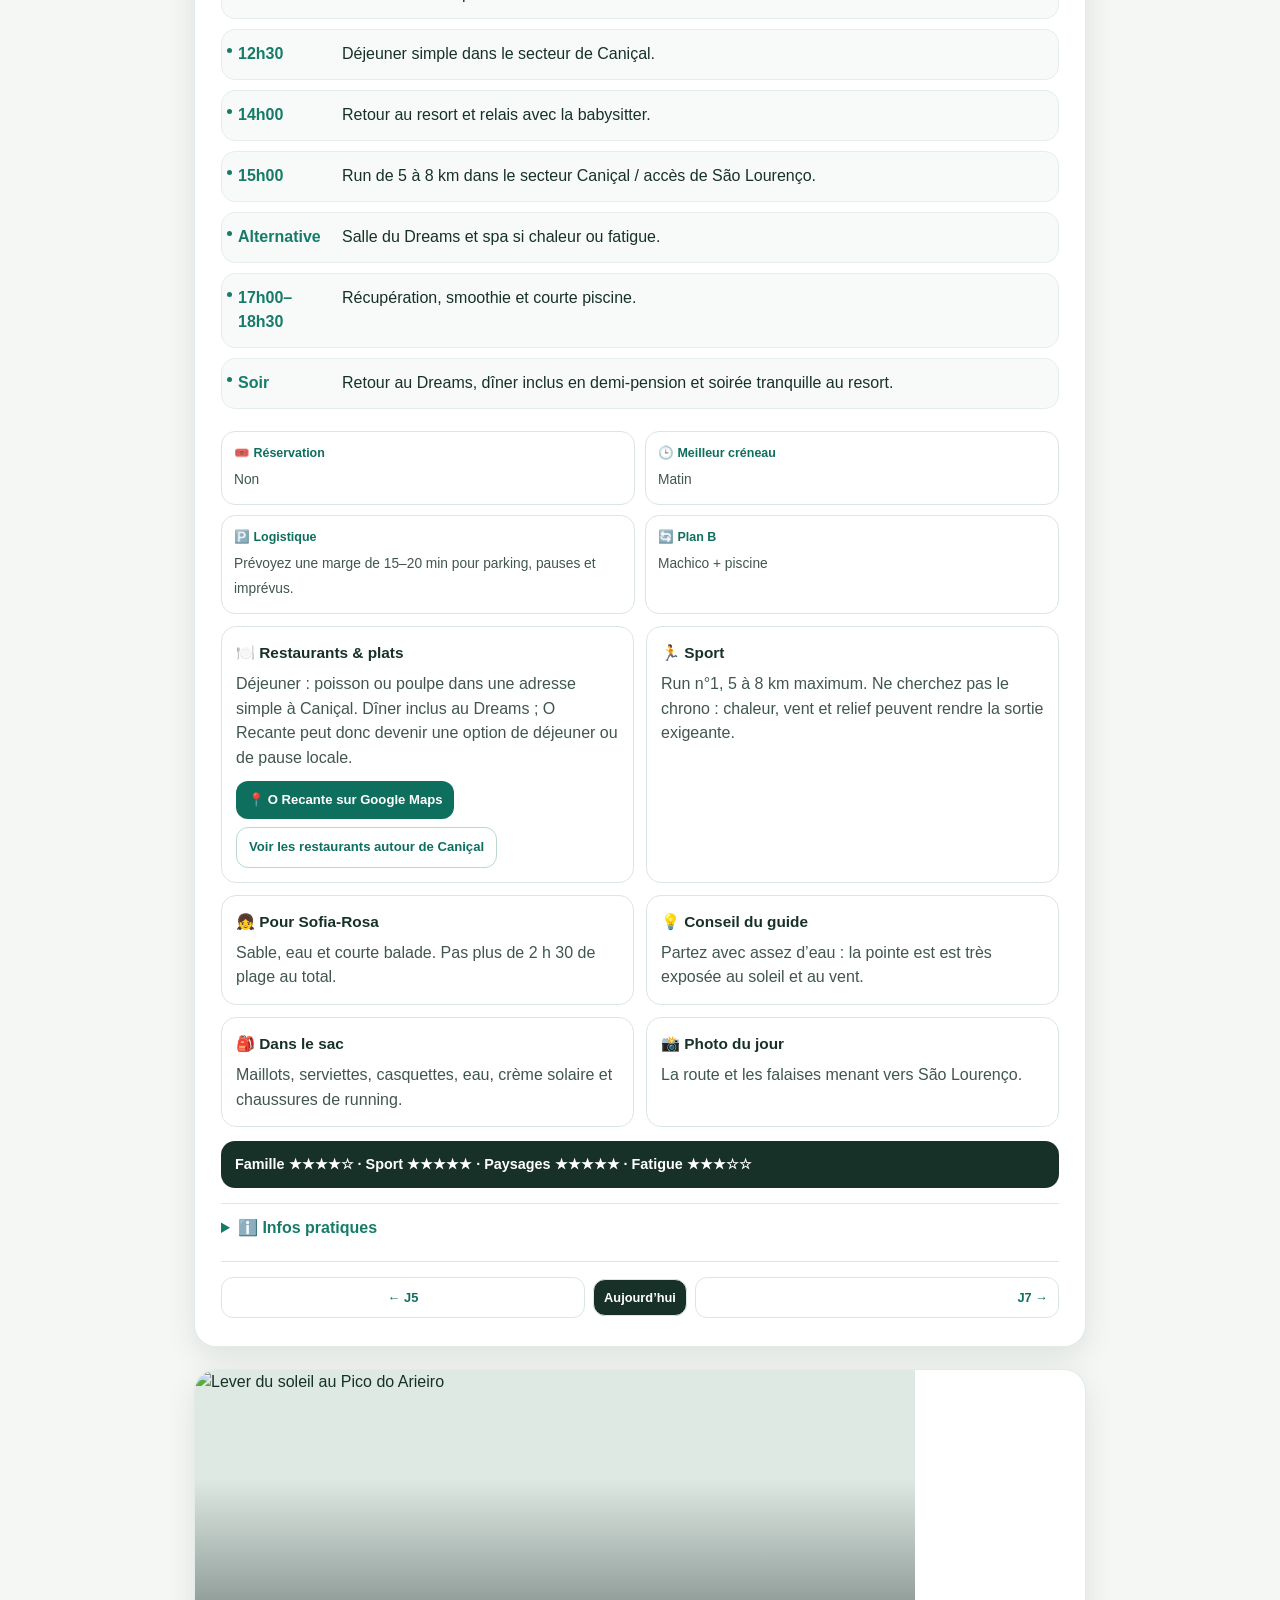
==== commit a5fc81b7: "Upgrade Travel to V1.5 premium and load fixed weather" ====
--- a/index.html
+++ b/index.html
@@ -1 +1 @@
-<!doctype html><html><head><meta charset="utf-8"><meta name="viewport" content="width=device-width,initial-scale=1,viewport-fit=cover"><meta name="theme-color" content="#0f564a"><title>Travel V1.4 · Madère 2026</title></head><body style="margin:0;background:#f5f7f4"><script src="site/part-0.js"></script><script src="site/part-1.js"></script><script src="site/part-2.js"></script><script src="site/part-3.js"></script><script src="site/part-4.js"></script><script>if(window.__travelParts&&window.__travelParts.length==5){let h=window.__travelParts.join('');const parser=new DOMParser();const doc=parser.parseFromString(h,'text/html');doc.title='Travel V1.4 · Madère 2026';const C=n=>'https://commons.wikimedia.org/wiki/Special:Redirect/file/'+encodeURIComponent(n)+'?width=1280';const fallback='https://upload.wikimedia.org/wikipedia/commons/thumb/1/1c/Madeira_-_Funchal_-_Coastline_(6198192877).jpg/960px-Madeira_-_Funchal_-_Coastline_(6198192877).jpg';const photos=[fallback,C('Funchal Cable Car Madeira.jpg'),C('Madeira - Madeira Botanical Garden (32722280953).jpg'),C('Camara de Lobos, Madeira.jpg'),C('Madeira - Camara de Lobos - 11.jpg'),C('Prainha - Ilha da Madeira - Portugal (8106760222).jpg'),C('Watching the sunrise at Pico do Arieiro (52892939754).jpg'),C('Santana, Madeira typical houses.jpg'),C('Madeira - Machico - the beach (32761249923).jpg'),C('Madeira - Ponta de São Lourenço (32727242484).jpg'),C('Madeira-Canical-harbour-14ASD.jpg'),C('Fanal Madeira.jpg'),C('Porto Moniz, Madeira, sunrise over pools.jpg'),C('Madeira - Camara de Lobos - 03.jpg'),C('Pico do Arieiro (33266992472).jpg'),C('Sunset seen from the Lido Viewpoint, Funchal, Madeira, Portugal (PPL1-Corrected) julesvernex2.jpg'),C('Madeira Airport 2018.jpg')];const alts=['Funchal vu depuis la mer','Téléphérique de Funchal vers Monte','Jardin botanique de Madère','Câmara de Lobos','Câmara de Lobos et son littoral','Prainha sur la côte est de Madère','Lever du soleil au Pico do Arieiro','Maisons traditionnelles de Santana','Baie de Machico','Ponta de São Lourenço','Port de Caniçal','Forêt de Fanal','Porto Moniz au lever du jour','Panorama de Câmara de Lobos','Pico do Arieiro au-dessus des nuages','Coucher de soleil à Funchal','Aéroport de Madère'];const mapQ=['Funchal Madeira','Monte Funchal Madeira','Madeira Botanical Garden','Camara de Lobos Madeira','Cabo Girao Madeira','Prainha Madeira','Pico do Arieiro Madeira','Santana Madeira','Machico Madeira','Ponta de Sao Lourenco Madeira','Canical Madeira','Fanal Forest Madeira','Porto Moniz Madeira','Ribeira Brava Madeira','Pico do Arieiro Madeira','Funchal Madeira','Madeira Airport'];const priority=['Essentiel','Recommandé','Recommandé','Essentiel','Essentiel','Recommandé','Essentiel','Essentiel','Recommandé','Essentiel','Option détente','Essentiel','Essentiel','Recommandé','Essentiel','Option flexible','Essentiel'];const practical=['Arrivée douce · parking en ville à anticiper','Prévoir chaussures confortables · téléphérique selon affluence','2–3 h sur place · matin idéal','Parking proche du port · balade facile','Belvédères très accessibles en voiture','Maillot + chaussures adaptées aux galets/sable','Veste chaude · départ tôt · météo changeante','Chaussures confortables · route montagneuse','Maillot · journée facile avec enfant','Chaussures de marche · eau · peu d’ombre','Journée volontairement légère','Chaussures imperméables · brume possible','Maillot · serviette · vérifier état de la mer','Route panoramique · prévoir pauses photo','Veste/coupe-vent · vérifier nuages avant départ','Réserver activité nautique si choisie','Documents + marge confortable pour l’aéroport'];for(let i=1;i<=17;i++){const day=doc.querySelector('#day-'+i);if(!day)continue;const im=day.querySelector('.day-photo img');if(im){im.setAttribute('src',photos[i-1]);im.setAttribute('alt',alts[i-1]);im.setAttribute('referrerpolicy','no-referrer');im.setAttribute('loading',i<=2?'eager':'lazy');im.setAttribute('decoding','async');im.setAttribute('style','display:block;width:100%;height:100%;object-fit:cover');im.setAttribute('onerror',"if(!this.dataset.fallback){this.dataset.fallback='1';this.src='"+fallback+"';}");}const head=day.querySelector('.day-head');if(head){const meta=head.querySelector('.meta');if(meta&&!meta.querySelector('.v13priority')){const s=doc.createElement('span');s.className='badge v13priority';s.textContent='⭐ '+priority[i-1];meta.appendChild(s);}const acts=head.querySelector('.v12actions');if(acts){const a=doc.createElement('a');a.href='https://www.google.com/maps/search/?api=1&query='+encodeURIComponent(mapQ[i-1]);a.target='_blank';a.rel='noopener';a.textContent='🧭 Itinéraire';acts.insertBefore(a,acts.lastElementChild);}}const body=day.querySelector('.day-body');if(body&&!body.querySelector('.v13practical')){const d=doc.createElement('details');d.className='v13practical';d.innerHTML='<summary>ℹ️ Infos pratiques</summary><p>'+practical[i-1]+'</p>';body.appendChild(d);}const nav=doc.createElement('div');nav.className='v13nav';if(i>1)nav.innerHTML+='<a href="#day-'+(i-1)+'">← J'+(i-1)+'</a>';nav.innerHTML+='<button type="button" class="v13today">Aujourd’hui</button>';if(i<17)nav.innerHTML+='<a href="#day-'+(i+1)+'">J'+(i+1)+' →</a>';body?.appendChild(nav);}const style=doc.createElement('style');style.textContent='.hero:after{content:"V1.4"!important}.v13nav{display:grid;grid-template-columns:1fr auto 1fr;gap:8px;align-items:center;margin:20px 0 2px;padding-top:15px;border-top:1px solid #dce6e1}.v13nav a,.v13nav button{border:1px solid #dce6e1;background:#fff;color:#0f6f5f;border-radius:12px;padding:10px;text-align:center;text-decoration:none;font-weight:850;font-size:.8rem}.v13nav a:last-child{text-align:right}.v13today{background:#173128!important;color:#fff!important}.v13priority{background:#fff3cf!important;color:#725414!important}.v13practical p{color:#40564e;margin-bottom:0}.timeline-row{position:relative;padding-left:16px}.timeline-row:before{content:"";position:absolute;left:5px;top:18px;width:5px;height:5px;border-radius:50%;background:#167c68}@media(max-width:520px){.v13nav{grid-template-columns:1fr 1fr 1fr}.v13nav a,.v13nav button{padding:9px 5px;font-size:.74rem}}';doc.head.appendChild(style);[...doc.querySelectorAll('div')].forEach(el=>{const t=(el.textContent||'').trim();if(t==='V1.2 · TEST PHOTO STATIQUE J1'||t==='PHOTO FIX V17')el.remove();});const footer=doc.querySelector('footer');if(footer)footer.textContent='Travel V1.4 · Madère 2026 · Gregorio, Morgane & Sofia-Rosa';doc.querySelectorAll('.v13today').forEach(b=>b.setAttribute('onclick',"(function(){var n=new Date(),x=(n.getFullYear()===2026&&n.getMonth()===7&&n.getDate()>=8&&n.getDate()<=24)?n.getDate()-7:1;document.getElementById('day-'+x).scrollIntoView({behavior:'smooth',block:'start'});})()"));const mod=doc.createElement('script');mod.src='v14.js?v=14';doc.body.appendChild(mod);h='<!doctype html>'+doc.documentElement.outerHTML;document.open();document.write(h);document.close();}else{document.body.innerHTML='<div style="font:700 18px sans-serif;padding:30px">Erreur de chargement local Travel</div>';}</script></body></html>+<!doctype html><html><head><meta charset="utf-8"><meta name="viewport" content="width=device-width,initial-scale=1,viewport-fit=cover"><meta name="theme-color" content="#0f564a"><title>Travel V1.5 · Madère 2026</title></head><body style="margin:0;background:#f5f7f4"><script src="site/part-0.js"></script><script src="site/part-1.js"></script><script src="site/part-2.js"></script><script src="site/part-3.js"></script><script src="site/part-4.js"></script><script>if(window.__travelParts&&window.__travelParts.length==5){let h=window.__travelParts.join('');const parser=new DOMParser();const doc=parser.parseFromString(h,'text/html');doc.title='Travel V1.5 · Madère 2026';const C=n=>'https://commons.wikimedia.org/wiki/Special:Redirect/file/'+encodeURIComponent(n)+'?width=1280';const fallback='https://upload.wikimedia.org/wikipedia/commons/thumb/1/1c/Madeira_-_Funchal_-_Coastline_(6198192877).jpg/960px-Madeira_-_Funchal_-_Coastline_(6198192877).jpg';const photos=[fallback,C('Funchal Cable Car Madeira.jpg'),C('Madeira - Madeira Botanical Garden (32722280953).jpg'),C('Camara de Lobos, Madeira.jpg'),C('Madeira - Camara de Lobos - 11.jpg'),C('Prainha - Ilha da Madeira - Portugal (8106760222).jpg'),C('Watching the sunrise at Pico do Arieiro (52892939754).jpg'),C('Santana, Madeira typical houses.jpg'),C('Madeira - Machico - the beach (32761249923).jpg'),C('Madeira - Ponta de São Lourenço (32727242484).jpg'),C('Madeira-Canical-harbour-14ASD.jpg'),C('Fanal Madeira.jpg'),C('Porto Moniz, Madeira, sunrise over pools.jpg'),C('Madeira - Camara de Lobos - 03.jpg'),C('Pico do Arieiro (33266992472).jpg'),C('Sunset seen from the Lido Viewpoint, Funchal, Madeira, Portugal (PPL1-Corrected) julesvernex2.jpg'),C('Madeira Airport 2018.jpg')];const alts=['Funchal vu depuis la mer','Téléphérique de Funchal vers Monte','Jardin botanique de Madère','Câmara de Lobos','Câmara de Lobos et son littoral','Prainha sur la côte est de Madère','Lever du soleil au Pico do Arieiro','Maisons traditionnelles de Santana','Baie de Machico','Ponta de São Lourenço','Port de Caniçal','Forêt de Fanal','Porto Moniz au lever du jour','Panorama de Câmara de Lobos','Pico do Arieiro au-dessus des nuages','Coucher de soleil à Funchal','Aéroport de Madère'];const mapQ=['Funchal Madeira','Monte Funchal Madeira','Madeira Botanical Garden','Camara de Lobos Madeira','Cabo Girao Madeira','Prainha Madeira','Pico do Arieiro Madeira','Santana Madeira','Machico Madeira','Ponta de Sao Lourenco Madeira','Canical Madeira','Fanal Forest Madeira','Porto Moniz Madeira','Ribeira Brava Madeira','Pico do Arieiro Madeira','Funchal Madeira','Madeira Airport'];const priority=['Essentiel','Recommandé','Recommandé','Essentiel','Essentiel','Recommandé','Essentiel','Essentiel','Recommandé','Essentiel','Option détente','Essentiel','Essentiel','Recommandé','Essentiel','Option flexible','Essentiel'];const practical=['Arrivée douce · parking en ville à anticiper','Prévoir chaussures confortables · téléphérique selon affluence','2–3 h sur place · matin idéal','Parking proche du port · balade facile','Belvédères très accessibles en voiture','Maillot + chaussures adaptées aux galets/sable','Veste chaude · départ tôt · météo changeante','Chaussures confortables · route montagneuse','Maillot · journée facile avec enfant','Chaussures de marche · eau · peu d’ombre','Journée volontairement légère','Chaussures imperméables · brume possible','Maillot · serviette · vérifier état de la mer','Route panoramique · prévoir pauses photo','Veste/coupe-vent · vérifier nuages avant départ','Réserver activité nautique si choisie','Documents + marge confortable pour l’aéroport'];for(let i=1;i<=17;i++){const day=doc.querySelector('#day-'+i);if(!day)continue;const im=day.querySelector('.day-photo img');if(im){im.setAttribute('src',photos[i-1]);im.setAttribute('alt',alts[i-1]);im.setAttribute('referrerpolicy','no-referrer');im.setAttribute('loading',i<=2?'eager':'lazy');im.setAttribute('decoding','async');im.setAttribute('style','display:block;width:100%;height:100%;object-fit:cover');im.setAttribute('onerror',"if(!this.dataset.fallback){this.dataset.fallback='1';this.src='"+fallback+"';}");}const head=day.querySelector('.day-head');if(head){const meta=head.querySelector('.meta');if(meta&&!meta.querySelector('.v13priority')){const s=doc.createElement('span');s.className='badge v13priority';s.textContent='⭐ '+priority[i-1];meta.appendChild(s);}const acts=head.querySelector('.v12actions');if(acts){const a=doc.createElement('a');a.href='https://www.google.com/maps/search/?api=1&query='+encodeURIComponent(mapQ[i-1]);a.target='_blank';a.rel='noopener';a.textContent='🧭 Itinéraire';acts.insertBefore(a,acts.lastElementChild);}}const body=day.querySelector('.day-body');if(body&&!body.querySelector('.v13practical')){const d=doc.createElement('details');d.className='v13practical';d.innerHTML='<summary>ℹ️ Infos pratiques</summary><p>'+practical[i-1]+'</p>';body.appendChild(d);}const nav=doc.createElement('div');nav.className='v13nav';if(i>1)nav.innerHTML+='<a href="#day-'+(i-1)+'">← J'+(i-1)+'</a>';nav.innerHTML+='<button type="button" class="v13today">Aujourd’hui</button>';if(i<17)nav.innerHTML+='<a href="#day-'+(i+1)+'">J'+(i+1)+' →</a>';body?.appendChild(nav);}const style=doc.createElement('style');style.textContent='.hero:after{content:"V1.5"!important}.v13nav{display:grid;grid-template-columns:1fr auto 1fr;gap:8px;align-items:center;margin:20px 0 2px;padding-top:15px;border-top:1px solid #dce6e1}.v13nav a,.v13nav button{border:1px solid #dce6e1;background:#fff;color:#0f6f5f;border-radius:12px;padding:10px;text-align:center;text-decoration:none;font-weight:850;font-size:.8rem}.v13nav a:last-child{text-align:right}.v13today{background:#173128!important;color:#fff!important}.v13priority{background:#fff3cf!important;color:#725414!important}.v13practical p{color:#40564e;margin-bottom:0}.timeline-row{position:relative;padding-left:16px}.timeline-row:before{content:"";position:absolute;left:5px;top:18px;width:5px;height:5px;border-radius:50%;background:#167c68}@media(max-width:520px){.v13nav{grid-template-columns:1fr 1fr 1fr}.v13nav a,.v13nav button{padding:9px 5px;font-size:.74rem}}';doc.head.appendChild(style);[...doc.querySelectorAll('div')].forEach(el=>{const t=(el.textContent||'').trim();if(t==='V1.2 · TEST PHOTO STATIQUE J1'||t==='PHOTO FIX V17')el.remove();});const footer=doc.querySelector('footer');if(footer)footer.textContent='Travel V1.5 · Madère 2026 · Gregorio, Morgane & Sofia-Rosa';doc.querySelectorAll('.v13today').forEach(b=>b.setAttribute('onclick',"(function(){var n=new Date(),x=(n.getFullYear()===2026&&n.getMonth()===7&&n.getDate()>=8&&n.getDate()<=24)?n.getDate()-7:1;document.getElementById('day-'+x).scrollIntoView({behavior:'smooth',block:'start'});})()"));const m14=doc.createElement('script');m14.src='v14.js?v=15fix';doc.body.appendChild(m14);const m15=doc.createElement('script');m15.src='v15.js?v=15';doc.body.appendChild(m15);h='<!doctype html>'+doc.documentElement.outerHTML;document.open();document.write(h);document.close();}else{document.body.innerHTML='<div style="font:700 18px sans-serif;padding:30px">Erreur de chargement local Travel</div>';}</script></body></html>
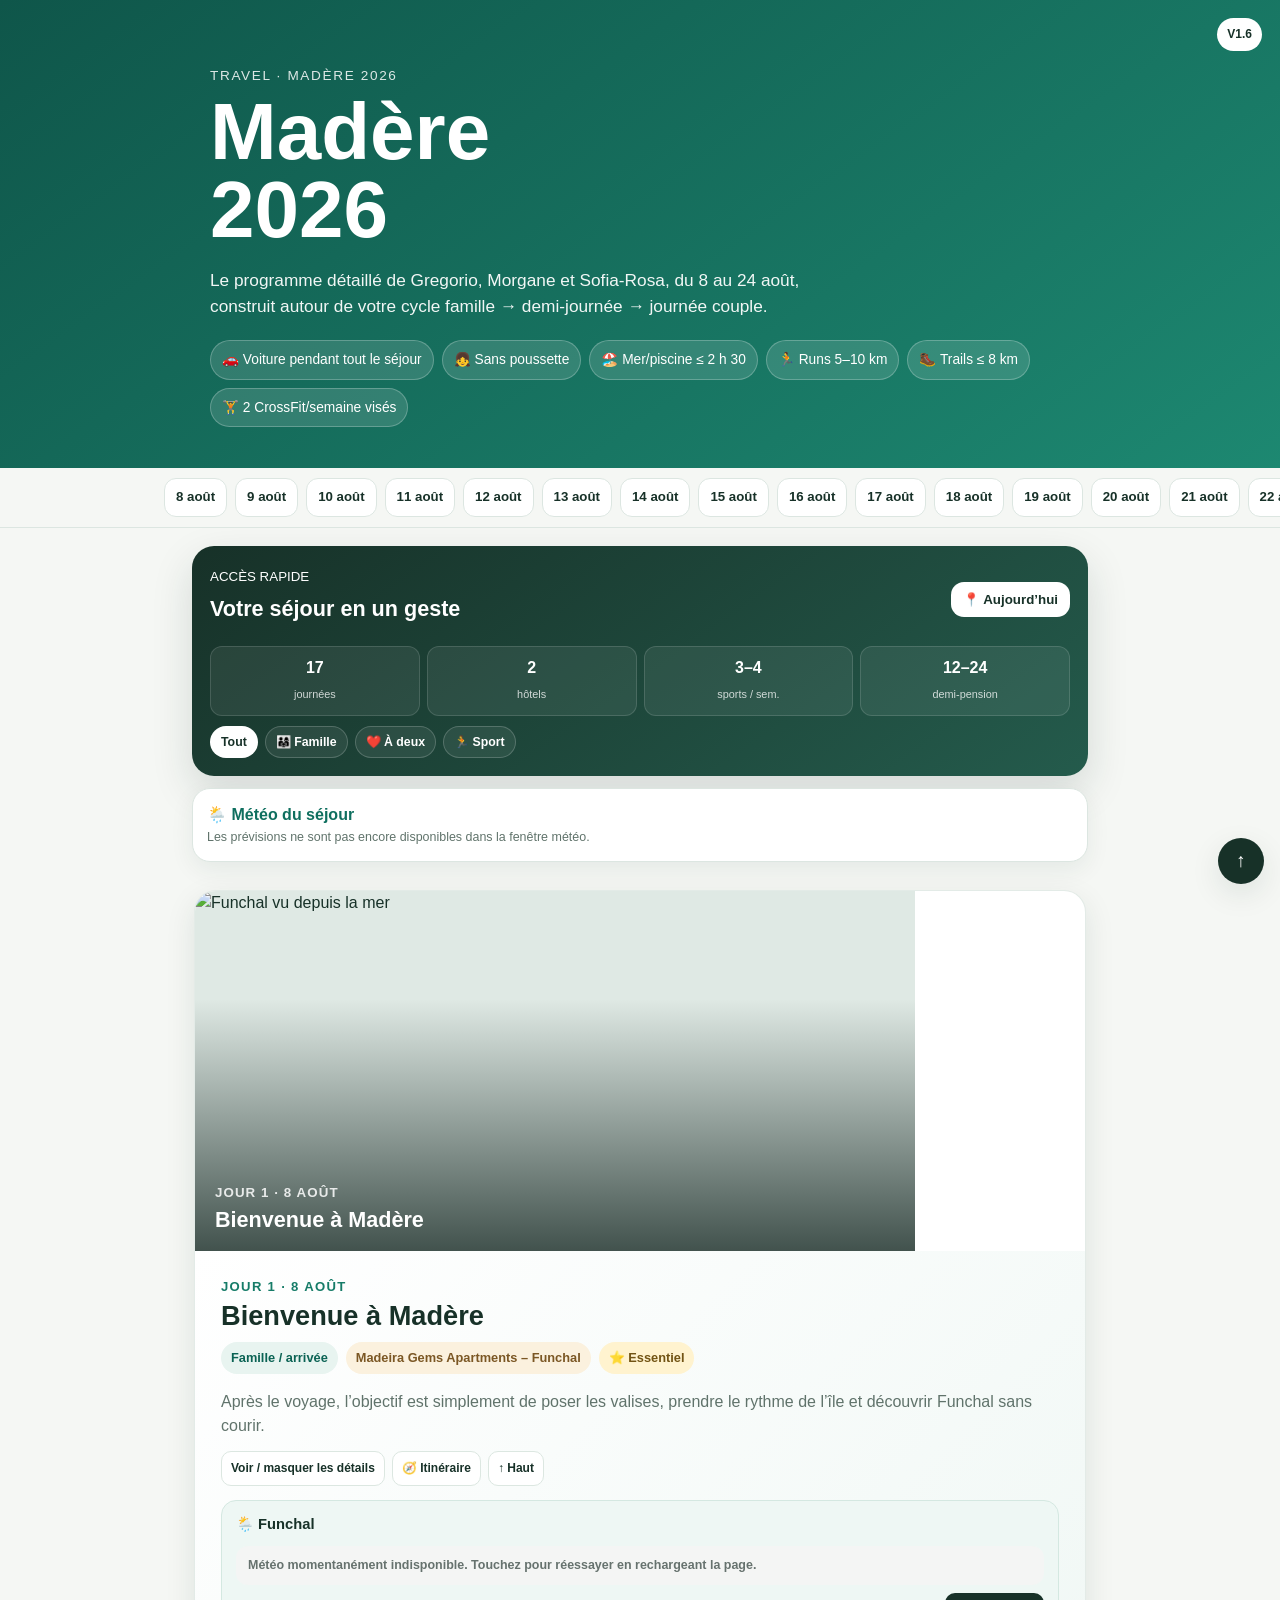
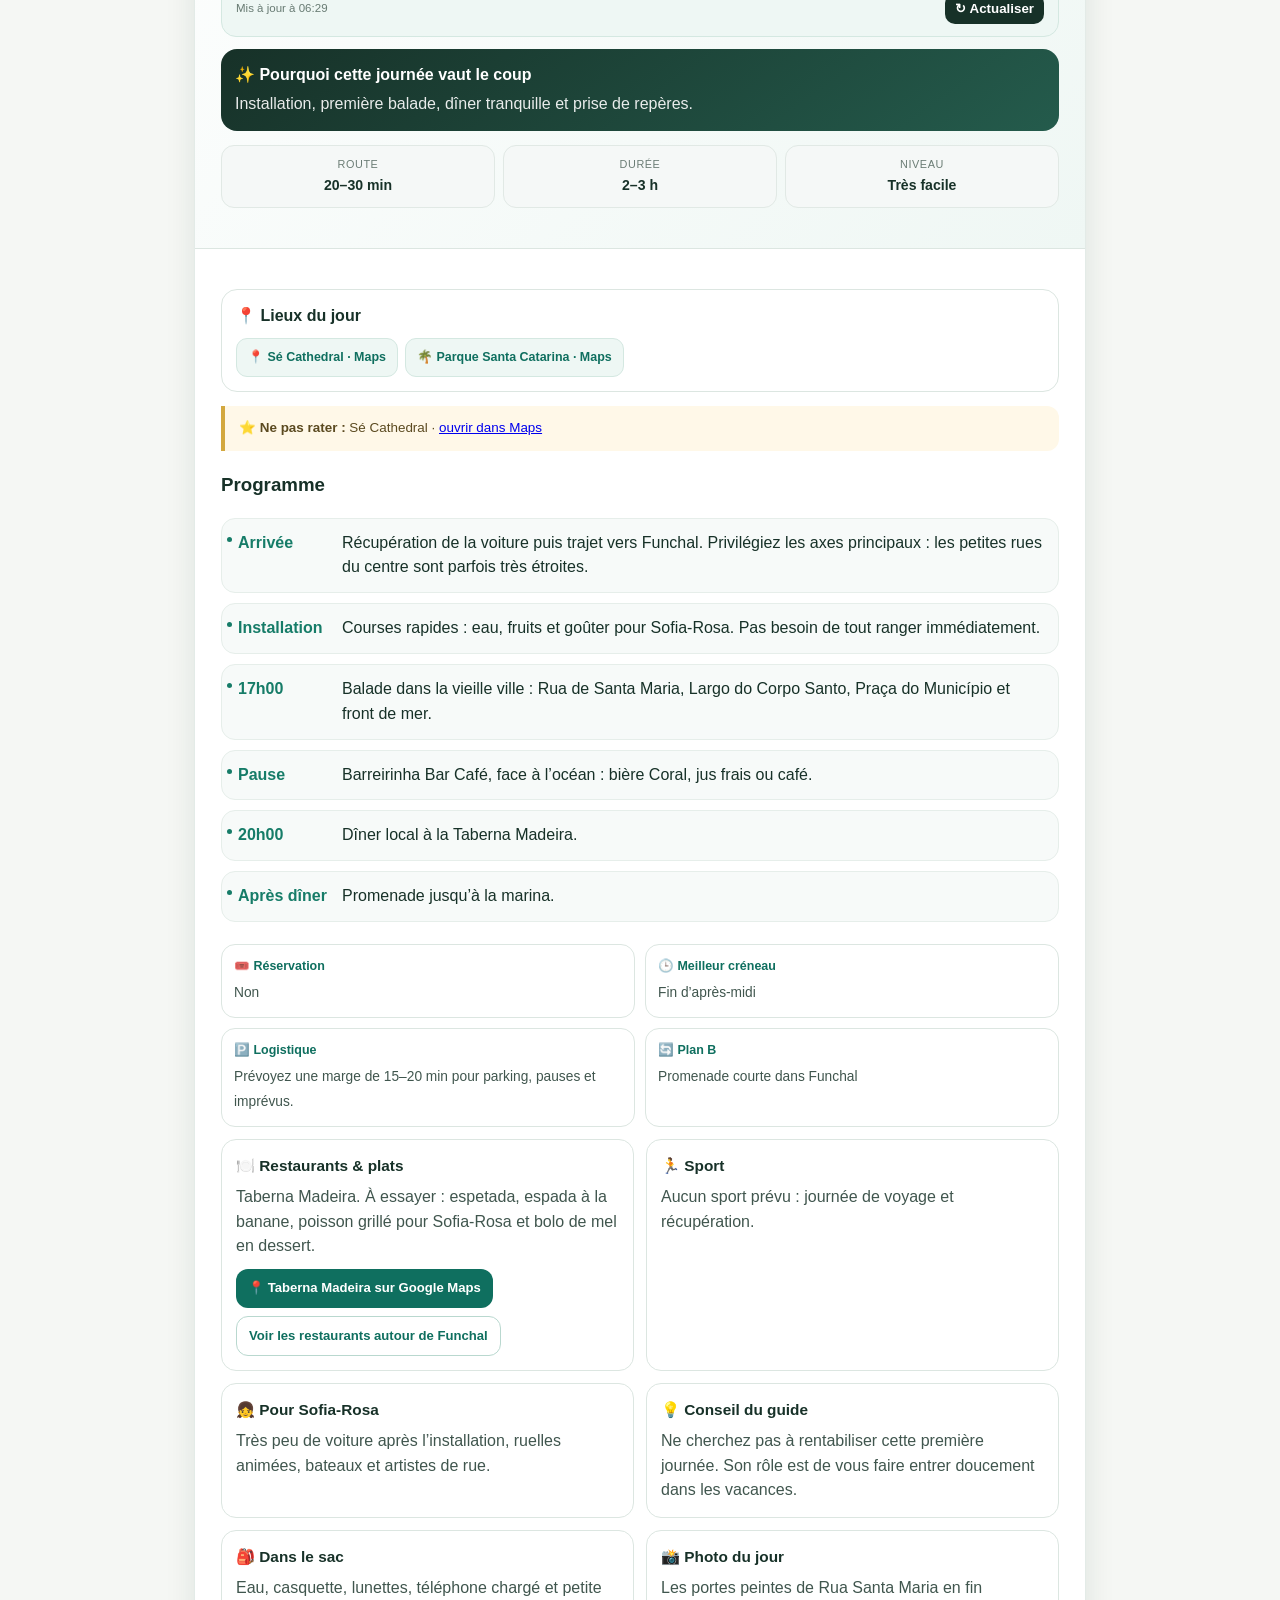
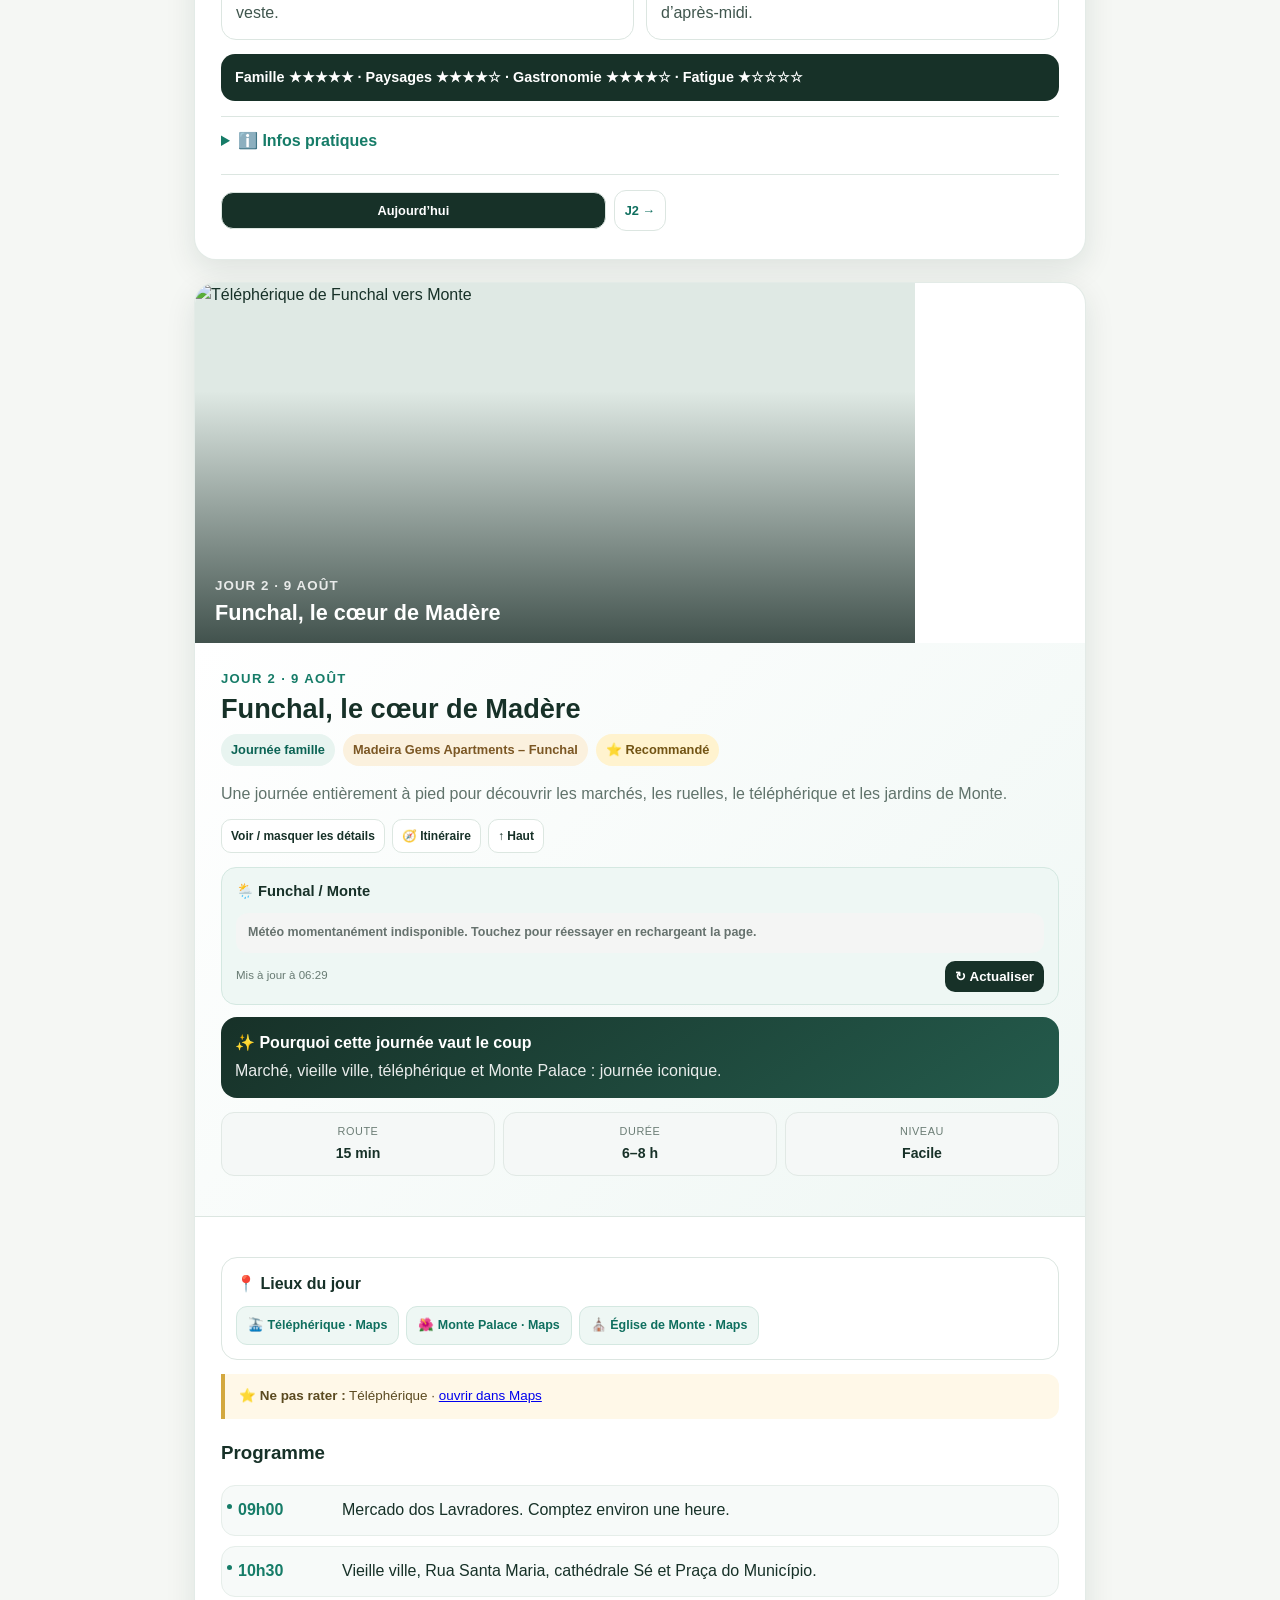
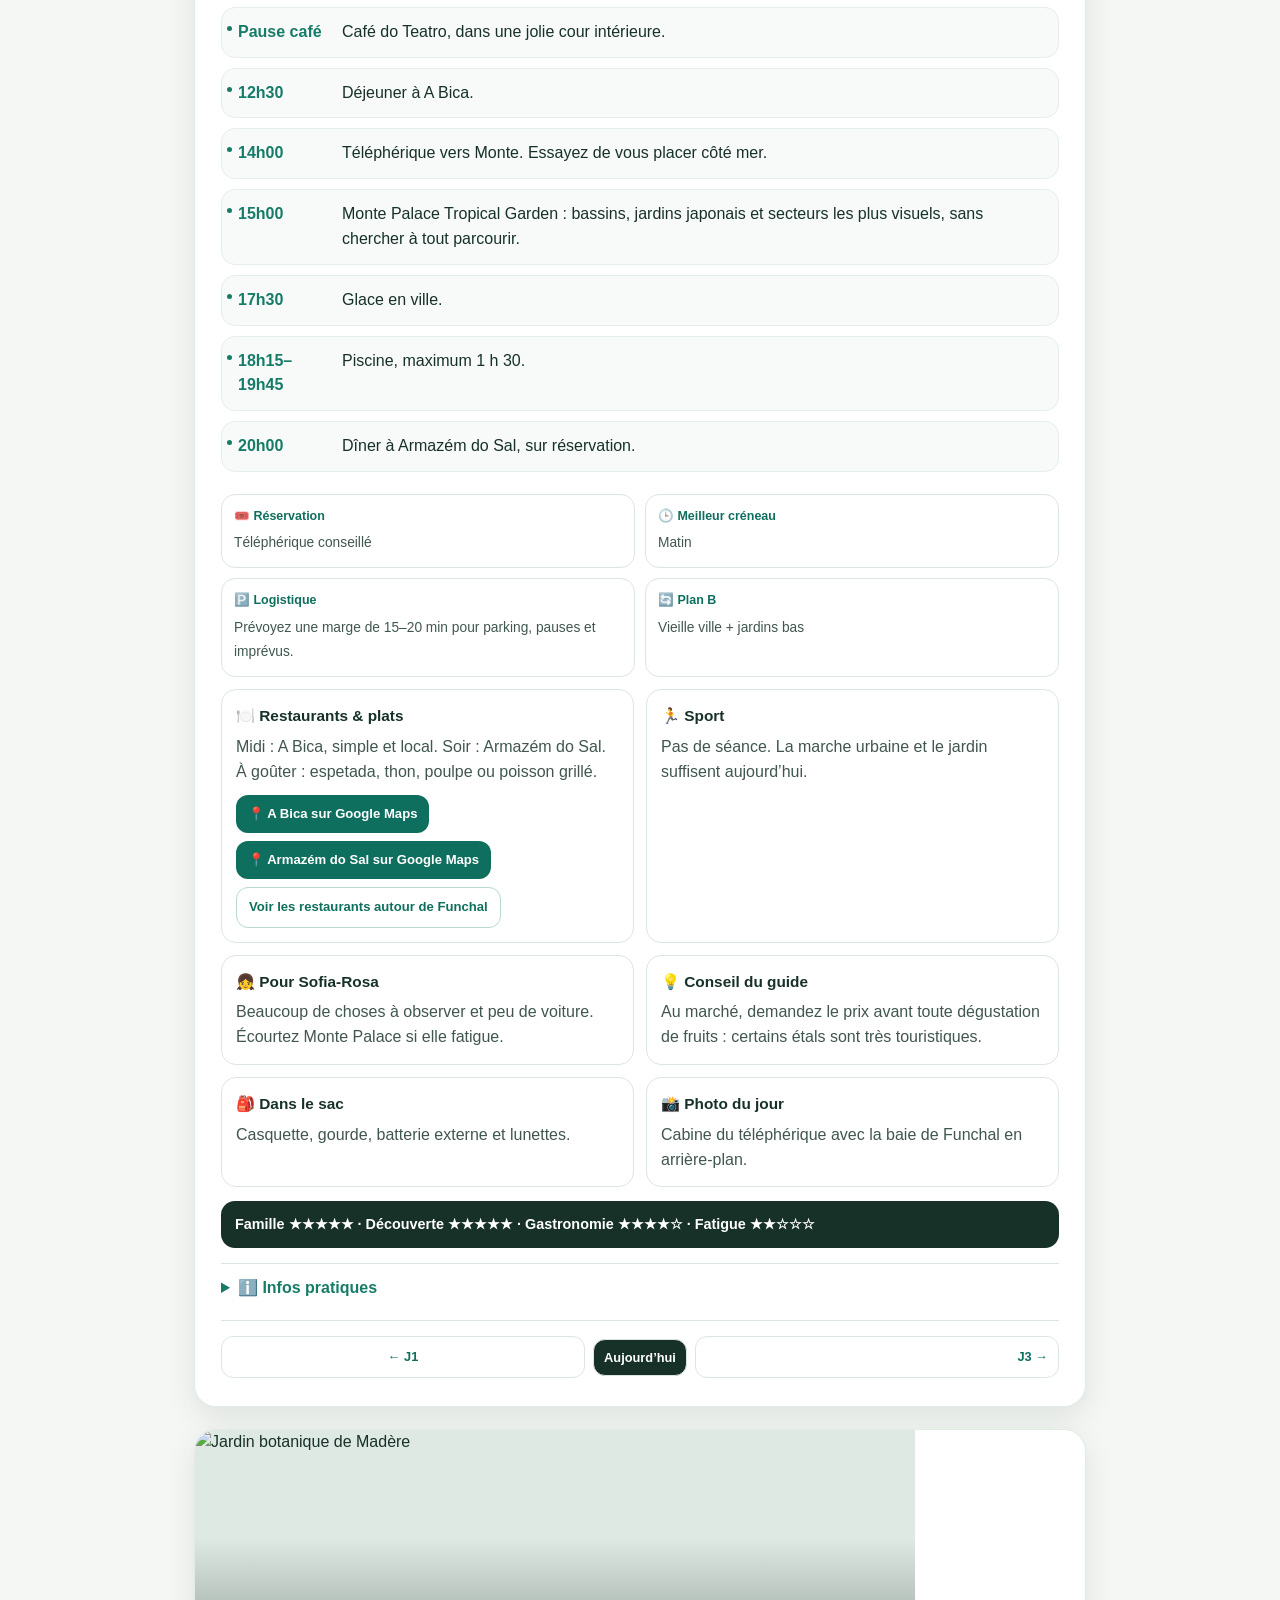
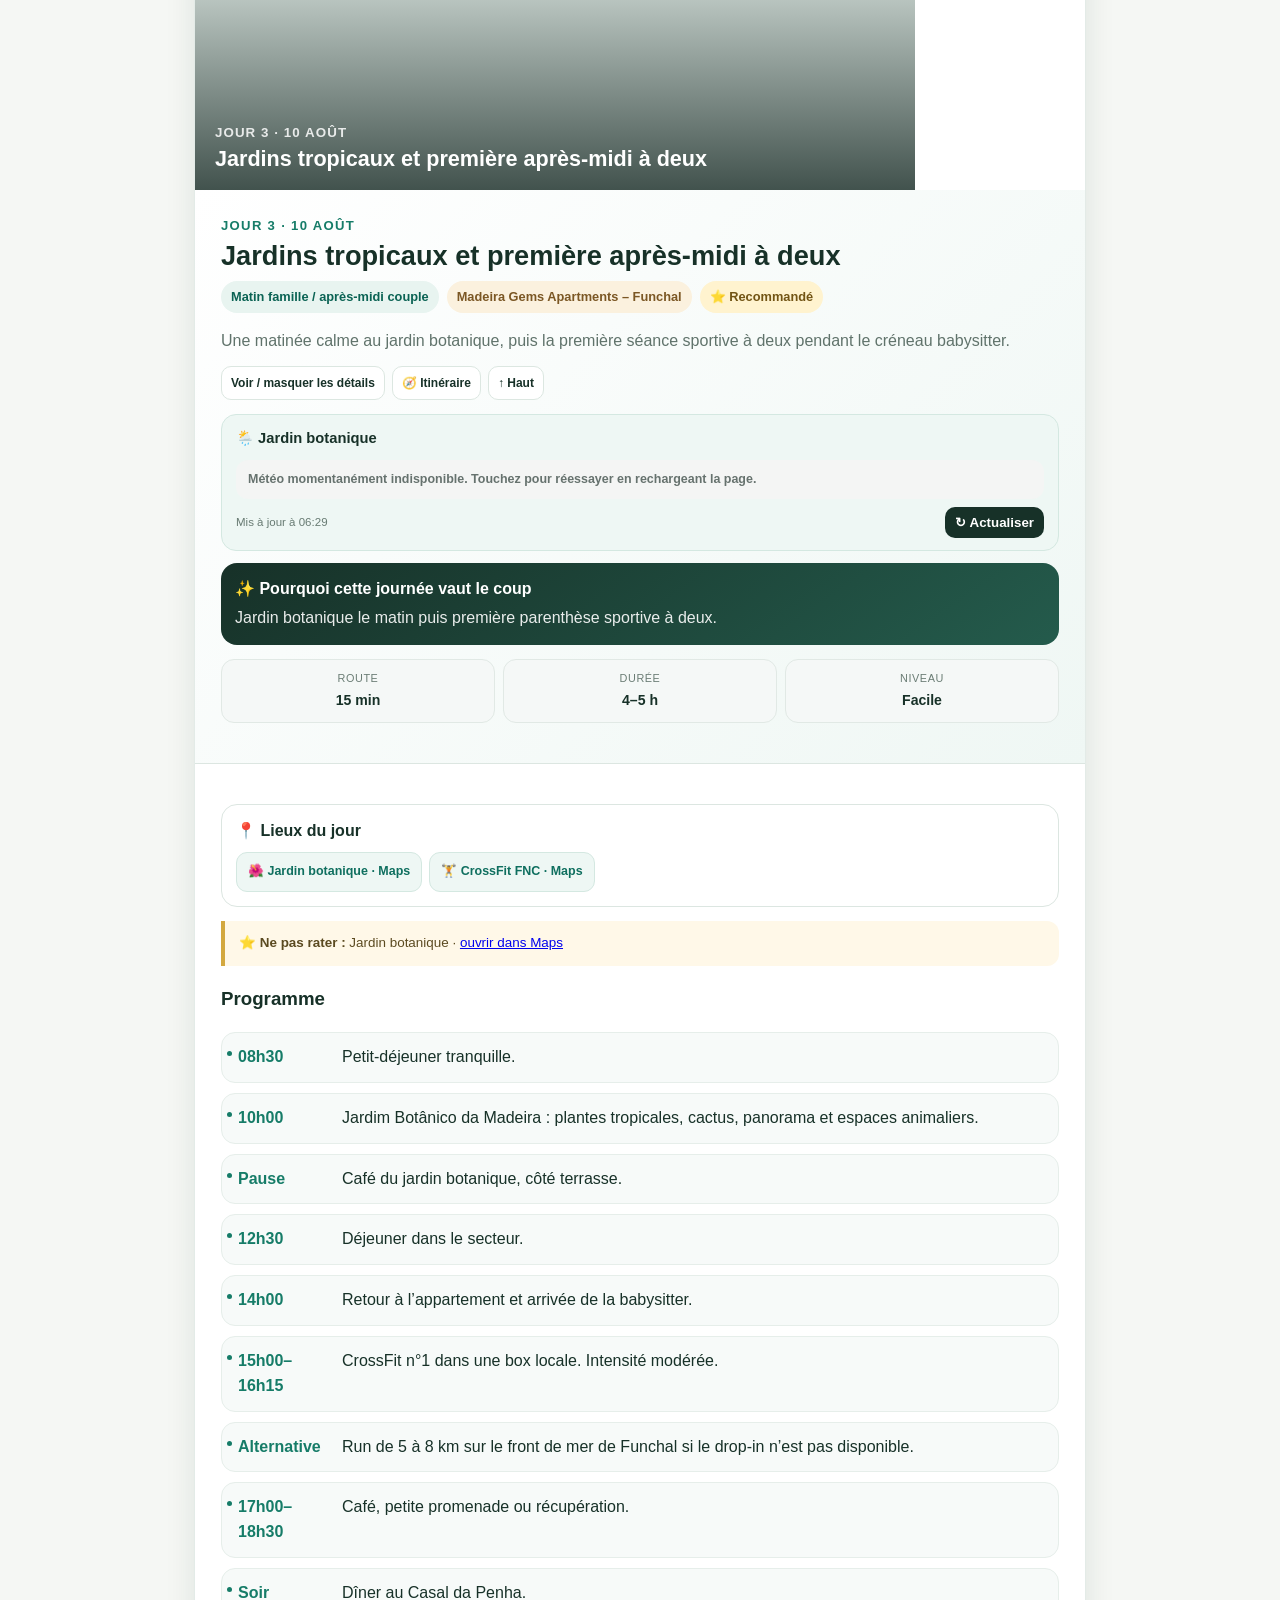
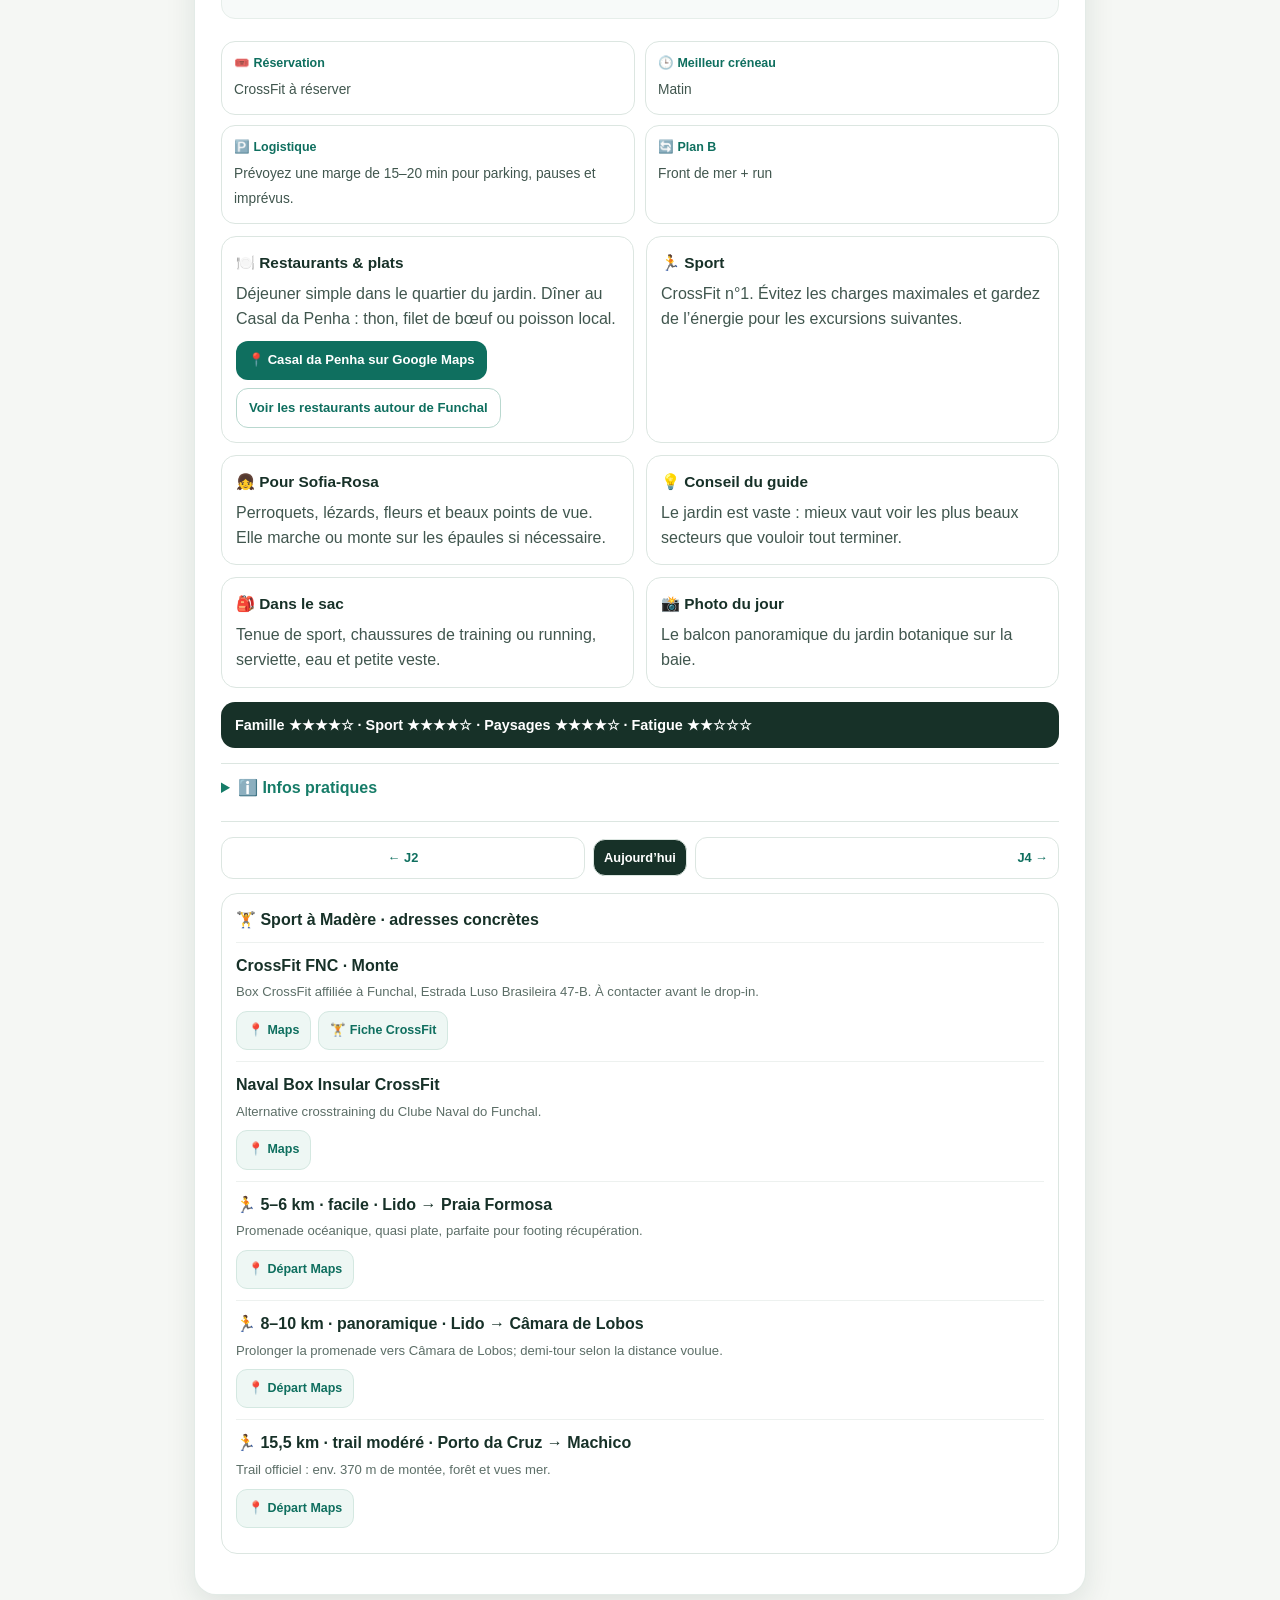
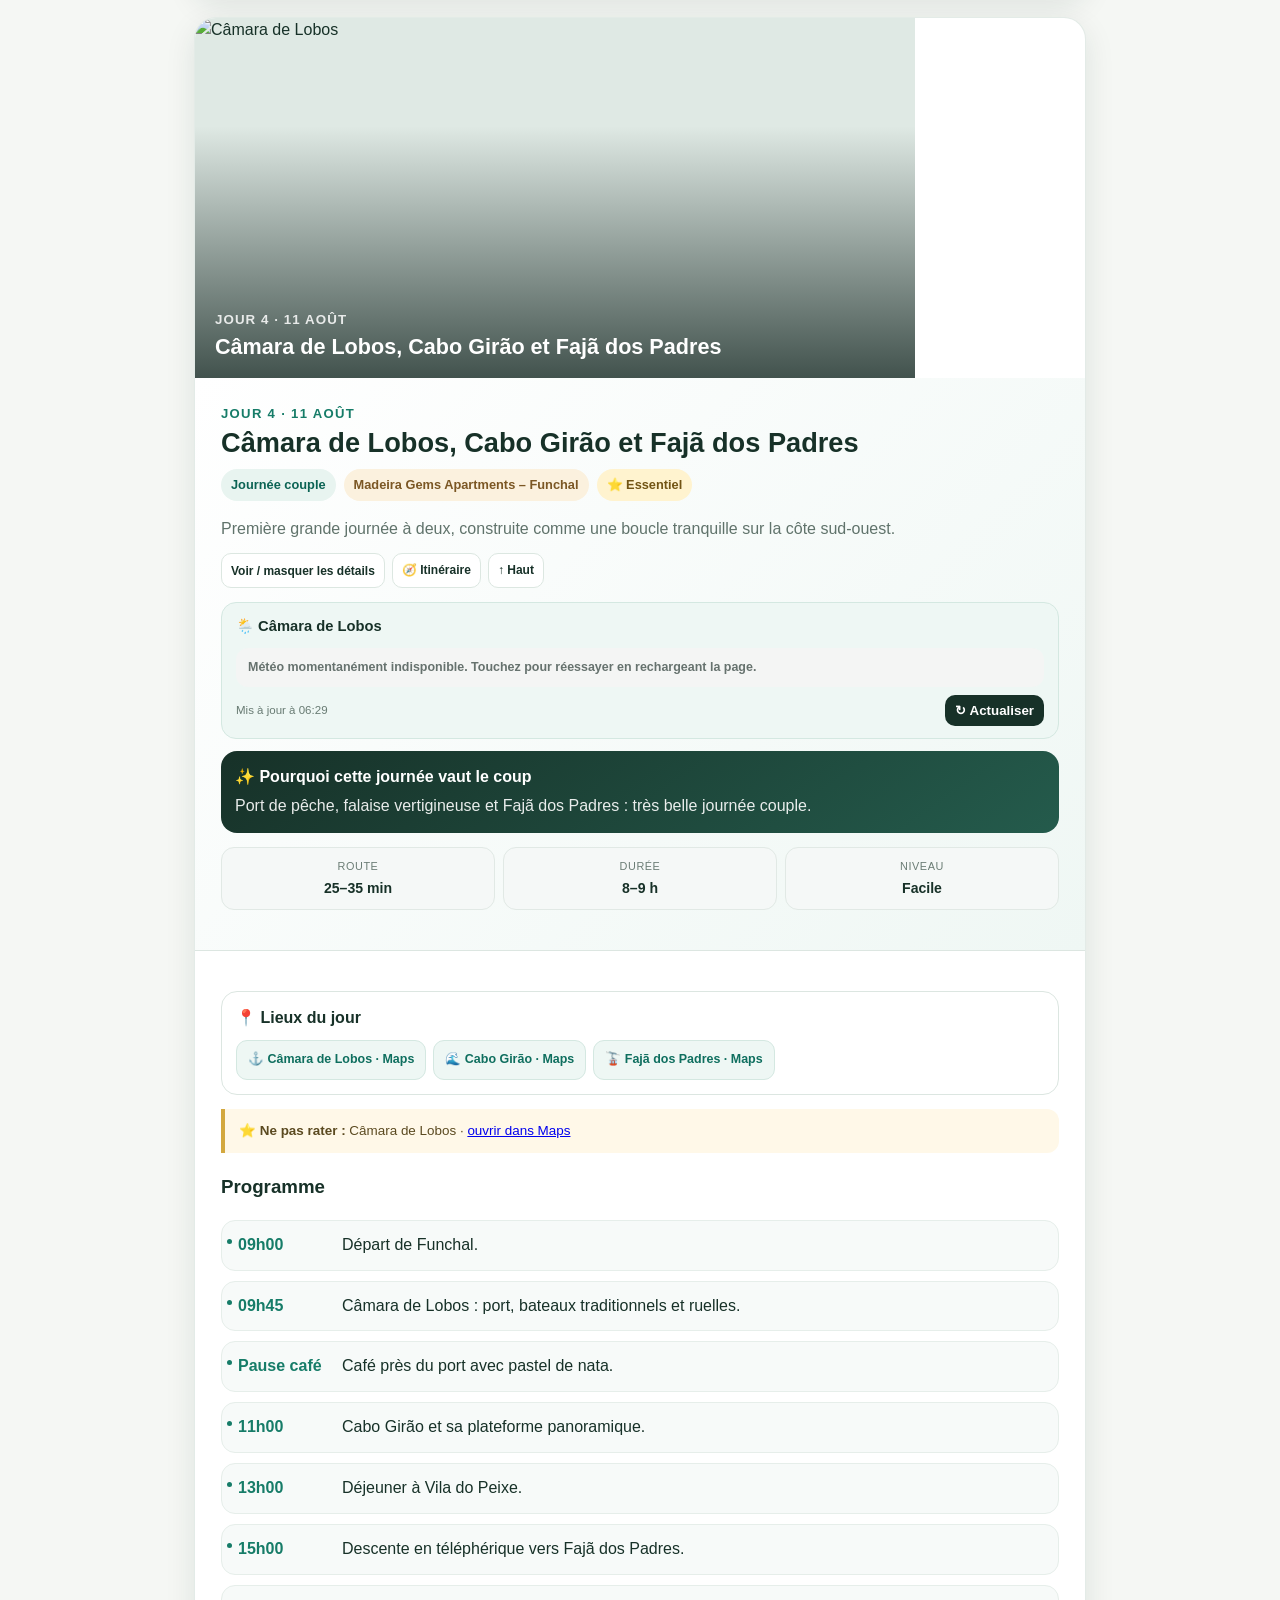
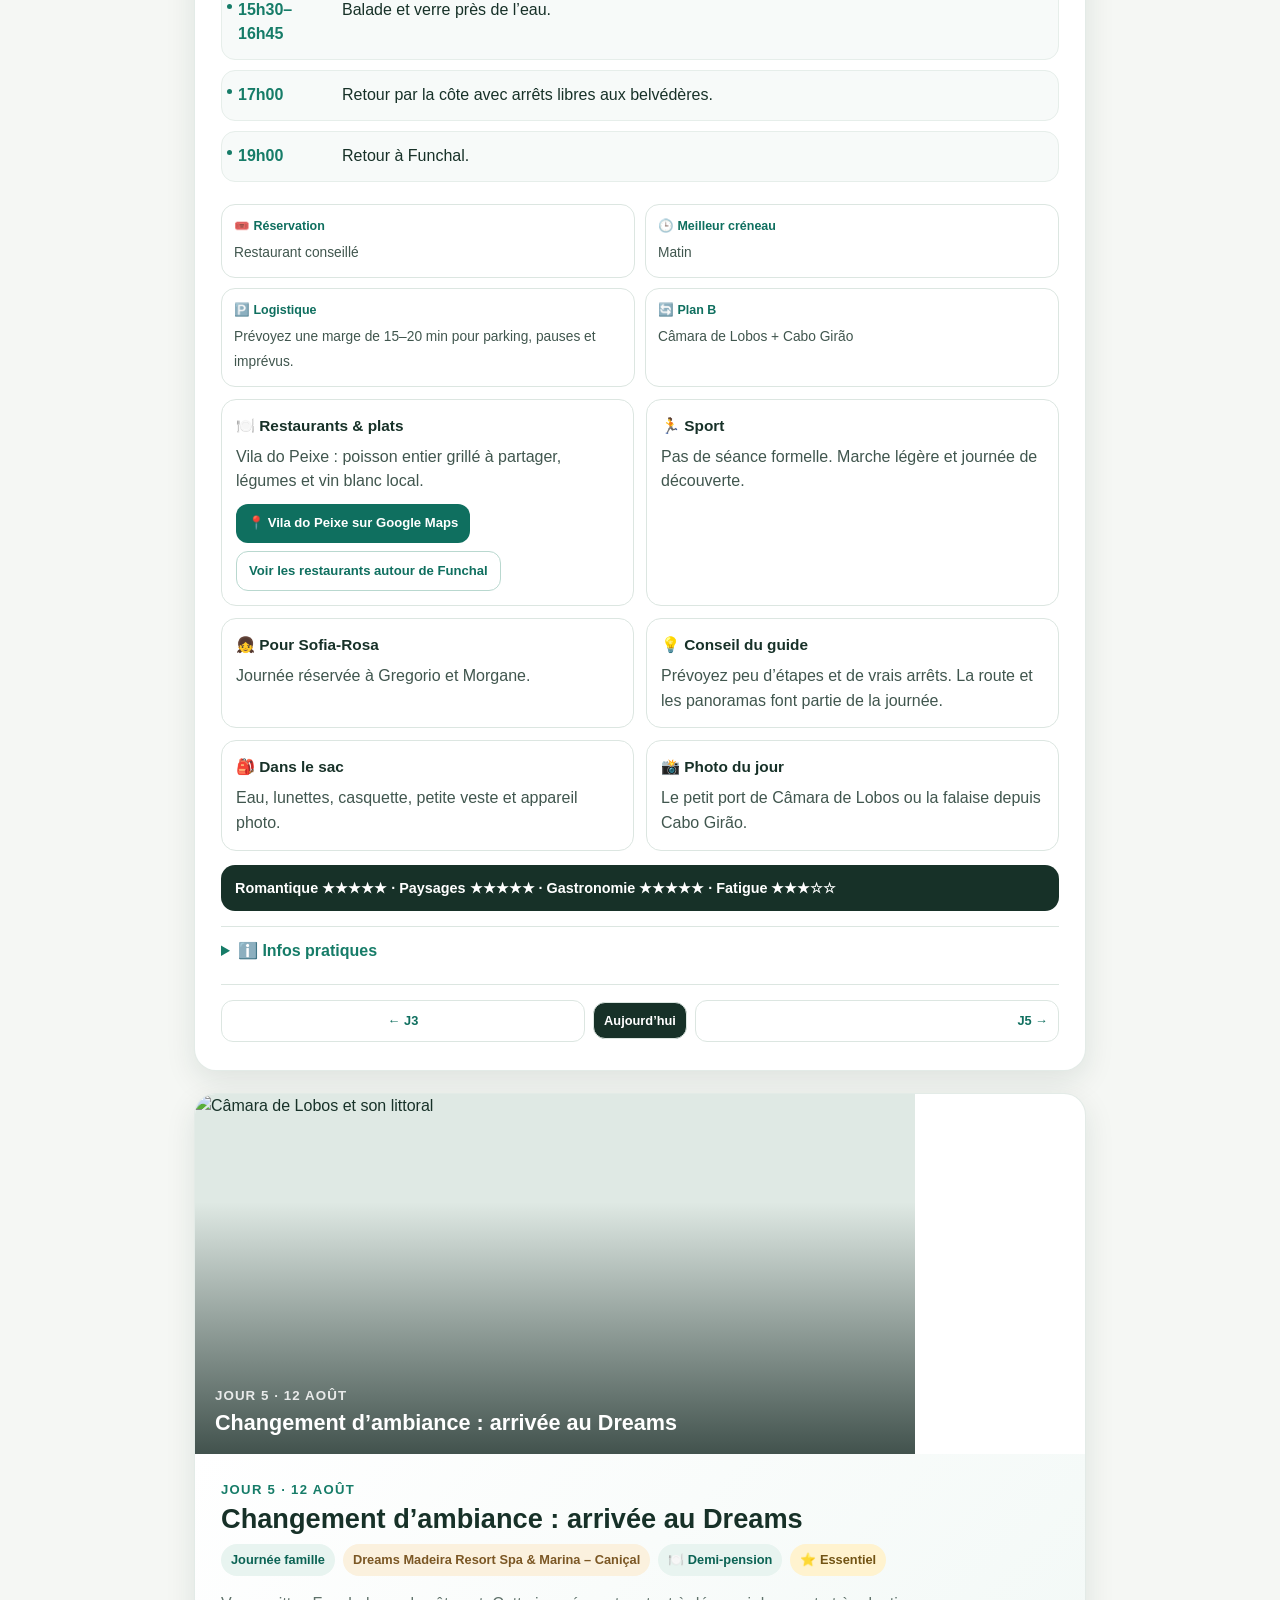
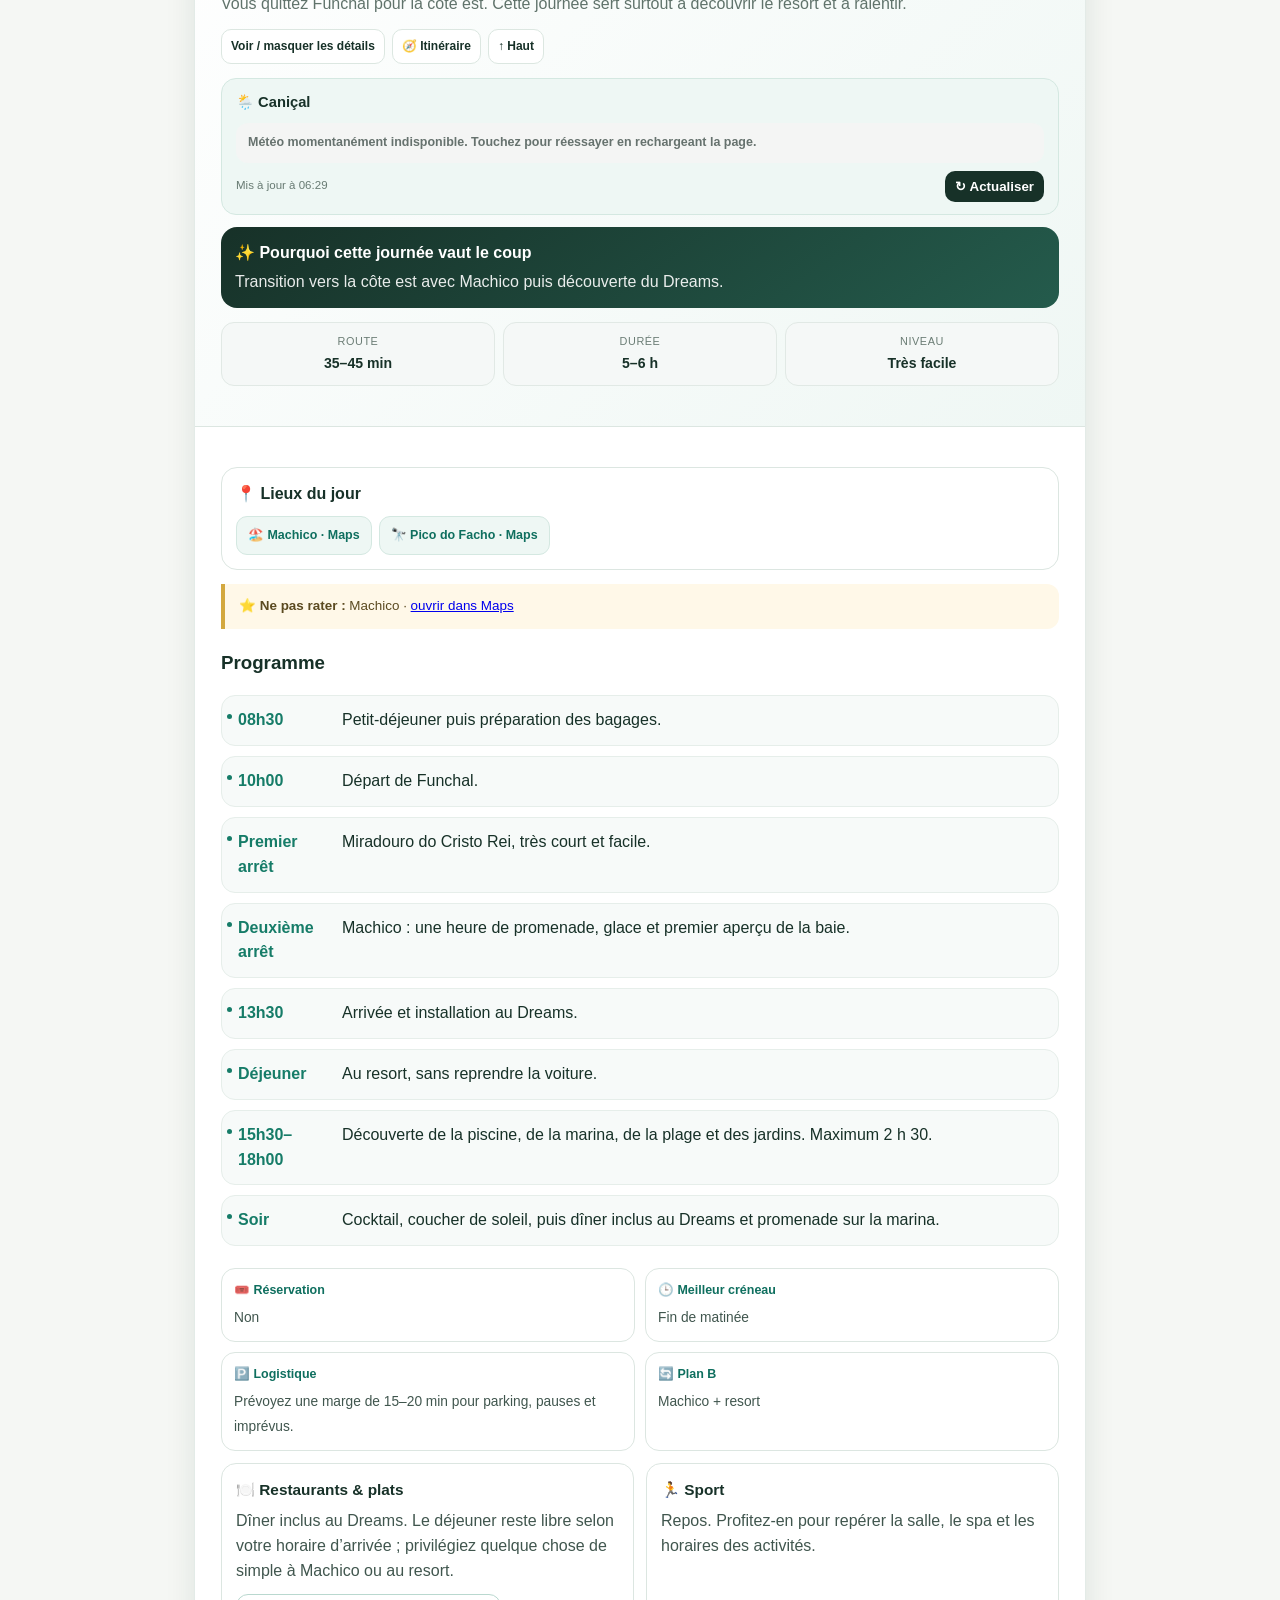
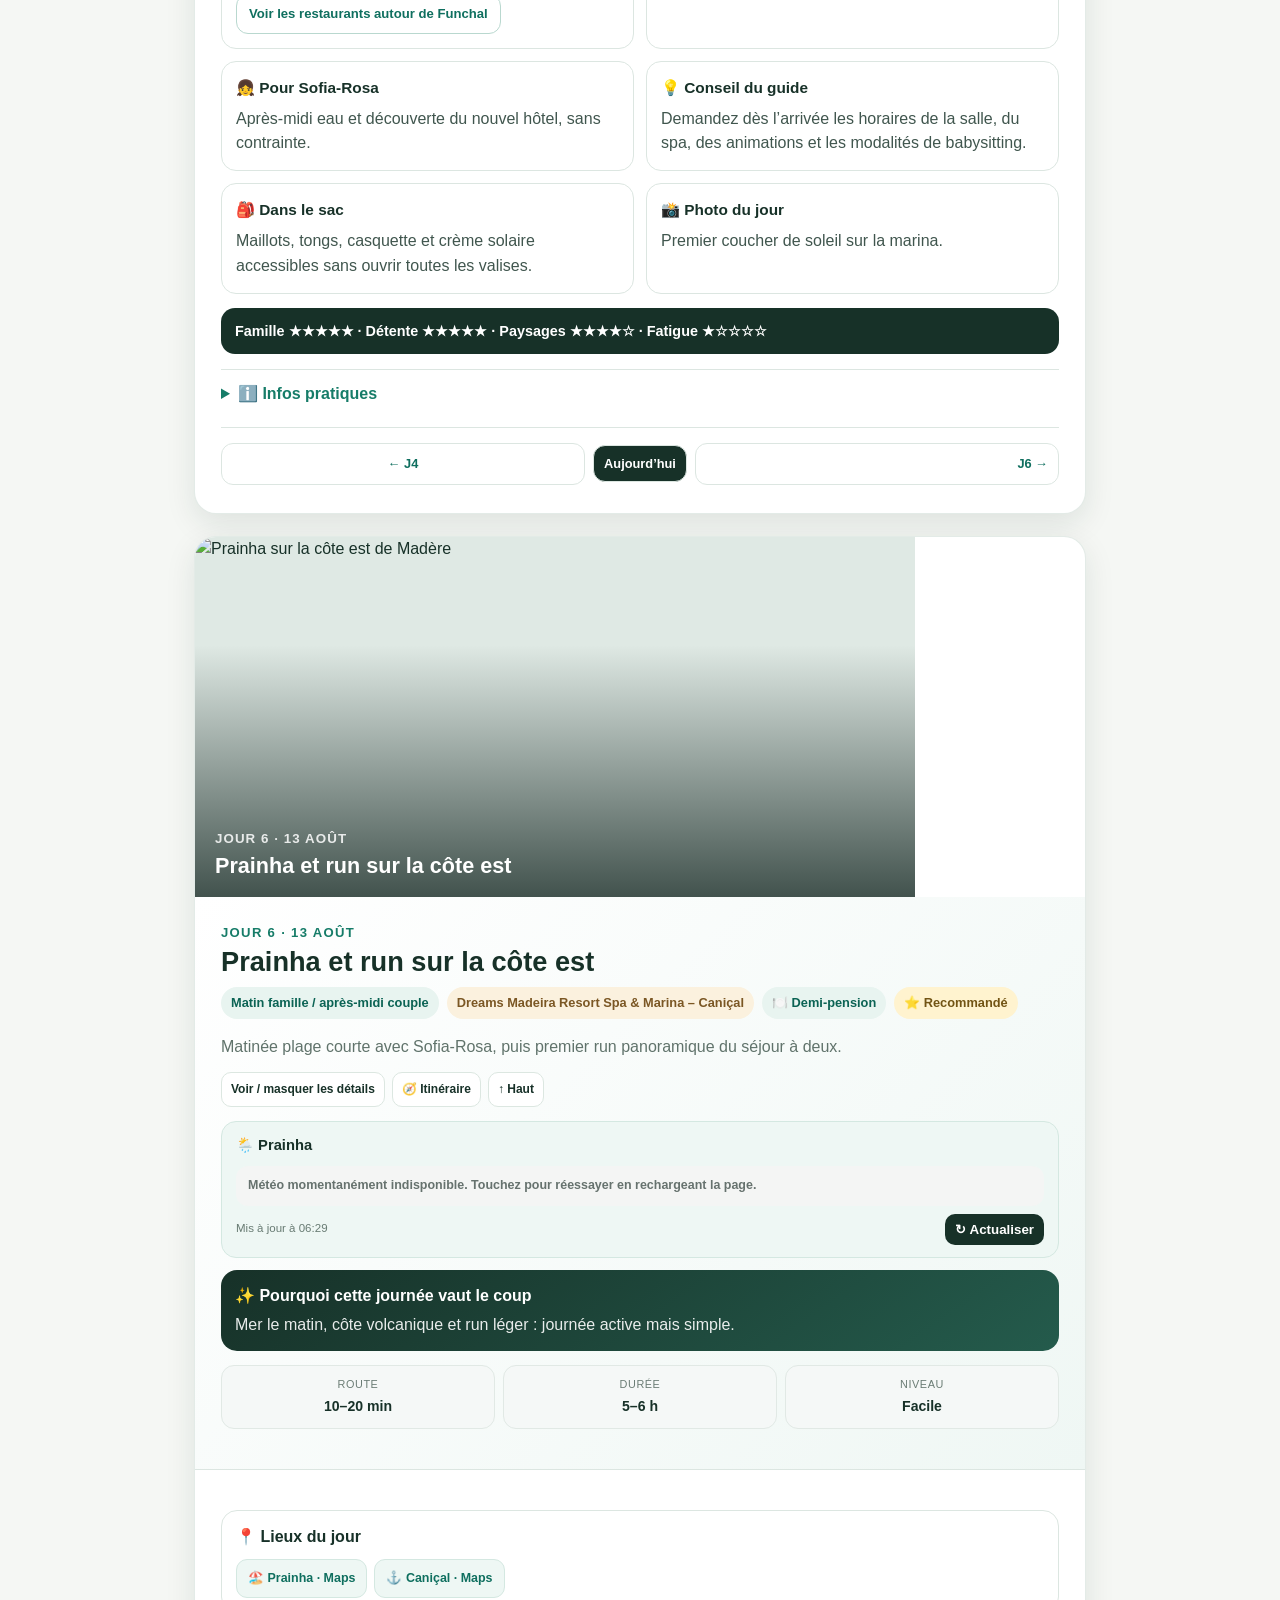
==== commit 16913506: "Launch Travel V1.6 maps sport and live weather refresh" ====
--- a/index.html
+++ b/index.html
@@ -1 +1 @@
-<!doctype html><html><head><meta charset="utf-8"><meta name="viewport" content="width=device-width,initial-scale=1,viewport-fit=cover"><meta name="theme-color" content="#0f564a"><title>Travel V1.5 · Madère 2026</title></head><body style="margin:0;background:#f5f7f4"><script src="site/part-0.js"></script><script src="site/part-1.js"></script><script src="site/part-2.js"></script><script src="site/part-3.js"></script><script src="site/part-4.js"></script><script>if(window.__travelParts&&window.__travelParts.length==5){let h=window.__travelParts.join('');const parser=new DOMParser();const doc=parser.parseFromString(h,'text/html');doc.title='Travel V1.5 · Madère 2026';const C=n=>'https://commons.wikimedia.org/wiki/Special:Redirect/file/'+encodeURIComponent(n)+'?width=1280';const fallback='https://upload.wikimedia.org/wikipedia/commons/thumb/1/1c/Madeira_-_Funchal_-_Coastline_(6198192877).jpg/960px-Madeira_-_Funchal_-_Coastline_(6198192877).jpg';const photos=[fallback,C('Funchal Cable Car Madeira.jpg'),C('Madeira - Madeira Botanical Garden (32722280953).jpg'),C('Camara de Lobos, Madeira.jpg'),C('Madeira - Camara de Lobos - 11.jpg'),C('Prainha - Ilha da Madeira - Portugal (8106760222).jpg'),C('Watching the sunrise at Pico do Arieiro (52892939754).jpg'),C('Santana, Madeira typical houses.jpg'),C('Madeira - Machico - the beach (32761249923).jpg'),C('Madeira - Ponta de São Lourenço (32727242484).jpg'),C('Madeira-Canical-harbour-14ASD.jpg'),C('Fanal Madeira.jpg'),C('Porto Moniz, Madeira, sunrise over pools.jpg'),C('Madeira - Camara de Lobos - 03.jpg'),C('Pico do Arieiro (33266992472).jpg'),C('Sunset seen from the Lido Viewpoint, Funchal, Madeira, Portugal (PPL1-Corrected) julesvernex2.jpg'),C('Madeira Airport 2018.jpg')];const alts=['Funchal vu depuis la mer','Téléphérique de Funchal vers Monte','Jardin botanique de Madère','Câmara de Lobos','Câmara de Lobos et son littoral','Prainha sur la côte est de Madère','Lever du soleil au Pico do Arieiro','Maisons traditionnelles de Santana','Baie de Machico','Ponta de São Lourenço','Port de Caniçal','Forêt de Fanal','Porto Moniz au lever du jour','Panorama de Câmara de Lobos','Pico do Arieiro au-dessus des nuages','Coucher de soleil à Funchal','Aéroport de Madère'];const mapQ=['Funchal Madeira','Monte Funchal Madeira','Madeira Botanical Garden','Camara de Lobos Madeira','Cabo Girao Madeira','Prainha Madeira','Pico do Arieiro Madeira','Santana Madeira','Machico Madeira','Ponta de Sao Lourenco Madeira','Canical Madeira','Fanal Forest Madeira','Porto Moniz Madeira','Ribeira Brava Madeira','Pico do Arieiro Madeira','Funchal Madeira','Madeira Airport'];const priority=['Essentiel','Recommandé','Recommandé','Essentiel','Essentiel','Recommandé','Essentiel','Essentiel','Recommandé','Essentiel','Option détente','Essentiel','Essentiel','Recommandé','Essentiel','Option flexible','Essentiel'];const practical=['Arrivée douce · parking en ville à anticiper','Prévoir chaussures confortables · téléphérique selon affluence','2–3 h sur place · matin idéal','Parking proche du port · balade facile','Belvédères très accessibles en voiture','Maillot + chaussures adaptées aux galets/sable','Veste chaude · départ tôt · météo changeante','Chaussures confortables · route montagneuse','Maillot · journée facile avec enfant','Chaussures de marche · eau · peu d’ombre','Journée volontairement légère','Chaussures imperméables · brume possible','Maillot · serviette · vérifier état de la mer','Route panoramique · prévoir pauses photo','Veste/coupe-vent · vérifier nuages avant départ','Réserver activité nautique si choisie','Documents + marge confortable pour l’aéroport'];for(let i=1;i<=17;i++){const day=doc.querySelector('#day-'+i);if(!day)continue;const im=day.querySelector('.day-photo img');if(im){im.setAttribute('src',photos[i-1]);im.setAttribute('alt',alts[i-1]);im.setAttribute('referrerpolicy','no-referrer');im.setAttribute('loading',i<=2?'eager':'lazy');im.setAttribute('decoding','async');im.setAttribute('style','display:block;width:100%;height:100%;object-fit:cover');im.setAttribute('onerror',"if(!this.dataset.fallback){this.dataset.fallback='1';this.src='"+fallback+"';}");}const head=day.querySelector('.day-head');if(head){const meta=head.querySelector('.meta');if(meta&&!meta.querySelector('.v13priority')){const s=doc.createElement('span');s.className='badge v13priority';s.textContent='⭐ '+priority[i-1];meta.appendChild(s);}const acts=head.querySelector('.v12actions');if(acts){const a=doc.createElement('a');a.href='https://www.google.com/maps/search/?api=1&query='+encodeURIComponent(mapQ[i-1]);a.target='_blank';a.rel='noopener';a.textContent='🧭 Itinéraire';acts.insertBefore(a,acts.lastElementChild);}}const body=day.querySelector('.day-body');if(body&&!body.querySelector('.v13practical')){const d=doc.createElement('details');d.className='v13practical';d.innerHTML='<summary>ℹ️ Infos pratiques</summary><p>'+practical[i-1]+'</p>';body.appendChild(d);}const nav=doc.createElement('div');nav.className='v13nav';if(i>1)nav.innerHTML+='<a href="#day-'+(i-1)+'">← J'+(i-1)+'</a>';nav.innerHTML+='<button type="button" class="v13today">Aujourd’hui</button>';if(i<17)nav.innerHTML+='<a href="#day-'+(i+1)+'">J'+(i+1)+' →</a>';body?.appendChild(nav);}const style=doc.createElement('style');style.textContent='.hero:after{content:"V1.5"!important}.v13nav{display:grid;grid-template-columns:1fr auto 1fr;gap:8px;align-items:center;margin:20px 0 2px;padding-top:15px;border-top:1px solid #dce6e1}.v13nav a,.v13nav button{border:1px solid #dce6e1;background:#fff;color:#0f6f5f;border-radius:12px;padding:10px;text-align:center;text-decoration:none;font-weight:850;font-size:.8rem}.v13nav a:last-child{text-align:right}.v13today{background:#173128!important;color:#fff!important}.v13priority{background:#fff3cf!important;color:#725414!important}.v13practical p{color:#40564e;margin-bottom:0}.timeline-row{position:relative;padding-left:16px}.timeline-row:before{content:"";position:absolute;left:5px;top:18px;width:5px;height:5px;border-radius:50%;background:#167c68}@media(max-width:520px){.v13nav{grid-template-columns:1fr 1fr 1fr}.v13nav a,.v13nav button{padding:9px 5px;font-size:.74rem}}';doc.head.appendChild(style);[...doc.querySelectorAll('div')].forEach(el=>{const t=(el.textContent||'').trim();if(t==='V1.2 · TEST PHOTO STATIQUE J1'||t==='PHOTO FIX V17')el.remove();});const footer=doc.querySelector('footer');if(footer)footer.textContent='Travel V1.5 · Madère 2026 · Gregorio, Morgane & Sofia-Rosa';doc.querySelectorAll('.v13today').forEach(b=>b.setAttribute('onclick',"(function(){var n=new Date(),x=(n.getFullYear()===2026&&n.getMonth()===7&&n.getDate()>=8&&n.getDate()<=24)?n.getDate()-7:1;document.getElementById('day-'+x).scrollIntoView({behavior:'smooth',block:'start'});})()"));const m14=doc.createElement('script');m14.src='v14.js?v=15fix';doc.body.appendChild(m14);const m15=doc.createElement('script');m15.src='v15.js?v=15';doc.body.appendChild(m15);h='<!doctype html>'+doc.documentElement.outerHTML;document.open();document.write(h);document.close();}else{document.body.innerHTML='<div style="font:700 18px sans-serif;padding:30px">Erreur de chargement local Travel</div>';}</script></body></html>+<!doctype html><html><head><meta charset="utf-8"><meta name="viewport" content="width=device-width,initial-scale=1,viewport-fit=cover"><meta name="theme-color" content="#0f564a"><title>Travel V1.6 · Madère 2026</title></head><body style="margin:0;background:#f5f7f4"><script src="site/part-0.js"></script><script src="site/part-1.js"></script><script src="site/part-2.js"></script><script src="site/part-3.js"></script><script src="site/part-4.js"></script><script>if(window.__travelParts&&window.__travelParts.length==5){let h=window.__travelParts.join('');const parser=new DOMParser();const doc=parser.parseFromString(h,'text/html');doc.title='Travel V1.6 · Madère 2026';const C=n=>'https://commons.wikimedia.org/wiki/Special:Redirect/file/'+encodeURIComponent(n)+'?width=1280';const fallback='https://upload.wikimedia.org/wikipedia/commons/thumb/1/1c/Madeira_-_Funchal_-_Coastline_(6198192877).jpg/960px-Madeira_-_Funchal_-_Coastline_(6198192877).jpg';const photos=[fallback,C('Funchal Cable Car Madeira.jpg'),C('Madeira - Madeira Botanical Garden (32722280953).jpg'),C('Camara de Lobos, Madeira.jpg'),C('Madeira - Camara de Lobos - 11.jpg'),C('Prainha - Ilha da Madeira - Portugal (8106760222).jpg'),C('Watching the sunrise at Pico do Arieiro (52892939754).jpg'),C('Santana, Madeira typical houses.jpg'),C('Madeira - Machico - the beach (32761249923).jpg'),C('Madeira - Ponta de São Lourenço (32727242484).jpg'),C('Madeira-Canical-harbour-14ASD.jpg'),C('Fanal Madeira.jpg'),C('Porto Moniz, Madeira, sunrise over pools.jpg'),C('Madeira - Camara de Lobos - 03.jpg'),C('Pico do Arieiro (33266992472).jpg'),C('Sunset seen from the Lido Viewpoint, Funchal, Madeira, Portugal (PPL1-Corrected) julesvernex2.jpg'),C('Madeira Airport 2018.jpg')];const alts=['Funchal vu depuis la mer','Téléphérique de Funchal vers Monte','Jardin botanique de Madère','Câmara de Lobos','Câmara de Lobos et son littoral','Prainha sur la côte est de Madère','Lever du soleil au Pico do Arieiro','Maisons traditionnelles de Santana','Baie de Machico','Ponta de São Lourenço','Port de Caniçal','Forêt de Fanal','Porto Moniz au lever du jour','Panorama de Câmara de Lobos','Pico do Arieiro au-dessus des nuages','Coucher de soleil à Funchal','Aéroport de Madère'];const mapQ=['Funchal Madeira','Monte Funchal Madeira','Madeira Botanical Garden','Camara de Lobos Madeira','Cabo Girao Madeira','Prainha Madeira','Pico do Arieiro Madeira','Santana Madeira','Machico Madeira','Ponta de Sao Lourenco Madeira','Canical Madeira','Fanal Forest Madeira','Porto Moniz Madeira','Ribeira Brava Madeira','Pico do Arieiro Madeira','Funchal Madeira','Madeira Airport'];const priority=['Essentiel','Recommandé','Recommandé','Essentiel','Essentiel','Recommandé','Essentiel','Essentiel','Recommandé','Essentiel','Option détente','Essentiel','Essentiel','Recommandé','Essentiel','Option flexible','Essentiel'];const practical=['Arrivée douce · parking en ville à anticiper','Prévoir chaussures confortables · téléphérique selon affluence','2–3 h sur place · matin idéal','Parking proche du port · balade facile','Belvédères très accessibles en voiture','Maillot + chaussures adaptées aux galets/sable','Veste chaude · départ tôt · météo changeante','Chaussures confortables · route montagneuse','Maillot · journée facile avec enfant','Chaussures de marche · eau · peu d’ombre','Journée volontairement légère','Chaussures imperméables · brume possible','Maillot · serviette · vérifier état de la mer','Route panoramique · prévoir pauses photo','Veste/coupe-vent · vérifier nuages avant départ','Réserver activité nautique si choisie','Documents + marge confortable pour l’aéroport'];for(let i=1;i<=17;i++){const day=doc.querySelector('#day-'+i);if(!day)continue;const im=day.querySelector('.day-photo img');if(im){im.setAttribute('src',photos[i-1]);im.setAttribute('alt',alts[i-1]);im.setAttribute('referrerpolicy','no-referrer');im.setAttribute('loading',i<=2?'eager':'lazy');im.setAttribute('decoding','async');im.setAttribute('style','display:block;width:100%;height:100%;object-fit:cover');im.setAttribute('onerror',"if(!this.dataset.fallback){this.dataset.fallback='1';this.src='"+fallback+"';}");}const head=day.querySelector('.day-head');if(head){const meta=head.querySelector('.meta');if(meta&&!meta.querySelector('.v13priority')){const s=doc.createElement('span');s.className='badge v13priority';s.textContent='⭐ '+priority[i-1];meta.appendChild(s);}const acts=head.querySelector('.v12actions');if(acts){const a=doc.createElement('a');a.href='https://www.google.com/maps/search/?api=1&query='+encodeURIComponent(mapQ[i-1]);a.target='_blank';a.rel='noopener';a.textContent='🧭 Itinéraire';acts.insertBefore(a,acts.lastElementChild);}}const body=day.querySelector('.day-body');if(body&&!body.querySelector('.v13practical')){const d=doc.createElement('details');d.className='v13practical';d.innerHTML='<summary>ℹ️ Infos pratiques</summary><p>'+practical[i-1]+'</p>';body.appendChild(d);}const nav=doc.createElement('div');nav.className='v13nav';if(i>1)nav.innerHTML+='<a href="#day-'+(i-1)+'">← J'+(i-1)+'</a>';nav.innerHTML+='<button type="button" class="v13today">Aujourd’hui</button>';if(i<17)nav.innerHTML+='<a href="#day-'+(i+1)+'">J'+(i+1)+' →</a>';body?.appendChild(nav);}const style=doc.createElement('style');style.textContent='.hero:after{content:"V1.6"!important}.v13nav{display:grid;grid-template-columns:1fr auto 1fr;gap:8px;align-items:center;margin:20px 0 2px;padding-top:15px;border-top:1px solid #dce6e1}.v13nav a,.v13nav button{border:1px solid #dce6e1;background:#fff;color:#0f6f5f;border-radius:12px;padding:10px;text-align:center;text-decoration:none;font-weight:850;font-size:.8rem}.v13nav a:last-child{text-align:right}.v13today{background:#173128!important;color:#fff!important}.v13priority{background:#fff3cf!important;color:#725414!important}.v13practical p{color:#40564e;margin-bottom:0}.timeline-row{position:relative;padding-left:16px}.timeline-row:before{content:"";position:absolute;left:5px;top:18px;width:5px;height:5px;border-radius:50%;background:#167c68}@media(max-width:520px){.v13nav{grid-template-columns:1fr 1fr 1fr}.v13nav a,.v13nav button{padding:9px 5px;font-size:.74rem}}';doc.head.appendChild(style);[...doc.querySelectorAll('div')].forEach(el=>{const t=(el.textContent||'').trim();if(t==='V1.2 · TEST PHOTO STATIQUE J1'||t==='PHOTO FIX V17')el.remove();});const footer=doc.querySelector('footer');if(footer)footer.textContent='Travel V1.6 · Madère 2026 · Gregorio, Morgane & Sofia-Rosa';doc.querySelectorAll('.v13today').forEach(b=>b.setAttribute('onclick',"(function(){var n=new Date(),x=(n.getFullYear()===2026&&n.getMonth()===7&&n.getDate()>=8&&n.getDate()<=24)?n.getDate()-7:1;document.getElementById('day-'+x).scrollIntoView({behavior:'smooth',block:'start'});})()"));const m14=doc.createElement('script');m14.src='v14.js?v=16';doc.body.appendChild(m14);const m15=doc.createElement('script');m15.src='v15.js?v=16';doc.body.appendChild(m15);const m16=doc.createElement('script');m16.src='v16.js?v=16';doc.body.appendChild(m16);h='<!doctype html>'+doc.documentElement.outerHTML;document.open();document.write(h);document.close();}else{document.body.innerHTML='<div style="font:700 18px sans-serif;padding:30px">Erreur de chargement local Travel</div>';}</script></body></html>
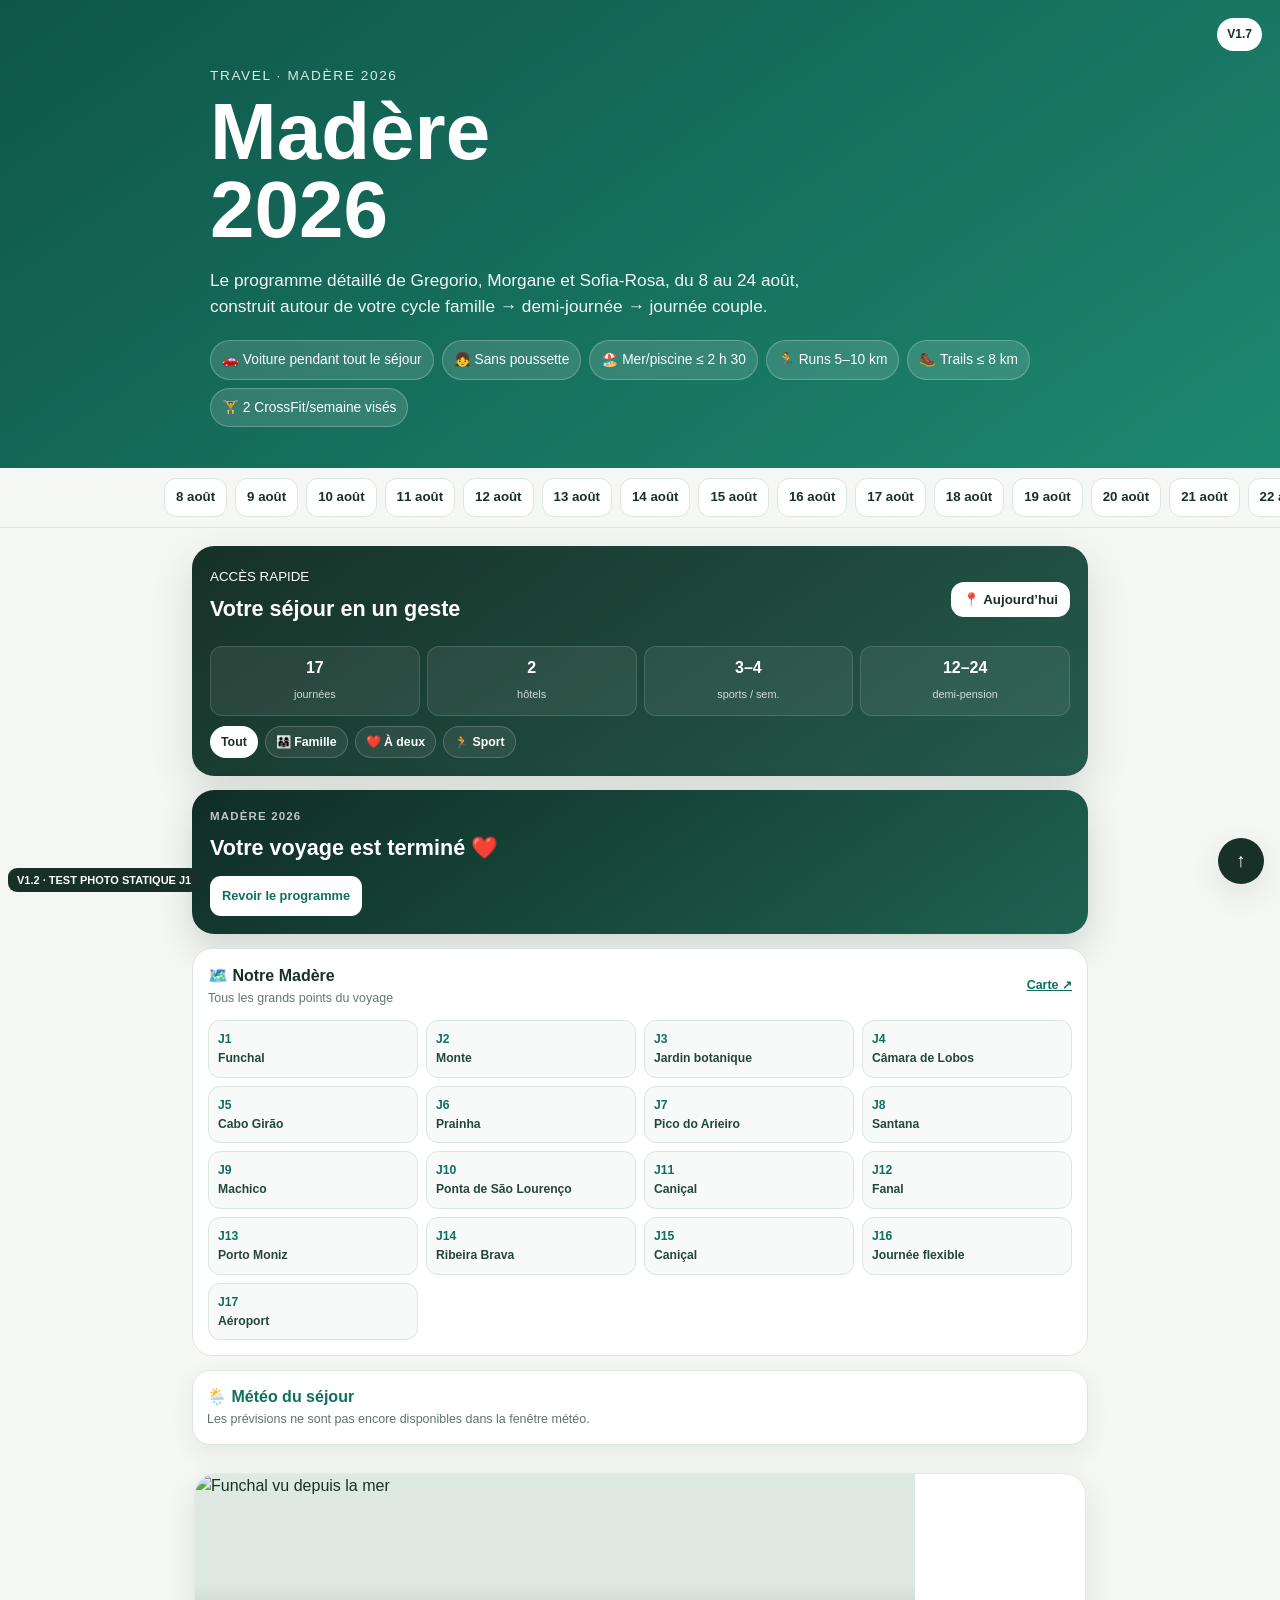
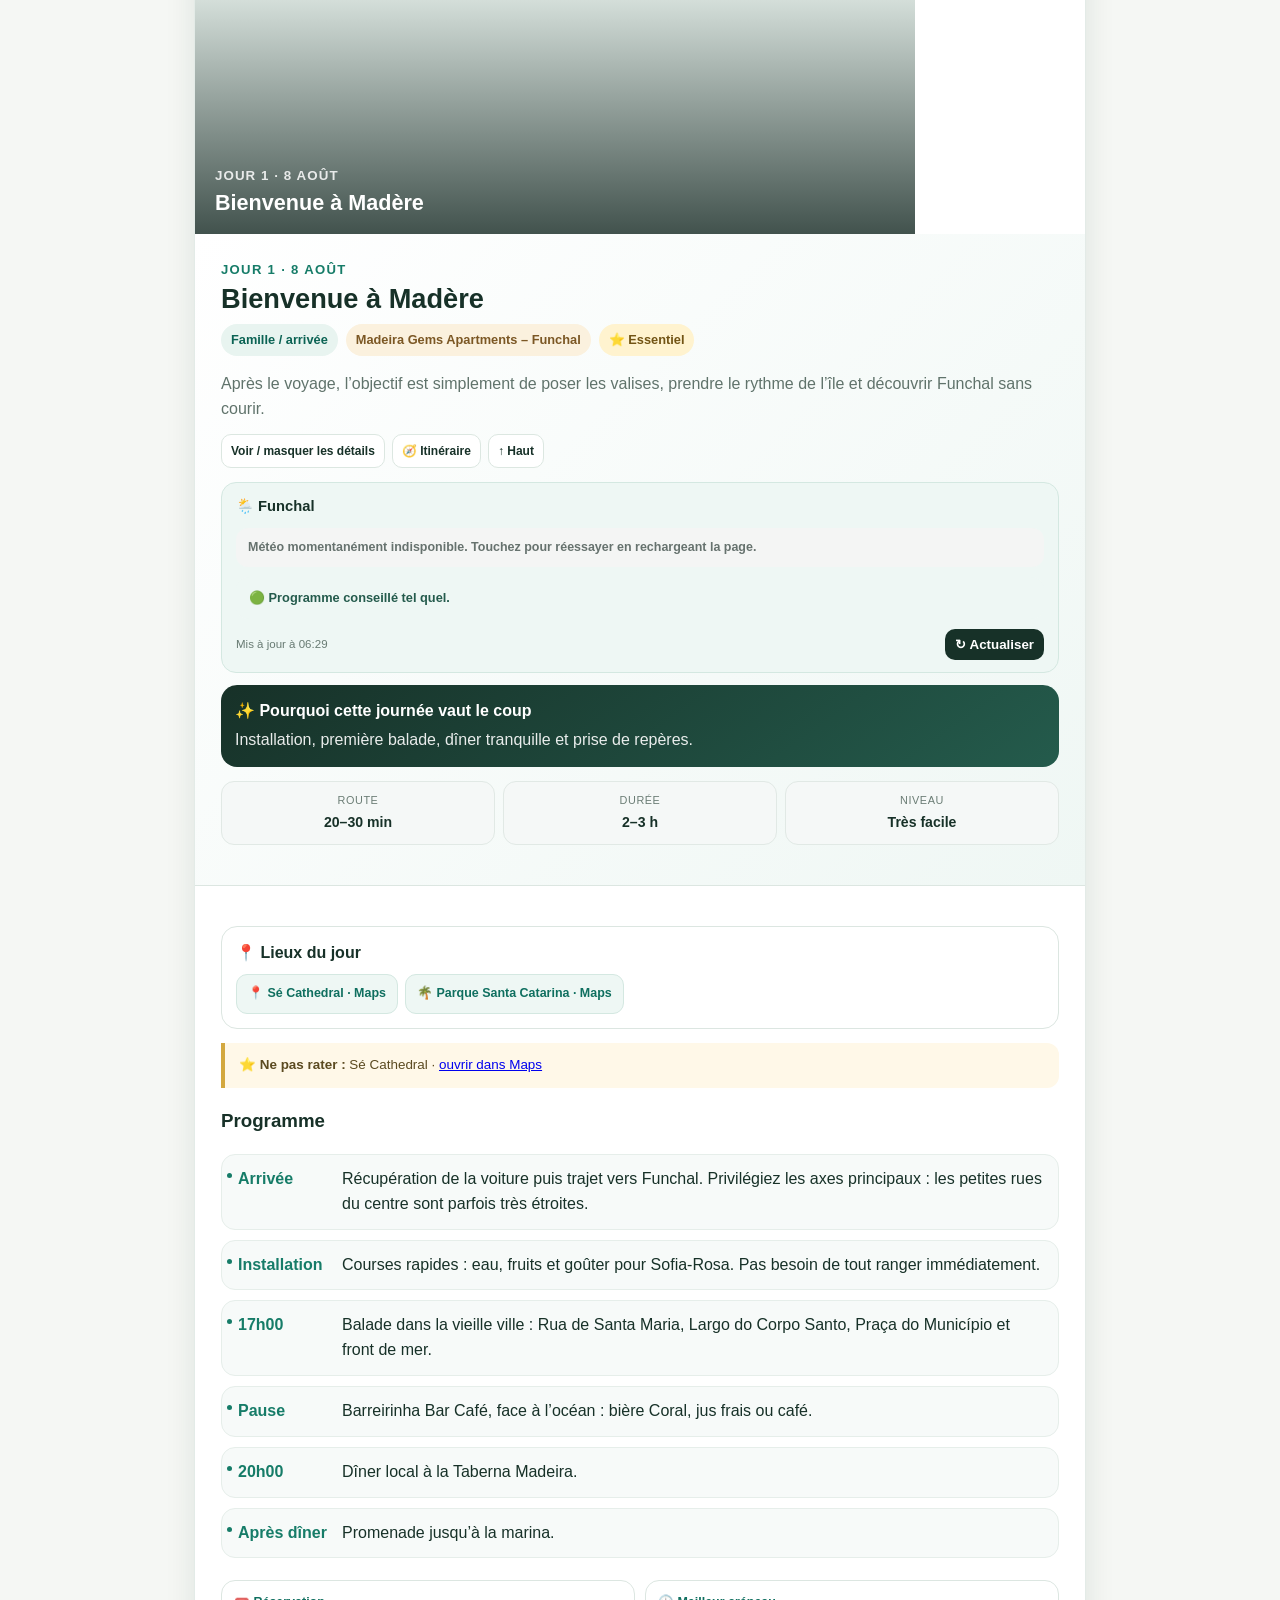
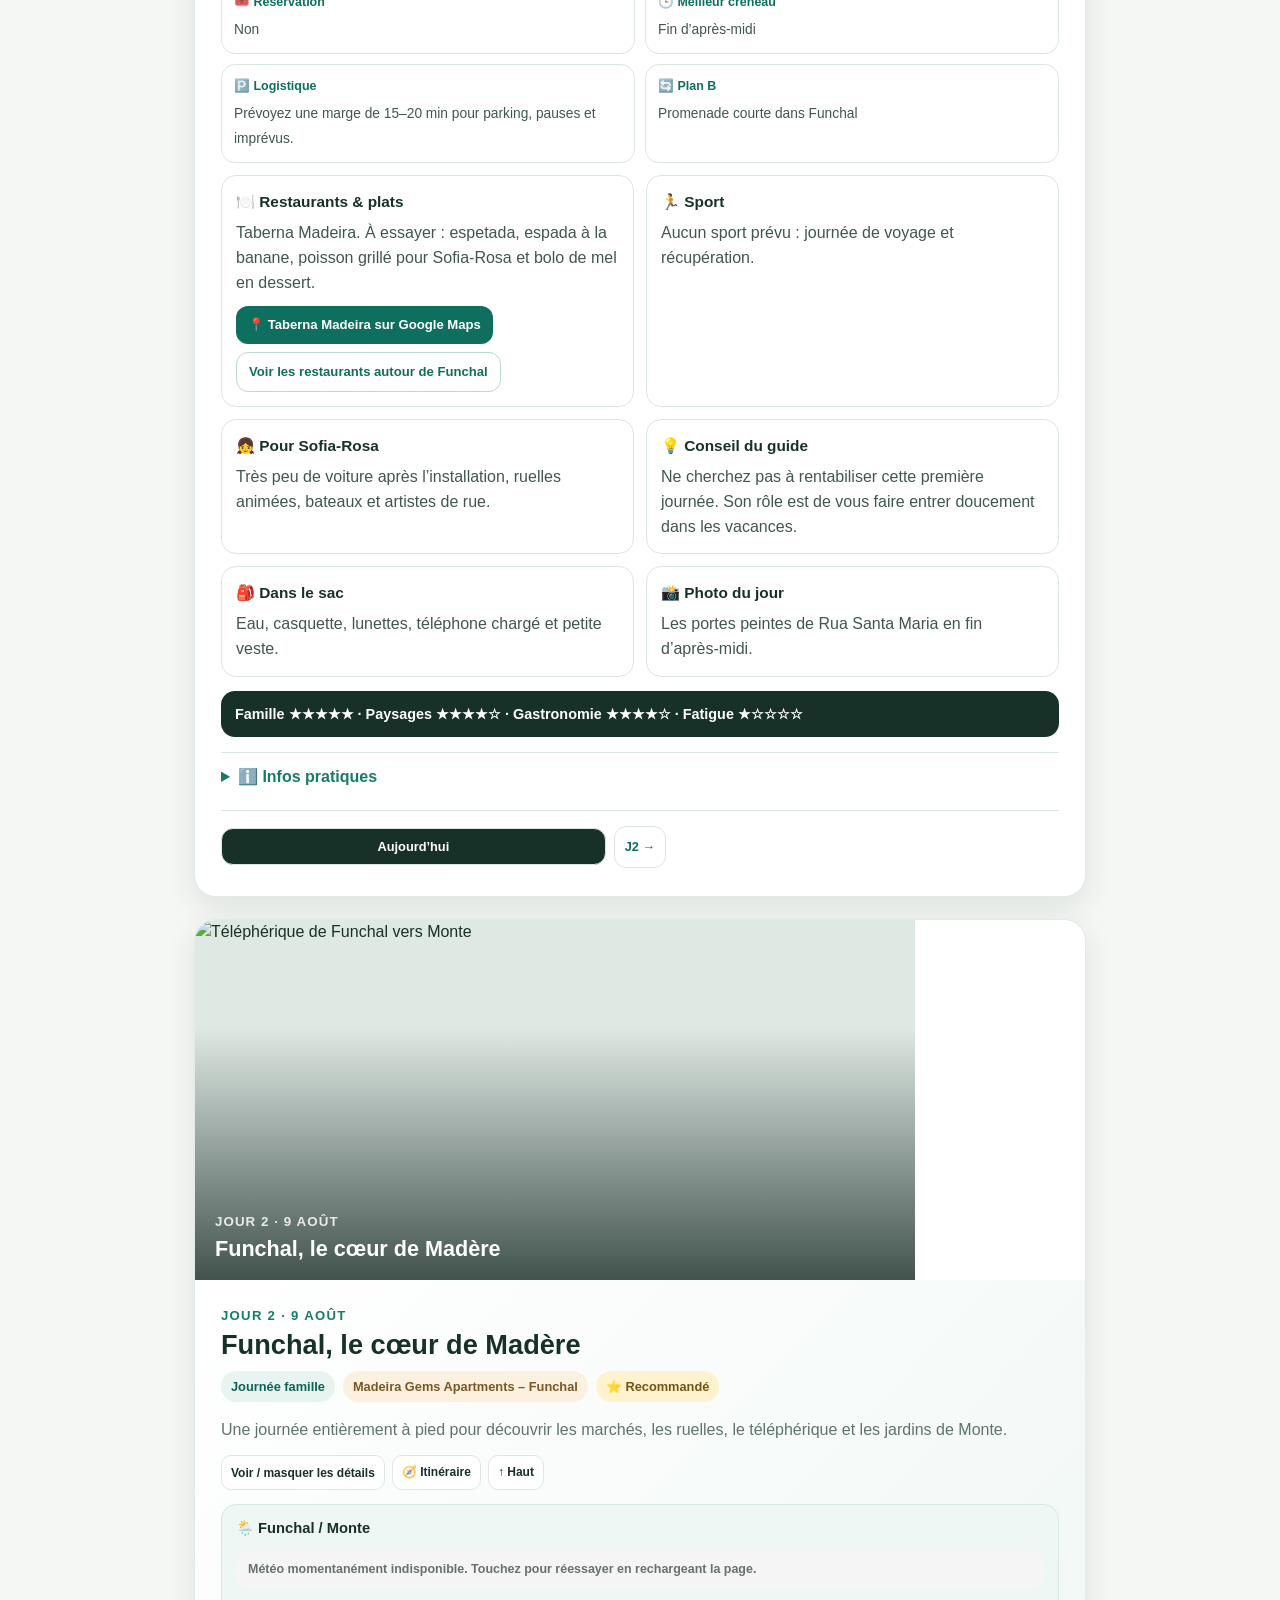
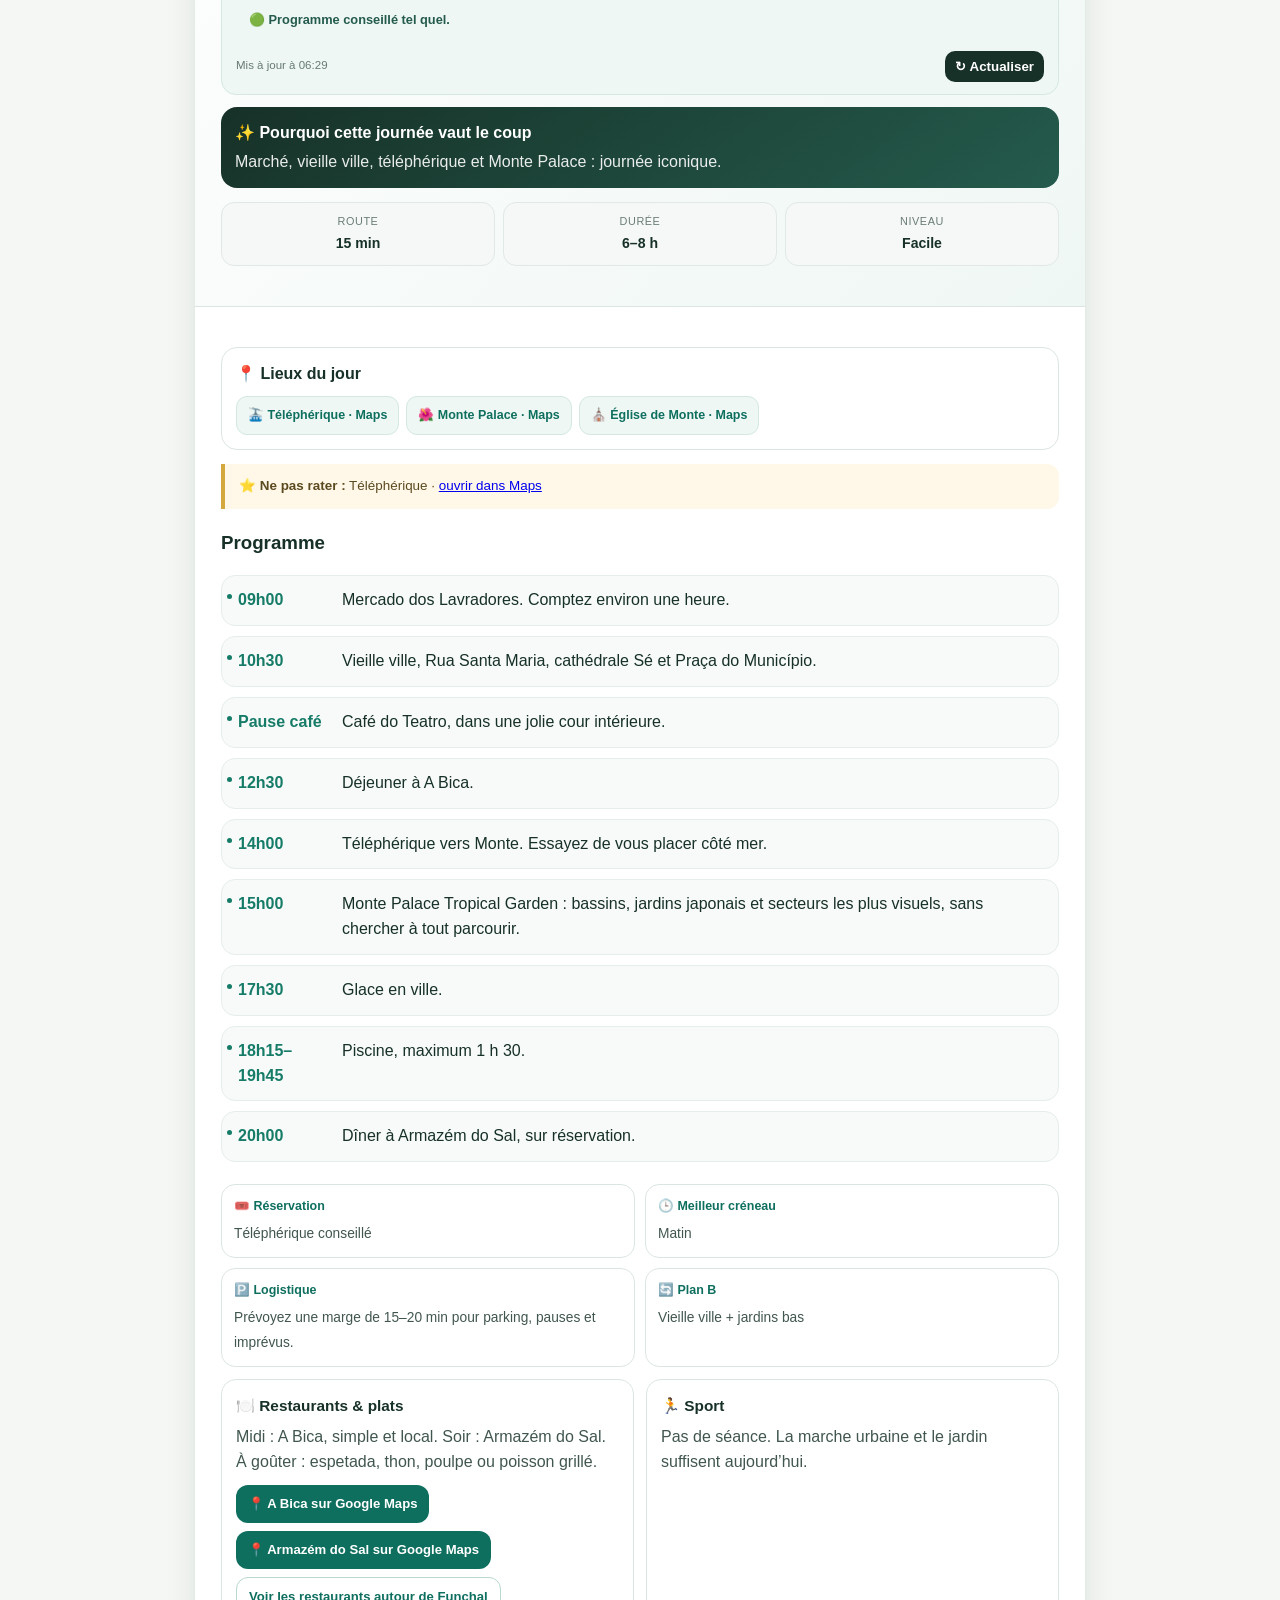
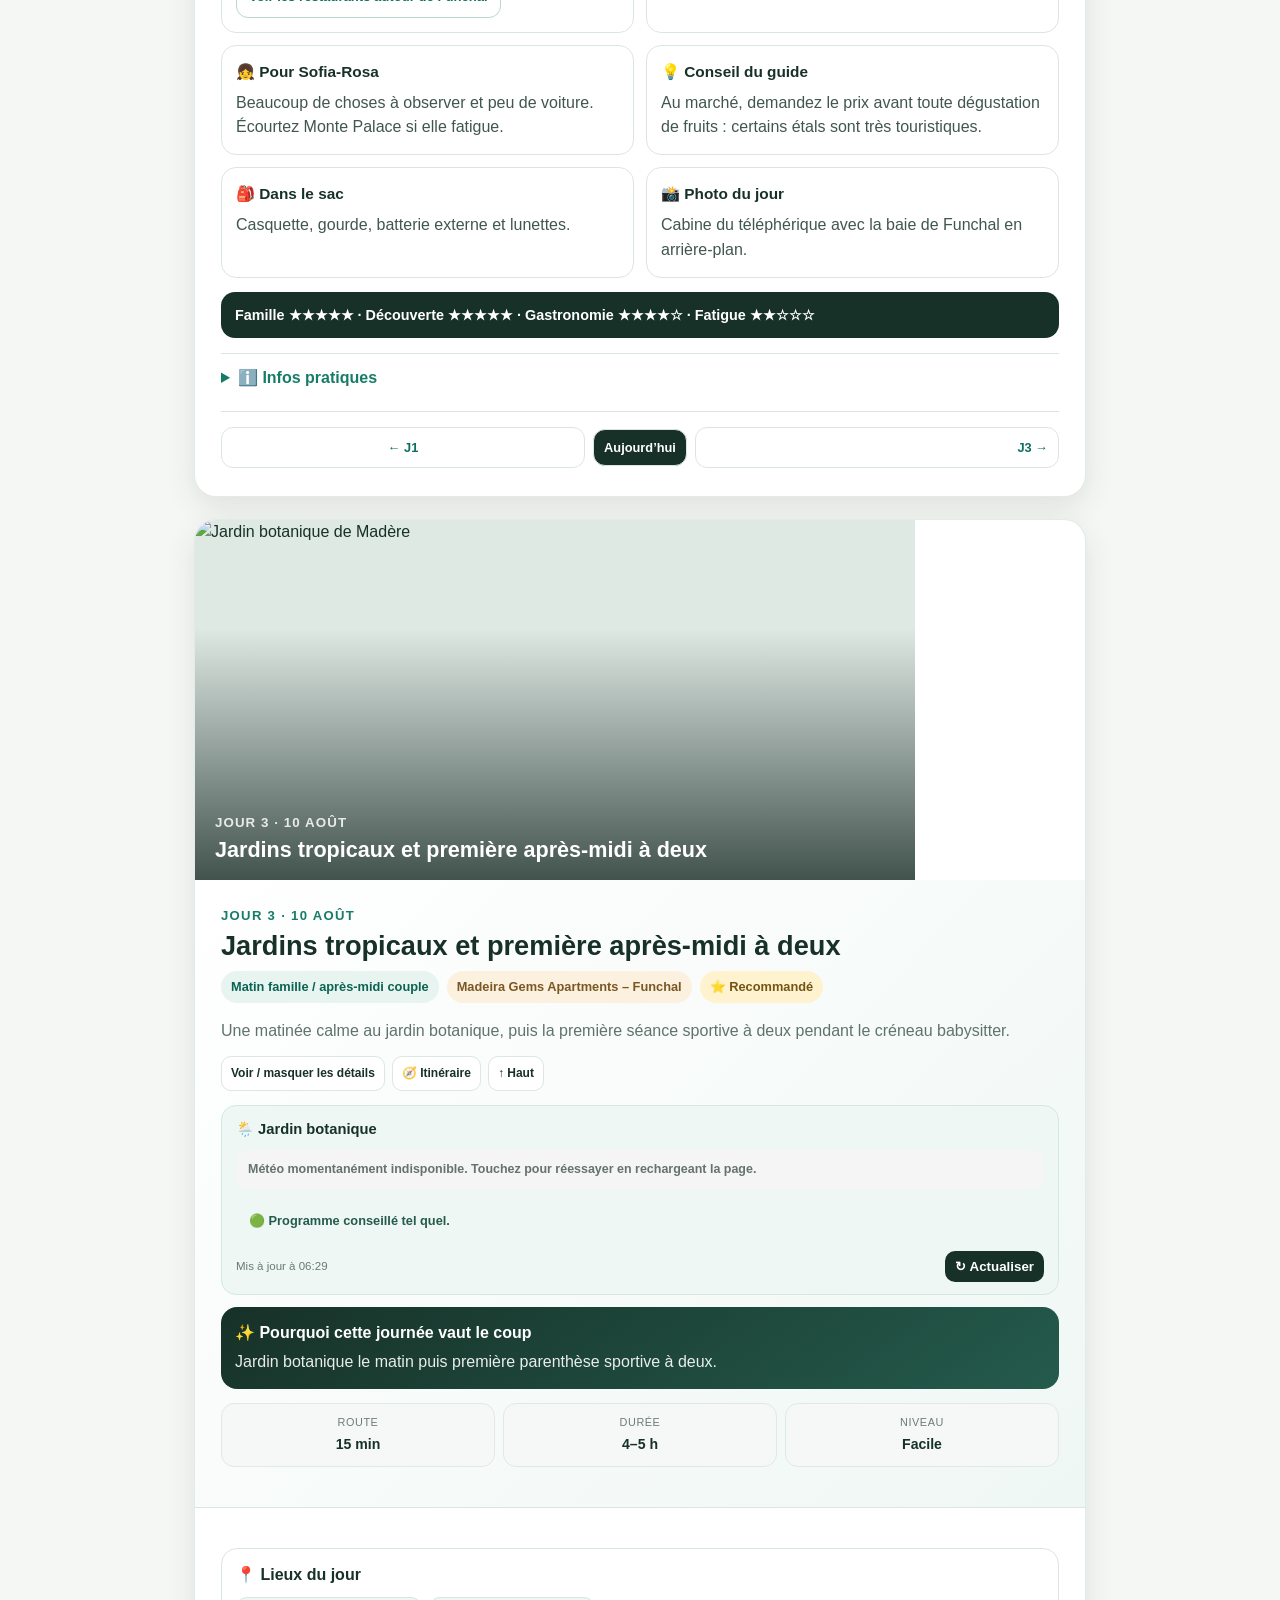
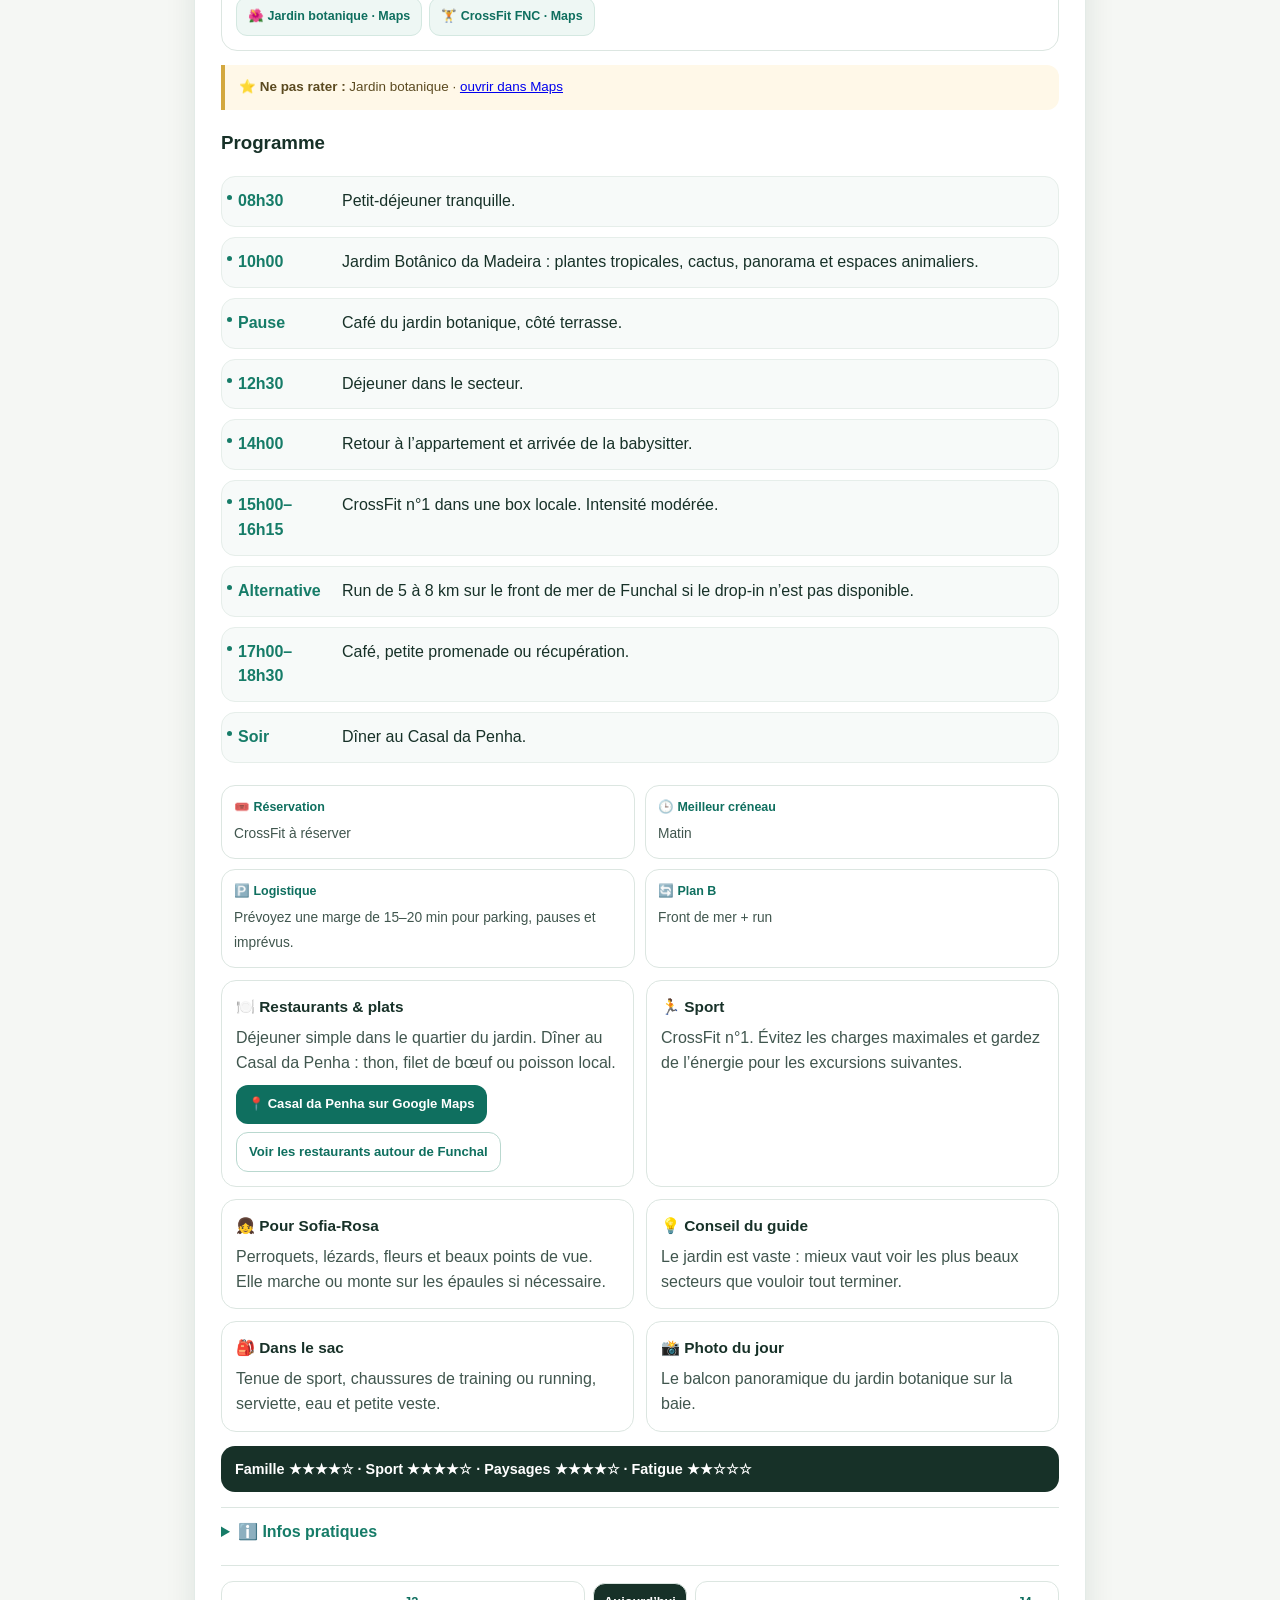
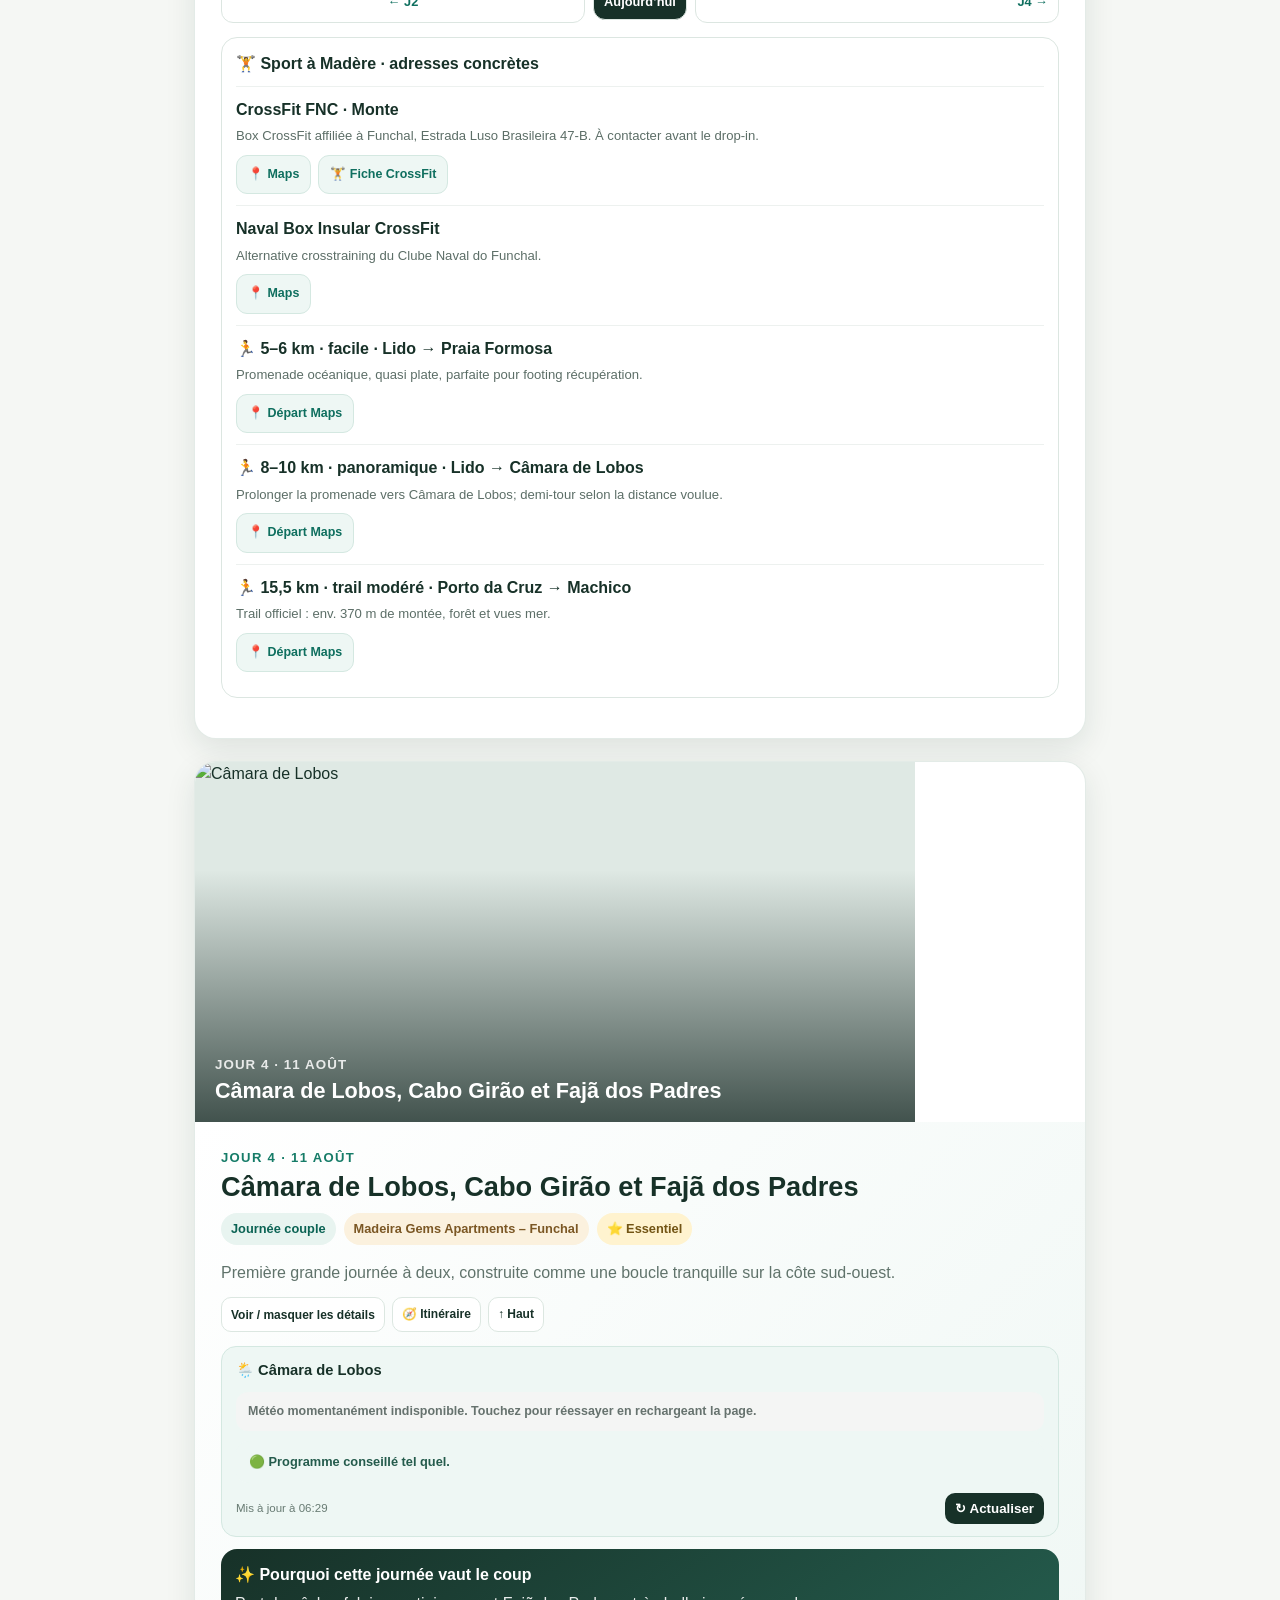
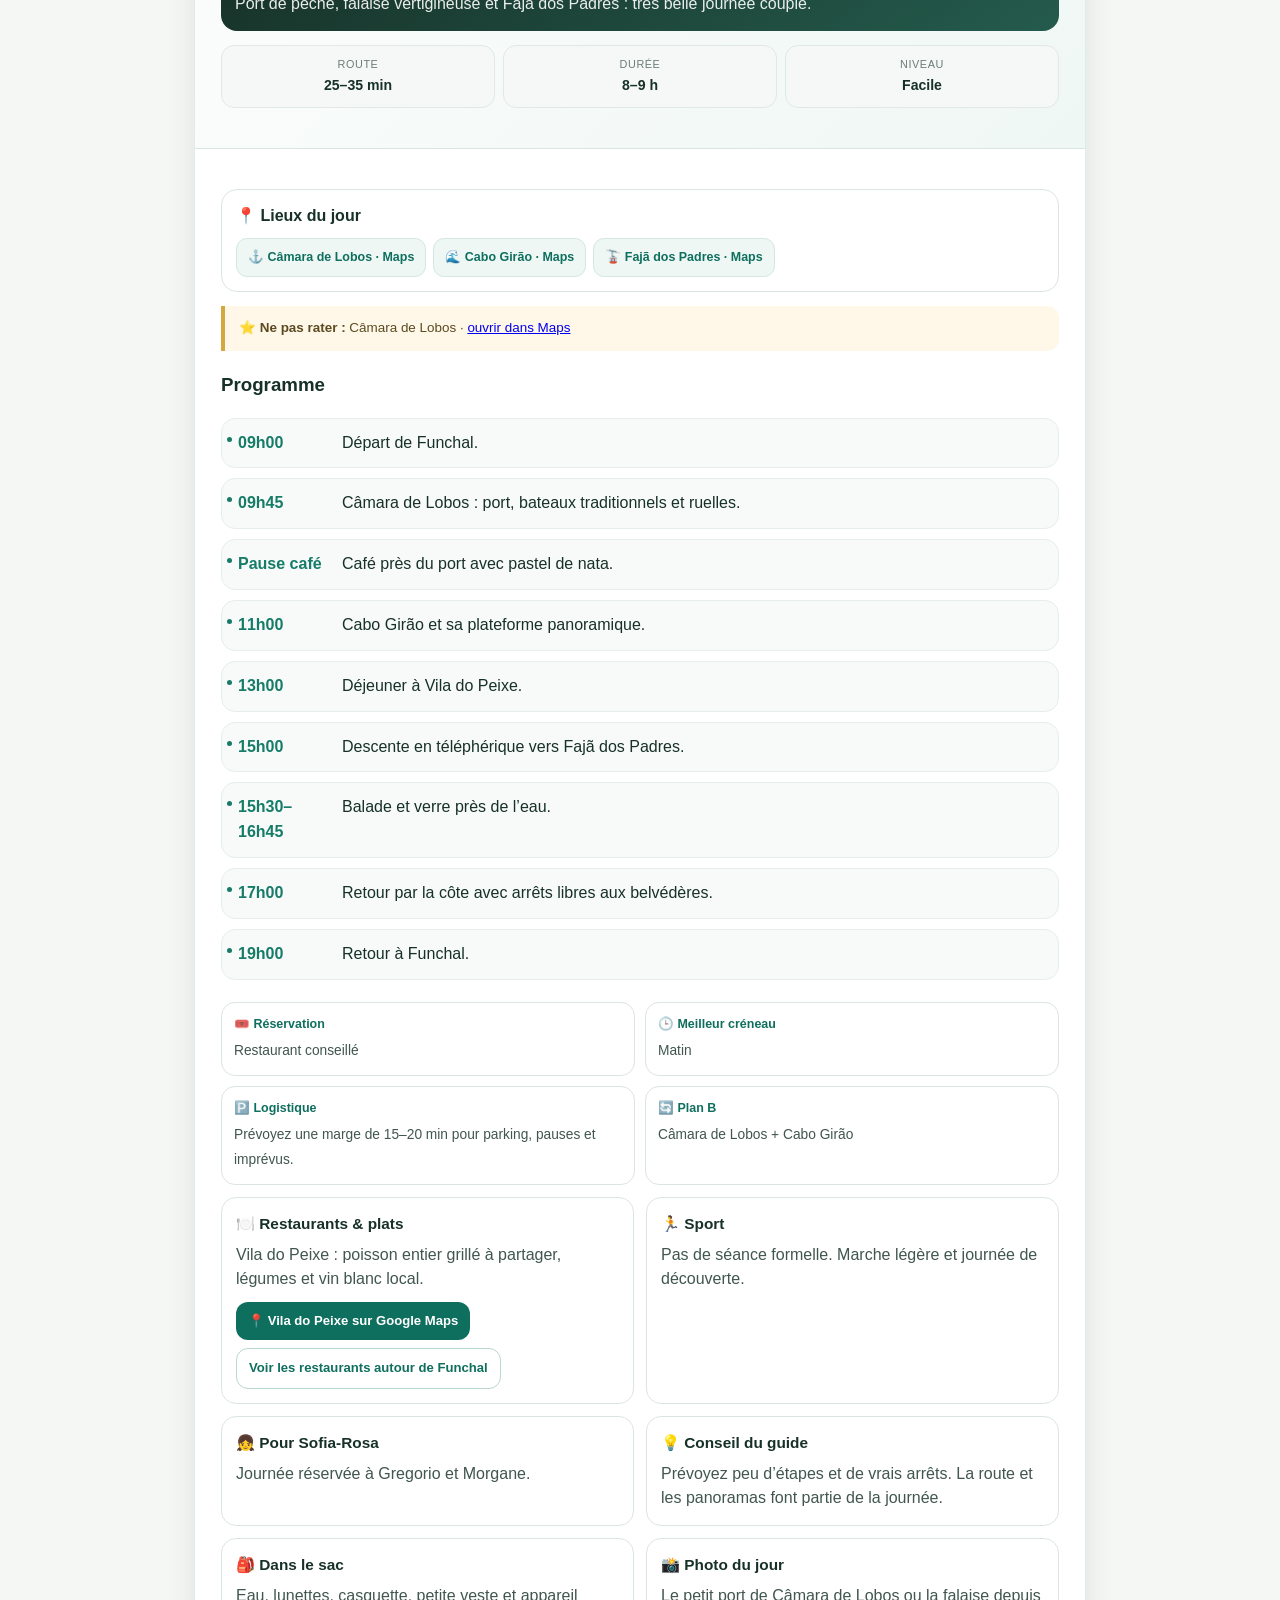
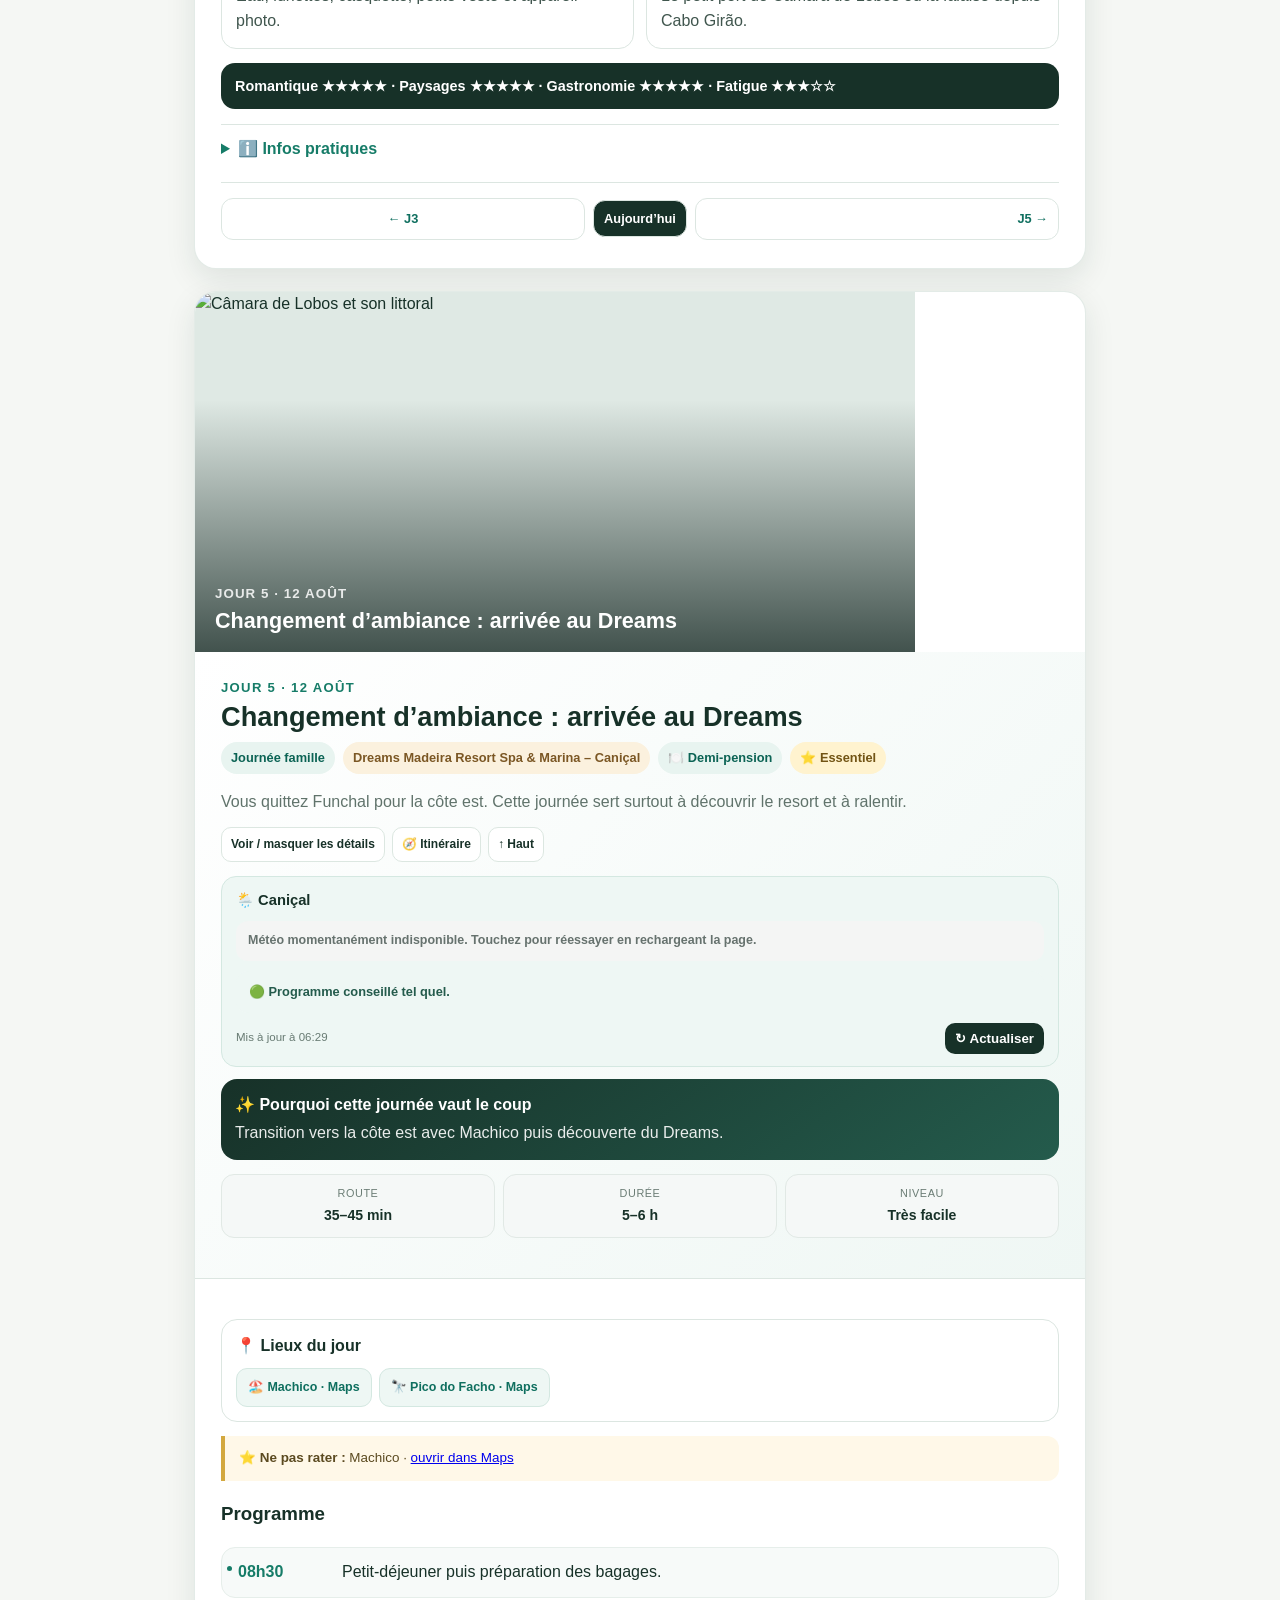
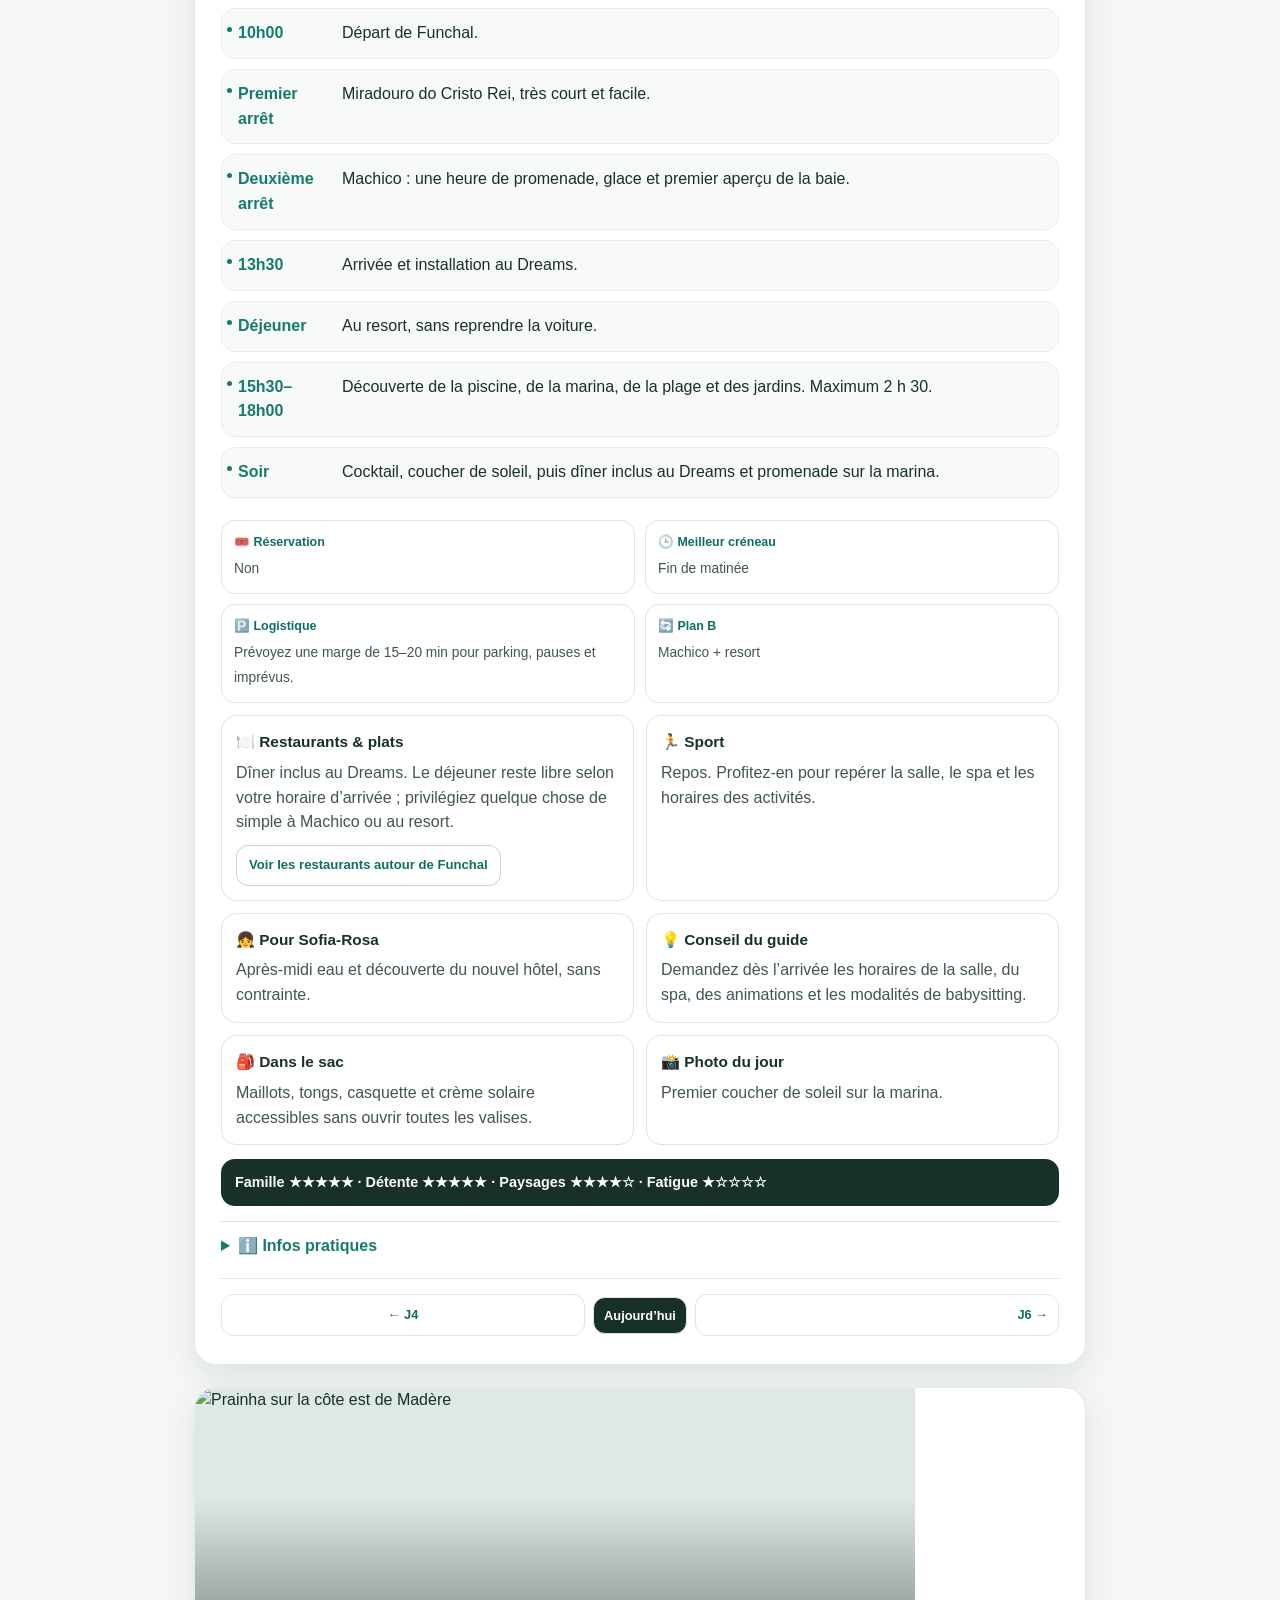
==== commit 05f0a07c: "Launch Travel V1.7 today map and weather decisions" ====
--- a/index.html
+++ b/index.html
@@ -1 +1 @@
-<!doctype html><html><head><meta charset="utf-8"><meta name="viewport" content="width=device-width,initial-scale=1,viewport-fit=cover"><meta name="theme-color" content="#0f564a"><title>Travel V1.6 · Madère 2026</title></head><body style="margin:0;background:#f5f7f4"><script src="site/part-0.js"></script><script src="site/part-1.js"></script><script src="site/part-2.js"></script><script src="site/part-3.js"></script><script src="site/part-4.js"></script><script>if(window.__travelParts&&window.__travelParts.length==5){let h=window.__travelParts.join('');const parser=new DOMParser();const doc=parser.parseFromString(h,'text/html');doc.title='Travel V1.6 · Madère 2026';const C=n=>'https://commons.wikimedia.org/wiki/Special:Redirect/file/'+encodeURIComponent(n)+'?width=1280';const fallback='https://upload.wikimedia.org/wikipedia/commons/thumb/1/1c/Madeira_-_Funchal_-_Coastline_(6198192877).jpg/960px-Madeira_-_Funchal_-_Coastline_(6198192877).jpg';const photos=[fallback,C('Funchal Cable Car Madeira.jpg'),C('Madeira - Madeira Botanical Garden (32722280953).jpg'),C('Camara de Lobos, Madeira.jpg'),C('Madeira - Camara de Lobos - 11.jpg'),C('Prainha - Ilha da Madeira - Portugal (8106760222).jpg'),C('Watching the sunrise at Pico do Arieiro (52892939754).jpg'),C('Santana, Madeira typical houses.jpg'),C('Madeira - Machico - the beach (32761249923).jpg'),C('Madeira - Ponta de São Lourenço (32727242484).jpg'),C('Madeira-Canical-harbour-14ASD.jpg'),C('Fanal Madeira.jpg'),C('Porto Moniz, Madeira, sunrise over pools.jpg'),C('Madeira - Camara de Lobos - 03.jpg'),C('Pico do Arieiro (33266992472).jpg'),C('Sunset seen from the Lido Viewpoint, Funchal, Madeira, Portugal (PPL1-Corrected) julesvernex2.jpg'),C('Madeira Airport 2018.jpg')];const alts=['Funchal vu depuis la mer','Téléphérique de Funchal vers Monte','Jardin botanique de Madère','Câmara de Lobos','Câmara de Lobos et son littoral','Prainha sur la côte est de Madère','Lever du soleil au Pico do Arieiro','Maisons traditionnelles de Santana','Baie de Machico','Ponta de São Lourenço','Port de Caniçal','Forêt de Fanal','Porto Moniz au lever du jour','Panorama de Câmara de Lobos','Pico do Arieiro au-dessus des nuages','Coucher de soleil à Funchal','Aéroport de Madère'];const mapQ=['Funchal Madeira','Monte Funchal Madeira','Madeira Botanical Garden','Camara de Lobos Madeira','Cabo Girao Madeira','Prainha Madeira','Pico do Arieiro Madeira','Santana Madeira','Machico Madeira','Ponta de Sao Lourenco Madeira','Canical Madeira','Fanal Forest Madeira','Porto Moniz Madeira','Ribeira Brava Madeira','Pico do Arieiro Madeira','Funchal Madeira','Madeira Airport'];const priority=['Essentiel','Recommandé','Recommandé','Essentiel','Essentiel','Recommandé','Essentiel','Essentiel','Recommandé','Essentiel','Option détente','Essentiel','Essentiel','Recommandé','Essentiel','Option flexible','Essentiel'];const practical=['Arrivée douce · parking en ville à anticiper','Prévoir chaussures confortables · téléphérique selon affluence','2–3 h sur place · matin idéal','Parking proche du port · balade facile','Belvédères très accessibles en voiture','Maillot + chaussures adaptées aux galets/sable','Veste chaude · départ tôt · météo changeante','Chaussures confortables · route montagneuse','Maillot · journée facile avec enfant','Chaussures de marche · eau · peu d’ombre','Journée volontairement légère','Chaussures imperméables · brume possible','Maillot · serviette · vérifier état de la mer','Route panoramique · prévoir pauses photo','Veste/coupe-vent · vérifier nuages avant départ','Réserver activité nautique si choisie','Documents + marge confortable pour l’aéroport'];for(let i=1;i<=17;i++){const day=doc.querySelector('#day-'+i);if(!day)continue;const im=day.querySelector('.day-photo img');if(im){im.setAttribute('src',photos[i-1]);im.setAttribute('alt',alts[i-1]);im.setAttribute('referrerpolicy','no-referrer');im.setAttribute('loading',i<=2?'eager':'lazy');im.setAttribute('decoding','async');im.setAttribute('style','display:block;width:100%;height:100%;object-fit:cover');im.setAttribute('onerror',"if(!this.dataset.fallback){this.dataset.fallback='1';this.src='"+fallback+"';}");}const head=day.querySelector('.day-head');if(head){const meta=head.querySelector('.meta');if(meta&&!meta.querySelector('.v13priority')){const s=doc.createElement('span');s.className='badge v13priority';s.textContent='⭐ '+priority[i-1];meta.appendChild(s);}const acts=head.querySelector('.v12actions');if(acts){const a=doc.createElement('a');a.href='https://www.google.com/maps/search/?api=1&query='+encodeURIComponent(mapQ[i-1]);a.target='_blank';a.rel='noopener';a.textContent='🧭 Itinéraire';acts.insertBefore(a,acts.lastElementChild);}}const body=day.querySelector('.day-body');if(body&&!body.querySelector('.v13practical')){const d=doc.createElement('details');d.className='v13practical';d.innerHTML='<summary>ℹ️ Infos pratiques</summary><p>'+practical[i-1]+'</p>';body.appendChild(d);}const nav=doc.createElement('div');nav.className='v13nav';if(i>1)nav.innerHTML+='<a href="#day-'+(i-1)+'">← J'+(i-1)+'</a>';nav.innerHTML+='<button type="button" class="v13today">Aujourd’hui</button>';if(i<17)nav.innerHTML+='<a href="#day-'+(i+1)+'">J'+(i+1)+' →</a>';body?.appendChild(nav);}const style=doc.createElement('style');style.textContent='.hero:after{content:"V1.6"!important}.v13nav{display:grid;grid-template-columns:1fr auto 1fr;gap:8px;align-items:center;margin:20px 0 2px;padding-top:15px;border-top:1px solid #dce6e1}.v13nav a,.v13nav button{border:1px solid #dce6e1;background:#fff;color:#0f6f5f;border-radius:12px;padding:10px;text-align:center;text-decoration:none;font-weight:850;font-size:.8rem}.v13nav a:last-child{text-align:right}.v13today{background:#173128!important;color:#fff!important}.v13priority{background:#fff3cf!important;color:#725414!important}.v13practical p{color:#40564e;margin-bottom:0}.timeline-row{position:relative;padding-left:16px}.timeline-row:before{content:"";position:absolute;left:5px;top:18px;width:5px;height:5px;border-radius:50%;background:#167c68}@media(max-width:520px){.v13nav{grid-template-columns:1fr 1fr 1fr}.v13nav a,.v13nav button{padding:9px 5px;font-size:.74rem}}';doc.head.appendChild(style);[...doc.querySelectorAll('div')].forEach(el=>{const t=(el.textContent||'').trim();if(t==='V1.2 · TEST PHOTO STATIQUE J1'||t==='PHOTO FIX V17')el.remove();});const footer=doc.querySelector('footer');if(footer)footer.textContent='Travel V1.6 · Madère 2026 · Gregorio, Morgane & Sofia-Rosa';doc.querySelectorAll('.v13today').forEach(b=>b.setAttribute('onclick',"(function(){var n=new Date(),x=(n.getFullYear()===2026&&n.getMonth()===7&&n.getDate()>=8&&n.getDate()<=24)?n.getDate()-7:1;document.getElementById('day-'+x).scrollIntoView({behavior:'smooth',block:'start'});})()"));const m14=doc.createElement('script');m14.src='v14.js?v=16';doc.body.appendChild(m14);const m15=doc.createElement('script');m15.src='v15.js?v=16';doc.body.appendChild(m15);const m16=doc.createElement('script');m16.src='v16.js?v=16';doc.body.appendChild(m16);h='<!doctype html>'+doc.documentElement.outerHTML;document.open();document.write(h);document.close();}else{document.body.innerHTML='<div style="font:700 18px sans-serif;padding:30px">Erreur de chargement local Travel</div>';}</script></body></html>+<!doctype html><html><head><meta charset="utf-8"><meta name="viewport" content="width=device-width,initial-scale=1,viewport-fit=cover"><meta name="theme-color" content="#0f564a"><title>Travel V1.7 · Madère 2026</title></head><body style="margin:0;background:#f5f7f4"><script src="site/part-0.js"></script><script src="site/part-1.js"></script><script src="site/part-2.js"></script><script src="site/part-3.js"></script><script src="site/part-4.js"></script><script>if(window.__travelParts&&window.__travelParts.length==5){let h=window.__travelParts.join('');const parser=new DOMParser();const doc=parser.parseFromString(h,'text/html');doc.title='Travel V1.7 · Madère 2026';const C=n=>'https://commons.wikimedia.org/wiki/Special:Redirect/file/'+encodeURIComponent(n)+'?width=1280';const fallback='https://upload.wikimedia.org/wikipedia/commons/thumb/1/1c/Madeira_-_Funchal_-_Coastline_(6198192877).jpg/960px-Madeira_-_Funchal_-_Coastline_(6198192877).jpg';const photos=[fallback,C('Funchal Cable Car Madeira.jpg'),C('Madeira - Madeira Botanical Garden (32722280953).jpg'),C('Camara de Lobos, Madeira.jpg'),C('Madeira - Camara de Lobos - 11.jpg'),C('Prainha - Ilha da Madeira - Portugal (8106760222).jpg'),C('Watching the sunrise at Pico do Arieiro (52892939754).jpg'),C('Santana, Madeira typical houses.jpg'),C('Madeira - Machico - the beach (32761249923).jpg'),C('Madeira - Ponta de São Lourenço (32727242484).jpg'),C('Madeira-Canical-harbour-14ASD.jpg'),C('Fanal Madeira.jpg'),C('Porto Moniz, Madeira, sunrise over pools.jpg'),C('Madeira - Camara de Lobos - 03.jpg'),C('Pico do Arieiro (33266992472).jpg'),C('Sunset seen from the Lido Viewpoint, Funchal, Madeira, Portugal (PPL1-Corrected) julesvernex2.jpg'),C('Madeira Airport 2018.jpg')];const alts=['Funchal vu depuis la mer','Téléphérique de Funchal vers Monte','Jardin botanique de Madère','Câmara de Lobos','Câmara de Lobos et son littoral','Prainha sur la côte est de Madère','Lever du soleil au Pico do Arieiro','Maisons traditionnelles de Santana','Baie de Machico','Ponta de São Lourenço','Port de Caniçal','Forêt de Fanal','Porto Moniz au lever du jour','Panorama de Câmara de Lobos','Pico do Arieiro au-dessus des nuages','Coucher de soleil à Funchal','Aéroport de Madère'];const mapQ=['Funchal Madeira','Monte Funchal Madeira','Madeira Botanical Garden','Camara de Lobos Madeira','Cabo Girao Madeira','Prainha Madeira','Pico do Arieiro Madeira','Santana Madeira','Machico Madeira','Ponta de Sao Lourenco Madeira','Canical Madeira','Fanal Forest Madeira','Porto Moniz Madeira','Ribeira Brava Madeira','Pico do Arieiro Madeira','Funchal Madeira','Madeira Airport'];const priority=['Essentiel','Recommandé','Recommandé','Essentiel','Essentiel','Recommandé','Essentiel','Essentiel','Recommandé','Essentiel','Option détente','Essentiel','Essentiel','Recommandé','Essentiel','Option flexible','Essentiel'];const practical=['Arrivée douce · parking en ville à anticiper','Prévoir chaussures confortables · téléphérique selon affluence','2–3 h sur place · matin idéal','Parking proche du port · balade facile','Belvédères très accessibles en voiture','Maillot + chaussures adaptées aux galets/sable','Veste chaude · départ tôt · météo changeante','Chaussures confortables · route montagneuse','Maillot · journée facile avec enfant','Chaussures de marche · eau · peu d’ombre','Journée volontairement légère','Chaussures imperméables · brume possible','Maillot · serviette · vérifier état de la mer','Route panoramique · prévoir pauses photo','Veste/coupe-vent · vérifier nuages avant départ','Réserver activité nautique si choisie','Documents + marge confortable pour l’aéroport'];for(let i=1;i<=17;i++){const day=doc.querySelector('#day-'+i);if(!day)continue;const im=day.querySelector('.day-photo img');if(im){im.setAttribute('src',photos[i-1]);im.setAttribute('alt',alts[i-1]);im.setAttribute('referrerpolicy','no-referrer');im.setAttribute('loading',i<=2?'eager':'lazy');im.setAttribute('decoding','async');im.setAttribute('style','display:block;width:100%;height:100%;object-fit:cover');im.setAttribute('onerror',"if(!this.dataset.fallback){this.dataset.fallback='1';this.src='"+fallback+"';}");}const head=day.querySelector('.day-head');if(head){const meta=head.querySelector('.meta');if(meta&&!meta.querySelector('.v13priority')){const s=doc.createElement('span');s.className='badge v13priority';s.textContent='⭐ '+priority[i-1];meta.appendChild(s);}const acts=head.querySelector('.v12actions');if(acts){const a=doc.createElement('a');a.href='https://www.google.com/maps/search/?api=1&query='+encodeURIComponent(mapQ[i-1]);a.target='_blank';a.rel='noopener';a.textContent='🧭 Itinéraire';acts.insertBefore(a,acts.lastElementChild);}}const body=day.querySelector('.day-body');if(body&&!body.querySelector('.v13practical')){const d=doc.createElement('details');d.className='v13practical';d.innerHTML='<summary>ℹ️ Infos pratiques</summary><p>'+practical[i-1]+'</p>';body.appendChild(d);}const nav=doc.createElement('div');nav.className='v13nav';if(i>1)nav.innerHTML+='<a href="#day-'+(i-1)+'">← J'+(i-1)+'</a>';nav.innerHTML+='<button type="button" class="v13today">Aujourd’hui</button>';if(i<17)nav.innerHTML+='<a href="#day-'+(i+1)+'">J'+(i+1)+' →</a>';body?.appendChild(nav);}const style=doc.createElement('style');style.textContent='.hero:after{content:"V1.7"!important}.v13nav{display:grid;grid-template-columns:1fr auto 1fr;gap:8px;align-items:center;margin:20px 0 2px;padding-top:15px;border-top:1px solid #dce6e1}.v13nav a,.v13nav button{border:1px solid #dce6e1;background:#fff;color:#0f6f5f;border-radius:12px;padding:10px;text-align:center;text-decoration:none;font-weight:850;font-size:.8rem}.v13nav a:last-child{text-align:right}.v13today{background:#173128!important;color:#fff!important}.v13priority{background:#fff3cf!important;color:#725414!important}.v13practical p{color:#40564e;margin-bottom:0}.timeline-row{position:relative;padding-left:16px}.timeline-row:before{content:"";position:absolute;left:5px;top:18px;width:5px;height:5px;border-radius:50%;background:#167c68}@media(max-width:520px){.v13nav{grid-template-columns:1fr 1fr 1fr}.v13nav a,.v13nav button{padding:9px 5px;font-size:.74rem}}';doc.head.appendChild(style);const footer=doc.querySelector('footer');if(footer)footer.textContent='Travel V1.7 · Madère 2026 · Gregorio, Morgane & Sofia-Rosa';doc.querySelectorAll('.v13today').forEach(b=>b.setAttribute('onclick',"(function(){var n=new Date(),x=(n.getFullYear()===2026&&n.getMonth()===7&&n.getDate()>=8&&n.getDate()<=24)?n.getDate()-7:1;document.getElementById('day-'+x).scrollIntoView({behavior:'smooth',block:'start'});})()"));['v14.js?v=17','v15.js?v=17','v16.js?v=17','v17.js?v=17'].forEach(src=>{const s=doc.createElement('script');s.src=src;doc.body.appendChild(s)});h='<!doctype html>'+doc.documentElement.outerHTML;document.open();document.write(h);document.close();}else{document.body.innerHTML='<div style="font:700 18px sans-serif;padding:30px">Erreur de chargement local Travel</div>';}</script></body></html>
